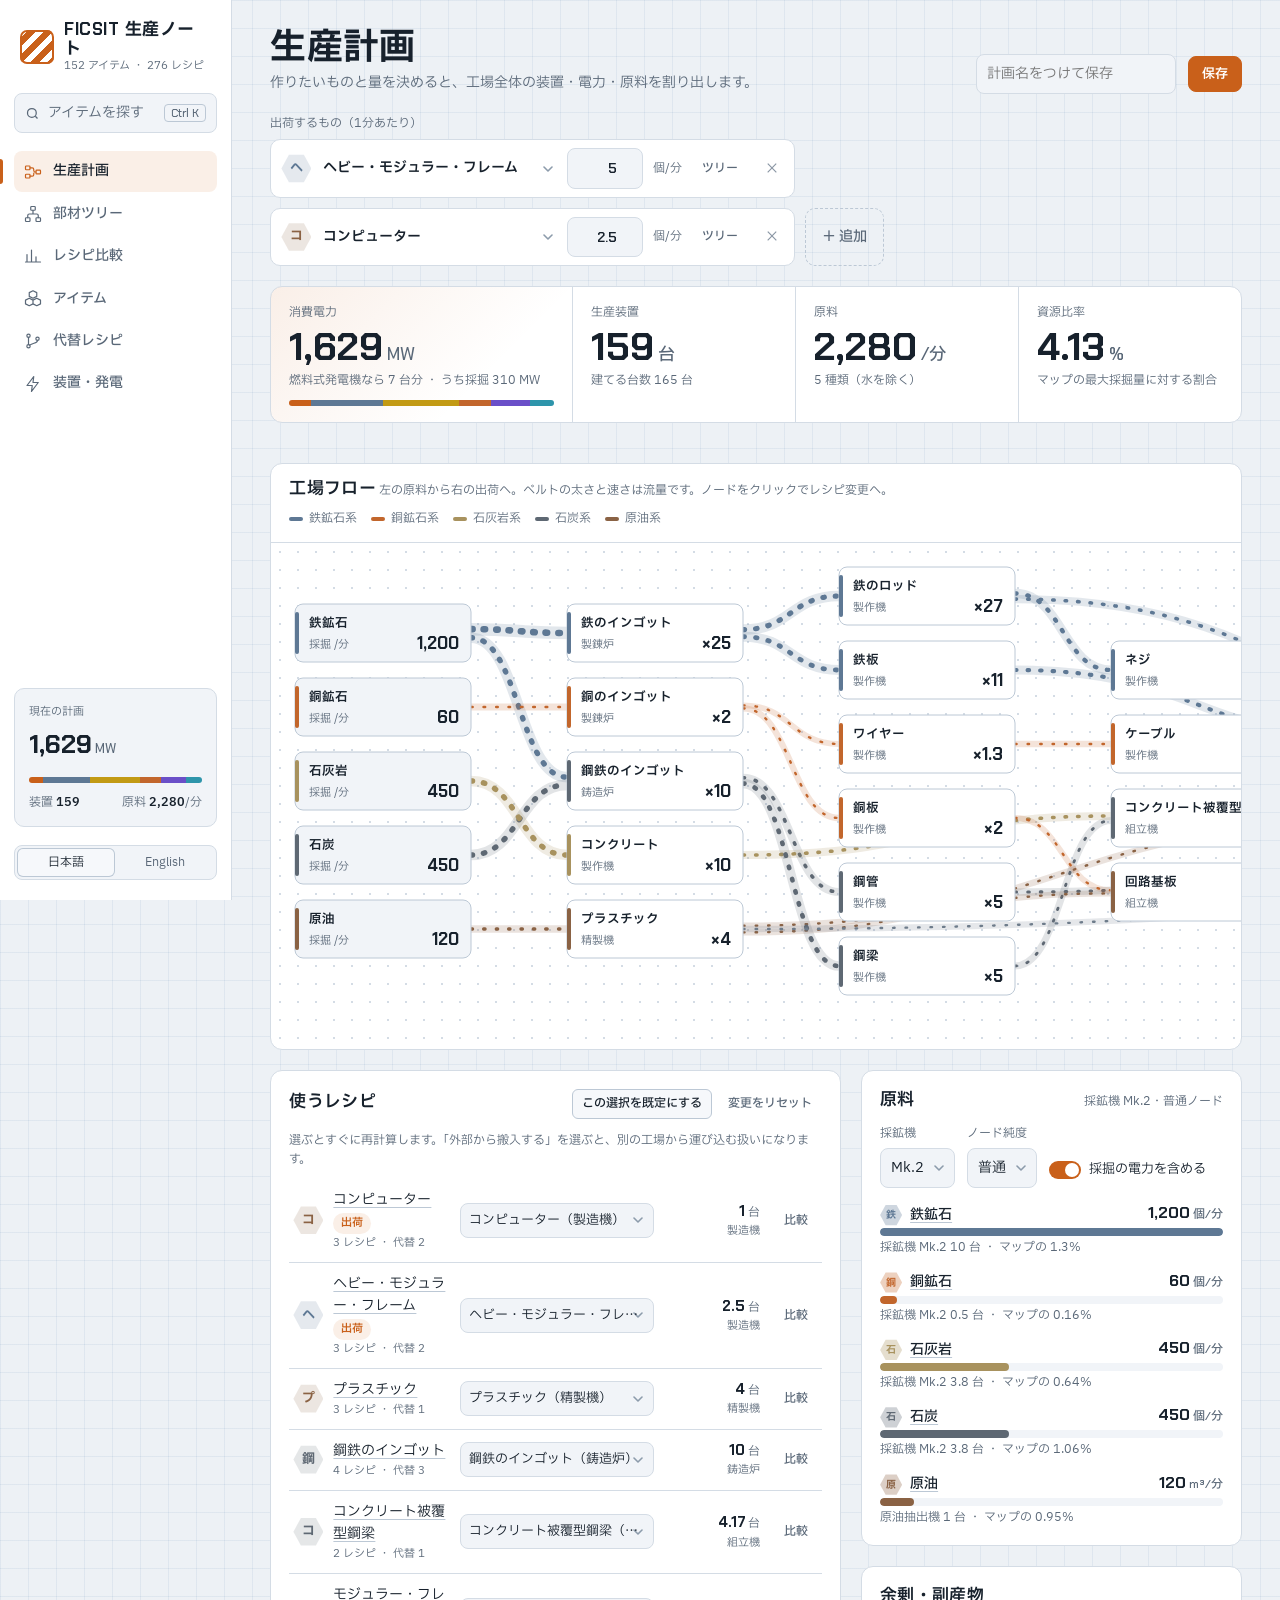
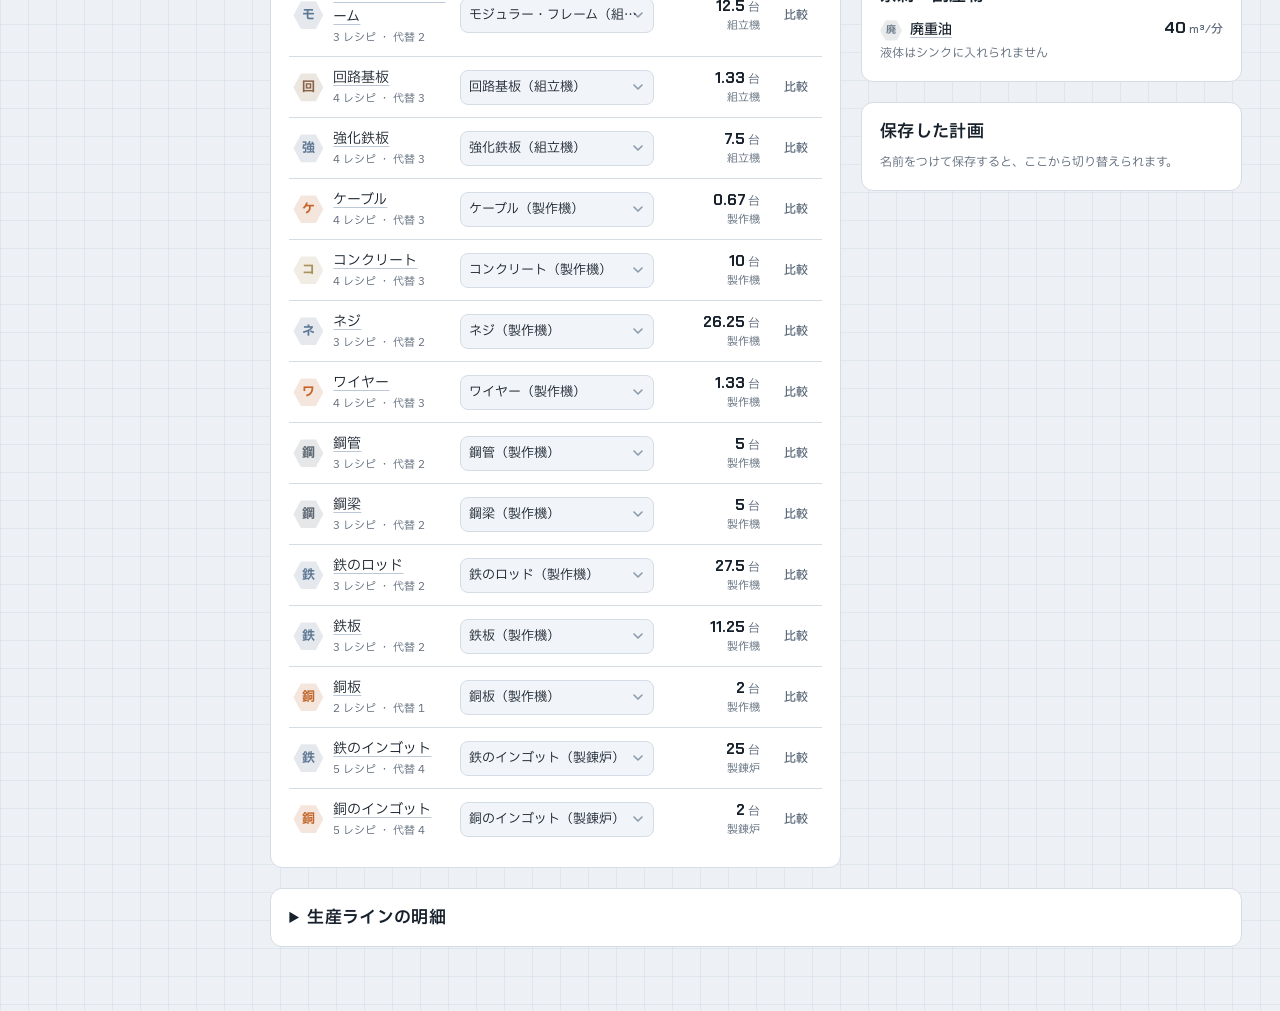
==== index.html @ e9738825 "Add FICSIT 生産ノート: Satisfactory production planner web app - Production planner with animated factory" ====
<!doctype html>
<html lang="ja">
<head>
<meta charset="utf-8">
<meta name="viewport" content="width=device-width,initial-scale=1,viewport-fit=cover">
<title>FICSIT 生産ノート</title>
<meta name="description" content="Satisfactory の全アイテム・レシピ・代替レシピを収録。工場フロー図つきの生産計画、部材ツリー、レシピの電力×資源比較ができる日本語の非公式ツール。">
<meta name="theme-color" content="#111821" media="(prefers-color-scheme: dark)">
<meta name="theme-color" content="#EDF1F5" media="(prefers-color-scheme: light)">
<meta name="apple-mobile-web-app-capable" content="yes">
<meta name="mobile-web-app-capable" content="yes">
<meta name="apple-mobile-web-app-status-bar-style" content="black-translucent">
<meta name="apple-mobile-web-app-title" content="生産ノート">
<meta property="og:title" content="FICSIT 生産ノート">
<meta property="og:description" content="Satisfactory の生産計画・部材ツリー・レシピ比較ツール（非公式）">
<meta property="og:type" content="website">
<link rel="manifest" href="manifest.webmanifest">
<link rel="icon" href="favicon.png" type="image/png">
<link rel="apple-touch-icon" href="apple-touch-icon.png">
<style>:root{padding-top:env(safe-area-inset-top,0px)}</style>
</head>
<body>

<link rel="preconnect" href="https://fonts.googleapis.com">
<link rel="preconnect" href="https://fonts.gstatic.com" crossorigin>
<link rel="stylesheet" href="https://fonts.googleapis.com/css2?family=Chakra+Petch:wght@500;600;700&family=IBM+Plex+Sans+JP:wght@400;500;600;700&display=swap">
<style>
/* Layout: a terminal-style left rail (nav + live plan meter) beside one working column laid on a blueprint grid.
   The one loud element is the factory flow graph in the planner: belts carry parts at speeds set by their throughput. */
:root{
  --bg:#111821; --grid:rgba(120,160,200,.06); --panel:#18222E; --panel-2:#1E2A38; --sunk:#141D27; --line:#2A3949; --line-2:#36485C;
  --fg:#E4EBF2; --muted:#8C9BAB; --faint:#5F6F80;
  --accent:#F79A46; --accent-2:#FFB877; --accent-ink:#1B1006; --accent-soft:rgba(247,154,70,.14);
  --alt:#B39BFF; --alt-soft:rgba(179,155,255,.14); --good:#62D394; --good-soft:rgba(98,211,148,.12); --bad:#FF8574; --bad-soft:rgba(255,133,116,.13);
  --shadow:0 12px 40px rgba(0,0,0,.45);
  /* resource node colours */
  --r-iron:#9DB3C9; --r-copper:#E08A52; --r-stone:#D4C29C; --r-coal:#8A949F; --r-gold:#EBC54E; --r-quartz:#EC96C6; --r-sulfur:#DCD85E;
  --r-bauxite:#D06B52; --r-uranium:#86D266; --r-sam:#B08AF0; --r-oil:#B48A6A; --r-nitro:#78D0E2; --r-water:#5A9CF0; --r-none:#8C9BAB;
  --f-display:"Chakra Petch","IBM Plex Sans JP",system-ui,sans-serif;
  --f-body:"IBM Plex Sans JP","Hiragino Sans","Noto Sans JP",system-ui,sans-serif;
  color-scheme:dark;
}
@media (prefers-color-scheme: light){:root:not([data-theme="dark"]){
  --bg:#EDF1F5; --grid:rgba(40,90,150,.07); --panel:#FFFFFF; --panel-2:#F6F8FB; --sunk:#F1F4F8; --line:#D4DCE5; --line-2:#BCC8D5;
  --fg:#17212C; --muted:#5A6878; --faint:#8995A3;
  --accent:#C9601A; --accent-2:#A94E12; --accent-ink:#FFFFFF; --accent-soft:rgba(201,96,26,.10);
  --alt:#6A4FC8; --alt-soft:rgba(106,79,200,.10); --good:#1E8A52; --good-soft:rgba(30,138,82,.10); --bad:#C2412F; --bad-soft:rgba(194,65,47,.10);
  --shadow:0 12px 40px rgba(30,50,80,.16);
  --r-iron:#5E7894; --r-copper:#C2662C; --r-stone:#A8925E; --r-coal:#5E6873; --r-gold:#C29A14; --r-quartz:#C9579A; --r-sulfur:#A7A31C;
  --r-bauxite:#B24C33; --r-uranium:#4C9A2E; --r-sam:#7E55CC; --r-oil:#8A6244; --r-nitro:#2E95AB; --r-water:#2F72CF; --r-none:#6E7C8B;
  color-scheme:light}}
:root[data-theme="light"]{
  --bg:#EDF1F5; --grid:rgba(40,90,150,.07); --panel:#FFFFFF; --panel-2:#F6F8FB; --sunk:#F1F4F8; --line:#D4DCE5; --line-2:#BCC8D5;
  --fg:#17212C; --muted:#5A6878; --faint:#8995A3;
  --accent:#C9601A; --accent-2:#A94E12; --accent-ink:#FFFFFF; --accent-soft:rgba(201,96,26,.10);
  --alt:#6A4FC8; --alt-soft:rgba(106,79,200,.10); --good:#1E8A52; --good-soft:rgba(30,138,82,.10); --bad:#C2412F; --bad-soft:rgba(194,65,47,.10);
  --shadow:0 12px 40px rgba(30,50,80,.16);
  --r-iron:#5E7894; --r-copper:#C2662C; --r-stone:#A8925E; --r-coal:#5E6873; --r-gold:#C29A14; --r-quartz:#C9579A; --r-sulfur:#A7A31C;
  --r-bauxite:#B24C33; --r-uranium:#4C9A2E; --r-sam:#7E55CC; --r-oil:#8A6244; --r-nitro:#2E95AB; --r-water:#2F72CF; --r-none:#6E7C8B;
  color-scheme:light}
:root[data-theme="dark"]{color-scheme:dark}

*{box-sizing:border-box}
[hidden]{display:none!important}
html,body{height:100%}
body{margin:0;background-color:var(--bg);background-image:linear-gradient(var(--grid) 1px,transparent 1px),linear-gradient(90deg,var(--grid) 1px,transparent 1px);background-size:28px 28px;color:var(--fg);font:14px/1.6 var(--f-body);font-variant-numeric:tabular-nums}
button{font:inherit;color:inherit}
:focus-visible{outline:2px solid var(--accent);outline-offset:2px}

/* ---------- shell ---------- */
.app{display:grid;grid-template-columns:232px minmax(0,1fr);min-height:100%}
.rail{position:sticky;top:0;height:100vh;display:flex;flex-direction:column;gap:18px;padding:20px 14px;background:var(--panel);border-right:1px solid var(--line)}
.brand{display:flex;gap:10px;align-items:center;padding:0 6px}
.mark{width:34px;height:34px;flex:none;border-radius:7px;background:repeating-linear-gradient(-45deg,var(--accent) 0 6px,var(--panel) 6px 12px);box-shadow:inset 0 0 0 2px var(--accent)}
.brand b{display:block;font:700 17px/1.1 var(--f-display);letter-spacing:.03em}
.brand span{display:block;font-size:11px;color:var(--muted)}
.qs{display:flex;align-items:center;gap:8px;width:100%;padding:8px 10px;border:1px solid var(--line);background:var(--sunk);border-radius:8px;color:var(--muted);cursor:pointer;text-align:left}
.qs:hover{border-color:var(--line-2);color:var(--fg)}
.qs kbd{margin-left:auto;font:500 11px var(--f-display);padding:1px 6px;border:1px solid var(--line-2);border-radius:4px}
.nav{display:grid;gap:2px}
.nav button{display:flex;align-items:center;gap:11px;padding:9px 10px;border:0;background:transparent;border-radius:8px;color:var(--muted);cursor:pointer;text-align:left;font-weight:500;position:relative}
.nav button svg{width:18px;height:18px;flex:none;stroke:currentColor;fill:none;stroke-width:1.6;stroke-linecap:round;stroke-linejoin:round}
.nav button:hover{color:var(--fg);background:var(--sunk)}
.nav button[aria-current="page"]{color:var(--fg);background:var(--accent-soft)}
.nav button[aria-current="page"]::before{content:"";position:absolute;left:-14px;top:8px;bottom:8px;width:3px;border-radius:0 3px 3px 0;background:var(--accent)}
.nav button[aria-current="page"] svg{stroke:var(--accent)}
.meter{margin-top:auto;padding:14px;border:1px solid var(--line);border-radius:10px;background:var(--sunk);display:grid;gap:10px;cursor:pointer;text-align:left;width:100%}
.meter:hover{border-color:var(--line-2)}
.meter .t{font-size:11px;color:var(--muted)}
.meter .v{font:700 26px/1 var(--f-display)}
.meter .v small{font-size:13px;color:var(--muted);font-weight:500;margin-left:3px}
.meter .row2{display:flex;justify-content:space-between;font-size:12px;color:var(--muted)}
.meter .row2 b{color:var(--fg);font-weight:600}
.lang{display:flex;gap:4px;padding:3px;border:1px solid var(--line);border-radius:8px;background:var(--sunk)}
.lang button{flex:1;border:0;background:transparent;border-radius:5px;padding:4px 0;font-size:12px;color:var(--muted);cursor:pointer}
.lang button[aria-pressed="true"]{background:var(--panel-2);color:var(--fg);box-shadow:0 0 0 1px var(--line-2)}

.main{min-width:0;padding:28px clamp(16px,3vw,40px) 64px}
.view{display:grid;grid-template-columns:minmax(0,1fr);gap:20px;max-width:1240px;margin:0 auto}
.view>*{min-width:0}
.view.enter{animation:enter .28s ease-out}
@keyframes enter{from{opacity:0;transform:translateY(6px)}to{opacity:1;transform:none}}
.vhead{display:flex;flex-wrap:wrap;gap:12px 24px;align-items:flex-end;justify-content:space-between}
.vhead h1{font:700 clamp(26px,3.2vw,36px)/1.05 var(--f-display);letter-spacing:.01em;margin:0;text-wrap:balance}
.vhead p{margin:6px 0 0;color:var(--muted);max-width:62ch}

/* ---------- primitives ---------- */
.card{background:var(--panel);border:1px solid var(--line);border-radius:12px;padding:18px;min-width:0}
.card>h2,.sec-t{font:600 17px/1.2 var(--f-display);letter-spacing:.02em;margin:0}
.sec{display:flex;flex-wrap:wrap;gap:8px 16px;align-items:baseline;justify-content:space-between;margin-bottom:12px}
.sec small{color:var(--muted);font-size:12px}
.row{display:flex;flex-wrap:wrap;gap:10px 12px;align-items:center}
.field{display:grid;gap:5px;min-width:0}
.field>label,.lbl{font-size:12px;color:var(--muted)}
select,input[type=number],input[type=text],input[type=search],textarea{font:inherit;color:var(--fg);background:var(--sunk);border:1px solid var(--line);border-radius:8px;padding:8px 10px;min-width:0;max-width:100%}
select{appearance:none;-webkit-appearance:none;-moz-appearance:none;background-color:var(--sunk);background-image:url("data:image/svg+xml,%3Csvg xmlns='http://www.w3.org/2000/svg' viewBox='0 0 10 6'%3E%3Cpath d='M1 1l4 4 4-4' fill='none' stroke='%238C9BAB' stroke-width='1.6' stroke-linecap='round' stroke-linejoin='round'/%3E%3C/svg%3E");background-repeat:no-repeat;background-position:right 10px center;background-size:10px 6px;padding-right:30px;cursor:pointer;text-overflow:ellipsis}
select::-ms-expand{display:none}
option,optgroup{background-color:var(--panel);color:var(--fg)}
select:hover,input:hover{border-color:var(--line-2)}
textarea{width:100%;font-size:12px}
input[type=number]{width:100px}
.btn{display:inline-flex;align-items:center;gap:6px;border:1px solid var(--line-2);background:var(--panel-2);color:var(--fg);border-radius:8px;padding:7px 13px;cursor:pointer;white-space:nowrap;font-weight:500;font-size:13px}
.btn:hover{border-color:var(--muted)}
.btn.pri{background:var(--accent);border-color:var(--accent);color:var(--accent-ink);font-weight:600}
.btn.pri:hover{background:var(--accent-2);border-color:var(--accent-2)}
.btn.sm{padding:4px 9px;font-size:12px;border-radius:6px}
.btn.ghost{border-color:transparent;background:transparent;color:var(--muted)}
.btn.ghost:hover{color:var(--fg);background:var(--sunk)}
.sw{display:inline-flex;align-items:center;gap:8px;cursor:pointer;font-size:13px;user-select:none}
.sw input{appearance:none;width:32px;height:18px;border-radius:9px;background:var(--line-2);position:relative;cursor:pointer;margin:0;transition:background .15s}
.sw input::after{content:"";position:absolute;top:2px;left:2px;width:14px;height:14px;border-radius:50%;background:var(--fg);transition:transform .15s}
.sw input:checked{background:var(--accent)}
.sw input:checked::after{transform:translateX(14px);background:var(--accent-ink)}
.pill{display:inline-flex;align-items:center;gap:4px;font-size:11px;font-weight:600;padding:1px 8px;border-radius:999px;white-space:nowrap;line-height:1.7}
.p-alt{background:var(--alt-soft);color:var(--alt)}
.p-std{background:var(--sunk);color:var(--muted);box-shadow:inset 0 0 0 1px var(--line)}
.p-good{background:var(--good-soft);color:var(--good)}
.p-bad{background:var(--bad-soft);color:var(--bad)}
.p-acc{background:var(--accent-soft);color:var(--accent)}
.muted{color:var(--muted)} .small{font-size:12px} .nw{white-space:nowrap}
.num{font-family:var(--f-display);font-weight:600;letter-spacing:.01em}
.chips{display:flex;flex-wrap:wrap;gap:6px}
.chip{display:inline-flex;align-items:center;gap:7px;border:1px solid var(--line);background:var(--sunk);border-radius:999px;padding:4px 12px 4px 5px;cursor:pointer;font-size:12px;font-weight:500}
.chip.plain{padding:4px 12px}
.chip:hover{border-color:var(--line-2)}
.chip[aria-pressed="true"]{border-color:var(--accent);background:var(--accent-soft);color:var(--fg)}

/* item glyph: a hex badge tinted by the ore that dominates its chain */
.gl{--c:var(--r-none);display:inline-grid;place-items:center;flex:none;width:30px;height:30px;font:700 13px/1 var(--f-body);color:var(--c);background:color-mix(in srgb,var(--c) 16%,transparent);clip-path:polygon(25% 4%,75% 4%,100% 50%,75% 96%,25% 96%,0 50%);position:relative}
.gl.s{width:22px;height:22px;font-size:10px}
.gl.l{width:52px;height:52px;font-size:22px}
.gl.raw{background:color-mix(in srgb,var(--c) 30%,transparent)}
.ilink{display:inline;border:0;background:none;padding:0;text-align:left;cursor:pointer;color:inherit;text-decoration:underline;text-decoration-color:var(--line-2);text-underline-offset:3px}
.ilink:hover{color:var(--accent);text-decoration-color:var(--accent)}

/* tables */
.tbl{overflow-x:auto;border:1px solid var(--line);border-radius:10px;background:var(--panel)}
table{border-collapse:collapse;width:100%;font-size:13px}
th,td{padding:10px 12px;text-align:left;border-bottom:1px solid var(--line);vertical-align:top}
th{font-size:12px;font-weight:500;color:var(--muted);background:var(--panel-2);white-space:nowrap}
th.sort{cursor:pointer;user-select:none} th.sort:hover{color:var(--fg)}
tr:last-child td{border-bottom:0}
td.n,th.n{text-align:right;white-space:nowrap}
td:first-child{min-width:150px}
tr.grp td{background:var(--sunk);font:600 13px var(--f-display);letter-spacing:.03em;padding:7px 12px;color:var(--muted)}
tr.grp td b{color:var(--fg)}
tr.inplan td{background:var(--good-soft)}
tr.inplan td:first-child{box-shadow:inset 3px 0 0 var(--good)}
tr.hot td{background:var(--accent-soft)}
.flow{display:flex;flex-wrap:wrap;gap:3px 12px}
.flow span{white-space:nowrap}
.sub{display:block;font-size:11px;color:var(--muted)}
.ibar{display:block;height:4px;border-radius:2px;background:var(--line);margin-top:5px;overflow:hidden;min-width:70px}
.ibar i{display:block;height:100%;border-radius:2px;background:var(--muted);transform-origin:left;animation:grow .5s ease-out}
.ibar.best i{background:var(--good)}
@keyframes grow{from{transform:scaleX(0)}}
.best{color:var(--good)}
.empty{padding:28px;text-align:center;color:var(--muted)}
.note{font-size:12px;color:var(--muted);max-width:86ch;margin:0}

/* ---------- planner ---------- */
.orders{display:flex;flex-wrap:wrap;gap:10px;align-items:stretch}
.order{display:flex;align-items:center;gap:10px;padding:8px 8px 8px 10px;border:1px solid var(--line);background:var(--panel);border-radius:10px;min-width:0;flex:0 1 auto}
.order select{border:0;background-color:transparent;padding:4px 26px 4px 2px;background-position:right 4px center;font-weight:600;max-width:260px}
.order .u{white-space:nowrap}
.order input{width:76px;text-align:right;font-family:var(--f-display);font-weight:600}
.order .u{font-size:12px;color:var(--muted)}
.order .x{border:0;background:transparent;color:var(--faint);cursor:pointer;padding:4px 6px;border-radius:6px;font-size:16px;line-height:1}
.order .x:hover{color:var(--bad);background:var(--bad-soft)}
.add{border:1px dashed var(--line-2);background:transparent;border-radius:10px;padding:8px 16px;color:var(--muted);cursor:pointer;font-weight:500}
.add:hover{color:var(--accent);border-color:var(--accent)}
.readout{display:grid;grid-template-columns:1.35fr repeat(3,1fr);border:1px solid var(--line);border-radius:12px;background:var(--panel);overflow:hidden}
.readout>div{padding:16px 18px;border-left:1px solid var(--line);min-width:0}
.readout>div:first-child{border-left:0;background:linear-gradient(135deg,var(--accent-soft),transparent 70%)}
.readout .k{font-size:12px;color:var(--muted)}
.readout .v{font:700 clamp(26px,3vw,40px)/1.1 var(--f-display);margin:4px 0 2px;white-space:nowrap}
.readout .v small{font-size:.45em;color:var(--muted);font-weight:500;margin-left:4px}
.readout .s{font-size:12px;color:var(--muted)}
.gauge{height:6px;border-radius:3px;background:var(--sunk);margin-top:10px;overflow:hidden;display:flex}
.gauge i{display:block;height:100%;transition:width .5s ease}
@media (max-width:900px){.readout{grid-template-columns:1fr 1fr}.readout>div:nth-child(3){border-left:0}.readout>div:nth-child(n+3){border-top:1px solid var(--line)}}

.graphcard{padding:0;overflow:hidden}
.graphbar{display:flex;flex-wrap:wrap;gap:8px 16px;align-items:center;justify-content:space-between;padding:14px 18px;border-bottom:1px solid var(--line)}
.legend{display:flex;flex-wrap:wrap;gap:4px 14px;font-size:12px;color:var(--muted)}
.legend span{display:inline-flex;align-items:center;gap:6px}
.legend i{width:14px;height:4px;border-radius:2px;background:var(--c)}
.gwrap{overflow:auto;max-height:640px;position:relative;background-image:radial-gradient(var(--line) 1px,transparent 1px);background-size:18px 18px}
.gwrap svg{display:block}
.gnode rect.b{fill:var(--panel);stroke:var(--line-2);stroke-width:1}
.gnode.tgt rect.b{stroke:var(--accent);stroke-width:2}
.gnode.raw rect.b{fill:var(--sunk)}
.gnode text{fill:var(--fg);font-family:var(--f-body)}
.gnode text.s{fill:var(--muted)}
.gnode text.n{font-family:var(--f-display);font-weight:700}
.gnode{cursor:pointer}
.gnode:hover rect.b{stroke:var(--accent)}
.edge .trk{fill:none;stroke-opacity:.18}
.edge .itm{fill:none;stroke-linecap:round;stroke-dasharray:1.5 11;animation:belt var(--d) linear infinite}
@keyframes belt{to{stroke-dashoffset:-25}}
svg.focus .edge,svg.focus .gnode{opacity:.16;transition:opacity .15s}
svg.focus .edge.on,svg.focus .gnode.on{opacity:1}
.tip{position:absolute;pointer-events:none;background:var(--panel-2);border:1px solid var(--line-2);border-radius:8px;padding:6px 10px;font-size:12px;box-shadow:var(--shadow);white-space:nowrap;z-index:5}
.tip b{font-family:var(--f-display)}

.split{display:grid;grid-template-columns:minmax(0,1.5fr) minmax(0,1fr);gap:20px;align-items:start}
@media (max-width:1100px){.split{grid-template-columns:minmax(0,1fr)}}
.rsel{font-size:13px;padding:6px 8px;width:100%;max-width:360px}
.reclist{display:grid}
.recrow{display:grid;grid-template-columns:minmax(0,1.1fr) minmax(0,1.4fr) 92px auto;gap:8px 14px;align-items:center;padding:10px 4px;border-top:1px solid var(--line)}
.recrow:first-child{border-top:0}
.recrow.ch{background:linear-gradient(90deg,var(--good-soft),transparent 60%);border-radius:8px}
.recrow .nm{display:flex;gap:10px;align-items:center;min-width:0}
.recrow .nm div{min-width:0}
.recrow .st{font-size:12px;color:var(--muted);text-align:right;white-space:nowrap}
.recrow .st b{font:700 15px var(--f-display);color:var(--fg)}
.recrow.flash{animation:flash 1.2s ease-out}
@keyframes flash{0%{box-shadow:0 0 0 2px var(--accent)}100%{box-shadow:0 0 0 2px transparent}}
@media (max-width:640px){.recrow{grid-template-columns:minmax(0,1fr) auto auto}.recrow .pick{grid-column:1/-1;order:3}}
.res{display:grid;gap:12px}
.resrow{display:grid;grid-template-columns:minmax(0,1fr) auto;gap:2px 12px;align-items:baseline}
.resrow .nm{display:flex;align-items:center;gap:8px;font-weight:500}
.resrow .amt{font:700 16px var(--f-display)}
.resrow .bar{grid-column:1/-1;height:8px;border-radius:4px;background:var(--sunk);overflow:hidden}
.resrow .bar i{display:block;height:100%;border-radius:4px;background:var(--c);transition:width .5s ease}
.resrow .meta{grid-column:1/-1;font-size:12px;color:var(--muted)}
.saved{display:grid;gap:6px;margin-top:10px}
.saved div{display:flex;gap:8px;align-items:center;padding:6px 8px;border-radius:8px;background:var(--sunk)}
.saved span{flex:1;min-width:0;overflow:hidden;text-overflow:ellipsis;white-space:nowrap}

/* ---------- tree ---------- */
.tctl{display:flex;flex-wrap:wrap;gap:14px 24px;align-items:center;justify-content:space-between}
.order.big{border-color:var(--line-2);background:var(--sunk);padding:10px 12px}
.order.big select{font:700 18px var(--f-display);max-width:340px}
.order.big input{width:110px;font-size:18px}
.tsplit{grid-template-columns:minmax(0,1.7fr) minmax(0,1fr)}
@media (max-width:1100px){.tsplit{grid-template-columns:minmax(0,1fr)}}
.tree{overflow-x:auto;padding-bottom:4px}
.tn{position:relative}
.trow{position:relative;display:grid;grid-template-columns:22px auto minmax(0,1fr) 230px 92px;gap:4px 10px;align-items:center;padding:7px 10px 7px 4px;border-radius:9px;margin:2px 0;min-width:520px;transition:background .12s}
.trow:hover{background:var(--panel-2)}
.trow.hl{background:var(--accent-soft);box-shadow:inset 0 0 0 1px color-mix(in srgb,var(--accent) 40%,transparent)}
.trow.root{background:linear-gradient(90deg,var(--accent-soft),transparent 75%);padding-block:12px}
.trow.root .tq b{font-size:24px}
.trow.flash{animation:flash 1.2s ease-out}
.tg{width:22px;height:22px;border:0;border-radius:6px;background:transparent;color:var(--muted);cursor:pointer;display:grid;place-items:center;padding:0}
.tg:hover{background:var(--sunk);color:var(--fg)}
.tg svg{width:12px;height:12px;transition:transform .18s}
.tg[aria-expanded="true"] svg{transform:rotate(90deg)}
.tmain{min-width:0}
.tmain .nmx{display:flex;align-items:baseline;gap:8px;flex-wrap:wrap}
.tmain .nmx b{font-weight:600}
.tmain .sub{white-space:nowrap;overflow:hidden;text-overflow:ellipsis}
.tsel{font-size:12px;padding:5px 28px 5px 9px;width:100%;border-radius:7px}
.tq{text-align:right;white-space:nowrap;min-width:84px}
.tq b{font:700 17px var(--f-display)}
.tq span{font-size:11px;color:var(--muted);margin-left:2px}
.tkids{margin-left:14px;padding-left:16px;border-left:2px solid color-mix(in srgb,var(--pc) 45%,var(--line))}
.tkids>.tn>.trow::before{content:"";position:absolute;left:-16px;top:50%;width:14px;height:2px;background:color-mix(in srgb,var(--pc) 45%,var(--line))}
.tkids>.tn:last-child::after{content:"";position:absolute;left:-18px;top:calc(50% + 1px);bottom:0;width:4px;background:var(--panel)}
.trow.leaf .tmain b{font-weight:500}
.tleaf-ext{color:var(--accent)}
.midrow{display:grid;grid-template-columns:minmax(0,1fr) auto 88px;gap:4px 10px;align-items:center;padding:8px 2px;border-top:1px solid var(--line)}
.midrow:first-child{border-top:0}
.midrow .nm{display:flex;gap:8px;align-items:center;min-width:0}
.midrow .nm>div{min-width:0}
.midrow .q{text-align:right;white-space:nowrap}
.midrow .q b{font:700 15px var(--f-display)}
.midrow input{width:88px;padding:5px 8px;font-size:12px;text-align:right}
.midrow.hl{background:var(--accent-soft);border-radius:8px}
.midrow.done .q b{color:var(--good)}
@media (max-width:640px){.trow{grid-template-columns:22px auto minmax(0,1fr) 84px;min-width:0}.trow .tsel{grid-column:3/-1;grid-row:2;max-width:none}}

/* ---------- compare ---------- */
.msum{display:grid;grid-template-columns:repeat(auto-fit,minmax(230px,1fr));gap:12px}
.mcard{background:var(--panel);border:1px solid var(--line);border-radius:12px;padding:14px 16px;display:grid;gap:6px}
.mcard h3{margin:0;font:600 15px var(--f-display);display:flex;justify-content:space-between;align-items:baseline}
.mcard h3 small{font:500 12px var(--f-body);color:var(--muted)}
.mcard .w{display:grid;grid-template-columns:auto 1fr auto;gap:8px;align-items:baseline;font-size:12px}
.mcard .w span:first-child{color:var(--muted)}
.mcard .w b{font-weight:600;overflow:hidden;text-overflow:ellipsis;white-space:nowrap}
.mcard .w .num{font-size:13px}
.scatter text{fill:var(--muted);font-size:11px;font-family:var(--f-body)}
.scatter .ax{stroke:var(--line-2)}
.scatter .gd{stroke:var(--line);stroke-dasharray:2 4}
.scatter .zone{fill:var(--good-soft)}
.scatter .pt{cursor:pointer}
.scatter .pt circle{stroke:var(--panel);stroke-width:2;transition:r .15s}
.scatter .pt:hover circle,.scatter .pt.hot circle{r:10}
.scatter .pt text.lb{fill:var(--fg);font-size:11.5px;font-weight:500}

/* ---------- items ---------- */
.igrid{display:grid;grid-template-columns:repeat(auto-fill,minmax(200px,1fr));gap:8px}
.itile{display:flex;gap:11px;align-items:center;text-align:left;background:var(--panel);border:1px solid var(--line);border-radius:10px;padding:10px 12px;cursor:pointer;min-width:0}
.itile:hover{border-color:var(--c,var(--line-2))}
.itile>div{min-width:0}
.itile b{display:block;font-weight:600;font-size:13.5px;line-height:1.35}
.itile>div>span{display:block;font-size:11px;color:var(--muted);overflow:hidden;text-overflow:ellipsis;white-space:nowrap}
.cat{font:600 14px var(--f-display);letter-spacing:.03em;color:var(--muted);margin:10px 0 0;display:flex;gap:8px;align-items:baseline}
.cat small{font:500 12px var(--f-body);color:var(--faint)}

/* drawer */
.scrim{position:fixed;inset:0;background:rgba(5,10,16,.5);z-index:30;animation:fade .2s}
@keyframes fade{from{opacity:0}}
.drawer{position:fixed;top:0;right:0;bottom:0;width:min(600px,100vw);background:var(--panel);border-left:1px solid var(--line);z-index:31;overflow-y:auto;box-shadow:var(--shadow);animation:slide .26s cubic-bezier(.2,.8,.2,1);padding:calc(22px + env(safe-area-inset-top,0px)) 22px calc(40px + env(safe-area-inset-bottom,0px))}
@keyframes slide{from{transform:translateX(40px);opacity:0}}
@media (max-width:700px){.drawer{top:auto;left:0;width:100%;max-height:88vh;border-left:0;border-top:1px solid var(--line);border-radius:16px 16px 0 0;animation-name:rise}}
@keyframes rise{from{transform:translateY(40px);opacity:0}}
.dhead{display:flex;gap:14px;align-items:center}
.dhead h2{margin:0;font:700 24px/1.15 var(--f-display)}
.dhead .x{margin-left:auto;align-self:flex-start}
.facts{display:flex;flex-wrap:wrap;gap:8px;margin:14px 0}
.facts span{padding:5px 10px;border-radius:8px;background:var(--sunk);font-size:12px;color:var(--muted)}
.facts b{color:var(--fg);font-family:var(--f-display);margin-left:4px}
.rcard{border:1px solid var(--line);border-radius:10px;padding:12px 14px;display:grid;gap:8px;background:var(--panel-2)}
.rcard .top{display:flex;flex-wrap:wrap;gap:6px 10px;align-items:center;justify-content:space-between}
.rcard .top b{font-weight:600}
.rcard .io{display:grid;grid-template-columns:minmax(0,1fr) auto minmax(0,1fr);gap:10px;align-items:center;font-size:12.5px}
.rcard .io .ar{color:var(--faint)}
.dlist{display:grid;gap:8px;margin-top:10px}

/* palette */
.pal{position:fixed;left:50%;top:12vh;transform:translateX(-50%);width:min(620px,calc(100vw - 32px));background:var(--panel);border:1px solid var(--line-2);border-radius:14px;box-shadow:var(--shadow);z-index:41;overflow:hidden;animation:pop .18s ease-out}
@keyframes pop{from{opacity:0;transform:translate(-50%,-6px)}}
.pal input{width:100%;border:0;border-bottom:1px solid var(--line);border-radius:0;background:transparent;padding:16px 18px;font-size:16px}
.pal input:focus{outline:none}
.pal ul{list-style:none;margin:0;padding:6px;max-height:52vh;overflow-y:auto}
.pal li{display:flex;gap:10px;align-items:center;padding:8px 10px;border-radius:8px;cursor:pointer}
.pal li[aria-selected="true"]{background:var(--accent-soft)}
.pal li .t{flex:1;min-width:0}
.pal li .t span{display:block;font-size:11px;color:var(--muted)}
.pal li .acts{display:flex;gap:4px}
.pal .hint{padding:8px 16px;border-top:1px solid var(--line);font-size:11px;color:var(--muted);display:flex;gap:14px;flex-wrap:wrap}

/* alts */
.prog{display:flex;gap:2px;height:10px;margin-top:10px}
.prog i{flex:1;border-radius:2px;background:var(--line)}
.prog i.on{background:var(--alt)}
.altrow{display:grid;grid-template-columns:minmax(0,1fr) minmax(0,1.6fr);gap:10px 18px;padding:14px 4px;border-top:1px solid var(--line)}
.altrow:first-child{border-top:0}
.altrow .nm{display:flex;gap:10px;align-items:flex-start}
.altrow .alts{display:grid;gap:6px}
.altitem{display:grid;grid-template-columns:auto minmax(0,1fr);gap:10px;align-items:start;padding:8px 10px;border-radius:8px;background:var(--sunk);cursor:pointer}
.altitem.on{background:var(--alt-soft)}
.altitem b{font-weight:600;font-size:13px}
.altitem span{display:block;font-size:12px;color:var(--muted)}
@media (max-width:760px){.altrow{grid-template-columns:minmax(0,1fr)}}

/* machines */
.mbar{display:grid;grid-template-columns:150px minmax(0,1fr) 90px;gap:12px;align-items:center;padding:8px 0;border-top:1px solid var(--line)}
.mbar:first-child{border-top:0}
.mbar .tr{height:14px;border-radius:3px;background:var(--sunk);overflow:hidden;position:relative}
.mbar .tr i{position:absolute;top:0;bottom:0;border-radius:3px;background:var(--accent)}
.mbar .tr i.var{background:repeating-linear-gradient(-45deg,var(--accent) 0 5px,var(--accent-soft) 5px 10px)}
.mbar .v{text-align:right;font:600 14px var(--f-display)}
@media (max-width:600px){.mbar{grid-template-columns:100px minmax(0,1fr) 70px}}

.toast{position:fixed;left:50%;bottom:calc(22px + env(safe-area-inset-bottom,0px));transform:translateX(-50%);background:var(--fg);color:var(--bg);padding:9px 16px;border-radius:9px;font-size:13px;font-weight:500;z-index:60;box-shadow:var(--shadow);animation:pop2 .2s ease-out;max-width:calc(100vw - 32px)}
@keyframes pop2{from{opacity:0;transform:translate(-50%,6px)}}

/* ---------- small screens: rail becomes a top bar ---------- */
@media (max-width:960px){
  .app{grid-template-columns:minmax(0,1fr)}
  .rail{position:sticky;top:env(safe-area-inset-top,0px);height:auto;z-index:20;flex-direction:row;flex-wrap:wrap;align-items:center;gap:10px;padding:10px 16px;border-right:0;border-bottom:1px solid var(--line)}
  .brand span,.meter{display:none}
  .brand{margin-right:auto}
  .qs{width:auto;flex:none;padding:8px 10px}
  .qs .qt,.qs kbd{display:none}
  .order{flex:1 1 100%}
  .order select{flex:1;max-width:none}
  .lang{order:2}
  .nav{order:3;width:100%;display:flex;overflow-x:auto;scrollbar-width:none;gap:4px}
  .nav button{flex:none;padding:7px 11px}
  .nav button[aria-current="page"]::before{left:8px;right:8px;top:auto;bottom:-1px;width:auto;height:3px;border-radius:3px 3px 0 0}
  .main{padding-top:20px}
}
.msort{display:none;align-items:center;margin-bottom:10px}
.nav button span{white-space:nowrap}
@media (max-width:760px){
  .nav{position:fixed;left:0;right:0;bottom:0;z-index:25;display:grid;grid-template-columns:repeat(6,minmax(0,1fr));gap:2px;width:auto;order:0;overflow:visible;background:color-mix(in srgb,var(--panel) 94%,transparent);backdrop-filter:blur(10px);-webkit-backdrop-filter:blur(10px);border-top:1px solid var(--line);padding:5px 4px calc(5px + env(safe-area-inset-bottom,0px))}
  .nav button{flex-direction:column;justify-content:center;gap:3px;padding:6px 0 4px;font-size:10px;font-weight:600;border-radius:8px;min-width:0}
  .nav button svg{width:21px;height:21px}
  .nav button span{max-width:100%;overflow:hidden;text-overflow:ellipsis}
  .nav button[aria-current="page"]{background:transparent;color:var(--accent)}
  .nav button[aria-current="page"]::before{left:32%;right:32%;top:-5px;bottom:auto;width:auto;height:3px;border-radius:0 0 3px 3px}
  .main{padding-bottom:calc(100px + env(safe-area-inset-bottom,0px))}
  .toast{bottom:calc(86px + env(safe-area-inset-bottom,0px))}
  select,input[type=number],input[type=text],input[type=search],textarea{font-size:16px}
  .tsel{font-size:15px}
  .order select{font-size:15px}
  .vhead h1{font-size:28px}
  .vhead>.row{width:100%}
  .vhead>.row input{flex:1}
  .card{padding:14px}
  .graphbar{padding:12px 14px}
  .tkids{margin-left:8px;padding-left:10px}
  .tkids>.tn>.trow::before{left:-10px;width:8px}
  .tkids>.tn:last-child::after{left:-12px}
  .trow{padding-right:4px}
  .msort{display:flex}
  #c-out .tbl{border:0;background:transparent}
  #c-out table,#c-out tbody,#c-out tr,#c-out td{display:block}
  #c-out thead{display:none}
  #c-out tr{background:var(--panel);border:1px solid var(--line);border-radius:12px;margin-bottom:10px;padding:6px 0}
  #c-out tr.grp{background:transparent;border:0;margin:14px 0 6px;padding:0}
  #c-out tr.grp td{background:transparent;padding:0 4px}
  #c-out tr.inplan{box-shadow:inset 3px 0 0 var(--good)}
  #c-out td{border:0;padding:6px 14px;min-width:0}
  #c-out td.n{display:grid;grid-template-columns:minmax(0,1fr) auto 80px;gap:10px;align-items:center;text-align:right}
  #c-out td.n .ibar{margin:0}
  #c-out td[data-l]::before{content:attr(data-l);font-size:12px;color:var(--muted);text-align:left}
  #c-out td.n:not(:has(.ibar))::after{content:""}
  #c-out td:not(.n)[data-l]::before{display:block;margin-bottom:4px}
  .order{flex-wrap:wrap;row-gap:6px}
  .order>.gl{order:0}.order>select{order:1;flex:1 1 60%}.order>.x{order:2}
  .order>input{order:3;margin-left:40px}.order>.u{order:4}.order>.btn{order:5;margin-left:auto}
  .order.big>select{flex:1 1 calc(100% - 60px)}
  .order.big>input{margin-left:40px;flex:1 1 0;min-width:0;width:auto}
}
@media (prefers-reduced-motion:reduce){*,*::before,*::after{animation:none!important;transition:none!important}}
</style>

<div class="app">
  <aside class="rail">
    <div class="brand"><div class="mark" aria-hidden="true"></div><div><b>FICSIT 生産ノート</b><span id="cnt"></span></div></div>
    <button class="qs" type="button" id="qs-open"><svg width="15" height="15" viewBox="0 0 24 24" fill="none" stroke="currentColor" stroke-width="2" aria-hidden="true"><circle cx="11" cy="11" r="7"/><path d="m20 20-3.5-3.5"/></svg><span class="qt">アイテムを探す</span><kbd>Ctrl K</kbd></button>
    <nav class="nav" id="nav" aria-label="画面">
      <button type="button" data-v="plan"><svg viewBox="0 0 24 24"><rect x="2" y="4" width="6" height="5" rx="1"/><rect x="2" y="15" width="6" height="5" rx="1"/><rect x="16" y="9.5" width="6" height="5" rx="1"/><path d="M8 6.5h3a2 2 0 0 1 2 2V10a2 2 0 0 0 2 2h1M8 17.5h3a2 2 0 0 0 2-2V14a2 2 0 0 1 2-2"/></svg><span>生産計画</span></button>
      <button type="button" data-v="tree"><svg viewBox="0 0 24 24"><rect x="9" y="2" width="6" height="5" rx="1"/><rect x="2" y="17" width="6" height="5" rx="1"/><rect x="16" y="17" width="6" height="5" rx="1"/><path d="M12 7v5M5 17v-3a2 2 0 0 1 2-2h10a2 2 0 0 1 2 2v3"/></svg><span>部材ツリー</span></button>
      <button type="button" data-v="compare"><svg viewBox="0 0 24 24"><path d="M4 20V10M10 20V4M16 20v-7M22 20H2"/></svg><span>レシピ比較</span></button>
      <button type="button" data-v="items"><svg viewBox="0 0 24 24"><path d="M7 3.5 12 1l5 2.5v5L12 11 7 8.5zM2 13.5 7 11l5 2.5v5L7 21l-5-2.5zM12 13.5l5-2.5 5 2.5v5L17 21l-5-2.5z"/></svg><span>アイテム</span></button>
      <button type="button" data-v="alts"><svg viewBox="0 0 24 24"><circle cx="6" cy="5" r="2.2"/><circle cx="6" cy="19" r="2.2"/><circle cx="18" cy="9" r="2.2"/><path d="M6 7.2v9.6M18 11.2c0 4-6 3-10.5 6.3"/></svg><span>代替レシピ</span></button>
      <button type="button" data-v="machines"><svg viewBox="0 0 24 24"><path d="M13 2 4 14h7l-1 8 9-12h-7z"/></svg><span>装置・発電</span></button>
    </nav>
    <button class="meter" type="button" id="meter" aria-label="現在の計画を開く">
      <span class="t" id="m-name">現在の計画</span>
      <span class="v" id="m-pow">0<small>MW</small></span>
      <span class="gauge" id="m-gauge" aria-hidden="true"></span>
      <span class="row2"><span>装置 <b id="m-mc">0</b></span><span>原料 <b id="m-raw">0</b>/分</span></span>
    </button>
    <div class="lang" role="group" aria-label="名前の言語"><button type="button" id="lang-ja">日本語</button><button type="button" id="lang-en">English</button></div>
  </aside>

  <main class="main">
    <!-- PLAN -->
    <section class="view" id="v-plan" hidden>
      <div class="vhead">
        <div><h1 id="p-title">生産計画</h1><p>作りたいものと量を決めると、工場全体の装置・電力・原料を割り出します。</p></div>
        <div class="row">
          <input type="text" id="p-name" placeholder="計画名をつけて保存" aria-label="計画名" style="width:200px">
          <button class="btn pri" id="p-save" type="button">保存</button>
        </div>
      </div>
      <div>
        <div class="lbl" style="margin-bottom:6px">出荷するもの（1分あたり）</div>
        <div class="orders" id="p-targets"></div>
      </div>
      <div class="readout" id="p-stats"></div>
      <div id="p-warn"></div>
      <div class="card graphcard">
        <div class="graphbar">
          <div><span class="sec-t">工場フロー</span> <span class="small muted">左の原料から右の出荷へ。ベルトの太さと速さは流量です。ノードをクリックでレシピ変更へ。</span></div>
          <div class="legend" id="p-legend"></div>
        </div>
        <div class="gwrap" id="p-graph"></div>
      </div>
      <div class="split">
        <div class="card">
          <div class="sec"><h2 class="sec-t">使うレシピ</h2><div class="row" style="gap:6px"><button class="btn sm" type="button" id="p-ovdef">この選択を既定にする</button><button class="btn sm ghost" type="button" id="p-ovreset">変更をリセット</button></div></div>
          <p class="note" style="margin-bottom:10px">選ぶとすぐに再計算します。「外部から搬入する」を選ぶと、別の工場から運び込む扱いになります。</p>
          <div class="reclist" id="p-recipes"></div>
        </div>
        <div style="display:grid;gap:20px">
          <div class="card">
            <div class="sec"><h2 class="sec-t">原料</h2><small id="p-rawnote"></small></div>
            <div class="row" style="margin-bottom:14px">
              <div class="field"><label for="p-miner">採鉱機</label><select id="p-miner"><option value="Desc_MinerMk1_C">Mk.1</option><option value="Desc_MinerMk2_C">Mk.2</option><option value="Desc_MinerMk3_C">Mk.3</option></select></div>
              <div class="field"><label for="p-purity">ノード純度</label><select id="p-purity"><option value="0.5">不純</option><option value="1">普通</option><option value="2">純粋</option></select></div>
              <label class="sw" style="align-self:end;padding-bottom:8px"><input type="checkbox" id="p-expow"> 採掘の電力を含める</label>
            </div>
            <div class="res" id="p-raw"></div>
          </div>
          <div class="card">
            <div class="sec"><h2 class="sec-t">余剰・副産物</h2></div>
            <div id="p-surplus"></div>
          </div>
          <div class="card">
            <div class="sec"><h2 class="sec-t">保存した計画</h2></div>
            <div class="saved" id="p-saved"></div>
          </div>
        </div>
      </div>
      <details class="card">
        <summary class="sec-t" style="cursor:pointer">生産ラインの明細</summary>
        <div class="tbl" style="margin-top:12px" id="p-lines"></div>
        <p class="note" style="margin-top:10px">台数は小数で表示しています（2.4台 = 2台を100%、1台を40%）。電力は台数に比例して計算しています。クロックを下げた装置は消費電力が1.32乗で下がるため、実際は表示よりやや少なくなります。</p>
      </details>
    </section>

    <!-- TREE -->
    <section class="view" id="v-tree" hidden>
      <div class="vhead">
        <div><h1>部材ツリー</h1><p>ひとつのものを決まった個数だけ作るとき、何がどれだけ要るかを原料まで分解します。各段のレシピはその場で切り替えられます。</p></div>
      </div>
      <div class="card tctl">
        <div class="order big"><span id="t-gl"></span><select id="t-item" aria-label="作るもの"></select><input type="number" id="t-qty" min="0" step="any" aria-label="個数"><span class="u" id="t-unit">個</span></div>
        <div class="row" style="gap:8px 16px">
          <label class="sw"><input type="checkbox" id="t-ceil"> 製作回数を切り上げる</label>
          <span class="row" style="gap:6px"><button class="btn sm" type="button" id="t-open">すべて開く</button><button class="btn sm ghost" type="button" id="t-close">原料だけたたむ</button><button class="btn sm ghost" type="button" id="t-copy">テキストでコピー</button></span>
        </div>
      </div>
      <div class="readout" id="t-stats"></div>
      <div class="split tsplit">
        <div class="card">
          <div class="sec"><h2 class="sec-t">分解ツリー</h2><div class="row" style="gap:6px"><button class="btn sm" type="button" id="t-ovdef">この選択を既定にする</button><button class="btn sm ghost" type="button" id="t-ovplan">計画にも反映</button><button class="btn sm ghost" type="button" id="t-ovreset">変更をリセット</button></div></div>
          <p class="note" style="margin-bottom:12px">数字は「その行のために必要な量」です。行にカーソルを乗せると、同じ素材が使われている箇所がすべて光ります。レシピの変更は、ツリー内の同じ素材すべてに反映されます。</p>
          <div class="tree" id="t-tree"></div>
        </div>
        <div style="display:grid;gap:20px">
          <div class="card"><div class="sec"><h2 class="sec-t">原料の合計</h2><small id="t-rawnote"></small></div><div class="res" id="t-raw"></div></div>
          <div class="card"><div class="sec"><h2 class="sec-t">作る中間素材</h2><small>手持ちを入れると不足分だけ計算</small></div><div id="t-mid"></div></div>
          <div class="card" id="t-bycard"><div class="sec"><h2 class="sec-t">副産物</h2></div><div id="t-by"></div></div>
        </div>
      </div>
    </section>

    <!-- COMPARE -->
    <section class="view" id="v-compare" hidden>
      <div class="vhead">
        <div><h1>レシピ比較</h1><p>同じ量を作るとき、どのレシピが電力と資源を節約できるか。中間素材は既定のレシピで原料までさかのぼって計算します。</p></div>
      </div>
      <div class="card" style="display:grid;gap:14px">
        <div class="row" style="align-items:end">
          <div class="field" style="flex:1 1 240px"><label for="c-item">アイテム</label><select id="c-item"></select></div>
          <div class="field"><label for="c-rate">生産量 /分</label><input type="number" id="c-rate" min="0.01" step="any"></div>
          <label class="sw" style="padding-bottom:8px"><input type="checkbox" id="c-group"> 装置ごとにまとめる</label>
          <label class="sw" style="padding-bottom:8px"><input type="checkbox" id="c-unl"> 解禁済みだけ</label>
          <label class="sw" style="padding-bottom:8px"><input type="checkbox" id="c-water"> 水を資源に含める</label>
        </div>
        <div class="chips" id="c-quick"></div>
      </div>
      <div class="msum" id="c-sum"></div>
      <div class="card" id="c-plotcard">
        <div class="sec"><h2 class="sec-t">電力 × 資源</h2><small>左下ほど省電力・省資源。点を押すと表の該当行へ。</small></div>
        <div id="c-plot"></div>
      </div>
      <div id="c-out"></div>
      <p class="note">資源比率は、必要な原料をマップ全体の最大採掘量（全ノードを採鉱機Mk.3・250%で掘った量）で割った合計です。「搬入品あり」は中間素材を外から持ち込む前提の値なので、最良の判定から外しています。粒子加速器・変換機・量子エンコーダーの電力は変動幅の平均です。</p>
    </section>

    <!-- ITEMS -->
    <section class="view" id="v-items" hidden>
      <div class="vhead">
        <div><h1>アイテム</h1><p>生産に関わる全アイテム。色は、そのアイテムを作るのに一番多く使う鉱石です。</p></div>
        <div class="field" style="flex:0 1 300px"><label for="isearch">絞り込み</label><input type="search" id="isearch" placeholder="鋼梁、rotor、燃料…"></div>
      </div>
      <div class="chips" id="icats"></div>
      <div id="igrid" style="display:grid;gap:10px"></div>
    </section>

    <!-- ALTS -->
    <section class="view" id="v-alts" hidden>
      <div class="vhead">
        <div><h1>代替レシピ</h1><p>ハードドライブで手に入れた代替レシピを記録し、アイテムごとに既定で使うレシピを決めます。設定はこのブラウザに保存されます。</p></div>
      </div>
      <div class="card">
        <div class="sec"><h2 class="sec-t" id="a-count"></h2><div class="row" style="gap:6px"><button class="btn sm" id="a-allon" type="button">すべて解禁</button><button class="btn sm ghost" id="a-alloff" type="button">すべて未解禁</button><button class="btn sm ghost" id="a-reset" type="button">既定レシピを初期化</button></div></div>
        <div class="prog" id="a-prog" aria-hidden="true"></div>
      </div>
      <div class="row">
        <input type="search" id="a-search" placeholder="アイテム名・レシピ名で絞り込み" aria-label="絞り込み" style="flex:1 1 240px">
        <div class="chips" id="a-filter"></div>
      </div>
      <div class="card" id="a-list"></div>
      <div class="card">
        <div class="sec"><h2 class="sec-t">設定のバックアップ</h2></div>
        <p class="note">解禁状況・既定レシピ・保存した計画をまとめた文字列です。別の端末で「読み込む」に貼り付けると復元できます。</p>
        <div class="row" style="margin:10px 0"><button class="btn" id="x-export" type="button">書き出してコピー</button><button class="btn" id="x-import" type="button">貼り付けた内容を読み込む</button></div>
        <textarea id="x-text" rows="3" aria-label="設定データ"></textarea>
      </div>
    </section>

    <!-- MACHINES -->
    <section class="view" id="v-machines" hidden>
      <div class="vhead"><div><h1>装置・発電</h1><p>生産装置の消費電力、採掘速度、発電機ごとの燃料消費量。</p></div></div>
      <div class="card"><div class="sec"><h2 class="sec-t">生産装置の消費電力</h2><small>斜線は変動電力（最小〜最大）</small></div><div id="m-prod"></div></div>
      <div class="card"><div class="sec"><h2 class="sec-t">採掘装置</h2></div><div class="tbl" id="m-ext"></div></div>
      <div class="card"><div class="sec"><h2 class="sec-t">発電機と燃料</h2></div><div class="tbl" id="m-gen"></div></div>
      <p class="note">データはゲーム本体のデータファイル（Docs.json）を抽出した SatisfactoryTools のもの（v1.0）。パッチ1.1では生産レシピと装置の数値に変更はありません。日本語名はゲーム内表記に合わせ、一部は独自訳です。Satisfactory は Coffee Stain Studios の作品で、このツールは非公式のファンメイドです。ソースコードとライセンス: <a href="https://github.com/kyokach/sf-simulator" target="_blank" rel="noopener" style="color:var(--accent)">github.com/kyokach/sf-simulator</a>（MIT）</p>
    </section>
  </main>
</div>
<div id="layer"></div>
<div class="toast" id="toast" role="status" hidden></div>

<script id="gamedata" type="application/json">{"items":{"BP_ItemDescriptorPortableMiner_C":{"n":"Portable Miner","j":"ポータブル採掘機","l":0,"s":56,"st":50,"e":0.0},"Desc_AlienDNACapsule_C":{"n":"Alien DNA Capsule","j":"エイリアンのDNAカプセル","l":0,"s":0,"st":50,"e":0.0},"Desc_AlienPowerFuel_C":{"n":"Alien Power Matrix","j":"異星のパワーマトリックス","l":0,"s":210,"st":50,"e":0.0},"Desc_AlienProtein_C":{"n":"Alien Protein","j":"エイリアンのタンパク質","l":0,"s":0,"st":100,"e":0.0},"Desc_AluminaSolution_C":{"n":"Alumina Solution","j":"アルミナ溶液","l":1,"s":20000,"st":50000,"e":0.0},"Desc_AluminumCasing_C":{"n":"Aluminum Casing","j":"アルミ筐体","l":0,"s":393,"st":200,"e":0.0},"Desc_AluminumIngot_C":{"n":"Aluminum Ingot","j":"アルミのインゴット","l":0,"s":131,"st":100,"e":0.0},"Desc_AluminumPlateReinforced_C":{"n":"Heat Sink","j":"ヒートシンク","l":0,"s":2804,"st":100,"e":0.0},"Desc_AluminumPlate_C":{"n":"Alclad Aluminum Sheet","j":"アルクラッド・アルミシート","l":0,"s":266,"st":200,"e":0.0},"Desc_AluminumScrap_C":{"n":"Aluminum Scrap","j":"アルミのスクラップ","l":0,"s":27,"st":500,"e":0.0},"Desc_Battery_C":{"n":"Battery","j":"バッテリー","l":0,"s":465,"st":200,"e":6000.0},"Desc_Biofuel_C":{"n":"Solid Biofuel","j":"固体バイオ燃料","l":0,"s":48,"st":200,"e":450.0},"Desc_Cable_C":{"n":"Cable","j":"ケーブル","l":0,"s":24,"st":200,"e":0.0},"Desc_CartridgeChaos_C":{"n":"Turbo Rifle Ammo","j":"ターボライフル弾","l":0,"s":120,"st":500,"e":0.0},"Desc_CartridgeSmartProjectile_C":{"n":"Homing Rifle Ammo","j":"ホーミングライフル弾","l":0,"s":855,"st":500,"e":0.0},"Desc_CartridgeStandard_C":{"n":"Rifle Ammo","j":"ライフル弾","l":0,"s":25,"st":500,"e":0.0},"Desc_Cement_C":{"n":"Concrete","j":"コンクリート","l":0,"s":12,"st":500,"e":0.0},"Desc_CircuitBoardHighSpeed_C":{"n":"AI Limiter","j":"AIリミッター","l":0,"s":920,"st":100,"e":0.0},"Desc_CircuitBoard_C":{"n":"Circuit Board","j":"回路基板","l":0,"s":696,"st":200,"e":0.0},"Desc_Coal_C":{"n":"Coal","j":"石炭","l":0,"s":3,"st":100,"e":300.0,"r":1},"Desc_CompactedCoal_C":{"n":"Compacted Coal","j":"圧縮石炭","l":0,"s":28,"st":100,"e":630.0},"Desc_ComputerSuper_C":{"n":"Supercomputer","j":"スーパーコンピューター","l":0,"s":97352,"st":50,"e":0.0},"Desc_Computer_C":{"n":"Computer","j":"コンピューター","l":0,"s":8352,"st":50,"e":0.0},"Desc_CoolingSystem_C":{"n":"Cooling System","j":"冷却システム","l":0,"s":12006,"st":100,"e":0.0},"Desc_CopperDust_C":{"n":"Copper Powder","j":"銅粉","l":0,"s":72,"st":500,"e":0.0},"Desc_CopperIngot_C":{"n":"Copper Ingot","j":"銅のインゴット","l":0,"s":6,"st":100,"e":0.0},"Desc_CopperSheet_C":{"n":"Copper Sheet","j":"銅板","l":0,"s":24,"st":200,"e":0.0},"Desc_CrystalOscillator_C":{"n":"Crystal Oscillator","j":"水晶発振器","l":0,"s":3072,"st":100,"e":0.0},"Desc_CrystalShard_C":{"n":"Power Shard","j":"パワーシャード","l":0,"s":0,"st":100,"e":0.0},"Desc_Crystal_C":{"n":"Blue Power Slug","j":"ブルー・パワースラッグ","l":0,"s":0,"st":50,"e":0.0},"Desc_Crystal_mk2_C":{"n":"Yellow Power Slug","j":"イエロー・パワースラッグ","l":0,"s":0,"st":50,"e":0.0},"Desc_Crystal_mk3_C":{"n":"Purple Power Slug","j":"パープル・パワースラッグ","l":0,"s":0,"st":50,"e":0.0},"Desc_DarkEnergy_C":{"n":"Dark Matter Residue","j":"ダークマターの残留物","l":1,"s":130000,"st":50000,"e":0.0},"Desc_DarkMatter_C":{"n":"Dark Matter Crystal","j":"ダークマターの結晶","l":0,"s":1780,"st":200,"e":0.0},"Desc_Diamond_C":{"n":"Diamonds","j":"ダイヤモンド","l":0,"s":240,"st":200,"e":0.0},"Desc_DissolvedSilica_C":{"n":"Dissolved Silica","j":"溶解シリカ","l":1,"s":0,"st":50000,"e":0.0},"Desc_ElectromagneticControlRod_C":{"n":"Electromagnetic Control Rod","j":"電磁制御棒","l":0,"s":2560,"st":100,"e":0.0},"Desc_Fabric_C":{"n":"Fabric","j":"布地","l":0,"s":140,"st":100,"e":0.0},"Desc_FicsiteIngot_C":{"n":"Ficsite Ingot","j":"FICSITEのインゴット","l":0,"s":1936,"st":100,"e":0.0},"Desc_FicsiteMesh_C":{"n":"Ficsite Trigon","j":"FICSITEの三角板","l":0,"s":1291,"st":200,"e":0.0},"Desc_FicsoniumFuelRod_C":{"n":"Ficsonium Fuel Rod","j":"フィクソニウム燃料棒","l":0,"s":0,"st":50,"e":150000.0},"Desc_Ficsonium_C":{"n":"Ficsonium","j":"フィクソニウム","l":0,"s":0,"st":100,"e":0.0},"Desc_Filter_C":{"n":"Gas Filter","j":"ガスフィルター","l":0,"s":608,"st":50,"e":0.0},"Desc_FluidCanister_C":{"n":"Empty Canister","j":"空の容器","l":0,"s":60,"st":100,"e":0.0},"Desc_Fuel_C":{"n":"Packaged Fuel","j":"包装済み燃料","l":0,"s":270,"st":100,"e":750.0},"Desc_GasTank_C":{"n":"Empty Fluid Tank","j":"空の液体タンク","l":0,"s":170,"st":100,"e":0.0},"Desc_GenericBiomass_C":{"n":"Biomass","j":"バイオマス","l":0,"s":12,"st":200,"e":180.0},"Desc_GoldIngot_C":{"n":"Caterium Ingot","j":"カテリウムのインゴット","l":0,"s":42,"st":100,"e":0.0},"Desc_GunpowderMK2_C":{"n":"Smokeless Powder","j":"無煙火薬","l":0,"s":58,"st":100,"e":0.0},"Desc_Gunpowder_C":{"n":"Black Powder","j":"黒色火薬","l":0,"s":14,"st":200,"e":0.0},"Desc_HatcherParts_C":{"n":"Hatcher Remains","j":"ハッチャーの残骸","l":0,"s":0,"st":50,"e":0.0},"Desc_HazmatFilter_C":{"n":"Iodine-Infused Filter","j":"ヨウ素充填フィルター","l":0,"s":2274,"st":50,"e":0.0},"Desc_HeavyOilResidue_C":{"n":"Heavy Oil Residue","j":"廃重油","l":1,"s":30000,"st":50000,"e":400.0},"Desc_HighSpeedConnector_C":{"n":"High-Speed Connector","j":"高速コネクター","l":0,"s":3776,"st":100,"e":0.0},"Desc_HighSpeedWire_C":{"n":"Quickwire","j":"クイックワイヤー","l":0,"s":17,"st":500,"e":0.0},"Desc_HogParts_C":{"n":"Hog Remains","j":"ホッグの残骸","l":0,"s":0,"st":50,"e":0.0},"Desc_IonizedFuel_C":{"n":"Ionized Fuel","j":"イオン燃料","l":1,"s":2398000,"st":50000,"e":5000.0},"Desc_IronIngot_C":{"n":"Iron Ingot","j":"鉄のインゴット","l":0,"s":2,"st":100,"e":0.0},"Desc_IronPlateReinforced_C":{"n":"Reinforced Iron Plate","j":"強化鉄板","l":0,"s":120,"st":100,"e":0.0},"Desc_IronPlate_C":{"n":"Iron Plate","j":"鉄板","l":0,"s":6,"st":200,"e":0.0},"Desc_IronRod_C":{"n":"Iron Rod","j":"鉄のロッド","l":0,"s":4,"st":200,"e":0.0},"Desc_IronScrew_C":{"n":"Screw","j":"ネジ","l":0,"s":2,"st":500,"e":0.0},"Desc_Leaves_C":{"n":"Leaves","j":"葉","l":0,"s":3,"st":500,"e":15.0},"Desc_LiquidBiofuel_C":{"n":"Liquid Biofuel","j":"液体バイオ燃料","l":1,"s":261000,"st":50000,"e":750.0},"Desc_LiquidFuel_C":{"n":"Fuel","j":"燃料","l":1,"s":75000,"st":50000,"e":750.0},"Desc_LiquidOil_C":{"n":"Crude Oil","j":"原油","l":1,"s":30000,"st":50000,"e":320.0,"r":1},"Desc_LiquidTurboFuel_C":{"n":"Turbofuel","j":"ターボ燃料","l":1,"s":225000,"st":50000,"e":2000.0},"Desc_ModularFrameFused_C":{"n":"Fused Modular Frame","j":"溶融モジュラー・フレーム","l":0,"s":62840,"st":50,"e":0.0},"Desc_ModularFrameHeavy_C":{"n":"Heavy Modular Frame","j":"ヘビー・モジュラー・フレーム","l":0,"s":10800,"st":50,"e":0.0},"Desc_ModularFrameLightweight_C":{"n":"Radio Control Unit","j":"無線制御ユニット","l":0,"s":32352,"st":50,"e":0.0},"Desc_ModularFrame_C":{"n":"Modular Frame","j":"モジュラー・フレーム","l":0,"s":408,"st":50,"e":0.0},"Desc_MotorLightweight_C":{"n":"Turbo Motor","j":"ターボ・モーター","l":0,"s":240496,"st":50,"e":0.0},"Desc_Motor_C":{"n":"Motor","j":"モーター","l":0,"s":1520,"st":50,"e":0.0},"Desc_Mycelia_C":{"n":"Mycelia","j":"菌糸","l":0,"s":10,"st":200,"e":20.0},"Desc_NitricAcid_C":{"n":"Nitric Acid","j":"硝酸","l":1,"s":94000,"st":50000,"e":0.0},"Desc_NitrogenGas_C":{"n":"Nitrogen Gas","j":"窒素ガス","l":1,"s":10000,"st":50000,"e":0.0,"r":1},"Desc_NobeliskCluster_C":{"n":"Cluster Nobelisk","j":"クラスター・ノーベリスク","l":0,"s":1376,"st":50,"e":0.0},"Desc_NobeliskExplosive_C":{"n":"Nobelisk","j":"ノーベリスク","l":0,"s":152,"st":50,"e":0.0},"Desc_NobeliskGas_C":{"n":"Gas Nobelisk","j":"ガス・ノーベリスク","l":0,"s":544,"st":50,"e":0.0},"Desc_NobeliskNuke_C":{"n":"Nuke Nobelisk","j":"ニューク・ノーベリスク","l":0,"s":19600,"st":50,"e":0.0},"Desc_NobeliskShockwave_C":{"n":"Pulse Nobelisk","j":"パルス・ノーベリスク","l":0,"s":1533,"st":50,"e":0.0},"Desc_NonFissibleUranium_C":{"n":"Non-Fissile Uranium","j":"非核分裂性ウラン","l":0,"s":0,"st":500,"e":0.0},"Desc_NuclearFuelRod_C":{"n":"Uranium Fuel Rod","j":"ウラン燃料棒","l":0,"s":43468,"st":50,"e":750000.0},"Desc_NuclearWaste_C":{"n":"Uranium Waste","j":"ウラン廃棄物","l":0,"s":0,"st":500,"e":0.0},"Desc_OreBauxite_C":{"n":"Bauxite","j":"ボーキサイト","l":0,"s":8,"st":100,"e":0.0,"r":1},"Desc_OreCopper_C":{"n":"Copper Ore","j":"銅鉱石","l":0,"s":3,"st":100,"e":0.0,"r":1},"Desc_OreGold_C":{"n":"Caterium Ore","j":"カテリウム鉱石","l":0,"s":7,"st":100,"e":0.0,"r":1},"Desc_OreIron_C":{"n":"Iron Ore","j":"鉄鉱石","l":0,"s":1,"st":100,"e":0.0,"r":1},"Desc_OreUranium_C":{"n":"Uranium","j":"ウラン","l":0,"s":35,"st":100,"e":0.0,"r":1},"Desc_PackagedAlumina_C":{"n":"Packaged Alumina Solution","j":"包装済みアルミナ溶液","l":0,"s":160,"st":100,"e":0.0},"Desc_PackagedBiofuel_C":{"n":"Packaged Liquid Biofuel","j":"包装済み液体バイオ燃料","l":0,"s":370,"st":100,"e":750.0},"Desc_PackagedIonizedFuel_C":{"n":"Packaged Ionized Fuel","j":"包装済みイオン燃料","l":0,"s":5246,"st":100,"e":10000.0},"Desc_PackagedNitricAcid_C":{"n":"Packaged Nitric Acid","j":"容器入り硝酸","l":0,"s":412,"st":100,"e":0.0},"Desc_PackagedNitrogenGas_C":{"n":"Packaged Nitrogen Gas","j":"包装済み窒素ガス","l":0,"s":312,"st":100,"e":0.0},"Desc_PackagedOilResidue_C":{"n":"Packaged Heavy Oil Residue","j":"包装済み廃重油","l":0,"s":180,"st":100,"e":400.0},"Desc_PackagedOil_C":{"n":"Packaged Oil","j":"包装済み原油","l":0,"s":180,"st":100,"e":320.0},"Desc_PackagedRocketFuel_C":{"n":"Packaged Rocket Fuel","j":"包装済みロケット燃料","l":0,"s":1028,"st":100,"e":7200.0},"Desc_PackagedSulfuricAcid_C":{"n":"Packaged Sulfuric Acid","j":"包装済み硫酸","l":0,"s":152,"st":100,"e":0.0},"Desc_PackagedWater_C":{"n":"Packaged Water","j":"包装済み水","l":0,"s":130,"st":100,"e":0.0},"Desc_PetroleumCoke_C":{"n":"Petroleum Coke","j":"石油コークス","l":0,"s":20,"st":200,"e":180.0},"Desc_Plastic_C":{"n":"Plastic","j":"プラスチック","l":0,"s":75,"st":200,"e":0.0},"Desc_PlutoniumCell_C":{"n":"Encased Plutonium Cell","j":"被覆型プルトニウム・セル","l":0,"s":0,"st":200,"e":0.0},"Desc_PlutoniumFuelRod_C":{"n":"Plutonium Fuel Rod","j":"プルトニウム燃料棒","l":0,"s":153184,"st":50,"e":1500000.0},"Desc_PlutoniumPellet_C":{"n":"Plutonium Pellet","j":"プルトニウム・ペレット","l":0,"s":0,"st":100,"e":0.0},"Desc_PlutoniumWaste_C":{"n":"Plutonium Waste","j":"プルトニウム廃棄物","l":0,"s":0,"st":500,"e":0.0},"Desc_PolymerResin_C":{"n":"Polymer Resin","j":"合成樹脂","l":0,"s":12,"st":200,"e":0.0},"Desc_PressureConversionCube_C":{"n":"Pressure Conversion Cube","j":"圧力変換キューブ","l":0,"s":255088,"st":50,"e":0.0},"Desc_QuantumEnergy_C":{"n":"Excited Photonic Matter","j":"励起フォトニック物質","l":1,"s":100000,"st":50000,"e":0.0},"Desc_QuantumOscillator_C":{"n":"Superposition Oscillator","j":"重ね合わせ発振器","l":0,"s":37292,"st":100,"e":0.0},"Desc_QuartzCrystal_C":{"n":"Quartz Crystal","j":"石英結晶","l":0,"s":50,"st":200,"e":0.0},"Desc_RawQuartz_C":{"n":"Raw Quartz","j":"未加工石英","l":0,"s":15,"st":100,"e":0.0,"r":1},"Desc_Rebar_Explosive_C":{"n":"Explosive Rebar","j":"爆砕鉄筋","l":0,"s":360,"st":100,"e":0.0},"Desc_Rebar_Spreadshot_C":{"n":"Shatter Rebar","j":"破砕鉄筋","l":0,"s":332,"st":100,"e":0.0},"Desc_Rebar_Stunshot_C":{"n":"Stun Rebar","j":"スタン鉄筋","l":0,"s":186,"st":100,"e":0.0},"Desc_RocketFuel_C":{"n":"Rocket Fuel","j":"ロケット燃料","l":1,"s":289000,"st":50000,"e":3600.0},"Desc_Rotor_C":{"n":"Rotor","j":"ローター","l":0,"s":140,"st":100,"e":0.0},"Desc_Rubber_C":{"n":"Rubber","j":"ゴム","l":0,"s":60,"st":200,"e":0.0},"Desc_SAMFluctuator_C":{"n":"SAM Fluctuator","j":"SAM 変動機","l":0,"s":1968,"st":100,"e":0.0},"Desc_SAMIngot_C":{"n":"Reanimated SAM","j":"活性SAM","l":0,"s":160,"st":100,"e":0.0},"Desc_SAM_C":{"n":"SAM","j":"SAM","l":0,"s":20,"st":100,"e":0.0,"r":1},"Desc_Silica_C":{"n":"Silica","j":"シリカ","l":0,"s":20,"st":200,"e":0.0},"Desc_SingularityCell_C":{"n":"Singularity Cell","j":"シンギュラリティセル","l":0,"s":114675,"st":50,"e":0.0},"Desc_SpaceElevatorPart_10_C":{"n":"Biochemical Sculptor","j":"生化学スカルプター","l":0,"s":301778,"st":50,"e":0.0},"Desc_SpaceElevatorPart_11_C":{"n":"Ballistic Warp Drive","j":"弾道ワープドライブ","l":0,"s":2895334,"st":50,"e":0.0},"Desc_SpaceElevatorPart_12_C":{"n":"AI Expansion Server","j":"AI拡張サーバー","l":0,"s":597652,"st":50,"e":0.0},"Desc_SpaceElevatorPart_1_C":{"n":"Smart Plating","j":"スマート・プレーティング","l":0,"s":520,"st":50,"e":0.0},"Desc_SpaceElevatorPart_2_C":{"n":"Versatile Framework","j":"多目的フレームワーク","l":0,"s":1176,"st":50,"e":0.0},"Desc_SpaceElevatorPart_3_C":{"n":"Automated Wiring","j":"自動配線","l":0,"s":1440,"st":50,"e":0.0},"Desc_SpaceElevatorPart_4_C":{"n":"Modular Engine","j":"モジュラー・エンジン","l":0,"s":9960,"st":50,"e":0.0},"Desc_SpaceElevatorPart_5_C":{"n":"Adaptive Control Unit","j":"適応型制御ユニット","l":0,"s":76368,"st":50,"e":0.0},"Desc_SpaceElevatorPart_6_C":{"n":"Magnetic Field Generator","j":"磁場発生器","l":0,"s":11000,"st":50,"e":0.0},"Desc_SpaceElevatorPart_7_C":{"n":"Assembly Director System","j":"組立管理システム","l":0,"s":500176,"st":50,"e":0.0},"Desc_SpaceElevatorPart_8_C":{"n":"Thermal Propulsion Rocket","j":"熱推進ロケット","l":0,"s":728508,"st":50,"e":0.0},"Desc_SpaceElevatorPart_9_C":{"n":"Nuclear Pasta","j":"ニュークリア・パスタ","l":0,"s":538976,"st":50,"e":0.0},"Desc_SpikedRebar_C":{"n":"Iron Rebar","j":"鉄筋","l":0,"s":8,"st":100,"e":0.0},"Desc_SpitterParts_C":{"n":"Spitter Remains","j":"スピッターの残骸","l":0,"s":0,"st":50,"e":0.0},"Desc_Stator_C":{"n":"Stator","j":"固定子","l":0,"s":240,"st":100,"e":0.0},"Desc_SteelIngot_C":{"n":"Steel Ingot","j":"鋼鉄のインゴット","l":0,"s":8,"st":100,"e":0.0},"Desc_SteelPipe_C":{"n":"Steel Pipe","j":"鋼管","l":0,"s":24,"st":200,"e":0.0},"Desc_SteelPlateReinforced_C":{"n":"Encased Industrial Beam","j":"コンクリート被覆型鋼梁","l":0,"s":528,"st":100,"e":0.0},"Desc_SteelPlate_C":{"n":"Steel Beam","j":"鋼梁","l":0,"s":64,"st":200,"e":0.0},"Desc_StingerParts_C":{"n":"Stinger Remains","j":"スティンガーの残骸","l":0,"s":0,"st":50,"e":0.0},"Desc_Stone_C":{"n":"Limestone","j":"石灰岩","l":0,"s":2,"st":100,"e":0.0,"r":1},"Desc_Sulfur_C":{"n":"Sulfur","j":"硫黄","l":0,"s":11,"st":100,"e":0.0,"r":1},"Desc_SulfuricAcid_C":{"n":"Sulfuric Acid","j":"硫酸","l":1,"s":16000,"st":50000,"e":0.0},"Desc_TemporalProcessor_C":{"n":"Neural-Quantum Processor","j":"ニューラル量子プロセッサー","l":0,"s":248034,"st":100,"e":0.0},"Desc_TimeCrystal_C":{"n":"Time Crystal","j":"時の結晶","l":0,"s":960,"st":200,"e":0.0},"Desc_TurboFuel_C":{"n":"Packaged Turbofuel","j":"容器入りターボ燃料","l":0,"s":570,"st":100,"e":2000.0},"Desc_UraniumCell_C":{"n":"Encased Uranium Cell","j":"被覆型ウラン・セル","l":0,"s":147,"st":200,"e":0.0},"Desc_Water_C":{"n":"Water","j":"水","l":1,"s":5000,"st":50000,"e":0.0,"r":1},"Desc_Wire_C":{"n":"Wire","j":"ワイヤー","l":0,"s":6,"st":500,"e":0.0},"Desc_Wood_C":{"n":"Wood","j":"木","l":0,"s":30,"st":200,"e":100.0}},"recipes":{"Recipe_IronPlate_C":{"n":"Iron Plate","a":0,"t":6.0,"m":"Desc_ConstructorMk1_C","i":[["Desc_IronIngot_C",3.0]],"o":[["Desc_IronPlate_C",2.0]],"p":4},"Recipe_IronRod_C":{"n":"Iron Rod","a":0,"t":4.0,"m":"Desc_ConstructorMk1_C","i":[["Desc_IronIngot_C",1.0]],"o":[["Desc_IronRod_C",1.0]],"p":4},"Recipe_IngotIron_C":{"n":"Iron Ingot","a":0,"t":2.0,"m":"Desc_SmelterMk1_C","i":[["Desc_OreIron_C",1.0]],"o":[["Desc_IronIngot_C",1.0]],"p":4},"Recipe_Alternate_RocketFuel_Nitro_C":{"n":"Alternate: Nitro Rocket Fuel","a":1,"t":2.4,"m":"Desc_Blender_C","i":[["Desc_LiquidFuel_C",4.0],["Desc_NitrogenGas_C",3.0],["Desc_Sulfur_C",4.0],["Desc_Coal_C",2.0]],"o":[["Desc_RocketFuel_C",6.0],["Desc_CompactedCoal_C",1.0]],"p":75,"u":["hdd",0,"Hard Drive"]},"Recipe_RocketFuel_C":{"n":"Rocket Fuel","a":0,"t":6.0,"m":"Desc_Blender_C","i":[["Desc_LiquidTurboFuel_C",6.0],["Desc_NitricAcid_C",1.0]],"o":[["Desc_RocketFuel_C",10.0],["Desc_CompactedCoal_C",1.0]],"p":75,"u":["mam",0,"Rocket Fuel"]},"Recipe_PackagedRocketFuel_C":{"n":"Packaged Rocket Fuel","a":0,"t":1.0,"m":"Desc_Packager_C","i":[["Desc_RocketFuel_C",2.0],["Desc_GasTank_C",1.0]],"o":[["Desc_PackagedRocketFuel_C",1.0]],"p":10,"u":["mam",0,"Rocket Fuel"]},"Recipe_UnpackageRocketFuel_C":{"n":"Unpackage Rocket Fuel","a":0,"t":1.0,"m":"Desc_Packager_C","i":[["Desc_PackagedRocketFuel_C",1.0]],"o":[["Desc_RocketFuel_C",2.0],["Desc_GasTank_C",1.0]],"p":10,"u":["mam",0,"Rocket Fuel"]},"Recipe_Alternate_IonizedFuel_Dark_C":{"n":"Alternate: Dark-Ion Fuel","a":1,"t":3.0,"m":"Desc_Converter_C","i":[["Desc_PackagedRocketFuel_C",12.0],["Desc_DarkMatter_C",4.0]],"o":[["Desc_IonizedFuel_C",10.0],["Desc_CompactedCoal_C",2.0]],"p":250.0,"pv":[100,400],"u":["hdd",0,"Hard Drive"]},"Recipe_DarkEnergy_C":{"n":"Dark Matter Residue","a":0,"t":6.0,"m":"Desc_Converter_C","i":[["Desc_SAMIngot_C",5.0]],"o":[["Desc_DarkEnergy_C",10.0]],"p":250.0,"pv":[100,400],"u":["tier",9,"Quantum Encoding"]},"Recipe_QuantumEnergy_C":{"n":"Excited Photonic Matter","a":0,"t":3.0,"m":"Desc_Converter_C","i":[],"o":[["Desc_QuantumEnergy_C",10.0]],"p":250.0,"pv":[100,400],"u":["tier",9,"Quantum Encoding"]},"Recipe_DarkMatter_C":{"n":"Dark Matter Crystal","a":0,"t":2.0,"m":"Desc_HadronCollider_C","i":[["Desc_Diamond_C",1.0],["Desc_DarkEnergy_C",5.0]],"o":[["Desc_DarkMatter_C",1.0]],"p":1000.0,"pv":[500,1500],"u":["tier",9,"Quantum Encoding"]},"Recipe_SuperpositionOscillator_C":{"n":"Superposition Oscillator","a":0,"t":12.0,"m":"Desc_QuantumEncoder_C","i":[["Desc_DarkMatter_C",6.0],["Desc_CrystalOscillator_C",1.0],["Desc_AluminumPlate_C",9.0],["Desc_QuantumEnergy_C",25.0]],"o":[["Desc_QuantumOscillator_C",1.0],["Desc_DarkEnergy_C",25.0]],"p":1000.0,"pv":[0,2000],"u":["tier",9,"Quantum Encoding"]},"Recipe_TemporalProcessor_C":{"n":"Neural-Quantum Processor","a":0,"t":20.0,"m":"Desc_QuantumEncoder_C","i":[["Desc_TimeCrystal_C",5.0],["Desc_ComputerSuper_C",1.0],["Desc_FicsiteMesh_C",15.0],["Desc_QuantumEnergy_C",25.0]],"o":[["Desc_TemporalProcessor_C",1.0],["Desc_DarkEnergy_C",25.0]],"p":1000.0,"pv":[0,2000],"u":["tier",9,"Quantum Encoding"]},"Recipe_SpaceElevatorPart_12_C":{"n":"AI Expansion Server","a":0,"t":15.0,"m":"Desc_QuantumEncoder_C","i":[["Desc_SpaceElevatorPart_6_C",1.0],["Desc_TemporalProcessor_C",1.0],["Desc_QuantumOscillator_C",1.0],["Desc_QuantumEnergy_C",25.0]],"o":[["Desc_SpaceElevatorPart_12_C",1.0],["Desc_DarkEnergy_C",25.0]],"p":1000.0,"pv":[0,2000],"u":["tier",9,"Quantum Encoding"]},"Recipe_IonizedFuel_C":{"n":"Ionized Fuel","a":0,"t":24.0,"m":"Desc_OilRefinery_C","i":[["Desc_RocketFuel_C",16.0],["Desc_CrystalShard_C",1.0]],"o":[["Desc_IonizedFuel_C",16.0],["Desc_CompactedCoal_C",2.0]],"p":30,"u":["mam",0,"Ionized Fuel"]},"Recipe_PackagedIonizedFuel_C":{"n":"Packaged Ionized Fuel","a":0,"t":3.0,"m":"Desc_Packager_C","i":[["Desc_IonizedFuel_C",4.0],["Desc_GasTank_C",2.0]],"o":[["Desc_PackagedIonizedFuel_C",2.0]],"p":10,"u":["mam",0,"Ionized Fuel"]},"Recipe_UnpackageIonizedFuel_C":{"n":"Unpackage Ionized Fuel","a":0,"t":3.0,"m":"Desc_Packager_C","i":[["Desc_PackagedIonizedFuel_C",2.0]],"o":[["Desc_IonizedFuel_C",4.0],["Desc_GasTank_C",2.0]],"p":10,"u":["mam",0,"Ionized Fuel"]},"Recipe_Alternate_Diamond_Turbo_C":{"n":"Alternate: Turbo Diamonds","a":1,"t":3.0,"m":"Desc_HadronCollider_C","i":[["Desc_Coal_C",30.0],["Desc_TurboFuel_C",2.0]],"o":[["Desc_Diamond_C",3.0]],"p":500.0,"pv":[250,750],"u":["hdd",0,"Hard Drive"]},"Recipe_SAMFluctuator_C":{"n":"SAM Fluctuator","a":0,"t":6.0,"m":"Desc_ManufacturerMk1_C","i":[["Desc_SAMIngot_C",6.0],["Desc_Wire_C",5.0],["Desc_SteelPipe_C",3.0]],"o":[["Desc_SAMFluctuator_C",1.0]],"p":55,"u":["tier",9,"Matter Conversion"]},"Recipe_FicsiteMesh_C":{"n":"Ficsite Trigon","a":0,"t":6.0,"m":"Desc_ConstructorMk1_C","i":[["Desc_FicsiteIngot_C",1.0]],"o":[["Desc_FicsiteMesh_C",3.0]],"p":4,"u":["tier",9,"Matter Conversion"]},"Recipe_FicsiteIngot_Iron_C":{"n":"Ficsite Ingot (Iron)","a":0,"t":6.0,"m":"Desc_Converter_C","i":[["Desc_SAMIngot_C",4.0],["Desc_IronIngot_C",24.0]],"o":[["Desc_FicsiteIngot_C",1.0]],"p":250.0,"pv":[100,400],"u":["tier",9,"Matter Conversion"]},"Recipe_TimeCrystal_C":{"n":"Time Crystal","a":0,"t":10.0,"m":"Desc_Converter_C","i":[["Desc_Diamond_C",2.0]],"o":[["Desc_TimeCrystal_C",1.0]],"p":250.0,"pv":[100,400],"u":["tier",9,"Matter Conversion"]},"Recipe_Diamond_C":{"n":"Diamonds","a":0,"t":2.0,"m":"Desc_HadronCollider_C","i":[["Desc_Coal_C",20.0]],"o":[["Desc_Diamond_C",1.0]],"p":500.0,"pv":[250,750],"u":["tier",9,"Matter Conversion"]},"Recipe_IngotSAM_C":{"n":"Reanimated SAM","a":0,"t":2.0,"m":"Desc_ConstructorMk1_C","i":[["Desc_SAM_C",4.0]],"o":[["Desc_SAMIngot_C",1.0]],"p":4,"u":["tier",9,"Matter Conversion"]},"Recipe_SpaceElevatorPart_10_C":{"n":"Biochemical Sculptor","a":0,"t":120.0,"m":"Desc_Blender_C","i":[["Desc_SpaceElevatorPart_7_C",1.0],["Desc_FicsiteMesh_C",80.0],["Desc_Water_C",20.0]],"o":[["Desc_SpaceElevatorPart_10_C",4.0]],"p":75,"u":["tier",9,"Matter Conversion"]},"Recipe_FicsiteIngot_AL_C":{"n":"Ficsite Ingot (Aluminum)","a":0,"t":2.0,"m":"Desc_Converter_C","i":[["Desc_SAMIngot_C",2.0],["Desc_AluminumIngot_C",4.0]],"o":[["Desc_FicsiteIngot_C",1.0]],"p":250.0,"pv":[100,400]},"Recipe_FicsiteIngot_CAT_C":{"n":"Ficsite Ingot (Caterium)","a":0,"t":4.0,"m":"Desc_Converter_C","i":[["Desc_SAMIngot_C",3.0],["Desc_GoldIngot_C",4.0]],"o":[["Desc_FicsiteIngot_C",1.0]],"p":250.0,"pv":[100,400]},"Recipe_Bauxite_Caterium_C":{"n":"Bauxite (Caterium)","a":0,"t":6.0,"m":"Desc_Converter_C","i":[["Desc_SAMIngot_C",1.0],["Desc_OreGold_C",15.0]],"o":[["Desc_OreBauxite_C",12.0]],"p":250.0,"pv":[100,400]},"Recipe_Bauxite_Copper_C":{"n":"Bauxite (Copper)","a":0,"t":6.0,"m":"Desc_Converter_C","i":[["Desc_SAMIngot_C",1.0],["Desc_OreCopper_C",18.0]],"o":[["Desc_OreBauxite_C",12.0]],"p":250.0,"pv":[100,400]},"Recipe_Caterium_Copper_C":{"n":"Caterium Ore (Copper)","a":0,"t":6.0,"m":"Desc_Converter_C","i":[["Desc_SAMIngot_C",1.0],["Desc_OreCopper_C",15.0]],"o":[["Desc_OreGold_C",12.0]],"p":250.0,"pv":[100,400]},"Recipe_Caterium_Quartz_C":{"n":"Caterium Ore (Quartz)","a":0,"t":6.0,"m":"Desc_Converter_C","i":[["Desc_SAMIngot_C",1.0],["Desc_RawQuartz_C",12.0]],"o":[["Desc_OreGold_C",12.0]],"p":250.0,"pv":[100,400]},"Recipe_Coal_Iron_C":{"n":"Coal (Iron)","a":0,"t":6.0,"m":"Desc_Converter_C","i":[["Desc_SAMIngot_C",1.0],["Desc_OreIron_C",18.0]],"o":[["Desc_Coal_C",12.0]],"p":250.0,"pv":[100,400]},"Recipe_Coal_Limestone_C":{"n":"Coal (Limestone)","a":0,"t":6.0,"m":"Desc_Converter_C","i":[["Desc_SAMIngot_C",1.0],["Desc_Stone_C",36.0]],"o":[["Desc_Coal_C",12.0]],"p":250.0,"pv":[100,400]},"Recipe_Copper_Quartz_C":{"n":"Copper Ore (Quartz)","a":0,"t":6.0,"m":"Desc_Converter_C","i":[["Desc_SAMIngot_C",1.0],["Desc_RawQuartz_C",10.0]],"o":[["Desc_OreCopper_C",12.0]],"p":250.0,"pv":[100,400]},"Recipe_Copper_Sulfur_C":{"n":"Copper Ore (Sulfur)","a":0,"t":6.0,"m":"Desc_Converter_C","i":[["Desc_SAMIngot_C",1.0],["Desc_Sulfur_C",12.0]],"o":[["Desc_OreCopper_C",12.0]],"p":250.0,"pv":[100,400]},"Recipe_Iron_Limestone_C":{"n":"Iron Ore (Limestone)","a":0,"t":6.0,"m":"Desc_Converter_C","i":[["Desc_SAMIngot_C",1.0],["Desc_Stone_C",24.0]],"o":[["Desc_OreIron_C",12.0]],"p":250.0,"pv":[100,400]},"Recipe_Limestone_Sulfur_C":{"n":"Limestone (Sulfur)","a":0,"t":6.0,"m":"Desc_Converter_C","i":[["Desc_SAMIngot_C",1.0],["Desc_Sulfur_C",2.0]],"o":[["Desc_Stone_C",12.0]],"p":250.0,"pv":[100,400]},"Recipe_Nitrogen_Bauxite_C":{"n":"Nitrogen Gas (Bauxite)","a":0,"t":6.0,"m":"Desc_Converter_C","i":[["Desc_SAMIngot_C",1.0],["Desc_OreBauxite_C",10.0]],"o":[["Desc_NitrogenGas_C",12.0]],"p":250.0,"pv":[100,400]},"Recipe_Nitrogen_Caterium_C":{"n":"Nitrogen Gas (Caterium)","a":0,"t":6.0,"m":"Desc_Converter_C","i":[["Desc_SAMIngot_C",1.0],["Desc_OreGold_C",12.0]],"o":[["Desc_NitrogenGas_C",12.0]],"p":250.0,"pv":[100,400]},"Recipe_Quartz_Bauxite_C":{"n":"Raw Quartz (Bauxite)","a":0,"t":6.0,"m":"Desc_Converter_C","i":[["Desc_SAMIngot_C",1.0],["Desc_OreBauxite_C",10.0]],"o":[["Desc_RawQuartz_C",12.0]],"p":250.0,"pv":[100,400]},"Recipe_Quartz_Coal_C":{"n":"Raw Quartz (Coal)","a":0,"t":6.0,"m":"Desc_Converter_C","i":[["Desc_SAMIngot_C",1.0],["Desc_Coal_C",24.0]],"o":[["Desc_RawQuartz_C",12.0]],"p":250.0,"pv":[100,400]},"Recipe_Sulfur_Coal_C":{"n":"Sulfur (Coal)","a":0,"t":6.0,"m":"Desc_Converter_C","i":[["Desc_SAMIngot_C",1.0],["Desc_Coal_C",20.0]],"o":[["Desc_Sulfur_C",12.0]],"p":250.0,"pv":[100,400]},"Recipe_Sulfur_Iron_C":{"n":"Sulfur (Iron)","a":0,"t":6.0,"m":"Desc_Converter_C","i":[["Desc_SAMIngot_C",1.0],["Desc_OreIron_C",30.0]],"o":[["Desc_Sulfur_C",12.0]],"p":250.0,"pv":[100,400]},"Recipe_Uranium_Bauxite_C":{"n":"Uranium Ore (Bauxite)","a":0,"t":6.0,"m":"Desc_Converter_C","i":[["Desc_SAMIngot_C",1.0],["Desc_OreBauxite_C",48.0]],"o":[["Desc_OreUranium_C",12.0]],"p":250.0,"pv":[100,400]},"Recipe_Alternate_Turbofuel_C":{"n":"Turbofuel","a":1,"t":16.0,"m":"Desc_OilRefinery_C","i":[["Desc_LiquidFuel_C",6.0],["Desc_CompactedCoal_C",4.0]],"o":[["Desc_LiquidTurboFuel_C",5.0]],"p":30,"u":["mam",0,"Turbofuel"]},"Recipe_PackagedTurboFuel_C":{"n":"Packaged Turbofuel","a":0,"t":6.0,"m":"Desc_Packager_C","i":[["Desc_LiquidTurboFuel_C",2.0],["Desc_FluidCanister_C",2.0]],"o":[["Desc_TurboFuel_C",2.0]],"p":10,"u":["mam",0,"Turbofuel"]},"Recipe_UnpackageTurboFuel_C":{"n":"Unpackage Turbofuel","a":0,"t":6.0,"m":"Desc_Packager_C","i":[["Desc_TurboFuel_C",2.0]],"o":[["Desc_LiquidTurboFuel_C",2.0],["Desc_FluidCanister_C",2.0]],"p":10,"u":["hdd",0,"Hard Drive"]},"Recipe_Alternate_Coal_1_C":{"n":"Alternate: Charcoal","a":1,"t":4.0,"m":"Desc_ConstructorMk1_C","i":[["Desc_Wood_C",1.0]],"o":[["Desc_Coal_C",10.0]],"p":4,"u":["hdd",0,"Hard Drive"]},"Recipe_Alternate_Coal_2_C":{"n":"Alternate: Biocoal","a":1,"t":8.0,"m":"Desc_ConstructorMk1_C","i":[["Desc_GenericBiomass_C",5.0]],"o":[["Desc_Coal_C",6.0]],"p":4,"u":["hdd",0,"Hard Drive"]},"Recipe_Alternate_EnrichedCoal_C":{"n":"Alternate: Compacted Coal","a":1,"t":12.0,"m":"Desc_AssemblerMk1_C","i":[["Desc_Coal_C",5.0],["Desc_Sulfur_C",5.0]],"o":[["Desc_CompactedCoal_C",5.0]],"p":15,"u":["mam",0,"Compacted Coal"]},"Recipe_CircuitBoard_C":{"n":"Circuit Board","a":0,"t":8.0,"m":"Desc_AssemblerMk1_C","i":[["Desc_CopperSheet_C",2.0],["Desc_Plastic_C",4.0]],"o":[["Desc_CircuitBoard_C",1.0]],"p":15,"u":["tier",5,"Oil Processing"]},"Recipe_LiquidFuel_C":{"n":"Fuel","a":0,"t":6.0,"m":"Desc_OilRefinery_C","i":[["Desc_LiquidOil_C",6.0]],"o":[["Desc_LiquidFuel_C",4.0],["Desc_PolymerResin_C",3.0]],"p":30,"u":["tier",5,"Oil Processing"]},"Recipe_PetroleumCoke_C":{"n":"Petroleum Coke","a":0,"t":6.0,"m":"Desc_OilRefinery_C","i":[["Desc_HeavyOilResidue_C",4.0]],"o":[["Desc_PetroleumCoke_C",12.0]],"p":30,"u":["tier",5,"Oil Processing"]},"Recipe_Plastic_C":{"n":"Plastic","a":0,"t":6.0,"m":"Desc_OilRefinery_C","i":[["Desc_LiquidOil_C",3.0]],"o":[["Desc_Plastic_C",2.0],["Desc_HeavyOilResidue_C",1.0]],"p":30,"u":["tier",5,"Oil Processing"]},"Recipe_Rubber_C":{"n":"Rubber","a":0,"t":6.0,"m":"Desc_OilRefinery_C","i":[["Desc_LiquidOil_C",3.0]],"o":[["Desc_Rubber_C",2.0],["Desc_HeavyOilResidue_C",2.0]],"p":30,"u":["tier",5,"Oil Processing"]},"Recipe_ResidualFuel_C":{"n":"Residual Fuel","a":0,"t":6.0,"m":"Desc_OilRefinery_C","i":[["Desc_HeavyOilResidue_C",6.0]],"o":[["Desc_LiquidFuel_C",4.0]],"p":30},"Recipe_ResidualPlastic_C":{"n":"Residual Plastic","a":0,"t":6.0,"m":"Desc_OilRefinery_C","i":[["Desc_PolymerResin_C",6.0],["Desc_Water_C",2.0]],"o":[["Desc_Plastic_C",2.0]],"p":30},"Recipe_ResidualRubber_C":{"n":"Residual Rubber","a":0,"t":6.0,"m":"Desc_OilRefinery_C","i":[["Desc_PolymerResin_C",4.0],["Desc_Water_C",4.0]],"o":[["Desc_Rubber_C",2.0]],"p":30},"Recipe_Alternate_Diamond_Pink_C":{"n":"Alternate: Pink Diamonds","a":1,"t":4.0,"m":"Desc_Converter_C","i":[["Desc_Coal_C",8.0],["Desc_QuartzCrystal_C",3.0]],"o":[["Desc_Diamond_C",1.0]],"p":250.0,"pv":[100,400],"u":["hdd",0,"Hard Drive"]},"Recipe_Alternate_Diamond_Petroleum_C":{"n":"Alternate: Petroleum Diamonds","a":1,"t":2.0,"m":"Desc_HadronCollider_C","i":[["Desc_PetroleumCoke_C",24.0]],"o":[["Desc_Diamond_C",1.0]],"p":500.0,"pv":[250,750],"u":["hdd",0,"Hard Drive"]},"Recipe_Alternate_Diamond_OilBased_C":{"n":"Alternate: Oil-Based Diamonds","a":1,"t":3.0,"m":"Desc_HadronCollider_C","i":[["Desc_LiquidOil_C",10.0]],"o":[["Desc_Diamond_C",2.0]],"p":500.0,"pv":[250,750],"u":["hdd",0,"Hard Drive"]},"Recipe_Alternate_Diamond_Cloudy_C":{"n":"Alternate: Cloudy Diamonds","a":1,"t":3.0,"m":"Desc_HadronCollider_C","i":[["Desc_Coal_C",12.0],["Desc_Stone_C",24.0]],"o":[["Desc_Diamond_C",1.0]],"p":500.0,"pv":[250,750],"u":["hdd",0,"Hard Drive"]},"Recipe_Alternate_DarkMatter_Trap_C":{"n":"Alternate: Dark Matter Trap","a":1,"t":2.0,"m":"Desc_HadronCollider_C","i":[["Desc_TimeCrystal_C",1.0],["Desc_DarkEnergy_C",5.0]],"o":[["Desc_DarkMatter_C",2.0]],"p":1000.0,"pv":[500,1500],"u":["hdd",0,"Hard Drive"]},"Recipe_Alternate_DarkMatter_Crystallization_C":{"n":"Alternate: Dark Matter Crystallization","a":1,"t":3.0,"m":"Desc_HadronCollider_C","i":[["Desc_DarkEnergy_C",10.0]],"o":[["Desc_DarkMatter_C",1.0]],"p":1000.0,"pv":[500,1500],"u":["hdd",0,"Hard Drive"]},"Recipe_Alternate_WetConcrete_C":{"n":"Alternate: Wet Concrete","a":1,"t":3.0,"m":"Desc_OilRefinery_C","i":[["Desc_Stone_C",6.0],["Desc_Water_C",5.0]],"o":[["Desc_Cement_C",4.0]],"p":30,"u":["hdd",0,"Hard Drive"]},"Recipe_Alternate_TurboHeavyFuel_C":{"n":"Alternate: Turbo Heavy Fuel","a":1,"t":8.0,"m":"Desc_OilRefinery_C","i":[["Desc_HeavyOilResidue_C",5.0],["Desc_CompactedCoal_C",4.0]],"o":[["Desc_LiquidTurboFuel_C",4.0]],"p":30,"u":["hdd",0,"Hard Drive"]},"Recipe_Alternate_SteelRod_C":{"n":"Alternate: Steel Rod","a":1,"t":5.0,"m":"Desc_ConstructorMk1_C","i":[["Desc_SteelIngot_C",1.0]],"o":[["Desc_IronRod_C",4.0]],"p":4,"u":["hdd",0,"Hard Drive"]},"Recipe_SteelBeam_C":{"n":"Steel Beam","a":0,"t":4.0,"m":"Desc_ConstructorMk1_C","i":[["Desc_SteelIngot_C",4.0]],"o":[["Desc_SteelPlate_C",1.0]],"p":4,"u":["tier",3,"Basic Steel Production"]},"Recipe_SteelPipe_C":{"n":"Steel Pipe","a":0,"t":6.0,"m":"Desc_ConstructorMk1_C","i":[["Desc_SteelIngot_C",3.0]],"o":[["Desc_SteelPipe_C",2.0]],"p":4,"u":["tier",3,"Basic Steel Production"]},"Recipe_IngotSteel_C":{"n":"Steel Ingot","a":0,"t":4.0,"m":"Desc_FoundryMk1_C","i":[["Desc_OreIron_C",3.0],["Desc_Coal_C",3.0]],"o":[["Desc_SteelIngot_C",3.0]],"p":16,"u":["tier",3,"Basic Steel Production"]},"Recipe_SpaceElevatorPart_2_C":{"n":"Versatile Framework","a":0,"t":24.0,"m":"Desc_AssemblerMk1_C","i":[["Desc_ModularFrame_C",1.0],["Desc_SteelPlate_C",12.0]],"o":[["Desc_SpaceElevatorPart_2_C",2.0]],"p":15,"u":["tier",3,"Basic Steel Production"]},"Recipe_Alternate_SteelCanister_C":{"n":"Alternate: Steel Canister","a":1,"t":6.0,"m":"Desc_ConstructorMk1_C","i":[["Desc_SteelIngot_C",4.0]],"o":[["Desc_FluidCanister_C",4.0]],"p":4,"u":["hdd",0,"Hard Drive"]},"Recipe_FluidCanister_C":{"n":"Empty Canister","a":0,"t":4.0,"m":"Desc_ConstructorMk1_C","i":[["Desc_Plastic_C",2.0]],"o":[["Desc_FluidCanister_C",4.0]],"p":4,"u":["tier",5,"Fluid Packaging"]},"Recipe_Fuel_C":{"n":"Packaged Fuel","a":0,"t":3.0,"m":"Desc_Packager_C","i":[["Desc_LiquidFuel_C",2.0],["Desc_FluidCanister_C",2.0]],"o":[["Desc_Fuel_C",2.0]],"p":10,"u":["tier",5,"Fluid Packaging"]},"Recipe_LiquidBiofuel_C":{"n":"Liquid Biofuel","a":0,"t":4.0,"m":"Desc_OilRefinery_C","i":[["Desc_Biofuel_C",6.0],["Desc_Water_C",3.0]],"o":[["Desc_LiquidBiofuel_C",4.0]],"p":30,"u":["tier",5,"Fluid Packaging"]},"Recipe_PackagedBiofuel_C":{"n":"Packaged Liquid Biofuel","a":0,"t":3.0,"m":"Desc_Packager_C","i":[["Desc_LiquidBiofuel_C",2.0],["Desc_FluidCanister_C",2.0]],"o":[["Desc_PackagedBiofuel_C",2.0]],"p":10,"u":["tier",5,"Fluid Packaging"]},"Recipe_PackagedCrudeOil_C":{"n":"Packaged Oil","a":0,"t":4.0,"m":"Desc_Packager_C","i":[["Desc_LiquidOil_C",2.0],["Desc_FluidCanister_C",2.0]],"o":[["Desc_PackagedOil_C",2.0]],"p":10,"u":["tier",5,"Fluid Packaging"]},"Recipe_PackagedOilResidue_C":{"n":"Packaged Heavy Oil Residue","a":0,"t":4.0,"m":"Desc_Packager_C","i":[["Desc_HeavyOilResidue_C",2.0],["Desc_FluidCanister_C",2.0]],"o":[["Desc_PackagedOilResidue_C",2.0]],"p":10,"u":["tier",5,"Fluid Packaging"]},"Recipe_PackagedWater_C":{"n":"Packaged Water","a":0,"t":2.0,"m":"Desc_Packager_C","i":[["Desc_Water_C",2.0],["Desc_FluidCanister_C",2.0]],"o":[["Desc_PackagedWater_C",2.0]],"p":10,"u":["tier",5,"Fluid Packaging"]},"Recipe_UnpackageBioFuel_C":{"n":"Unpackage Liquid Biofuel","a":0,"t":2.0,"m":"Desc_Packager_C","i":[["Desc_PackagedBiofuel_C",2.0]],"o":[["Desc_LiquidBiofuel_C",2.0],["Desc_FluidCanister_C",2.0]],"p":10},"Recipe_UnpackageFuel_C":{"n":"Unpackage Fuel","a":0,"t":2.0,"m":"Desc_Packager_C","i":[["Desc_Fuel_C",2.0]],"o":[["Desc_LiquidFuel_C",2.0],["Desc_FluidCanister_C",2.0]],"p":10},"Recipe_UnpackageOil_C":{"n":"Unpackage Oil","a":0,"t":2.0,"m":"Desc_Packager_C","i":[["Desc_PackagedOil_C",2.0]],"o":[["Desc_LiquidOil_C",2.0],["Desc_FluidCanister_C",2.0]],"p":10},"Recipe_UnpackageOilResidue_C":{"n":"Unpackage Heavy Oil Residue","a":0,"t":6.0,"m":"Desc_Packager_C","i":[["Desc_PackagedOilResidue_C",2.0]],"o":[["Desc_HeavyOilResidue_C",2.0],["Desc_FluidCanister_C",2.0]],"p":10},"Recipe_UnpackageWater_C":{"n":"Unpackage Water","a":0,"t":1.0,"m":"Desc_Packager_C","i":[["Desc_PackagedWater_C",2.0]],"o":[["Desc_Water_C",2.0],["Desc_FluidCanister_C",2.0]],"p":10},"Recipe_Alternate_SteamedCopperSheet_C":{"n":"Alternate: Steamed Copper Sheet","a":1,"t":8.0,"m":"Desc_OilRefinery_C","i":[["Desc_CopperIngot_C",3.0],["Desc_Water_C",3.0]],"o":[["Desc_CopperSheet_C",3.0]],"p":30,"u":["hdd",0,"Hard Drive"]},"Recipe_Alternate_RubberConcrete_C":{"n":"Alternate: Rubber Concrete","a":1,"t":6.0,"m":"Desc_AssemblerMk1_C","i":[["Desc_Stone_C",10.0],["Desc_Rubber_C",2.0]],"o":[["Desc_Cement_C",9.0]],"p":15,"u":["hdd",0,"Hard Drive"]},"Recipe_Alternate_RecycledRubber_C":{"n":"Alternate: Recycled Rubber","a":1,"t":12.0,"m":"Desc_OilRefinery_C","i":[["Desc_Plastic_C",6.0],["Desc_LiquidFuel_C",6.0]],"o":[["Desc_Rubber_C",12.0]],"p":30,"u":["hdd",0,"Hard Drive"]},"Recipe_Alternate_PureQuartzCrystal_C":{"n":"Alternate: Pure Quartz Crystal","a":1,"t":8.0,"m":"Desc_OilRefinery_C","i":[["Desc_RawQuartz_C",9.0],["Desc_Water_C",5.0]],"o":[["Desc_QuartzCrystal_C",7.0]],"p":30,"u":["hdd",0,"Hard Drive"]},"Recipe_QuartzCrystal_C":{"n":"Quartz Crystal","a":0,"t":8.0,"m":"Desc_ConstructorMk1_C","i":[["Desc_RawQuartz_C",5.0]],"o":[["Desc_QuartzCrystal_C",3.0]],"p":4,"u":["mam",0,"Quartz Crystals"]},"Recipe_Alternate_PureIronIngot_C":{"n":"Alternate: Pure Iron Ingot","a":1,"t":12.0,"m":"Desc_OilRefinery_C","i":[["Desc_OreIron_C",7.0],["Desc_Water_C",4.0]],"o":[["Desc_IronIngot_C",13.0]],"p":30,"u":["hdd",0,"Hard Drive"]},"Recipe_Alternate_PureCopperIngot_C":{"n":"Alternate: Pure Copper Ingot","a":1,"t":24.0,"m":"Desc_OilRefinery_C","i":[["Desc_OreCopper_C",6.0],["Desc_Water_C",4.0]],"o":[["Desc_CopperIngot_C",15.0]],"p":30,"u":["hdd",0,"Hard Drive"]},"Recipe_Alternate_PureCateriumIngot_C":{"n":"Alternate: Pure Caterium Ingot","a":1,"t":5.0,"m":"Desc_OilRefinery_C","i":[["Desc_OreGold_C",2.0],["Desc_Water_C",2.0]],"o":[["Desc_GoldIngot_C",1.0]],"p":30,"u":["hdd",0,"Hard Drive"]},"Recipe_PureAluminumIngot_C":{"n":"Alternate: Pure Aluminum Ingot","a":1,"t":2.0,"m":"Desc_SmelterMk1_C","i":[["Desc_AluminumScrap_C",2.0]],"o":[["Desc_AluminumIngot_C",1.0]],"p":4,"u":["hdd",0,"Hard Drive"]},"Recipe_AluminumCasing_C":{"n":"Aluminum Casing","a":0,"t":2.0,"m":"Desc_ConstructorMk1_C","i":[["Desc_AluminumIngot_C",3.0]],"o":[["Desc_AluminumCasing_C",2.0]],"p":4,"u":["tier",7,"Bauxite Refinement"]},"Recipe_AluminumSheet_C":{"n":"Alclad Aluminum Sheet","a":0,"t":6.0,"m":"Desc_AssemblerMk1_C","i":[["Desc_AluminumIngot_C",3.0],["Desc_CopperIngot_C",1.0]],"o":[["Desc_AluminumPlate_C",3.0]],"p":15,"u":["tier",7,"Bauxite Refinement"]},"Recipe_AluminaSolution_C":{"n":"Alumina Solution","a":0,"t":6.0,"m":"Desc_OilRefinery_C","i":[["Desc_OreBauxite_C",12.0],["Desc_Water_C",18.0]],"o":[["Desc_AluminaSolution_C",12.0],["Desc_Silica_C",5.0]],"p":30,"u":["tier",7,"Bauxite Refinement"]},"Recipe_AluminumScrap_C":{"n":"Aluminum Scrap","a":0,"t":1.0,"m":"Desc_OilRefinery_C","i":[["Desc_AluminaSolution_C",4.0],["Desc_Coal_C",2.0]],"o":[["Desc_AluminumScrap_C",6.0],["Desc_Water_C",2.0]],"p":30,"u":["tier",7,"Bauxite Refinement"]},"Recipe_PackagedAlumina_C":{"n":"Packaged Alumina Solution","a":0,"t":1.0,"m":"Desc_Packager_C","i":[["Desc_AluminaSolution_C",2.0],["Desc_FluidCanister_C",2.0]],"o":[["Desc_PackagedAlumina_C",2.0]],"p":10,"u":["tier",7,"Bauxite Refinement"]},"Recipe_IngotAluminum_C":{"n":"Aluminum Ingot","a":0,"t":4.0,"m":"Desc_FoundryMk1_C","i":[["Desc_AluminumScrap_C",6.0],["Desc_Silica_C",5.0]],"o":[["Desc_AluminumIngot_C",4.0]],"p":16,"u":["tier",7,"Bauxite Refinement"]},"Recipe_Silica_C":{"n":"Silica","a":0,"t":8.0,"m":"Desc_ConstructorMk1_C","i":[["Desc_RawQuartz_C",3.0]],"o":[["Desc_Silica_C",5.0]],"p":4,"u":["mam",0,"Silica"]},"Recipe_CrystalOscillator_C":{"n":"Crystal Oscillator","a":0,"t":120.0,"m":"Desc_ManufacturerMk1_C","i":[["Desc_QuartzCrystal_C",36.0],["Desc_Cable_C",28.0],["Desc_IronPlateReinforced_C",5.0]],"o":[["Desc_CrystalOscillator_C",2.0]],"p":55,"u":["mam",0,"Crystal Oscillator"]},"Recipe_UnpackageAlumina_C":{"n":"Unpackage Alumina Solution","a":0,"t":1.0,"m":"Desc_Packager_C","i":[["Desc_PackagedAlumina_C",2.0]],"o":[["Desc_AluminaSolution_C",2.0],["Desc_FluidCanister_C",2.0]],"p":10},"Recipe_Alternate_PolymerResin_C":{"n":"Alternate: Polymer Resin","a":1,"t":6.0,"m":"Desc_OilRefinery_C","i":[["Desc_LiquidOil_C",6.0]],"o":[["Desc_PolymerResin_C",13.0],["Desc_HeavyOilResidue_C",2.0]],"p":30,"u":["hdd",0,"Hard Drive"]},"Recipe_Alternate_PlasticSmartPlating_C":{"n":"Alternate: Plastic Smart Plating","a":1,"t":24.0,"m":"Desc_ManufacturerMk1_C","i":[["Desc_IronPlateReinforced_C",1.0],["Desc_Rotor_C",1.0],["Desc_Plastic_C",3.0]],"o":[["Desc_SpaceElevatorPart_1_C",2.0]],"p":55,"u":["hdd",0,"Hard Drive"]},"Recipe_Alternate_HighSpeedWiring_C":{"n":"Alternate: Automated Speed Wiring","a":1,"t":32.0,"m":"Desc_ManufacturerMk1_C","i":[["Desc_Stator_C",2.0],["Desc_Wire_C",40.0],["Desc_HighSpeedConnector_C",1.0]],"o":[["Desc_SpaceElevatorPart_3_C",4.0]],"p":55,"u":["hdd",0,"Hard Drive"]},"Recipe_EncasedIndustrialBeam_C":{"n":"Encased Industrial Beam","a":0,"t":10.0,"m":"Desc_AssemblerMk1_C","i":[["Desc_SteelPlate_C",3.0],["Desc_Cement_C",6.0]],"o":[["Desc_SteelPlateReinforced_C",1.0]],"p":15,"u":["tier",4,"Advanced Steel Production"]},"Recipe_Motor_C":{"n":"Motor","a":0,"t":12.0,"m":"Desc_AssemblerMk1_C","i":[["Desc_Rotor_C",2.0],["Desc_Stator_C",2.0]],"o":[["Desc_Motor_C",1.0]],"p":15,"u":["tier",4,"Advanced Steel Production"]},"Recipe_Stator_C":{"n":"Stator","a":0,"t":12.0,"m":"Desc_AssemblerMk1_C","i":[["Desc_SteelPipe_C",3.0],["Desc_Wire_C",8.0]],"o":[["Desc_Stator_C",1.0]],"p":15,"u":["tier",4,"Advanced Steel Production"]},"Recipe_SpaceElevatorPart_3_C":{"n":"Automated Wiring","a":0,"t":24.0,"m":"Desc_AssemblerMk1_C","i":[["Desc_Stator_C",1.0],["Desc_Cable_C",20.0]],"o":[["Desc_SpaceElevatorPart_3_C",1.0]],"p":15,"u":["tier",4,"Advanced Steel Production"]},"Recipe_AILimiter_C":{"n":"AI Limiter","a":0,"t":12.0,"m":"Desc_AssemblerMk1_C","i":[["Desc_CopperSheet_C",5.0],["Desc_HighSpeedWire_C",20.0]],"o":[["Desc_CircuitBoardHighSpeed_C",1.0]],"p":15,"u":["mam",0,"AI Limiter"]},"Recipe_Alternate_HeavyOilResidue_C":{"n":"Alternate: Heavy Oil Residue","a":1,"t":6.0,"m":"Desc_OilRefinery_C","i":[["Desc_LiquidOil_C",3.0]],"o":[["Desc_HeavyOilResidue_C",4.0],["Desc_PolymerResin_C",2.0]],"p":30,"u":["hdd",0,"Hard Drive"]},"Recipe_Alternate_HeavyFlexibleFrame_C":{"n":"Alternate: Heavy Flexible Frame","a":1,"t":16.0,"m":"Desc_ManufacturerMk1_C","i":[["Desc_ModularFrame_C",5.0],["Desc_SteelPlateReinforced_C",3.0],["Desc_Rubber_C",20.0],["Desc_IronScrew_C",104.0]],"o":[["Desc_ModularFrameHeavy_C",1.0]],"p":55,"u":["hdd",0,"Hard Drive"]},"Recipe_Computer_C":{"n":"Computer","a":0,"t":24.0,"m":"Desc_ManufacturerMk1_C","i":[["Desc_CircuitBoard_C",4.0],["Desc_Cable_C",8.0],["Desc_Plastic_C",16.0]],"o":[["Desc_Computer_C",1.0]],"p":55,"u":["tier",6,"Industrial Manufacturing"]},"Recipe_ModularFrameHeavy_C":{"n":"Heavy Modular Frame","a":0,"t":30.0,"m":"Desc_ManufacturerMk1_C","i":[["Desc_ModularFrame_C",5.0],["Desc_SteelPipe_C",20.0],["Desc_SteelPlateReinforced_C",5.0],["Desc_IronScrew_C",120.0]],"o":[["Desc_ModularFrameHeavy_C",1.0]],"p":55,"u":["tier",6,"Industrial Manufacturing"]},"Recipe_SpaceElevatorPart_4_C":{"n":"Modular Engine","a":0,"t":60.0,"m":"Desc_ManufacturerMk1_C","i":[["Desc_Motor_C",2.0],["Desc_Rubber_C",15.0],["Desc_SpaceElevatorPart_1_C",2.0]],"o":[["Desc_SpaceElevatorPart_4_C",1.0]],"p":55,"u":["tier",6,"Industrial Manufacturing"]},"Recipe_SpaceElevatorPart_5_C":{"n":"Adaptive Control Unit","a":0,"t":60.0,"m":"Desc_ManufacturerMk1_C","i":[["Desc_SpaceElevatorPart_3_C",5.0],["Desc_CircuitBoard_C",5.0],["Desc_ModularFrameHeavy_C",1.0],["Desc_Computer_C",2.0]],"o":[["Desc_SpaceElevatorPart_5_C",1.0]],"p":55,"u":["tier",6,"Industrial Manufacturing"]},"Recipe_Alternate_FusedWire_C":{"n":"Alternate: Fused Wire","a":1,"t":20.0,"m":"Desc_AssemblerMk1_C","i":[["Desc_CopperIngot_C",4.0],["Desc_GoldIngot_C",1.0]],"o":[["Desc_Wire_C",30.0]],"p":15,"u":["hdd",0,"Hard Drive"]},"Recipe_Alternate_FlexibleFramework_C":{"n":"Alternate: Flexible Framework","a":1,"t":16.0,"m":"Desc_ManufacturerMk1_C","i":[["Desc_ModularFrame_C",1.0],["Desc_SteelPlate_C",6.0],["Desc_Rubber_C",8.0]],"o":[["Desc_SpaceElevatorPart_2_C",2.0]],"p":55,"u":["hdd",0,"Hard Drive"]},"Recipe_Alternate_ElectrodeCircuitBoard_C":{"n":"Alternate: Electrode Circuit Board","a":1,"t":12.0,"m":"Desc_AssemblerMk1_C","i":[["Desc_Rubber_C",4.0],["Desc_PetroleumCoke_C",8.0]],"o":[["Desc_CircuitBoard_C",1.0]],"p":15,"u":["hdd",0,"Hard Drive"]},"Recipe_Alternate_ElectroAluminumScrap_C":{"n":"Alternate: Electrode Aluminum Scrap","a":1,"t":4.0,"m":"Desc_OilRefinery_C","i":[["Desc_AluminaSolution_C",12.0],["Desc_PetroleumCoke_C",4.0]],"o":[["Desc_AluminumScrap_C",20.0],["Desc_Water_C",7.0]],"p":30,"u":["hdd",0,"Hard Drive"]},"Recipe_Alternate_DilutedPackagedFuel_C":{"n":"Alternate: Diluted Packaged Fuel","a":1,"t":2.0,"m":"Desc_OilRefinery_C","i":[["Desc_HeavyOilResidue_C",1.0],["Desc_PackagedWater_C",2.0]],"o":[["Desc_Fuel_C",2.0]],"p":30,"u":["hdd",0,"Hard Drive"]},"Recipe_Alternate_CopperRotor_C":{"n":"Alternate: Copper Rotor","a":1,"t":16.0,"m":"Desc_AssemblerMk1_C","i":[["Desc_CopperSheet_C",6.0],["Desc_IronScrew_C",52.0]],"o":[["Desc_Rotor_C",3.0]],"p":15,"u":["hdd",0,"Hard Drive"]},"Recipe_ModularFrame_C":{"n":"Modular Frame","a":0,"t":60.0,"m":"Desc_AssemblerMk1_C","i":[["Desc_IronPlateReinforced_C",3.0],["Desc_IronRod_C",12.0]],"o":[["Desc_ModularFrame_C",2.0]],"p":15,"u":["tier",2,"Part Assembly"]},"Recipe_Rotor_C":{"n":"Rotor","a":0,"t":15.0,"m":"Desc_AssemblerMk1_C","i":[["Desc_IronRod_C",5.0],["Desc_IronScrew_C",25.0]],"o":[["Desc_Rotor_C",1.0]],"p":15,"u":["tier",2,"Part Assembly"]},"Recipe_CopperSheet_C":{"n":"Copper Sheet","a":0,"t":6.0,"m":"Desc_ConstructorMk1_C","i":[["Desc_CopperIngot_C",2.0]],"o":[["Desc_CopperSheet_C",1.0]],"p":4,"u":["tier",2,"Part Assembly"]},"Recipe_SpaceElevatorPart_1_C":{"n":"Smart Plating","a":0,"t":30.0,"m":"Desc_AssemblerMk1_C","i":[["Desc_IronPlateReinforced_C",1.0],["Desc_Rotor_C",1.0]],"o":[["Desc_SpaceElevatorPart_1_C",1.0]],"p":15,"u":["tier",2,"Part Assembly"]},"Recipe_Alternate_CopperAlloyIngot_C":{"n":"Alternate: Copper Alloy Ingot","a":1,"t":6.0,"m":"Desc_FoundryMk1_C","i":[["Desc_OreCopper_C",5.0],["Desc_OreIron_C",5.0]],"o":[["Desc_CopperIngot_C",10.0]],"p":16,"u":["hdd",0,"Hard Drive"]},"Recipe_Alternate_CokeSteelIngot_C":{"n":"Alternate: Coke Steel Ingot","a":1,"t":12.0,"m":"Desc_FoundryMk1_C","i":[["Desc_OreIron_C",15.0],["Desc_PetroleumCoke_C",15.0]],"o":[["Desc_SteelIngot_C",20.0]],"p":16,"u":["hdd",0,"Hard Drive"]},"Recipe_Alternate_CoatedIronPlate_C":{"n":"Alternate: Coated Iron Plate","a":1,"t":8.0,"m":"Desc_AssemblerMk1_C","i":[["Desc_IronIngot_C",5.0],["Desc_Plastic_C",1.0]],"o":[["Desc_IronPlate_C",10.0]],"p":15,"u":["hdd",0,"Hard Drive"]},"Recipe_Alternate_CoatedIronCanister_C":{"n":"Alternate: Coated Iron Canister","a":1,"t":4.0,"m":"Desc_AssemblerMk1_C","i":[["Desc_IronPlate_C",2.0],["Desc_CopperSheet_C",1.0]],"o":[["Desc_FluidCanister_C",4.0]],"p":15,"u":["hdd",0,"Hard Drive"]},"Recipe_Alternate_CoatedCable_C":{"n":"Alternate: Coated Cable","a":1,"t":8.0,"m":"Desc_OilRefinery_C","i":[["Desc_Wire_C",5.0],["Desc_HeavyOilResidue_C",2.0]],"o":[["Desc_Cable_C",9.0]],"p":30,"u":["hdd",0,"Hard Drive"]},"Recipe_Alternate_BoltedFrame_C":{"n":"Alternate: Bolted Frame","a":1,"t":24.0,"m":"Desc_AssemblerMk1_C","i":[["Desc_IronPlateReinforced_C",3.0],["Desc_IronScrew_C",56.0]],"o":[["Desc_ModularFrame_C",2.0]],"p":15,"u":["hdd",0,"Hard Drive"]},"Recipe_Alternate_AdheredIronPlate_C":{"n":"Alternate: Adhered Iron Plate","a":1,"t":16.0,"m":"Desc_AssemblerMk1_C","i":[["Desc_IronPlate_C",3.0],["Desc_Rubber_C",1.0]],"o":[["Desc_IronPlateReinforced_C",1.0]],"p":15,"u":["hdd",0,"Hard Drive"]},"Recipe_Alternate_TurboPressureMotor_C":{"n":"Alternate: Turbo Pressure Motor","a":1,"t":32.0,"m":"Desc_ManufacturerMk1_C","i":[["Desc_Motor_C",4.0],["Desc_PressureConversionCube_C",1.0],["Desc_PackagedNitrogenGas_C",24.0],["Desc_Stator_C",8.0]],"o":[["Desc_MotorLightweight_C",2.0]],"p":55,"u":["hdd",0,"Hard Drive"]},"Recipe_PlutoniumCell_C":{"n":"Encased Plutonium Cell","a":0,"t":12.0,"m":"Desc_AssemblerMk1_C","i":[["Desc_PlutoniumPellet_C",2.0],["Desc_Cement_C",4.0]],"o":[["Desc_PlutoniumCell_C",1.0]],"p":15,"u":["tier",8,"Particle Enrichment"]},"Recipe_PressureConversionCube_C":{"n":"Pressure Conversion Cube","a":0,"t":60.0,"m":"Desc_AssemblerMk1_C","i":[["Desc_ModularFrameFused_C",1.0],["Desc_ModularFrameLightweight_C",2.0]],"o":[["Desc_PressureConversionCube_C",1.0]],"p":15,"u":["tier",8,"Particle Enrichment"]},"Recipe_NitricAcid_C":{"n":"Nitric Acid","a":0,"t":6.0,"m":"Desc_Blender_C","i":[["Desc_NitrogenGas_C",12.0],["Desc_Water_C",3.0],["Desc_IronPlate_C",1.0]],"o":[["Desc_NitricAcid_C",3.0]],"p":75,"u":["tier",8,"Particle Enrichment"]},"Recipe_NonFissileUranium_C":{"n":"Non-Fissile Uranium","a":0,"t":24.0,"m":"Desc_Blender_C","i":[["Desc_NuclearWaste_C",15.0],["Desc_Silica_C",10.0],["Desc_NitricAcid_C",6.0],["Desc_SulfuricAcid_C",6.0]],"o":[["Desc_NonFissibleUranium_C",20.0],["Desc_Water_C",6.0]],"p":75,"u":["tier",8,"Particle Enrichment"]},"Recipe_CopperDust_C":{"n":"Copper Powder","a":0,"t":6.0,"m":"Desc_ConstructorMk1_C","i":[["Desc_CopperIngot_C",30.0]],"o":[["Desc_CopperDust_C",5.0]],"p":4,"u":["tier",8,"Particle Enrichment"]},"Recipe_Plutonium_C":{"n":"Plutonium Pellet","a":0,"t":60.0,"m":"Desc_HadronCollider_C","i":[["Desc_NonFissibleUranium_C",100.0],["Desc_NuclearWaste_C",25.0]],"o":[["Desc_PlutoniumPellet_C",30.0]],"p":500.0,"pv":[250,750],"u":["tier",8,"Particle Enrichment"]},"Recipe_PlutoniumFuelRod_C":{"n":"Plutonium Fuel Rod","a":0,"t":240.0,"m":"Desc_ManufacturerMk1_C","i":[["Desc_PlutoniumCell_C",30.0],["Desc_SteelPlate_C",18.0],["Desc_ElectromagneticControlRod_C",6.0],["Desc_AluminumPlateReinforced_C",10.0]],"o":[["Desc_PlutoniumFuelRod_C",1.0]],"p":55,"u":["tier",8,"Particle Enrichment"]},"Recipe_PackagedNitricAcid_C":{"n":"Packaged Nitric Acid","a":0,"t":2.0,"m":"Desc_Packager_C","i":[["Desc_NitricAcid_C",1.0],["Desc_GasTank_C",1.0]],"o":[["Desc_PackagedNitricAcid_C",1.0]],"p":10,"u":["tier",8,"Particle Enrichment"]},"Recipe_SpaceElevatorPart_9_C":{"n":"Nuclear Pasta","a":0,"t":120.0,"m":"Desc_HadronCollider_C","i":[["Desc_CopperDust_C",200.0],["Desc_PressureConversionCube_C",1.0]],"o":[["Desc_SpaceElevatorPart_9_C",1.0]],"p":1000.0,"pv":[500,1500],"u":["tier",8,"Particle Enrichment"]},"Recipe_UnpackageNitricAcid_C":{"n":"Unpackage Nitric Acid","a":0,"t":3.0,"m":"Desc_Packager_C","i":[["Desc_PackagedNitricAcid_C",1.0]],"o":[["Desc_NitricAcid_C",1.0],["Desc_GasTank_C",1.0]],"p":10},"Recipe_Alternate_TurboBlendFuel_C":{"n":"Alternate: Turbo Blend Fuel","a":1,"t":8.0,"m":"Desc_Blender_C","i":[["Desc_LiquidFuel_C",2.0],["Desc_HeavyOilResidue_C",4.0],["Desc_Sulfur_C",3.0],["Desc_PetroleumCoke_C",3.0]],"o":[["Desc_LiquidTurboFuel_C",6.0]],"p":75,"u":["hdd",0,"Hard Drive"]},"Recipe_UraniumCell_C":{"n":"Encased Uranium Cell","a":0,"t":12.0,"m":"Desc_Blender_C","i":[["Desc_OreUranium_C",10.0],["Desc_Cement_C",3.0],["Desc_SulfuricAcid_C",8.0]],"o":[["Desc_UraniumCell_C",5.0],["Desc_SulfuricAcid_C",2.0]],"p":75,"u":["tier",8,"Nuclear Power"]},"Recipe_CoolingSystem_C":{"n":"Cooling System","a":0,"t":10.0,"m":"Desc_Blender_C","i":[["Desc_AluminumPlateReinforced_C",2.0],["Desc_Rubber_C",2.0],["Desc_Water_C",5.0],["Desc_NitrogenGas_C",25.0]],"o":[["Desc_CoolingSystem_C",1.0]],"p":75,"u":["tier",8,"Advanced Aluminum Production"]},"Recipe_Battery_C":{"n":"Battery","a":0,"t":3.0,"m":"Desc_Blender_C","i":[["Desc_SulfuricAcid_C",2.5],["Desc_AluminaSolution_C",2.0],["Desc_AluminumCasing_C",1.0]],"o":[["Desc_Battery_C",1.0],["Desc_Water_C",1.5]],"p":75,"u":["tier",7,"Control System Development"]},"Recipe_ComputerSuper_C":{"n":"Supercomputer","a":0,"t":32.0,"m":"Desc_ManufacturerMk1_C","i":[["Desc_Computer_C",4.0],["Desc_CircuitBoardHighSpeed_C",2.0],["Desc_HighSpeedConnector_C",3.0],["Desc_Plastic_C",28.0]],"o":[["Desc_ComputerSuper_C",1.0]],"p":55,"u":["tier",7,"Control System Development"]},"Recipe_RadioControlUnit_C":{"n":"Radio Control Unit","a":0,"t":48.0,"m":"Desc_ManufacturerMk1_C","i":[["Desc_AluminumCasing_C",32.0],["Desc_CrystalOscillator_C",1.0],["Desc_Computer_C",2.0]],"o":[["Desc_ModularFrameLightweight_C",2.0]],"p":55,"u":["tier",7,"Control System Development"]},"Recipe_SulfuricAcid_C":{"n":"Sulfuric Acid","a":0,"t":6.0,"m":"Desc_OilRefinery_C","i":[["Desc_Sulfur_C",5.0],["Desc_Water_C",5.0]],"o":[["Desc_SulfuricAcid_C",5.0]],"p":30,"u":["tier",7,"Control System Development"]},"Recipe_PackagedSulfuricAcid_C":{"n":"Packaged Sulfuric Acid","a":0,"t":3.0,"m":"Desc_Packager_C","i":[["Desc_SulfuricAcid_C",2.0],["Desc_FluidCanister_C",2.0]],"o":[["Desc_PackagedSulfuricAcid_C",2.0]],"p":10,"u":["tier",7,"Control System Development"]},"Recipe_SpaceElevatorPart_7_C":{"n":"Assembly Director System","a":0,"t":80.0,"m":"Desc_AssemblerMk1_C","i":[["Desc_SpaceElevatorPart_5_C",2.0],["Desc_ComputerSuper_C",1.0]],"o":[["Desc_SpaceElevatorPart_7_C",1.0]],"p":15,"u":["tier",7,"Control System Development"]},"Recipe_HighSpeedConnector_C":{"n":"High-Speed Connector","a":0,"t":16.0,"m":"Desc_ManufacturerMk1_C","i":[["Desc_HighSpeedWire_C",56.0],["Desc_Cable_C",10.0],["Desc_CircuitBoard_C",1.0]],"o":[["Desc_HighSpeedConnector_C",1.0]],"p":55,"u":["mam",0,"High-Speed Connector"]},"Recipe_UnpackageSulfuricAcid_C":{"n":"Unpackage Sulfuric Acid","a":0,"t":1.0,"m":"Desc_Packager_C","i":[["Desc_PackagedSulfuricAcid_C",1.0]],"o":[["Desc_SulfuricAcid_C",1.0],["Desc_FluidCanister_C",1.0]],"p":10},"Recipe_Alternate_SuperStateComputer_C":{"n":"Alternate: Super-State Computer","a":1,"t":25.0,"m":"Desc_ManufacturerMk1_C","i":[["Desc_Computer_C",3.0],["Desc_ElectromagneticControlRod_C",1.0],["Desc_Battery_C",10.0],["Desc_Wire_C",25.0]],"o":[["Desc_ComputerSuper_C",1.0]],"p":55,"u":["hdd",0,"Hard Drive"]},"Recipe_ElectromagneticControlRod_C":{"n":"Electromagnetic Control Rod","a":0,"t":30.0,"m":"Desc_AssemblerMk1_C","i":[["Desc_Stator_C",3.0],["Desc_CircuitBoardHighSpeed_C",2.0]],"o":[["Desc_ElectromagneticControlRod_C",2.0]],"p":15,"u":["tier",8,"Nuclear Power"]},"Recipe_NuclearFuelRod_C":{"n":"Uranium Fuel Rod","a":0,"t":150.0,"m":"Desc_ManufacturerMk1_C","i":[["Desc_UraniumCell_C",50.0],["Desc_SteelPlateReinforced_C",3.0],["Desc_ElectromagneticControlRod_C",5.0]],"o":[["Desc_NuclearFuelRod_C",1.0]],"p":55,"u":["tier",8,"Nuclear Power"]},"Recipe_SpaceElevatorPart_6_C":{"n":"Magnetic Field Generator","a":0,"t":120.0,"m":"Desc_AssemblerMk1_C","i":[["Desc_SpaceElevatorPart_2_C",5.0],["Desc_ElectromagneticControlRod_C",2.0]],"o":[["Desc_SpaceElevatorPart_6_C",2.0]],"p":15,"u":["tier",8,"Nuclear Power"]},"Recipe_Alternate_SloppyAlumina_C":{"n":"Alternate: Sloppy Alumina","a":1,"t":3.0,"m":"Desc_OilRefinery_C","i":[["Desc_OreBauxite_C",10.0],["Desc_Water_C",10.0]],"o":[["Desc_AluminaSolution_C",12.0]],"p":30,"u":["hdd",0,"Hard Drive"]},"Recipe_Alternate_RadioControlSystem_C":{"n":"Alternate: Radio Control System","a":1,"t":40.0,"m":"Desc_ManufacturerMk1_C","i":[["Desc_CrystalOscillator_C",1.0],["Desc_CircuitBoard_C",10.0],["Desc_AluminumCasing_C",60.0],["Desc_Rubber_C",30.0]],"o":[["Desc_ModularFrameLightweight_C",3.0]],"p":55,"u":["hdd",0,"Hard Drive"]},"Recipe_Alternate_PlutoniumFuelUnit_C":{"n":"Alternate: Plutonium Fuel Unit","a":1,"t":120.0,"m":"Desc_AssemblerMk1_C","i":[["Desc_PlutoniumCell_C",20.0],["Desc_PressureConversionCube_C",1.0]],"o":[["Desc_PlutoniumFuelRod_C",1.0]],"p":15,"u":["hdd",0,"Hard Drive"]},"Recipe_Alternate_OCSupercomputer_C":{"n":"Alternate: OC Supercomputer","a":1,"t":20.0,"m":"Desc_AssemblerMk1_C","i":[["Desc_ModularFrameLightweight_C",2.0],["Desc_CoolingSystem_C",2.0]],"o":[["Desc_ComputerSuper_C",1.0]],"p":15,"u":["hdd",0,"Hard Drive"]},"Recipe_HeatSink_C":{"n":"Heat Sink","a":0,"t":8.0,"m":"Desc_AssemblerMk1_C","i":[["Desc_AluminumPlate_C",5.0],["Desc_CopperSheet_C",3.0]],"o":[["Desc_AluminumPlateReinforced_C",1.0]],"p":15,"u":["tier",8,"Advanced Aluminum Production"]},"Recipe_FusedModularFrame_C":{"n":"Fused Modular Frame","a":0,"t":40.0,"m":"Desc_Blender_C","i":[["Desc_ModularFrameHeavy_C",1.0],["Desc_AluminumCasing_C",50.0],["Desc_NitrogenGas_C",25.0]],"o":[["Desc_ModularFrameFused_C",1.0]],"p":75,"u":["tier",8,"Advanced Aluminum Production"]},"Recipe_GasTank_C":{"n":"Empty Fluid Tank","a":0,"t":1.0,"m":"Desc_ConstructorMk1_C","i":[["Desc_AluminumIngot_C",1.0]],"o":[["Desc_GasTank_C",1.0]],"p":4,"u":["tier",8,"Advanced Aluminum Production"]},"Recipe_PackagedNitrogen_C":{"n":"Packaged Nitrogen Gas","a":0,"t":1.0,"m":"Desc_Packager_C","i":[["Desc_NitrogenGas_C",4.0],["Desc_GasTank_C",1.0]],"o":[["Desc_PackagedNitrogenGas_C",1.0]],"p":10,"u":["tier",8,"Advanced Aluminum Production"]},"Recipe_UnpackageNitrogen_C":{"n":"Unpackage Nitrogen Gas","a":0,"t":1.0,"m":"Desc_Packager_C","i":[["Desc_PackagedNitrogenGas_C",1.0]],"o":[["Desc_NitrogenGas_C",4.0],["Desc_GasTank_C",1.0]],"p":10},"Recipe_Alternate_InstantScrap_C":{"n":"Alternate: Instant Scrap","a":1,"t":6.0,"m":"Desc_Blender_C","i":[["Desc_OreBauxite_C",15.0],["Desc_Coal_C",10.0],["Desc_SulfuricAcid_C",5.0],["Desc_Water_C",6.0]],"o":[["Desc_AluminumScrap_C",30.0],["Desc_Water_C",5.0]],"p":75,"u":["hdd",0,"Hard Drive"]},"Recipe_Alternate_InstantPlutoniumCell_C":{"n":"Alternate: Instant Plutonium Cell","a":1,"t":120.0,"m":"Desc_HadronCollider_C","i":[["Desc_NonFissibleUranium_C",150.0],["Desc_AluminumCasing_C",20.0]],"o":[["Desc_PlutoniumCell_C",20.0]],"p":500.0,"pv":[250,750],"u":["hdd",0,"Hard Drive"]},"Recipe_Alternate_HeatFusedFrame_C":{"n":"Alternate: Heat-Fused Frame","a":1,"t":20.0,"m":"Desc_Blender_C","i":[["Desc_ModularFrameHeavy_C",1.0],["Desc_AluminumIngot_C",50.0],["Desc_NitricAcid_C",8.0],["Desc_LiquidFuel_C",10.0]],"o":[["Desc_ModularFrameFused_C",1.0]],"p":75,"u":["hdd",0,"Hard Drive"]},"Recipe_Alternate_FertileUranium_C":{"n":"Alternate: Fertile Uranium","a":1,"t":12.0,"m":"Desc_Blender_C","i":[["Desc_OreUranium_C",5.0],["Desc_NuclearWaste_C",5.0],["Desc_NitricAcid_C",3.0],["Desc_SulfuricAcid_C",5.0]],"o":[["Desc_NonFissibleUranium_C",20.0],["Desc_Water_C",8.0]],"p":75,"u":["hdd",0,"Hard Drive"]},"Recipe_Alternate_ElectricMotor_C":{"n":"Alternate: Electric Motor","a":1,"t":16.0,"m":"Desc_AssemblerMk1_C","i":[["Desc_ElectromagneticControlRod_C",1.0],["Desc_Rotor_C",2.0]],"o":[["Desc_Motor_C",2.0]],"p":15,"u":["hdd",0,"Hard Drive"]},"Recipe_Alternate_DilutedFuel_C":{"n":"Alternate: Diluted Fuel","a":1,"t":6.0,"m":"Desc_Blender_C","i":[["Desc_HeavyOilResidue_C",5.0],["Desc_Water_C",10.0]],"o":[["Desc_LiquidFuel_C",10.0]],"p":75,"u":["hdd",0,"Hard Drive"]},"Recipe_Alternate_CoolingDevice_C":{"n":"Alternate: Cooling Device","a":1,"t":24.0,"m":"Desc_Blender_C","i":[["Desc_AluminumPlateReinforced_C",4.0],["Desc_Motor_C",1.0],["Desc_NitrogenGas_C",24.0]],"o":[["Desc_CoolingSystem_C",2.0]],"p":75,"u":["hdd",0,"Hard Drive"]},"Recipe_Alternate_ClassicBattery_C":{"n":"Alternate: Classic Battery","a":1,"t":8.0,"m":"Desc_ManufacturerMk1_C","i":[["Desc_Sulfur_C",6.0],["Desc_AluminumPlate_C",7.0],["Desc_Plastic_C",8.0],["Desc_Wire_C",12.0]],"o":[["Desc_Battery_C",4.0]],"p":55,"u":["hdd",0,"Hard Drive"]},"Recipe_Alternate_AutomatedMiner_C":{"n":"Alternate: Automated Miner","a":1,"t":60.0,"m":"Desc_AssemblerMk1_C","i":[["Desc_SteelPipe_C",4.0],["Desc_IronPlate_C",4.0]],"o":[["BP_ItemDescriptorPortableMiner_C",1.0]],"p":15,"u":["hdd",0,"Hard Drive"]},"Recipe_Alternate_AlcladCasing_C":{"n":"Alternate: Alclad Casing","a":1,"t":8.0,"m":"Desc_AssemblerMk1_C","i":[["Desc_AluminumIngot_C",20.0],["Desc_CopperIngot_C",10.0]],"o":[["Desc_AluminumCasing_C",15.0]],"p":15,"u":["hdd",0,"Hard Drive"]},"Recipe_Alternate_SteelPipe_Molded_C":{"n":"Alternate: Molded Steel Pipe","a":1,"t":6.0,"m":"Desc_FoundryMk1_C","i":[["Desc_SteelIngot_C",5.0],["Desc_Cement_C",3.0]],"o":[["Desc_SteelPipe_C",5.0]],"p":16,"u":["hdd",0,"Hard Drive"]},"Recipe_Alternate_SteelPipe_Iron_C":{"n":"Alternate: Iron Pipe","a":1,"t":12.0,"m":"Desc_ConstructorMk1_C","i":[["Desc_IronIngot_C",20.0]],"o":[["Desc_SteelPipe_C",5.0]],"p":4,"u":["hdd",0,"Hard Drive"]},"Recipe_Alternate_SteelCastedPlate_C":{"n":"Alternate: Steel Cast Plate","a":1,"t":4.0,"m":"Desc_FoundryMk1_C","i":[["Desc_IronIngot_C",1.0],["Desc_SteelIngot_C",1.0]],"o":[["Desc_IronPlate_C",3.0]],"p":16,"u":["hdd",0,"Hard Drive"]},"Recipe_Alternate_SteelBeam_Molded_C":{"n":"Alternate: Molded Beam","a":1,"t":12.0,"m":"Desc_FoundryMk1_C","i":[["Desc_SteelIngot_C",24.0],["Desc_Cement_C",16.0]],"o":[["Desc_SteelPlate_C",9.0]],"p":16,"u":["hdd",0,"Hard Drive"]},"Recipe_Alternate_SteelBeam_Aluminum_C":{"n":"Alternate: Aluminum Beam","a":1,"t":8.0,"m":"Desc_ConstructorMk1_C","i":[["Desc_AluminumIngot_C",3.0]],"o":[["Desc_SteelPlate_C",3.0]],"p":4,"u":["hdd",0,"Hard Drive"]},"Recipe_Alternate_AluminumRod_C":{"n":"Alternate: Aluminum Rod","a":1,"t":8.0,"m":"Desc_ConstructorMk1_C","i":[["Desc_AluminumIngot_C",1.0]],"o":[["Desc_IronRod_C",7.0]],"p":4,"u":["hdd",0,"Hard Drive"]},"Recipe_Alternate_AILimiter_Plastic_C":{"n":"Alternate: Plastic AI Limiter","a":1,"t":15.0,"m":"Desc_AssemblerMk1_C","i":[["Desc_HighSpeedWire_C",30.0],["Desc_Plastic_C",7.0]],"o":[["Desc_CircuitBoardHighSpeed_C",2.0]],"p":15,"u":["hdd",0,"Hard Drive"]},"Recipe_Alternate_Silica_Distilled_C":{"n":"Alternate: Distilled Silica","a":1,"t":6.0,"m":"Desc_Blender_C","i":[["Desc_DissolvedSilica_C",12.0],["Desc_Stone_C",5.0],["Desc_Water_C",10.0]],"o":[["Desc_Silica_C",27.0],["Desc_Water_C",8.0]],"p":75},"Recipe_Alternate_Quartz_Purified_C":{"n":"Alternate: Quartz Purification","a":1,"t":12.0,"m":"Desc_OilRefinery_C","i":[["Desc_RawQuartz_C",24.0],["Desc_NitricAcid_C",2.0]],"o":[["Desc_QuartzCrystal_C",15.0],["Desc_DissolvedSilica_C",12.0]],"p":30,"u":["hdd",0,"Hard Drive"]},"Recipe_Alternate_Quartz_Fused_C":{"n":"Alternate: Fused Quartz Crystal","a":1,"t":20.0,"m":"Desc_FoundryMk1_C","i":[["Desc_RawQuartz_C",25.0],["Desc_Coal_C",12.0]],"o":[["Desc_QuartzCrystal_C",18.0]],"p":16,"u":["hdd",0,"Hard Drive"]},"Recipe_Alternate_IronIngot_Leached_C":{"n":"Alternate: Leached Iron ingot","a":1,"t":6.0,"m":"Desc_OilRefinery_C","i":[["Desc_OreIron_C",5.0],["Desc_SulfuricAcid_C",1.0]],"o":[["Desc_IronIngot_C",10.0]],"p":30,"u":["hdd",0,"Hard Drive"]},"Recipe_Alternate_IronIngot_Basic_C":{"n":"Alternate: Basic Iron Ingot","a":1,"t":12.0,"m":"Desc_FoundryMk1_C","i":[["Desc_OreIron_C",5.0],["Desc_Stone_C",8.0]],"o":[["Desc_IronIngot_C",10.0]],"p":16,"u":["hdd",0,"Hard Drive"]},"Recipe_Alternate_CopperIngot_Tempered_C":{"n":"Alternate: Tempered Copper Ingot","a":1,"t":12.0,"m":"Desc_FoundryMk1_C","i":[["Desc_OreCopper_C",5.0],["Desc_PetroleumCoke_C",8.0]],"o":[["Desc_CopperIngot_C",12.0]],"p":16,"u":["hdd",0,"Hard Drive"]},"Recipe_Alternate_CopperIngot_Leached_C":{"n":"Alternate: Leached Copper Ingot","a":1,"t":12.0,"m":"Desc_OilRefinery_C","i":[["Desc_OreCopper_C",9.0],["Desc_SulfuricAcid_C",5.0]],"o":[["Desc_CopperIngot_C",22.0]],"p":30,"u":["hdd",0,"Hard Drive"]},"Recipe_Alternate_CateriumIngot_Tempered_C":{"n":"Alternate: Tempered Caterium Ingot","a":1,"t":8.0,"m":"Desc_FoundryMk1_C","i":[["Desc_OreGold_C",6.0],["Desc_PetroleumCoke_C",2.0]],"o":[["Desc_GoldIngot_C",3.0]],"p":16,"u":["hdd",0,"Hard Drive"]},"Recipe_Alternate_CateriumIngot_Leached_C":{"n":"Alternate: Leached Caterium Ingot","a":1,"t":10.0,"m":"Desc_OilRefinery_C","i":[["Desc_OreGold_C",9.0],["Desc_SulfuricAcid_C",5.0]],"o":[["Desc_GoldIngot_C",6.0]],"p":30,"u":["hdd",0,"Hard Drive"]},"Recipe_Alternate_Wire_2_C":{"n":"Alternate: Caterium Wire","a":1,"t":4.0,"m":"Desc_ConstructorMk1_C","i":[["Desc_GoldIngot_C",1.0]],"o":[["Desc_Wire_C",8.0]],"p":4,"u":["hdd",0,"Hard Drive"]},"Recipe_Alternate_Wire_1_C":{"n":"Alternate: Iron Wire","a":1,"t":24.0,"m":"Desc_ConstructorMk1_C","i":[["Desc_IronIngot_C",5.0]],"o":[["Desc_Wire_C",9.0]],"p":4,"u":["hdd",0,"Hard Drive"]},"Recipe_Alternate_UraniumCell_1_C":{"n":"Alternate: Infused Uranium Cell","a":1,"t":12.0,"m":"Desc_ManufacturerMk1_C","i":[["Desc_OreUranium_C",5.0],["Desc_Silica_C",3.0],["Desc_Sulfur_C",5.0],["Desc_HighSpeedWire_C",15.0]],"o":[["Desc_UraniumCell_C",4.0]],"p":55,"u":["hdd",0,"Hard Drive"]},"Recipe_IngotCaterium_C":{"n":"Caterium Ingot","a":0,"t":4.0,"m":"Desc_SmelterMk1_C","i":[["Desc_OreGold_C",3.0]],"o":[["Desc_GoldIngot_C",1.0]],"p":4,"u":["mam",0,"Caterium Ingots"]},"Recipe_Alternate_TurboMotor_1_C":{"n":"Alternate: Turbo Electric Motor","a":1,"t":64.0,"m":"Desc_ManufacturerMk1_C","i":[["Desc_Motor_C",7.0],["Desc_ModularFrameLightweight_C",9.0],["Desc_ElectromagneticControlRod_C",5.0],["Desc_Rotor_C",7.0]],"o":[["Desc_MotorLightweight_C",3.0]],"p":55,"u":["hdd",0,"Hard Drive"]},"Recipe_MotorTurbo_C":{"n":"Turbo Motor","a":0,"t":32.0,"m":"Desc_ManufacturerMk1_C","i":[["Desc_CoolingSystem_C",4.0],["Desc_ModularFrameLightweight_C",2.0],["Desc_Motor_C",4.0],["Desc_Rubber_C",24.0]],"o":[["Desc_MotorLightweight_C",1.0]],"p":55,"u":["tier",8,"Leading-Edge Production"]},"Recipe_SpaceElevatorPart_8_C":{"n":"Thermal Propulsion Rocket","a":0,"t":120.0,"m":"Desc_ManufacturerMk1_C","i":[["Desc_SpaceElevatorPart_4_C",5.0],["Desc_MotorLightweight_C",2.0],["Desc_CoolingSystem_C",6.0],["Desc_ModularFrameFused_C",2.0]],"o":[["Desc_SpaceElevatorPart_8_C",2.0]],"p":55,"u":["tier",8,"Leading-Edge Production"]},"Recipe_Alternate_Stator_C":{"n":"Alternate: Quickwire Stator","a":1,"t":15.0,"m":"Desc_AssemblerMk1_C","i":[["Desc_SteelPipe_C",4.0],["Desc_HighSpeedWire_C",15.0]],"o":[["Desc_Stator_C",2.0]],"p":15,"u":["hdd",0,"Hard Drive"]},"Recipe_Alternate_Silica_C":{"n":"Alternate: Cheap Silica","a":1,"t":8.0,"m":"Desc_AssemblerMk1_C","i":[["Desc_RawQuartz_C",3.0],["Desc_Stone_C",5.0]],"o":[["Desc_Silica_C",7.0]],"p":15,"u":["hdd",0,"Hard Drive"]},"Recipe_Alternate_Screw_2_C":{"n":"Alternate: Steel Screw","a":1,"t":12.0,"m":"Desc_ConstructorMk1_C","i":[["Desc_SteelPlate_C",1.0]],"o":[["Desc_IronScrew_C",52.0]],"p":4,"u":["hdd",0,"Hard Drive"]},"Recipe_Alternate_Screw_C":{"n":"Alternate: Cast Screw","a":1,"t":24.0,"m":"Desc_ConstructorMk1_C","i":[["Desc_IronIngot_C",5.0]],"o":[["Desc_IronScrew_C",20.0]],"p":4,"u":["hdd",0,"Hard Drive"]},"Recipe_Alternate_Rotor_C":{"n":"Alternate: Steel Rotor","a":1,"t":12.0,"m":"Desc_AssemblerMk1_C","i":[["Desc_SteelPipe_C",2.0],["Desc_Wire_C",6.0]],"o":[["Desc_Rotor_C",1.0]],"p":15,"u":["hdd",0,"Hard Drive"]},"Recipe_Alternate_EncasedIndustrialBeam_C":{"n":"Alternate: Encased Industrial Pipe","a":1,"t":15.0,"m":"Desc_AssemblerMk1_C","i":[["Desc_SteelPipe_C",6.0],["Desc_Cement_C",5.0]],"o":[["Desc_SteelPlateReinforced_C",1.0]],"p":15,"u":["hdd",0,"Hard Drive"]},"Recipe_Alternate_ReinforcedIronPlate_2_C":{"n":"Alternate: Stitched Iron Plate","a":1,"t":32.0,"m":"Desc_AssemblerMk1_C","i":[["Desc_IronPlate_C",10.0],["Desc_Wire_C",20.0]],"o":[["Desc_IronPlateReinforced_C",3.0]],"p":15,"u":["hdd",0,"Hard Drive"]},"Recipe_Alternate_ReinforcedIronPlate_1_C":{"n":"Alternate: Bolted Iron Plate","a":1,"t":12.0,"m":"Desc_AssemblerMk1_C","i":[["Desc_IronPlate_C",18.0],["Desc_IronScrew_C",50.0]],"o":[["Desc_IronPlateReinforced_C",3.0]],"p":15,"u":["hdd",0,"Hard Drive"]},"Recipe_Alternate_RadioControlUnit_1_C":{"n":"Alternate: Radio Connection Unit","a":1,"t":16.0,"m":"Desc_ManufacturerMk1_C","i":[["Desc_AluminumPlateReinforced_C",4.0],["Desc_HighSpeedConnector_C",2.0],["Desc_QuartzCrystal_C",12.0]],"o":[["Desc_ModularFrameLightweight_C",1.0]],"p":55,"u":["hdd",0,"Hard Drive"]},"Recipe_Alternate_Quickwire_C":{"n":"Alternate: Fused Quickwire","a":1,"t":8.0,"m":"Desc_AssemblerMk1_C","i":[["Desc_GoldIngot_C",1.0],["Desc_CopperIngot_C",5.0]],"o":[["Desc_HighSpeedWire_C",12.0]],"p":15,"u":["hdd",0,"Hard Drive"]},"Recipe_Alternate_Plastic_1_C":{"n":"Alternate: Recycled Plastic","a":1,"t":12.0,"m":"Desc_OilRefinery_C","i":[["Desc_Rubber_C",6.0],["Desc_LiquidFuel_C",6.0]],"o":[["Desc_Plastic_C",12.0]],"p":30,"u":["hdd",0,"Hard Drive"]},"Recipe_Alternate_NuclearFuelRod_1_C":{"n":"Alternate: Uranium Fuel Unit","a":1,"t":300.0,"m":"Desc_ManufacturerMk1_C","i":[["Desc_UraniumCell_C",100.0],["Desc_ElectromagneticControlRod_C",10.0],["Desc_CrystalOscillator_C",3.0],["Desc_Rotor_C",10.0]],"o":[["Desc_NuclearFuelRod_C",3.0]],"p":55,"u":["hdd",0,"Hard Drive"]},"Recipe_Alternate_Motor_1_C":{"n":"Alternate: Rigor Motor","a":1,"t":48.0,"m":"Desc_ManufacturerMk1_C","i":[["Desc_Rotor_C",3.0],["Desc_Stator_C",3.0],["Desc_CrystalOscillator_C",1.0]],"o":[["Desc_Motor_C",6.0]],"p":55,"u":["hdd",0,"Hard Drive"]},"Recipe_Alternate_ModularFrame_C":{"n":"Alternate: Steeled Frame","a":1,"t":60.0,"m":"Desc_AssemblerMk1_C","i":[["Desc_IronPlateReinforced_C",2.0],["Desc_SteelPipe_C",10.0]],"o":[["Desc_ModularFrame_C",3.0]],"p":15,"u":["hdd",0,"Hard Drive"]},"Recipe_Alternate_IngotSteel_2_C":{"n":"Alternate: Compacted Steel Ingot","a":1,"t":24.0,"m":"Desc_FoundryMk1_C","i":[["Desc_OreIron_C",2.0],["Desc_CompactedCoal_C",1.0]],"o":[["Desc_SteelIngot_C",4.0]],"p":16,"u":["hdd",0,"Hard Drive"]},"Recipe_Alternate_IngotSteel_1_C":{"n":"Alternate: Solid Steel Ingot","a":1,"t":3.0,"m":"Desc_FoundryMk1_C","i":[["Desc_IronIngot_C",2.0],["Desc_Coal_C",2.0]],"o":[["Desc_SteelIngot_C",3.0]],"p":16,"u":["hdd",0,"Hard Drive"]},"Recipe_Alternate_IngotIron_C":{"n":"Alternate: Iron Alloy Ingot","a":1,"t":12.0,"m":"Desc_FoundryMk1_C","i":[["Desc_OreIron_C",8.0],["Desc_OreCopper_C",2.0]],"o":[["Desc_IronIngot_C",15.0]],"p":16,"u":["hdd",0,"Hard Drive"]},"Recipe_Alternate_HighSpeedConnector_C":{"n":"Alternate: Silicon High-Speed Connector","a":1,"t":40.0,"m":"Desc_ManufacturerMk1_C","i":[["Desc_HighSpeedWire_C",60.0],["Desc_Silica_C",25.0],["Desc_CircuitBoard_C",2.0]],"o":[["Desc_HighSpeedConnector_C",2.0]],"p":55,"u":["hdd",0,"Hard Drive"]},"Recipe_Alternate_ModularFrameHeavy_C":{"n":"Alternate: Heavy Encased Frame","a":1,"t":64.0,"m":"Desc_ManufacturerMk1_C","i":[["Desc_ModularFrame_C",8.0],["Desc_SteelPlateReinforced_C",10.0],["Desc_SteelPipe_C",36.0],["Desc_Cement_C",22.0]],"o":[["Desc_ModularFrameHeavy_C",3.0]],"p":55,"u":["hdd",0,"Hard Drive"]},"Recipe_Alternate_HeatSink_1_C":{"n":"Alternate: Heat Exchanger","a":1,"t":6.0,"m":"Desc_AssemblerMk1_C","i":[["Desc_AluminumCasing_C",3.0],["Desc_Rubber_C",3.0]],"o":[["Desc_AluminumPlateReinforced_C",1.0]],"p":15,"u":["hdd",0,"Hard Drive"]},"Recipe_Alternate_Gunpowder_1_C":{"n":"Alternate: Fine Black Powder","a":1,"t":8.0,"m":"Desc_AssemblerMk1_C","i":[["Desc_Sulfur_C",1.0],["Desc_CompactedCoal_C",2.0]],"o":[["Desc_Gunpowder_C",6.0]],"p":15,"u":["hdd",0,"Hard Drive"]},"Recipe_Alternate_ElectromagneticControlRod_1_C":{"n":"Alternate: Electromagnetic Connection Rod","a":1,"t":15.0,"m":"Desc_AssemblerMk1_C","i":[["Desc_Stator_C",2.0],["Desc_HighSpeedConnector_C",1.0]],"o":[["Desc_ElectromagneticControlRod_C",2.0]],"p":15,"u":["hdd",0,"Hard Drive"]},"Recipe_Alternate_CrystalOscillator_C":{"n":"Alternate: Insulated Crystal Oscillator","a":1,"t":32.0,"m":"Desc_ManufacturerMk1_C","i":[["Desc_QuartzCrystal_C",10.0],["Desc_Rubber_C",7.0],["Desc_CircuitBoardHighSpeed_C",1.0]],"o":[["Desc_CrystalOscillator_C",1.0]],"p":55,"u":["hdd",0,"Hard Drive"]},"Recipe_Alternate_Concrete_C":{"n":"Alternate: Fine Concrete","a":1,"t":12.0,"m":"Desc_AssemblerMk1_C","i":[["Desc_Silica_C",3.0],["Desc_Stone_C",12.0]],"o":[["Desc_Cement_C",10.0]],"p":15,"u":["hdd",0,"Hard Drive"]},"Recipe_Alternate_Computer_2_C":{"n":"Alternate: Crystal Computer","a":1,"t":36.0,"m":"Desc_AssemblerMk1_C","i":[["Desc_CircuitBoard_C",3.0],["Desc_CrystalOscillator_C",1.0]],"o":[["Desc_Computer_C",2.0]],"p":15,"u":["hdd",0,"Hard Drive"]},"Recipe_Alternate_Computer_1_C":{"n":"Alternate: Caterium Computer","a":1,"t":16.0,"m":"Desc_ManufacturerMk1_C","i":[["Desc_CircuitBoard_C",4.0],["Desc_HighSpeedWire_C",14.0],["Desc_Rubber_C",6.0]],"o":[["Desc_Computer_C",1.0]],"p":55,"u":["hdd",0,"Hard Drive"]},"Recipe_Alternate_CircuitBoard_2_C":{"n":"Alternate: Caterium Circuit Board","a":1,"t":48.0,"m":"Desc_AssemblerMk1_C","i":[["Desc_Plastic_C",10.0],["Desc_HighSpeedWire_C",30.0]],"o":[["Desc_CircuitBoard_C",7.0]],"p":15,"u":["hdd",0,"Hard Drive"]},"Recipe_Alternate_CircuitBoard_1_C":{"n":"Alternate: Silicon Circuit Board","a":1,"t":24.0,"m":"Desc_AssemblerMk1_C","i":[["Desc_CopperSheet_C",11.0],["Desc_Silica_C",11.0]],"o":[["Desc_CircuitBoard_C",5.0]],"p":15,"u":["hdd",0,"Hard Drive"]},"Recipe_Alternate_Cable_2_C":{"n":"Alternate: Quickwire Cable","a":1,"t":24.0,"m":"Desc_AssemblerMk1_C","i":[["Desc_HighSpeedWire_C",3.0],["Desc_Rubber_C",2.0]],"o":[["Desc_Cable_C",11.0]],"p":15,"u":["hdd",0,"Hard Drive"]},"Recipe_Alternate_Cable_1_C":{"n":"Alternate: Insulated Cable","a":1,"t":12.0,"m":"Desc_AssemblerMk1_C","i":[["Desc_Wire_C",9.0],["Desc_Rubber_C",6.0]],"o":[["Desc_Cable_C",20.0]],"p":15,"u":["hdd",0,"Hard Drive"]},"Recipe_Ficsonium_C":{"n":"Ficsonium","a":0,"t":6.0,"m":"Desc_HadronCollider_C","i":[["Desc_PlutoniumWaste_C",1.0],["Desc_SingularityCell_C",1.0],["Desc_DarkEnergy_C",20.0]],"o":[["Desc_Ficsonium_C",1.0]],"p":1000.0,"pv":[500,1500],"u":["tier",9,"Peak Efficiency"]},"Recipe_FicsoniumFuelRod_C":{"n":"Ficsonium Fuel Rod","a":0,"t":24.0,"m":"Desc_QuantumEncoder_C","i":[["Desc_Ficsonium_C",2.0],["Desc_ElectromagneticControlRod_C",2.0],["Desc_FicsiteMesh_C",40.0],["Desc_QuantumEnergy_C",20.0]],"o":[["Desc_FicsoniumFuelRod_C",1.0],["Desc_DarkEnergy_C",20.0]],"p":1000.0,"pv":[0,2000],"u":["tier",9,"Peak Efficiency"]},"Recipe_SingularityCell_C":{"n":"Singularity Cell","a":0,"t":60.0,"m":"Desc_ManufacturerMk1_C","i":[["Desc_SpaceElevatorPart_9_C",1.0],["Desc_DarkMatter_C",20.0],["Desc_IronPlate_C",100.0],["Desc_Cement_C",200.0]],"o":[["Desc_SingularityCell_C",10.0]],"p":55,"u":["tier",9,"Spatial Energy Regulation"]},"Recipe_SpaceElevatorPart_11_C":{"n":"Ballistic Warp Drive","a":0,"t":60.0,"m":"Desc_ManufacturerMk1_C","i":[["Desc_SpaceElevatorPart_8_C",1.0],["Desc_SingularityCell_C",5.0],["Desc_QuantumOscillator_C",2.0],["Desc_DarkMatter_C",40.0]],"o":[["Desc_SpaceElevatorPart_11_C",1.0]],"p":55,"u":["tier",9,"Spatial Energy Regulation"]},"Recipe_FilterHazmat_C":{"n":"Iodine-Infused Filter","a":0,"t":16.0,"m":"Desc_ManufacturerMk1_C","i":[["Desc_Filter_C",1.0],["Desc_HighSpeedWire_C",8.0],["Desc_AluminumCasing_C",1.0]],"o":[["Desc_HazmatFilter_C",1.0]],"p":55,"u":["tier",7,"Hazmat Suit"]},"Recipe_Quickwire_C":{"n":"Quickwire","a":0,"t":5.0,"m":"Desc_ConstructorMk1_C","i":[["Desc_GoldIngot_C",1.0]],"o":[["Desc_HighSpeedWire_C",5.0]],"p":4,"u":["mam",0,"Quickwire"]},"Recipe_Biofuel_C":{"n":"Solid Biofuel","a":0,"t":4.0,"m":"Desc_ConstructorMk1_C","i":[["Desc_GenericBiomass_C",8.0]],"o":[["Desc_Biofuel_C",4.0]],"p":4,"u":["tier",2,"Obstacle Clearing"]},"Recipe_Protein_Hog_C":{"n":"Hog Protein","a":0,"t":3.0,"m":"Desc_ConstructorMk1_C","i":[["Desc_HogParts_C",1.0]],"o":[["Desc_AlienProtein_C",1.0]],"p":4,"u":["mam",0,"Hog Research"]},"Recipe_Protein_Spitter_C":{"n":"Spitter Protein","a":0,"t":3.0,"m":"Desc_ConstructorMk1_C","i":[["Desc_SpitterParts_C",1.0]],"o":[["Desc_AlienProtein_C",1.0]],"p":4,"u":["mam",0,"Spitter Research"]},"Recipe_Biomass_Mycelia_C":{"n":"Biomass (Mycelia)","a":0,"t":4.0,"m":"Desc_ConstructorMk1_C","i":[["Desc_Mycelia_C",1.0]],"o":[["Desc_GenericBiomass_C",10.0]],"p":4,"u":["mam",0,"Mycelia"]},"Recipe_PowerCrystalShard_1_C":{"n":"Power Shard (1)","a":0,"t":8.0,"m":"Desc_ConstructorMk1_C","i":[["Desc_Crystal_C",1.0]],"o":[["Desc_CrystalShard_C",1.0]],"p":4,"u":["mam",0,"Blue Power Slugs"]},"Recipe_Gunpowder_C":{"n":"Black Powder","a":0,"t":4.0,"m":"Desc_AssemblerMk1_C","i":[["Desc_Coal_C",1.0],["Desc_Sulfur_C",1.0]],"o":[["Desc_Gunpowder_C",2.0]],"p":15,"u":["mam",0,"Black Powder"]},"Recipe_AlienPowerFuel_C":{"n":"Alien Power Matrix","a":0,"t":24.0,"m":"Desc_QuantumEncoder_C","i":[["Desc_SAMFluctuator_C",5.0],["Desc_CrystalShard_C",3.0],["Desc_QuantumOscillator_C",3.0],["Desc_QuantumEnergy_C",24.0]],"o":[["Desc_AlienPowerFuel_C",1.0],["Desc_DarkEnergy_C",24.0]],"p":1000.0,"pv":[0,2000],"u":["mam",0,"Alien Power Matrix"]},"Recipe_Protein_Stinger_C":{"n":"Stinger Protein","a":0,"t":3.0,"m":"Desc_ConstructorMk1_C","i":[["Desc_StingerParts_C",1.0]],"o":[["Desc_AlienProtein_C",1.0]],"p":4,"u":["mam",0,"Stinger Research"]},"Recipe_Protein_Crab_C":{"n":"Hatcher Protein","a":0,"t":3.0,"m":"Desc_ConstructorMk1_C","i":[["Desc_HatcherParts_C",1.0]],"o":[["Desc_AlienProtein_C",1.0]],"p":4,"u":["mam",0,"Hatcher Research"]},"Recipe_AlienDNACapsule_C":{"n":"Alien DNA Capsule","a":0,"t":6.0,"m":"Desc_ConstructorMk1_C","i":[["Desc_AlienProtein_C",1.0]],"o":[["Desc_AlienDNACapsule_C",1.0]],"p":4,"u":["mam",0,"Bio-Organic Properties"]},"Recipe_Biomass_AlienProtein_C":{"n":"Biomass (Alien Protein)","a":0,"t":4.0,"m":"Desc_ConstructorMk1_C","i":[["Desc_AlienProtein_C",1.0]],"o":[["Desc_GenericBiomass_C",100.0]],"p":4,"u":["mam",0,"Bio-Organic Properties"]},"Recipe_SpikedRebar_C":{"n":"Iron Rebar","a":0,"t":4.0,"m":"Desc_ConstructorMk1_C","i":[["Desc_IronRod_C",1.0]],"o":[["Desc_SpikedRebar_C",1.0]],"p":4,"u":["mam",0,"The Rebar Gun"]},"Recipe_CartridgeSmart_C":{"n":"Homing Rifle Ammo","a":0,"t":24.0,"m":"Desc_AssemblerMk1_C","i":[["Desc_CartridgeStandard_C",20.0],["Desc_HighSpeedConnector_C",1.0]],"o":[["Desc_CartridgeSmartProjectile_C",10.0]],"p":15,"u":["mam",0,"Bullet Guidance System"]},"Recipe_Rebar_Stunshot_C":{"n":"Stun Rebar","a":0,"t":6.0,"m":"Desc_AssemblerMk1_C","i":[["Desc_SpikedRebar_C",1.0],["Desc_HighSpeedWire_C",5.0]],"o":[["Desc_Rebar_Stunshot_C",1.0]],"p":15,"u":["mam",0,"Stun Rebar"]},"Recipe_FilterGasMask_C":{"n":"Gas Filter","a":0,"t":8.0,"m":"Desc_ManufacturerMk1_C","i":[["Desc_Fabric_C",2.0],["Desc_Coal_C",4.0],["Desc_IronPlate_C",2.0]],"o":[["Desc_Filter_C",1.0]],"p":55,"u":["mam",0,"Gas Mask"]},"Recipe_NobeliskGas_C":{"n":"Gas Nobelisk","a":0,"t":12.0,"m":"Desc_AssemblerMk1_C","i":[["Desc_NobeliskExplosive_C",1.0],["Desc_GenericBiomass_C",10.0]],"o":[["Desc_NobeliskGas_C",1.0]],"p":15,"u":["mam",0,"Toxic Cellular Modification"]},"Recipe_Alternate_PolyesterFabric_C":{"n":"Alternate: Polyester Fabric","a":1,"t":2.0,"m":"Desc_OilRefinery_C","i":[["Desc_PolymerResin_C",1.0],["Desc_Water_C",1.0]],"o":[["Desc_Fabric_C",1.0]],"p":30,"u":["mam",0,"Synthetic Polyester Fabric"]},"Recipe_Fabric_C":{"n":"Fabric","a":0,"t":4.0,"m":"Desc_AssemblerMk1_C","i":[["Desc_Mycelia_C",1.0],["Desc_GenericBiomass_C",5.0]],"o":[["Desc_Fabric_C",1.0]],"p":15,"u":["mam",0,"Fabric"]},"Recipe_SyntheticPowerShard_C":{"n":"Synthetic Power Shard","a":0,"t":12.0,"m":"Desc_QuantumEncoder_C","i":[["Desc_TimeCrystal_C",2.0],["Desc_DarkMatter_C",2.0],["Desc_QuartzCrystal_C",12.0],["Desc_QuantumEnergy_C",12.0]],"o":[["Desc_CrystalShard_C",1.0],["Desc_DarkEnergy_C",12.0]],"p":1000.0,"pv":[0,2000],"u":["mam",0,"Synthetic Power Shards"]},"Recipe_PowerCrystalShard_3_C":{"n":"Power Shard (5)","a":0,"t":24.0,"m":"Desc_ConstructorMk1_C","i":[["Desc_Crystal_mk3_C",1.0]],"o":[["Desc_CrystalShard_C",5.0]],"p":4,"u":["mam",0,"Purple Power Slugs"]},"Recipe_PowerCrystalShard_2_C":{"n":"Power Shard (2)","a":0,"t":12.0,"m":"Desc_ConstructorMk1_C","i":[["Desc_Crystal_mk2_C",1.0]],"o":[["Desc_CrystalShard_C",2.0]],"p":4,"u":["mam",0,"Yellow Power Slugs"]},"Recipe_NobeliskShockwave_C":{"n":"Pulse Nobelisk","a":0,"t":60.0,"m":"Desc_AssemblerMk1_C","i":[["Desc_NobeliskExplosive_C",5.0],["Desc_CrystalOscillator_C",1.0]],"o":[["Desc_NobeliskShockwave_C",5.0]],"p":15,"u":["mam",0,"Explosive Resonance Application"]},"Recipe_Rebar_Spreadshot_C":{"n":"Shatter Rebar","a":0,"t":12.0,"m":"Desc_AssemblerMk1_C","i":[["Desc_SpikedRebar_C",2.0],["Desc_QuartzCrystal_C",3.0]],"o":[["Desc_Rebar_Spreadshot_C",1.0]],"p":15,"u":["mam",0,"Shatter Rebar"]},"Recipe_CartridgeChaos_Packaged_C":{"n":"Turbo Rifle Ammo","a":0,"t":12.0,"m":"Desc_ManufacturerMk1_C","i":[["Desc_CartridgeStandard_C",25.0],["Desc_AluminumCasing_C",3.0],["Desc_TurboFuel_C",3.0]],"o":[["Desc_CartridgeChaos_C",50.0]],"p":55},"Recipe_CartridgeChaos_C":{"n":"Turbo Rifle Ammo","a":0,"t":12.0,"m":"Desc_Blender_C","i":[["Desc_CartridgeStandard_C",25.0],["Desc_AluminumCasing_C",3.0],["Desc_LiquidTurboFuel_C",3.0]],"o":[["Desc_CartridgeChaos_C",50.0]],"p":75,"u":["mam",0,"Turbo Rifle Ammo"]},"Recipe_NobeliskNuke_C":{"n":"Nuke Nobelisk","a":0,"t":120.0,"m":"Desc_ManufacturerMk1_C","i":[["Desc_NobeliskExplosive_C",5.0],["Desc_UraniumCell_C",20.0],["Desc_GunpowderMK2_C",10.0],["Desc_CircuitBoardHighSpeed_C",6.0]],"o":[["Desc_NobeliskNuke_C",1.0]],"p":55,"u":["mam",0,"Nuclear Deterrent Development"]},"Recipe_Cartridge_C":{"n":"Rifle Ammo","a":0,"t":12.0,"m":"Desc_AssemblerMk1_C","i":[["Desc_CopperSheet_C",3.0],["Desc_GunpowderMK2_C",2.0]],"o":[["Desc_CartridgeStandard_C",15.0]],"p":15,"u":["mam",0,"The Rifle"]},"Recipe_Rebar_Explosive_C":{"n":"Explosive Rebar","a":0,"t":12.0,"m":"Desc_ManufacturerMk1_C","i":[["Desc_SpikedRebar_C",2.0],["Desc_GunpowderMK2_C",2.0],["Desc_SteelPipe_C",2.0]],"o":[["Desc_Rebar_Explosive_C",1.0]],"p":55,"u":["mam",0,"Explosive Rebar"]},"Recipe_NobeliskCluster_C":{"n":"Cluster Nobelisk","a":0,"t":24.0,"m":"Desc_AssemblerMk1_C","i":[["Desc_NobeliskExplosive_C",3.0],["Desc_GunpowderMK2_C",4.0]],"o":[["Desc_NobeliskCluster_C",1.0]],"p":15,"u":["mam",0,"Cluster Nobelisk"]},"Recipe_Nobelisk_C":{"n":"Nobelisk","a":0,"t":6.0,"m":"Desc_AssemblerMk1_C","i":[["Desc_Gunpowder_C",2.0],["Desc_SteelPipe_C",2.0]],"o":[["Desc_NobeliskExplosive_C",1.0]],"p":15,"u":["mam",0,"The Nobelisk Detonator"]},"Recipe_GunpowderMK2_C":{"n":"Smokeless Powder","a":0,"t":6.0,"m":"Desc_OilRefinery_C","i":[["Desc_Gunpowder_C",2.0],["Desc_HeavyOilResidue_C",1.0]],"o":[["Desc_GunpowderMK2_C",2.0]],"p":30,"u":["mam",0,"Smokeless Powder"]},"Recipe_Biomass_Leaves_C":{"n":"Biomass (Leaves)","a":0,"t":5.0,"m":"Desc_ConstructorMk1_C","i":[["Desc_Leaves_C",10.0]],"o":[["Desc_GenericBiomass_C",5.0]],"p":4,"u":["tier",0,"HUB Upgrade 6"]},"Recipe_Biomass_Wood_C":{"n":"Biomass (Wood)","a":0,"t":4.0,"m":"Desc_ConstructorMk1_C","i":[["Desc_Wood_C",4.0]],"o":[["Desc_GenericBiomass_C",20.0]],"p":4,"u":["tier",0,"HUB Upgrade 6"]},"Recipe_IronPlateReinforced_C":{"n":"Reinforced Iron Plate","a":0,"t":12.0,"m":"Desc_AssemblerMk1_C","i":[["Desc_IronPlate_C",6.0],["Desc_IronScrew_C",12.0]],"o":[["Desc_IronPlateReinforced_C",1.0]],"p":15,"u":["tier",0,"HUB Upgrade 3"]},"Recipe_Concrete_C":{"n":"Concrete","a":0,"t":4.0,"m":"Desc_ConstructorMk1_C","i":[["Desc_Stone_C",3.0]],"o":[["Desc_Cement_C",1.0]],"p":4,"u":["tier",0,"HUB Upgrade 3"]},"Recipe_Screw_C":{"n":"Screw","a":0,"t":6.0,"m":"Desc_ConstructorMk1_C","i":[["Desc_IronRod_C",1.0]],"o":[["Desc_IronScrew_C",4.0]],"p":4,"u":["tier",0,"HUB Upgrade 3"]},"Recipe_Cable_C":{"n":"Cable","a":0,"t":2.0,"m":"Desc_ConstructorMk1_C","i":[["Desc_Wire_C",2.0]],"o":[["Desc_Cable_C",1.0]],"p":4,"u":["tier",0,"HUB Upgrade 2"]},"Recipe_Wire_C":{"n":"Wire","a":0,"t":4.0,"m":"Desc_ConstructorMk1_C","i":[["Desc_CopperIngot_C",1.0]],"o":[["Desc_Wire_C",2.0]],"p":4,"u":["tier",0,"HUB Upgrade 2"]},"Recipe_IngotCopper_C":{"n":"Copper Ingot","a":0,"t":2.0,"m":"Desc_SmelterMk1_C","i":[["Desc_OreCopper_C",1.0]],"o":[["Desc_CopperIngot_C",1.0]],"p":4,"u":["tier",0,"HUB Upgrade 2"]}},"machines":{"Desc_AssemblerMk1_C":{"n":"Assembler","j":"組立機","p":15},"Desc_Blender_C":{"n":"Blender","j":"混合機","p":75},"Desc_ConstructorMk1_C":{"n":"Constructor","j":"製作機","p":4},"Desc_Converter_C":{"n":"Converter","j":"変換機","p":0},"Desc_FoundryMk1_C":{"n":"Foundry","j":"鋳造炉","p":16},"Desc_FrackingExtractor_C":{"n":"Resource Well Extractor","j":"地下資源抽出機","p":0},"Desc_FrackingSmasher_C":{"n":"Resource Well Pressurizer","j":"資源井加圧機","p":150},"Desc_GeneratorBiomass_Automated_C":{"n":"Biomass Burner","j":"バイオマス・バーナー","p":0},"Desc_GeneratorCoal_C":{"n":"Coal-Powered Generator","j":"石炭発電機","p":0},"Desc_GeneratorFuel_C":{"n":"Fuel-Powered Generator","j":"燃料式発電機","p":0},"Desc_GeneratorGeoThermal_C":{"n":"Geothermal Generator","j":"地熱発電機","p":0},"Desc_GeneratorNuclear_C":{"n":"Nuclear Power Plant","j":"原子力発電所","p":0},"Desc_HadronCollider_C":{"n":"Particle Accelerator","j":"粒子加速器","p":0},"Desc_ManufacturerMk1_C":{"n":"Manufacturer","j":"製造機","p":55},"Desc_MinerMk1_C":{"n":"Miner Mk.1","j":"採鉱機 Mk.1","p":5},"Desc_MinerMk2_C":{"n":"Miner Mk.2","j":"採鉱機 Mk.2","p":15},"Desc_MinerMk3_C":{"n":"Miner Mk.3","j":"採鉱機 Mk.3","p":45},"Desc_OilPump_C":{"n":"Oil Extractor","j":"原油抽出機","p":40},"Desc_OilRefinery_C":{"n":"Refinery","j":"精製機","p":30},"Desc_Packager_C":{"n":"Packager","j":"充填機","p":10},"Desc_QuantumEncoder_C":{"n":"Quantum Encoder","j":"量子エンコーダー","p":0},"Desc_SmelterMk1_C":{"n":"Smelter","j":"製錬炉","p":4},"Desc_WaterPump_C":{"n":"Water Extractor","j":"揚水ポンプ","p":20}},"generators":{"Desc_GeneratorCoal_C":{"p":75,"f":["Desc_Coal_C","Desc_CompactedCoal_C","Desc_PetroleumCoke_C"],"w":10.0},"Desc_GeneratorNuclear_C":{"p":2500,"f":["Desc_NuclearFuelRod_C","Desc_PlutoniumFuelRod_C","Desc_FicsoniumFuelRod_C"],"w":1.6},"Desc_GeneratorFuel_C":{"p":250,"f":["Desc_LiquidFuel_C","Desc_LiquidTurboFuel_C","Desc_LiquidBiofuel_C","Desc_RocketFuel_C","Desc_IonizedFuel_C"],"w":0.0},"Desc_GeneratorBiomass_Automated_C":{"p":30,"f":["Desc_Leaves_C","Desc_Wood_C","Desc_Mycelia_C","Desc_GenericBiomass_C","Desc_Biofuel_C","Desc_PackagedBiofuel_C"],"w":0.0}},"miners":{"Desc_OilPump_C":{"r":["Desc_LiquidOil_C"],"pm":120.0},"Desc_MinerMk2_C":{"r":["Desc_OreIron_C","Desc_Coal_C","Desc_Sulfur_C","Desc_SAM_C","Desc_OreBauxite_C","Desc_OreGold_C","Desc_OreCopper_C","Desc_RawQuartz_C","Desc_Stone_C","Desc_OreUranium_C"],"pm":120.0},"Desc_FrackingExtractor_C":{"r":["Desc_LiquidOil_C","Desc_NitrogenGas_C","Desc_Water_C"],"pm":60.0},"Desc_MinerMk3_C":{"r":["Desc_OreIron_C","Desc_Coal_C","Desc_Sulfur_C","Desc_SAM_C","Desc_OreBauxite_C","Desc_OreGold_C","Desc_OreCopper_C","Desc_RawQuartz_C","Desc_Stone_C","Desc_OreUranium_C"],"pm":240.0},"Desc_MinerMk1_C":{"r":["Desc_OreIron_C","Desc_Coal_C","Desc_Sulfur_C","Desc_SAM_C","Desc_OreBauxite_C","Desc_OreGold_C","Desc_OreCopper_C","Desc_RawQuartz_C","Desc_Stone_C","Desc_OreUranium_C"],"pm":60.0}}}</script>
<script>
(function(){
"use strict";
const D=JSON.parse(document.getElementById('gamedata').textContent);
const I=D.items,R=D.recipes,M=D.machines,G=D.generators,MN=D.miners;
const WORLD={Desc_OreIron_C:92100,Desc_OreCopper_C:36900,Desc_Stone_C:69900,Desc_Coal_C:42300,Desc_OreGold_C:15000,Desc_LiquidOil_C:12600,Desc_RawQuartz_C:13500,Desc_Sulfur_C:10800,Desc_OreBauxite_C:12300,Desc_OreUranium_C:2100,Desc_NitrogenGas_C:12000,Desc_SAM_C:10200};
const RAW_ORDER=['Desc_OreIron_C','Desc_OreCopper_C','Desc_Stone_C','Desc_Coal_C','Desc_OreGold_C','Desc_RawQuartz_C','Desc_Sulfur_C','Desc_OreBauxite_C','Desc_OreUranium_C','Desc_SAM_C','Desc_LiquidOil_C','Desc_NitrogenGas_C','Desc_Water_C'];
const RCOL={Desc_OreIron_C:'iron',Desc_OreCopper_C:'copper',Desc_Stone_C:'stone',Desc_Coal_C:'coal',Desc_OreGold_C:'gold',Desc_RawQuartz_C:'quartz',Desc_Sulfur_C:'sulfur',Desc_OreBauxite_C:'bauxite',Desc_OreUranium_C:'uranium',Desc_SAM_C:'sam',Desc_LiquidOil_C:'oil',Desc_NitrogenGas_C:'nitro',Desc_Water_C:'water'};
const MACH_ORDER=['Desc_SmelterMk1_C','Desc_ConstructorMk1_C','Desc_AssemblerMk1_C','Desc_FoundryMk1_C','Desc_ManufacturerMk1_C','Desc_OilRefinery_C','Desc_Packager_C','Desc_Blender_C','Desc_HadronCollider_C','Desc_Converter_C','Desc_QuantumEncoder_C'];
const QUICK=['Desc_IronIngot_C','Desc_CopperIngot_C','Desc_GoldIngot_C','Desc_SteelIngot_C','Desc_AluminumIngot_C','Desc_IronPlate_C','Desc_Wire_C','Desc_IronScrew_C','Desc_Cement_C','Desc_Plastic_C','Desc_Rubber_C','Desc_CircuitBoard_C','Desc_LiquidFuel_C'];
const $=s=>document.querySelector(s);
const esc=s=>String(s).replace(/[&<>"']/g,c=>({'&':'&amp;','<':'&lt;','>':'&gt;','"':'&quot;',"'":'&#39;'}[c]));
const fmt=(n,d=2)=>{if(!isFinite(n))return '—';const a=Math.abs(n);if(a>0&&a<0.0001)return n.toExponential(1);if(a<0.1&&d<4)d=4;return n.toLocaleString('ja-JP',{maximumFractionDigits:a>=1000?0:d})};
const reduceMotion=matchMedia('(prefers-reduced-motion: reduce)').matches;

/* ---------- state ---------- */
const KEY='ficsit-note-v1';
const DEF_PLAN=()=>({targets:[{item:'Desc_ModularFrameHeavy_C',rate:5},{item:'Desc_Computer_C',rate:2.5}],over:{},miner:'Desc_MinerMk2_C',purity:1,expow:true});
let S={lang:'ja',tab:'plan',unl:{},pref:{},plans:{},cur:DEF_PLAN(),curName:'',cItem:'Desc_IronIngot_C',cRate:60,cWater:false,cUnl:false,cGroup:true,icat:'all',afilter:'all'};
try{const t=JSON.parse(localStorage.getItem(KEY)||'null');if(t)S=Object.assign(S,t);}catch(e){}
if(!S.cur||!Array.isArray(S.cur.targets))S.cur=DEF_PLAN();
if(!S.cur.over)S.cur.over={};
function save(){try{localStorage.setItem(KEY,JSON.stringify(S));}catch(e){}}
function toast(m){const t=$('#toast');t.textContent=m;t.hidden=false;t.style.animation='none';void t.offsetWidth;t.style.animation='';clearTimeout(toast._t);toast._t=setTimeout(()=>t.hidden=true,2200);}

/* ---------- names ---------- */
const nm=id=>I[id]?(S.lang==='ja'?I[id].j:I[id].n):id;
const nm2=id=>I[id]?(S.lang==='ja'?I[id].n:I[id].j):'';
const mn=id=>M[id]?(S.lang==='ja'?M[id].j:M[id].n):id;
function rn(rid){const r=R[rid];if(!r)return '';let n=r.n;
  if(!r.a&&S.lang==='ja'){const o=r.o.find(([x])=>I[x]&&I[x].n===n);if(o)return I[o[0]].j;}
  if(r.a){n=n.replace(/^Alternate:\s*/,'');return (S.lang==='ja'?'代替: ':'Alt: ')+n;}return n;}
const unit=id=>I[id]&&I[id].l?'m³':'個';
const isRaw=id=>!!(I[id]&&I[id].r);

/* ---------- recipe index ---------- */
const producers={},consumers={};
for(const [rid,r] of Object.entries(R)){
  r.o.forEach(([it])=>{(producers[it]=producers[it]||[]).push(rid);});
  r.i.forEach(([it])=>{(consumers[it]=consumers[it]||[]).push(rid);});
}
const isPrimary=(rid,it)=>R[rid].o[0][0]===it;
for(const it in producers){producers[it].sort((a,b)=>(isPrimary(b,it)-isPrimary(a,it))||(R[a].a-R[b].a)||R[a].n.localeCompare(R[b].n));}
const defaults={};
for(const it in I){
  if(isRaw(it)){defaults[it]=null;continue;}
  const c=(producers[it]||[]).filter(r=>isPrimary(r,it)&&!R[r].a&&R[r].m!=='Desc_Converter_C'&&!/^Unpackage|^Residual/.test(R[r].n));
  const prim=(producers[it]||[]).filter(r=>isPrimary(r,it)&&!/^Unpackage/.test(R[r].n));
  defaults[it]=c.find(r=>R[r].n===I[it].n)||c[0]||prim.find(r=>!R[r].a)||prim.find(r=>R[r].a&&R[r].u&&R[r].u[0]==='mam')||null;
}
const has=(o,k)=>Object.prototype.hasOwnProperty.call(o,k);
function effRecipe(it,over){
  if(over&&has(over,it))return over[it]||null;
  if(has(S.pref,it))return S.pref[it]||null;
  return defaults[it];
}
const perMin=(r,amt)=>amt*60/r.t;
function net(r,it){let n=0;for(const [x,a] of r.o)if(x===it)n+=a;for(const [x,a] of r.i)if(x===it)n-=a;return n*60/r.t;}
const unlocked=rid=>!R[rid].a||!!S.unl[rid];
const isLocked=rid=>R[rid].a&&!S.unl[rid]&&!(R[rid].u&&R[rid].u[0]==='mam');

/* ---------- solver ---------- */
function solve(targets,choose){
  const rec={},order=[],used=new Set(),seen=new Set(),q=Object.keys(targets);
  while(q.length){const it=q.shift();if(seen.has(it))continue;seen.add(it);
    const r=choose(it);if(!r||!R[r]||used.has(r))continue;used.add(r);rec[it]=r;order.push(it);
    for(const [x] of R[r].i)q.push(x);}
  let ex=new Set(),x={},items=[];
  for(let iter=0;iter<30;iter++){
    items=order.filter(i=>!ex.has(i));
    const A=items.map(k=>items.map(j=>net(R[rec[j]],k)));
    const b=items.map(k=>targets[k]||0);
    const sol=gauss(A,b);
    if(!sol)return {error:'このレシピの組み合わせでは計算できません。循環しているレシピのどれかを別のレシピか「外部から搬入する」に変えてください。'};
    const neg=items.filter((it,ix)=>sol[ix]<-1e-9);
    x={};items.forEach((it,ix)=>x[rec[it]]=Math.max(0,sol[ix]));
    if(!neg.length)break;neg.forEach(i=>ex.add(i));
  }
  const rec2={};for(const it of items)rec2[it]=rec[it];
  const prod={},cons={};
  for(const [rid,m] of Object.entries(x)){if(m<1e-12)continue;const r=R[rid];
    for(const [it,a] of r.o)prod[it]=(prod[it]||0)+perMin(r,a)*m;
    for(const [it,a] of r.i)cons[it]=(cons[it]||0)+perMin(r,a)*m;}
  const all=new Set([...Object.keys(prod),...Object.keys(cons),...Object.keys(targets)]);
  const inputs={},surplus={};
  for(const it of all){const bal=(prod[it]||0)-(cons[it]||0)-(targets[it]||0);
    if(bal<-1e-7)inputs[it]=-bal;else if(bal>1e-7)surplus[it]=bal;}
  let power=0,mcount=0;for(const [rid,m] of Object.entries(x)){power+=R[rid].p*m;mcount+=m;}
  return {rec:rec2,x,prod,cons,inputs,surplus,power,mcount,items};
}
function gauss(A,b){const n=b.length;const Mx=A.map((r,i)=>[...r,b[i]]);
  for(let c=0;c<n;c++){let p=c;for(let r=c+1;r<n;r++)if(Math.abs(Mx[r][c])>Math.abs(Mx[p][c]))p=r;
    if(Math.abs(Mx[p][c])<1e-12)return null;[Mx[c],Mx[p]]=[Mx[p],Mx[c]];
    for(let r=0;r<n;r++){if(r===c)continue;const f=Mx[r][c]/Mx[c][c];if(f)for(let k=c;k<=n;k++)Mx[r][k]-=f*Mx[c][k];}}
  return Mx.map((r,i)=>r[n]/r[i]);}
function resScore(inputs,water){let s=0,t=0;for(const [it,a] of Object.entries(inputs)){if(!isRaw(it))continue;if(it==='Desc_Water_C'&&!water)continue;t+=a;if(WORLD[it])s+=a/WORLD[it]*100;}return {score:s,total:t};}

/* ---------- item colour = dominant ore of its default chain ---------- */
const ICOL={};
function itemColor(it){
  if(ICOL[it])return ICOL[it];
  let c='none';
  if(RCOL[it])c=RCOL[it];
  else if((producers[it]||[]).length){
    const r=solve({[it]:1},x=>effRecipe(x));
    if(!r.error){let best=0;for(const [k,a] of Object.entries(r.inputs)){if(!RCOL[k]||k==='Desc_Water_C')continue;const w=WORLD[k]?a/WORLD[k]:0;if(w>best){best=w;c=RCOL[k];}}
      if(c==='none'&&r.inputs.Desc_Water_C)c='water';}
  }
  return ICOL[it]='var(--r-'+c+')';
}
const glyph=(it,cls='')=>`<span class="gl ${cls}${isRaw(it)?' raw':''}" style="--c:${itemColor(it)}" aria-hidden="true">${esc((I[it]?(S.lang==='ja'?I[it].j:I[it].n):'?').replace(/^(包装済み|容器入り|空の)/,'').charAt(0))}</span>`;

/* ---------- shared bits ---------- */
const ilink=(id,txt)=>`<button type="button" class="ilink" data-item="${id}">${esc(txt||nm(id))}</button>`;
function flowList(arr,r,mult=1){return '<div class="flow">'+arr.map(([it,a])=>`<span><span class="num">${fmt(perMin(r,a)*mult)}</span> ${ilink(it)}</span>`).join('')+'</div>';}
function unlockPill(rid){const r=R[rid];if(!r.u)return '';const [t,tier]=r.u;
  if(t==='hdd')return `<span class="pill p-alt">ハードドライブ</span>`;
  if(t==='mam')return `<span class="pill p-acc">MAM</span>`;
  if(t==='tier')return `<span class="pill p-std">Tier ${tier}</span>`;
  return `<span class="pill p-std">AWESOMEショップ</span>`;}
function altPill(rid){return R[rid].a?(S.unl[rid]?'<span class="pill p-good">解禁済</span>':'<span class="pill p-alt">代替</span>'):'';}
const CATS=[['raw','天然資源',it=>isRaw(it)],['fluid','液体・気体',it=>I[it].l&&!isRaw(it)],['elev','軌道エレベーター部品',it=>/SpaceElevatorPart/.test(it)],
  ['fuel','燃料・原子力',it=>/Fuel|Nuclear|Uranium|Plutonium|Ficsonium|Waste|ControlRod|Biofuel|Compacted|Canister|GasTank|Packaged/.test(it)],
  ['gear','装備・弾薬',it=>/Rebar|Cartridge|Nobelisk|Gunpowder|Filter|Beacon|PortableMiner/.test(it)],
  ['bio','生物・エイリアン',it=>/Parts_C|Alien|Leaves|Mycelia|Flower|Wood|Biomass|Crystal_|CrystalShard/.test(it)],['part','部品・素材',()=>true]];
let _gcache=null,_glang=null;
function groupItems(){
  if(_gcache&&_glang===S.lang)return _gcache;
  const done=new Set();
  _gcache=CATS.map(([key,name,f])=>{const items=Object.keys(I).filter(it=>!done.has(it)&&f(it));items.forEach(i=>done.add(i));
    if(key==='raw')items.sort((a,b)=>RAW_ORDER.indexOf(a)-RAW_ORDER.indexOf(b));else items.sort((a,b)=>nm(a).localeCompare(nm(b),'ja'));return {key,name,items};});
  _glang=S.lang;return _gcache;
}
function itemOptions(sel,filter){
  return groupItems().filter(g=>g.items.some(filter)).map(g=>`<optgroup label="${esc(g.name)}">`+g.items.filter(filter).map(it=>`<option value="${it}"${it===sel?' selected':''}>${esc(nm(it))}</option>`).join('')+'</optgroup>').join('');}
const producible=it=>(producers[it]||[]).length>0;

/* number tween: answers a change the person just made */
function tween(el,to,f){
  const from=+el.dataset.v||0;el.dataset.v=to;
  if(reduceMotion||!isFinite(from)||Math.abs(to-from)<1e-9){el.firstChild.nodeValue=f(to);return;}
  const t0=performance.now(),dur=520;
  cancelAnimationFrame(el._raf);
  const step=t=>{const p=Math.min(1,(t-t0)/dur),e=1-Math.pow(1-p,3);el.firstChild.nodeValue=f(from+(to-from)*e);if(p<1)el._raf=requestAnimationFrame(step);};
  el._raf=requestAnimationFrame(step);
}

/* ================= PLAN ================= */
function planSolve(P=S.cur){const t={};
  for(const x of P.targets){if(!I[x.item])continue;const v=+x.rate;if(v>0)t[x.item]=(t[x.item]||0)+v;}
  return {t,res:solve(t,it=>effRecipe(it,P.over))};}
function extraction(res,P){
  const minerRate=MN[P.miner].pm*P.purity,minerP=M[P.miner].p;let pow=0;const info={};
  for(const [it,a] of Object.entries(res.inputs)){if(!isRaw(it))continue;
    let n,mach,p=0;
    if(it==='Desc_Water_C'){n=a/120;mach=mn('Desc_WaterPump_C');p=n*20;}
    else if(it==='Desc_LiquidOil_C'){n=a/(120*P.purity);mach=mn('Desc_OilPump_C');p=n*40;}
    else if(it==='Desc_NitrogenGas_C'){n=a/(60*P.purity);mach=mn('Desc_FrackingExtractor_C');}
    else{n=a/minerRate;mach=mn(P.miner);p=n*minerP;}
    pow+=p;info[it]={n,mach};}
  return {pow,info};
}
function renderMeter(){
  const {res}=planSolve();const box=$('#meter');
  if(res.error){$('#m-pow').firstChild.nodeValue='—';return;}
  const ex=extraction(res,S.cur);const tot=res.power+(S.cur.expow?ex.pow:0);
  $('#m-name').textContent=S.curName?`計画: ${S.curName}`:'現在の計画';
  tween($('#m-pow'),tot,v=>fmt(v,0));
  $('#m-mc').textContent=fmt(res.mcount,0);$('#m-raw').textContent=fmt(resScore(res.inputs,false).total,0);
  $('#m-gauge').innerHTML=gaugeSegs(res);
}
function gaugeSegs(res){
  const by={};for(const [rid,m] of Object.entries(res.x)){const mm=R[rid].m;by[mm]=(by[mm]||0)+R[rid].p*m;}
  const tot=Object.values(by).reduce((a,b)=>a+b,0)||1;
  const cols=['var(--accent)','var(--r-iron)','var(--r-gold)','var(--r-copper)','var(--alt)','var(--r-nitro)','var(--r-uranium)','var(--r-quartz)','var(--r-oil)','var(--r-sam)','var(--r-water)'];
  return MACH_ORDER.filter(m=>by[m]).map(m=>`<i style="width:${by[m]/tot*100}%;background:${cols[MACH_ORDER.indexOf(m)]}" title="${esc(mn(m))} ${fmt(by[m],0)} MW"></i>`).join('');
}
function renderPlan(){
  const P=S.cur;
  $('#p-title').textContent=S.curName||'生産計画';
  $('#p-name').value=S.curName||'';
  $('#p-targets').innerHTML=P.targets.map((x,i)=>`<div class="order">${glyph(x.item)}<select data-ti="${i}" aria-label="出荷するアイテム">${itemOptions(x.item,producible)}</select><input type="number" data-tr="${i}" min="0" step="any" value="${x.rate}" aria-label="1分あたりの量"><span class="u">${unit(x.item)}/分</span><button class="btn sm ghost" type="button" data-totree="${x.item}" data-q="${x.rate}" title="1分ぶんの部材をツリーで見る">ツリー</button><button class="x" type="button" data-tdel="${i}" aria-label="${esc(nm(x.item))}を外す">×</button></div>`).join('')+`<button class="add" type="button" id="p-add">＋ 追加</button>`;
  $('#p-miner').value=P.miner;$('#p-purity').value=String(P.purity);$('#p-expow').checked=P.expow;
  renderSaved();
  const {t,res}=planSolve();
  if(res.error){$('#p-warn').innerHTML=`<div class="card"><span class="pill p-bad">計算できません</span> ${esc(res.error)}</div>`;['#p-lines','#p-raw','#p-surplus','#p-graph','#p-recipes'].forEach(s=>$(s).innerHTML='');renderMeter();return;}
  $('#p-warn').innerHTML='';
  const ex=extraction(res,P);
  const lines=Object.entries(res.rec).filter(([,rid])=>res.x[rid]>1e-9);
  // readout
  const sc=resScore(res.inputs,false);const total=res.power+(P.expow?ex.pow:0);
  const ceilN=lines.reduce((s,[,rid])=>s+Math.ceil(res.x[rid]-1e-9),0);
  const statDefs=[
    ['pow','消費電力',total,v=>fmt(v,0),'MW',`燃料式発電機なら ${fmt(Math.ceil(total/250),0)} 台分`+(P.expow?` ・ うち採掘 ${fmt(ex.pow,0)} MW`:''),true],
    ['mc','生産装置',res.mcount,v=>fmt(v,1),'台',`建てる台数 ${ceilN} 台`],
    ['raw','原料',sc.total,v=>fmt(v,0),'/分',`${Object.keys(res.inputs).filter(k=>isRaw(k)&&k!=='Desc_Water_C').length} 種類（水を除く）`],
    ['sc','資源比率',sc.score,v=>fmt(v,2),'%','マップの最大採掘量に対する割合']];
  const box=$('#p-stats');
  if(!box.children.length)box.innerHTML=statDefs.map(d=>`<div><div class="k">${d[1]}</div><div class="v" id="st-${d[0]}">0<small>${d[4]}</small></div><div class="s" id="ss-${d[0]}"></div>${d[6]?'<div class="gauge" id="st-gauge"></div>':''}</div>`).join('');
  statDefs.forEach(d=>{tween($('#st-'+d[0]),d[2],d[3]);$('#ss-'+d[0]).textContent=d[5];});
  $('#st-gauge').innerHTML=gaugeSegs(res);
  // graph
  renderGraph(res,t);
  // recipe chooser
  const recOpts=(it,cur)=>`<option value=""${!cur?' selected':''}>外部から搬入する</option>`+(producers[it]||[]).map(rid=>`<option value="${rid}"${rid===cur?' selected':''}>${esc(rn(rid))}（${esc(mn(R[rid].m))}）${isLocked(rid)?' 未解禁':''}</option>`).join('');
  const touched=new Set([...Object.keys(res.rec),...Object.keys(res.inputs).filter(k=>!isRaw(k)&&producible(k)),...Object.keys(P.over)]);
  const mo=k=>{const r=effRecipe(k,P.over);return r?MACH_ORDER.indexOf(R[r].m):99;};
  const tl=[...touched].filter(k=>I[k]&&!isRaw(k)).sort((a,b)=>(t[b]?1:0)-(t[a]?1:0)||mo(b)-mo(a)||nm(a).localeCompare(nm(b),'ja'));
  $('#p-recipes').innerHTML=tl.map(it=>{
    const cur=effRecipe(it,P.over),ch=has(P.over,it),nalt=(producers[it]||[]).filter(r=>R[r].a).length;
    const st=cur&&res.x[cur]>1e-9?`<b>${fmt(res.x[cur])}</b> 台<span class="sub">${esc(mn(R[cur].m))}</span>`:(!cur||res.inputs[it]?`<span class="pill p-acc">搬入 ${fmt(res.inputs[it]||0,1)}/分</span>`:'<span class="muted">未使用</span>');
    return `<div class="recrow${ch?' ch':''}" id="rr-${it}"><div class="nm">${glyph(it)}<div>${ilink(it)}${t[it]?' <span class="pill p-acc">出荷</span>':''}<span class="sub">${(producers[it]||[]).length} レシピ${nalt?` ・ 代替 ${nalt}`:''}${ch?' ・ <span style="color:var(--good)">この計画で変更</span>':''}</span></div></div>
      <div class="pick"><select class="rsel" data-ov="${it}" aria-label="${esc(nm(it))}のレシピ">${recOpts(it,cur)}</select></div>
      <div class="st">${st}</div><button class="btn sm ghost" type="button" data-cmpitem="${it}">比較</button></div>`}).join('');
  // raw
  const rawIn=Object.entries(res.inputs).sort((a,b)=>(isRaw(b[0])-isRaw(a[0]))||RAW_ORDER.indexOf(a[0])-RAW_ORDER.indexOf(b[0]));
  const maxA=Math.max(1,...rawIn.filter(([k])=>k!=='Desc_Water_C').map(([,a])=>a));
  $('#p-rawnote').textContent=`${mn(P.miner)}・${({0.5:'不純',1:'普通',2:'純粋'})[P.purity]}ノード`;
  $('#p-raw').innerHTML=rawIn.length?rawIn.map(([it,a])=>{const e=ex.info[it];const pct=WORLD[it]?a/WORLD[it]*100:null;
    return `<div class="resrow"><span class="nm">${glyph(it,'s')}${ilink(it)}</span><span class="amt">${fmt(a,1)}<small class="muted" style="font-size:12px;font-weight:500"> ${unit(it)}/分</small></span>
    <span class="bar"><i style="width:${Math.min(100,a/maxA*100)}%;--c:${itemColor(it)}"></i></span>
    <span class="meta">${e?`${esc(e.mach)} ${fmt(e.n,1)} 台`:'<span class="pill p-acc">外部から搬入</span>'}${pct!==null?` ・ マップの ${fmt(pct,2)}%`:''}</span></div>`}).join(''):'<div class="empty">原料は不要です。</div>';
  const sur=Object.entries(res.surplus);
  $('#p-surplus').innerHTML=sur.length?`<div class="res">`+sur.map(([it,a])=>`<div class="resrow"><span class="nm">${glyph(it,'s')}${ilink(it)}</span><span class="amt">${fmt(a,1)}<small class="muted" style="font-size:12px;font-weight:500"> ${unit(it)}/分</small></span><span class="meta">${I[it].l?'液体はシンクに入れられません':`シンクに入れると ${fmt(a*I[it].s,0)} pt/分`}</span></div>`).join('')+'</div>':'<div class="muted small">余剰は出ません。</div>';
  // lines
  lines.sort((a,b)=>MACH_ORDER.indexOf(R[a[1]].m)-MACH_ORDER.indexOf(R[b[1]].m)||nm(a[0]).localeCompare(nm(b[0]),'ja'));
  $('#p-lines').innerHTML=`<table><thead><tr><th>アイテム</th><th>レシピ</th><th>装置</th><th class="n">台数</th><th class="n">電力 MW</th><th class="n">生産 /分</th><th>入力 /分</th></tr></thead><tbody>`+lines.map(([it,rid])=>{const r=R[rid],m=res.x[rid];
    return `<tr><td>${ilink(it)}${t[it]?' <span class="pill p-acc">出荷</span>':''}</td><td>${esc(rn(rid))} ${R[rid].a?'<span class="pill p-alt">代替</span>':''}</td><td class="nw">${esc(mn(r.m))}</td><td class="n"><span class="num">${fmt(m)}</span><span class="sub">${Math.ceil(m-1e-9)}台</span></td><td class="n">${fmt(r.p*m,1)}</td><td class="n">${fmt(perMin(r,r.o[0][1])*m)}</td><td class="small">${flowList(r.i,r,m)}</td></tr>`}).join('')+'</tbody></table>';
  renderMeter();
}
function renderSaved(){
  const names=Object.keys(S.plans);
  $('#p-saved').innerHTML=names.length?names.map(n=>{const pr=planSolve(S.plans[n]).res;
    return `<div><span>${esc(n)}<span class="sub">${pr.error?'—':fmt(pr.power,0)+' MW ・ '+S.plans[n].targets.map(x=>nm(x.item)).join('、')}</span></span><button class="btn sm" type="button" data-pload="${esc(n)}">開く</button><button class="btn sm ghost" type="button" data-pdel="${esc(n)}">削除</button></div>`}).join(''):'<span class="muted small">名前をつけて保存すると、ここから切り替えられます。</span>';
}

/* ---------- flow graph ---------- */
function renderGraph(res,t){
  const wrap=$('#p-graph');
  const nodes=[],byId={};
  const add=n=>{byId[n.id]=n;nodes.push(n);return n;};
  for(const [it,rid] of Object.entries(res.rec)){const m=res.x[rid];if(m>1e-9)add({id:'L:'+it,type:'line',item:it,rid,m});}
  for(const [it,a] of Object.entries(res.inputs))add({id:'I:'+it,type:'in',item:it,amt:a});
  const supply={};
  for(const n of nodes){
    if(n.type==='line'){for(const [k,a] of R[n.rid].o)(supply[k]=supply[k]||[]).push({id:n.id,amt:perMin(R[n.rid],a)*n.m});}
    else (supply[n.item]=supply[n.item]||[]).push({id:n.id,amt:n.amt});
  }
  const edges=[];
  const link=(k,need,to)=>{const sp=(supply[k]||[]).filter(s=>s.id!==to);const tot=sp.reduce((a,s)=>a+s.amt,0);if(!tot)return;
    for(const s of sp){const r=need*s.amt/tot;if(r>1e-6)edges.push({from:s.id,to,item:k,rate:r});}};
  for(const n of nodes)if(n.type==='line')for(const [k,a] of R[n.rid].i)link(k,perMin(R[n.rid],a)*n.m,n.id);
  for(const [k,a] of Object.entries(t)){add({id:'O:'+k,type:'out',item:k,amt:a});link(k,a,'O:'+k);}
  for(const [k,a] of Object.entries(res.surplus)){if(t[k])continue;add({id:'S:'+k,type:'sur',item:k,amt:a});link(k,a,'S:'+k);}
  if(!nodes.length){wrap.innerHTML='<div class="empty">出荷するものを追加すると、工場の流れが表示されます。</div>';return;}
  // layering (longest path from raw), capped for cycles
  const inc={};edges.forEach(e=>(inc[e.to]=inc[e.to]||[]).push(e));
  const L={};nodes.forEach(n=>L[n.id]=0);
  for(let i=0;i<nodes.length+2;i++){let ch=false;
    for(const n of nodes){if(n.type==='in')continue;const v=Math.max(0,...(inc[n.id]||[]).map(e=>L[e.from]+1));if(v!==L[n.id]&&v<=nodes.length){L[n.id]=v;ch=true;}}
    if(!ch)break;}
  const maxL=Math.max(...nodes.filter(n=>n.type!=='out'&&n.type!=='sur').map(n=>L[n.id]));
  nodes.forEach(n=>{if(n.type==='out'||n.type==='sur')L[n.id]=maxL+1;});
  const cols=[];nodes.forEach(n=>{(cols[L[n.id]]=cols[L[n.id]]||[]).push(n);});
  for(let c=0;c<cols.length;c++)if(!cols[c])cols[c]=[];
  const NW=176,NH=58,GX=96,GY=16,PAD=24;
  const pos={};
  cols.forEach((col,c)=>{col.sort((a,b)=>(a.type==='sur')-(b.type==='sur')||RAW_ORDER.indexOf(a.item)-RAW_ORDER.indexOf(b.item)||nm(a.item).localeCompare(nm(b.item),'ja'));col.forEach((n,i)=>pos[n.id]=i);});
  for(let pass=0;pass<4;pass++){
    for(let c=1;c<cols.length;c++){cols[c].forEach(n=>{const es=inc[n.id]||[];n._bc=es.length?es.reduce((s,e)=>s+pos[e.from]*e.rate,0)/es.reduce((s,e)=>s+e.rate,0):pos[n.id];});
      cols[c].sort((a,b)=>(a.type==='sur')-(b.type==='sur')||a._bc-b._bc);cols[c].forEach((n,i)=>pos[n.id]=i);}
  }
  const H=Math.max(...cols.map(c=>c.length))*(NH+GY)-GY;
  const W=cols.length*(NW+GX)-GX;
  cols.forEach((col,c)=>{const h=col.length*(NH+GY)-GY,off=(H-h)/2;col.forEach((n,i)=>{n.x=PAD+c*(NW+GX);n.y=PAD+off+i*(NH+GY);});});
  // ports
  const outE={},inE={};edges.forEach(e=>{(outE[e.from]=outE[e.from]||[]).push(e);(inE[e.to]=inE[e.to]||[]).push(e);});
  const maxR=Math.max(...edges.map(e=>e.rate),1);
  const wOf=r=>1.5+8*Math.sqrt(r/maxR);
  const spread=(list,key,node)=>{list.sort((a,b)=>byId[a[key]].y-byId[b[key]].y);const tw=list.reduce((s,e)=>s+wOf(e.rate),0);const room=NH-14;const sc=Math.min(1,room/Math.max(tw,1));let y=node.y+NH/2-Math.min(tw,room)/2;
    list.forEach(e=>{const w=wOf(e.rate)*sc;e[key==='to'?'y1':'y2']=y+w/2;y+=w;});};
  for(const n of nodes){if(outE[n.id])spread(outE[n.id],'to',n);if(inE[n.id])spread(inE[n.id],'from',n);}
  const ew=edges.map(e=>{const a=byId[e.from],b=byId[e.to];const x1=a.x+NW,x2=b.x;let d;
    if(x2>x1){const mx=(x2-x1)*.5;d=`M${x1},${e.y1} C${x1+mx},${e.y1} ${x2-mx},${e.y2} ${x2},${e.y2}`;}
    else{const dy=Math.max(a.y,b.y)+NH+18;d=`M${x1},${e.y1} C${x1+60},${e.y1} ${x1+60},${dy} ${(x1+x2)/2},${dy} S${x2-60},${e.y2} ${x2},${e.y2}`;}
    const w=wOf(e.rate),dur=Math.max(.45,2.6-Math.log10(e.rate+1)*.75);
    return `<g class="edge" data-f="${e.from}" data-t="${e.to}" data-tip="${esc(nm(e.item))}|${fmt(e.rate,1)} ${unit(e.item)}/分"><path class="trk" d="${d}" stroke="${itemColor(e.item)}" stroke-width="${w+3}"/><path class="itm" d="${d}" stroke="${itemColor(e.item)}" stroke-width="${Math.max(2.4,w*.7)}" style="--d:${dur.toFixed(2)}s"/></g>`;}).join('');
  const trunc=(s,n)=>s.length>n?s.slice(0,n-1)+'…':s;
  const nw=nodes.map(n=>{const col=itemColor(n.item);let l1=trunc(nm(n.item),12),l2='',big='';
    if(n.type==='line'){big=fmt(n.m,n.m<10?1:0);l2=trunc(`${mn(R[n.rid].m)}${R[n.rid].a?' ・ 代替':''}`,9);}
    else if(n.type==='in'){big=fmt(n.amt,0);l2=isRaw(n.item)?'採掘 /分':'搬入 /分';}
    else if(n.type==='out'){big=fmt(n.amt,n.amt<10?1:0);l2='出荷 /分';}
    else {big=fmt(n.amt,n.amt<10?1:0);l2='余剰 /分';}
    const cls='gnode '+(n.type==='in'?'raw':'')+(n.type==='out'?' tgt':'');
    return `<g class="${cls}" data-id="${n.id}" data-item="${n.item}"${n.type==='line'?` data-rec="${n.item}"`:''} transform="translate(${n.x},${n.y})" tabindex="0" role="button" aria-label="${esc(nm(n.item))} ${esc(l2)} ${big}">
      <rect class="b" width="${NW}" height="${NH}" rx="8"/><rect width="4" height="${NH-16}" x="0" y="8" rx="2" fill="${col}"/>
      <text x="14" y="23" font-size="12.5" font-weight="600">${esc(l1)}</text><text class="s" x="14" y="44" font-size="11">${esc(l2)}</text>
      <text class="n" x="${NW-12}" y="45" font-size="17" text-anchor="end" fill="${n.type==='line'?'var(--fg)':col}">${n.type==='line'?'×'+big:big}</text></g>`;}).join('');
  wrap.innerHTML=`<svg width="${W+PAD*2}" height="${H+PAD*2+30}" viewBox="0 0 ${W+PAD*2} ${H+PAD*2+30}" role="img" aria-label="工場フロー図">${ew}${nw}</svg><div class="tip" hidden></div>`;
  // legend: ores in use
  const ores=[...new Set(nodes.map(n=>itemColor(n.item)))];
  $('#p-legend').innerHTML=RAW_ORDER.filter(r=>res.inputs[r]).map(r=>`<span><i style="--c:${itemColor(r)}"></i>${esc(nm(r))}系</span>`).join('');
  const svg=wrap.querySelector('svg'),tip=wrap.querySelector('.tip');
  const focus=id=>{if(!id){svg.classList.remove('focus');svg.querySelectorAll('.on').forEach(e=>e.classList.remove('on'));return;}
    svg.classList.add('focus');svg.querySelectorAll('.on').forEach(e=>e.classList.remove('on'));
    svg.querySelector(`.gnode[data-id="${CSS.escape(id)}"]`).classList.add('on');
    svg.querySelectorAll('.edge').forEach(e=>{if(e.dataset.f===id||e.dataset.t===id){e.classList.add('on');svg.querySelector(`.gnode[data-id="${CSS.escape(e.dataset.f===id?e.dataset.t:e.dataset.f)}"]`).classList.add('on');}});};
  svg.addEventListener('pointerover',e=>{const g=e.target.closest('.gnode');if(g)focus(g.dataset.id);const ed=e.target.closest('.edge');
    if(ed){const [a,b]=ed.dataset.tip.split('|');tip.innerHTML=`${esc(a)} <b>${esc(b)}</b>`;tip.hidden=false;}});
  svg.addEventListener('pointermove',e=>{if(tip.hidden)return;const r=wrap.getBoundingClientRect();tip.style.left=(e.clientX-r.left+wrap.scrollLeft+14)+'px';tip.style.top=(e.clientY-r.top+wrap.scrollTop+12)+'px';});
  svg.addEventListener('pointerout',e=>{if(e.target.closest('.gnode'))focus(null);if(e.target.closest('.edge'))tip.hidden=true;});
  svg.addEventListener('focusin',e=>{const g=e.target.closest('.gnode');if(g)focus(g.dataset.id);});
  svg.addEventListener('focusout',()=>focus(null));
}

/* ================= TREE (bill of materials) ================= */
const TS=()=>{if(!S.tree||typeof S.tree!=='object')S.tree={};const T=S.tree;
  if(!I[T.item])T.item='Desc_ModularFrameHeavy_C';if(!(+T.qty>0))T.qty=10;T.over=T.over||{};T.stock=T.stock||{};T.col=T.col||{};return T;};
const tChoose=it=>effRecipe(it,S.tree.over);
const outAmt=(r,it)=>r.o.reduce((s,[x,a])=>s+(x===it?a:0),0);
const dur=s=>{s=Math.round(s);if(s<60)return `${s}秒`;const h=Math.floor(s/3600),m=Math.floor(s%3600/60),sec=s%60;return h?`${h}時間${m}分`:`${m}分${sec?sec+'秒':''}`;};
const qf=v=>Math.abs(v-Math.round(v))<1e-6?fmt(Math.round(v),0):fmt(v,2);
let tCount=0;
function tBuild(it,q,anc,path){
  const n={it,q,path,kids:[]};tCount++;
  if(isRaw(it)){n.leaf='raw';return n;}
  if(anc.has(it)){n.leaf='cyc';return n;}
  const rid=tChoose(it);
  if(!rid||tCount>4000){n.leaf='ext';return n;}
  const r=R[rid],out=outAmt(r,it);let c=q/out;if(S.tree.ceil)c=Math.ceil(c-1e-9);
  Object.assign(n,{rid,crafts:c,time:c*r.t,energy:c*r.t*r.p,over:c*out-q,by:r.o.filter(([x])=>x!==it).map(([x,a])=>[x,a*c])});
  const a2=new Set(anc);a2.add(it);
  r.i.forEach(([x,a],ix)=>n.kids.push(tBuild(x,a*c,a2,path+'.'+ix)));
  return n;
}
// aggregated requirements with stock deducted (top-down in dependency order)
function tAggregate(root,qty){
  const order=[],vis={},onStack={};
  const visit=it=>{if(vis[it]||onStack[it])return;onStack[it]=1;const rid=!isRaw(it)&&tChoose(it);if(rid)R[rid].i.forEach(([x])=>visit(x));onStack[it]=0;vis[it]=1;order.push(it);};
  visit(root);order.reverse();
  const Dm={[root]:qty},info={},by={},done=new Set();let energy=0,crafts=0;const mtime={};
  for(const it of order){done.add(it);const d=Dm[it]||0;if(d<=1e-12)continue;
    const st=Math.max(0,+S.tree.stock[it]||0),need=Math.max(0,d-st);
    const inf=info[it]={gross:d,stock:Math.min(st,d),need};
    if(isRaw(it))continue;const rid=tChoose(it);if(!rid){inf.ext=true;continue;}
    const r=R[rid],out=outAmt(r,it);let c=need/out;if(S.tree.ceil)c=Math.ceil(c-1e-9);
    Object.assign(inf,{rid,crafts:c,time:c*r.t});energy+=c*r.t*r.p;crafts+=c;mtime[r.m]=(mtime[r.m]||0)+c*r.t;
    r.o.forEach(([x,a])=>{if(x!==it)by[x]=(by[x]||0)+a*c;});
    if(S.tree.ceil&&c*out>need+1e-9)by[it]=(by[it]||0)+c*out-need;
    r.i.forEach(([x,a])=>{if(done.has(x)){(info[x]=info[x]||{gross:0,stock:0,need:0}).cyc=(info[x].cyc||0)+a*c;}else Dm[x]=(Dm[x]||0)+a*c;});
  }
  return {info,by,energy,crafts,mtime,order};
}
function renderTree(){
  const T=TS();
  $('#t-item').innerHTML=itemOptions(T.item,producible);$('#t-qty').value=T.qty;$('#t-unit').textContent=unit(T.item);$('#t-ceil').checked=!!T.ceil;
  $('#t-gl').innerHTML=glyph(T.item);
  tCount=0;const root=tBuild(T.item,+T.qty,new Set(),'r');
  const ag=tAggregate(T.item,+T.qty);
  // readout
  const raws=Object.entries(ag.info).filter(([k,v])=>isRaw(k)&&v.need>1e-9);
  const rawTot=raws.filter(([k])=>k!=='Desc_Water_C').reduce((s,[,v])=>s+v.need,0);
  const mids=ag.order.filter(k=>!isRaw(k)&&k!==T.item&&ag.info[k]);
  const longest=Object.entries(ag.mtime).sort((a,b)=>b[1]-a[1])[0];
  const statDefs=[
    ['te','必要なエネルギー',ag.energy/1000,v=>fmt(v,v<10?2:1),'GJ',`燃料式発電機1台を ${dur(ag.energy/250)} 動かす量`],
    ['tc','製作の回数',ag.crafts,v=>fmt(v,0),'回',`${Object.keys(ag.mtime).length} 種類の装置を使用`],
    ['tr','原料の合計',rawTot,v=>fmt(v,0),'個',`${raws.filter(([k])=>k!=='Desc_Water_C').length} 種類（水を除く）`],
    ['tm','中間素材',mids.length,v=>fmt(v,0),'種類',longest?`いちばん時間がかかる: ${mn(longest[0])} 1台で ${dur(longest[1])}`:'']];
  const box=$('#t-stats');
  if(!box.children.length)box.innerHTML=statDefs.map(d=>`<div><div class="k">${d[1]}</div><div class="v" id="st-${d[0]}">0<small>${d[4]}</small></div><div class="s" id="ss-${d[0]}"></div></div>`).join('');
  statDefs.forEach(d=>{tween($('#st-'+d[0]),d[2],d[3]);$('#ss-'+d[0]).textContent=d[5];});
  // tree
  const chev='<svg viewBox="0 0 12 12" fill="none" stroke="currentColor" stroke-width="2" stroke-linecap="round" stroke-linejoin="round"><path d="M4 2l4 4-4 4"/></svg>';
  const recOpts=(it,cur)=>(producers[it]||[]).map(rid=>`<option value="${rid}"${rid===cur?' selected':''}>${esc(rn(rid))}（${esc(mn(R[rid].m))}）${isLocked(rid)?' 未解禁':''}</option>`).join('')+`<option value=""${!cur?' selected':''}>手持ち・外部から搬入</option>`;
  const rowHtml=(n,depth)=>{
    const open=!T.col[n.path];const col=itemColor(n.it);const ch=has(T.over,n.it);
    let sub='';
    if(n.leaf==='raw')sub=`<span>採掘する原料</span>`;
    else if(n.leaf==='ext')sub=`<span class="tleaf-ext">手持ち・外部から搬入</span>`;
    else if(n.leaf==='cyc')sub=`<span class="tleaf-ext">上の段と循環するため、ここで止めています</span>`;
    else sub=`${esc(mn(R[n.rid].m))}で <b class="num">${qf(n.crafts)}</b> 回 ・ 1台なら ${dur(n.time)}${R[n.rid].a?' ・ <span style="color:var(--alt)">代替</span>':''}${n.by.length?` ・ 副産物 ${n.by.map(([x,a])=>esc(nm(x))+' '+qf(a)).join('、')}`:''}${S.tree.ceil&&n.over>1e-6?` ・ 余り ${qf(n.over)}`:''}`;
    const kids=n.kids.length?`<div class="tkids" style="--pc:${col}"${open?'':' hidden'}>${n.kids.map(k=>rowHtml(k,depth+1)).join('')}</div>`:'';
    return `<div class="tn"><div class="trow${depth===0?' root':''}${n.kids.length?'':' leaf'}" data-it="${n.it}" data-path="${n.path}">
      ${n.kids.length?`<button class="tg" type="button" data-tg="${n.path}" aria-expanded="${open}" aria-label="${open?'たたむ':'開く'}">${chev}</button>`:'<span></span>'}
      ${glyph(n.it,depth?'s':'')}
      <div class="tmain"><div class="nmx"><b>${ilink(n.it)}</b>${ch?'<span class="pill p-good">変更</span>':''}</div><span class="sub">${sub}</span></div>
      ${isRaw(n.it)?'<span></span>':`<select class="tsel" data-tov="${n.it}" aria-label="${esc(nm(n.it))}のレシピ">${recOpts(n.it,n.rid||null)}</select>`}
      <div class="tq"><b>${qf(n.q)}</b><span>${unit(n.it)}</span></div></div>${kids}</div>`;
  };
  $('#t-tree').innerHTML=rowHtml(root,0)+(tCount>4000?'<p class="note">ツリーが大きすぎるため途中で省略しました。</p>':'');
  // raw totals
  const maxA=Math.max(1,...raws.filter(([k])=>k!=='Desc_Water_C').map(([,v])=>v.need));
  raws.sort((a,b)=>RAW_ORDER.indexOf(a[0])-RAW_ORDER.indexOf(b[0]));
  $('#t-rawnote').textContent=`${fmt(+T.qty,2)} ${unit(T.item)}の${nm(T.item)}に必要`;
  $('#t-raw').innerHTML=raws.length?raws.map(([it,v])=>`<div class="resrow" data-hl="${it}"><span class="nm">${glyph(it,'s')}${ilink(it)}</span><span class="amt">${qf(v.need)}<small class="muted" style="font-size:12px;font-weight:500"> ${unit(it)}</small></span><span class="bar"><i style="width:${it==='Desc_Water_C'?100:Math.min(100,v.need/maxA*100)}%;--c:${itemColor(it)}"></i></span>${WORLD[it]&&!I[it].l?`<span class="meta">採鉱機Mk.2・普通ノードで ${dur(v.need/(MN.Desc_MinerMk2_C?MN.Desc_MinerMk2_C.pm:120)*60)}ぶん</span>`:''}</div>`).join(''):'<div class="muted small">原料は不要です（すべて手持ちでまかなえます）。</div>';
  // intermediates with stock
  const midList=ag.order.filter(k=>!isRaw(k)&&ag.info[k]);
  $('#t-mid').innerHTML=midList.length?midList.map(it=>{const v=ag.info[it];const st=S.tree.stock[it];
    return `<div class="midrow${v.need<1e-9?' done':''}" data-hl="${it}"><div class="nm">${glyph(it,'s')}<div>${ilink(it)}<span class="sub">${v.ext?'搬入':v.rid?`${esc(mn(R[v.rid].m))} ${qf(v.crafts)}回`:''}${v.stock>0?` ・ 必要 ${qf(v.gross)} − 手持ち ${qf(v.stock)}`:''}${v.cyc?` ・ 循環分 ${qf(v.cyc)}`:''}</span></div></div>
      <div class="q"><b>${qf(v.need)}</b><span class="sub">${v.need<1e-9?'手持ちで足りる':'作る量'}</span></div>
      <input type="number" min="0" step="any" placeholder="手持ち" value="${st?esc(st):''}" data-stock="${it}" aria-label="${esc(nm(it))}の手持ち"></div>`}).join(''):'<div class="muted small">中間素材はありません。</div>';
  const by=Object.entries(ag.by).filter(([,a])=>a>1e-9);
  $('#t-bycard').hidden=!by.length;
  $('#t-by').innerHTML=`<div class="res">`+by.map(([it,a])=>`<div class="resrow"><span class="nm">${glyph(it,'s')}${ilink(it)}</span><span class="amt">${qf(a)}<small class="muted" style="font-size:12px;font-weight:500"> ${unit(it)}</small></span>${it===T.item?'<span class="meta">切り上げで余る分</span>':''}</div>`).join('')+'</div>';
}
function treeText(){
  const T=TS();tCount=0;const root=tBuild(T.item,+T.qty,new Set(),'r');const lines=[];
  const walk=(n,pre,last,top)=>{const head=top?'':pre+(last?'└ ':'├ ');
    lines.push(`${head}${nm(n.it)} ×${qf(n.q)}${n.rid?`（${mn(R[n.rid].m)} ${qf(n.crafts)}回${R[n.rid].a?'・'+rn(n.rid):''}）`:n.leaf==='raw'?'［採掘］':n.leaf?'［搬入］':''}`);
    n.kids.forEach((k,i)=>walk(k,top?'':pre+(last?'　 ':'│ '),i===n.kids.length-1,false));};
  walk(root,'',true,true);
  const ag=tAggregate(T.item,+T.qty);
  lines.push('','■ 原料の合計');Object.entries(ag.info).filter(([k,v])=>isRaw(k)&&v.need>1e-9).forEach(([k,v])=>lines.push(`・${nm(k)} ${qf(v.need)}${unit(k)==='m³'?' m³':''}`));
  return lines.join('\n');
}

/* ================= COMPARE ================= */
let cSort={k:'power',dir:1},cHot=null;
function renderCompare(){
  $('#c-item').innerHTML=itemOptions(S.cItem,producible);
  $('#c-rate').value=S.cRate;$('#c-water').checked=S.cWater;$('#c-unl').checked=S.cUnl;$('#c-group').checked=S.cGroup!==false;
  const it=S.cItem,rate=+S.cRate||1;
  $('#c-quick').innerHTML=QUICK.map(q=>`<button type="button" class="chip" data-quick="${q}" aria-pressed="${q===it}">${glyph(q,'s')}${esc(nm(q))}</button>`).join('');
  let rids=(producers[it]||[]);if(S.cUnl)rids=rids.filter(unlocked);
  const rows=rids.map(rid=>{const r=R[rid];
    const res=solve({[it]:rate},x=>x===it?rid:effRecipe(x));
    if(res.error)return {rid,err:res.error};
    const sc=resScore(res.inputs,S.cWater);
    const by=Object.entries(res.surplus).filter(([k])=>k!==it);
    const ext=Object.keys(res.inputs).some(k=>!isRaw(k));
    return {rid,r,res,direct:rate/net(r,it),power:res.power,mc:res.mcount,raw:sc.total,score:sc.score,by,ext};
  });
  const ok=rows.filter(r=>!r.err);
  const pool=ok.filter(r=>!r.ext).length?ok.filter(r=>!r.ext):ok;
  const best=k=>Math.min(...pool.map(r=>r[k])),worst=k=>Math.max(...ok.map(r=>r[k]),1e-9);
  const B={power:best('power'),raw:best('raw'),score:best('score'),mc:best('mc')},W={power:worst('power'),raw:worst('raw'),score:worst('score'),mc:worst('mc')};
  const key={name:r=>rn(r.rid),direct:r=>r.direct,power:r=>r.power,mc:r=>r.mc,raw:r=>r.raw,score:r=>r.score};
  ok.sort((a,b)=>{const f=key[cSort.k];const va=f(a),vb=f(b);return (typeof va==='string'?va.localeCompare(vb):va-vb)*cSort.dir;});
  const grouped=S.cGroup!==false;
  if(grouped)ok.sort((a,b)=>MACH_ORDER.indexOf(a.r.m)-MACH_ORDER.indexOf(b.r.m));
  const defR=effRecipe(it),planR=effRecipe(it,S.cur.over);
  // machine summary
  const byM={};ok.forEach(o=>(byM[o.r.m]=byM[o.r.m]||[]).push(o));
  const mKeys=Object.keys(byM).sort((a,b)=>MACH_ORDER.indexOf(a)-MACH_ORDER.indexOf(b));
  $('#c-sum').innerHTML=mKeys.map(m=>{const g=byM[m];const bp=g.reduce((x,y)=>y.power<x.power?y:x),bs=g.reduce((x,y)=>y.score<x.score?y:x);
    return `<div class="mcard"><h3>${esc(mn(m))}<small>${g.length} レシピ</small></h3>
      <div class="w"><span>省電力</span><b>${esc(rn(bp.rid))}</b><span class="num">${fmt(bp.power,1)} MW</span></div>
      <div class="w"><span>省資源</span><b>${esc(rn(bs.rid))}</b><span class="num">${fmt(bs.score,3)}%</span></div></div>`}).join('');
  $('#c-plotcard').hidden=ok.length<2;
  if(ok.length>=2)$('#c-plot').innerHTML=scatter(ok);
  let lastM=null;
  const th=(k,l,n)=>`<th class="sort${n?' n':''}" data-sort="${k}" aria-sort="${cSort.k===k?(cSort.dir>0?'ascending':'descending'):'none'}">${l}${cSort.k===k?(cSort.dir>0?' ↑':' ↓'):''}</th>`;
  const LBL={power:'全工程の電力 MW',mc:'全工程の台数',raw:'原料 /分',score:'資源比率 %'};
  const cell=(o,k,d)=>{const isB=!o.ext&&Math.abs(o[k]-B[k])<1e-9;return `<td class="n" data-l="${LBL[k]}"><span class="num${isB?' best':''}">${fmt(o[k],d)}</span><span class="ibar${isB?' best':''}"><i style="width:${Math.max(3,o[k]/W[k]*100)}%"></i></span></td>`;};
  const rowHtml=o=>{const r=o.r;
    const raws=Object.entries(o.res.inputs).sort((a,b)=>RAW_ORDER.indexOf(a[0])-RAW_ORDER.indexOf(b[0]));
    const chain=Object.entries(o.res.rec).filter(([,rid])=>o.res.x[rid]>1e-9).sort((a,b)=>MACH_ORDER.indexOf(R[b[1]].m)-MACH_ORDER.indexOf(R[a[1]].m));
    let head='';
    if(grouped&&r.m!==lastM){lastM=r.m;head=`<tr class="grp"><td colspan="8"><b>${esc(mn(r.m))}</b> ${fmt(M[r.m].p||r.p)} MW/台</td></tr>`;}
    return head+`<tr id="cr-${o.rid}" class="${o.rid===planR?'inplan':''}${o.rid===cHot?' hot':''}"><td><b style="font-weight:600">${esc(rn(o.rid))}</b><div style="margin-top:4px;display:flex;flex-wrap:wrap;gap:4px">${altPill(o.rid)}${unlockPill(o.rid)}${o.ext?'<span class="pill p-acc">搬入品あり</span>':''}${o.rid===defR?'<span class="pill p-std">既定</span>':''}${o.rid===planR?'<span class="pill p-good">計画で使用中</span>':''}</div>
      <div class="row" style="margin-top:8px;gap:6px">${o.rid===planR?'':`<button class="btn sm" type="button" data-useplan="${o.rid}">計画で使う</button>`}${o.rid===defR?'':`<button class="btn sm ghost" type="button" data-usedef="${o.rid}">既定にする</button>`}</div></td>
      <td class="small" data-l="1台あたり /分"><div class="muted nw" style="margin-bottom:4px">${esc(mn(r.m))} ・ ${fmt(r.p)} MW</div>${flowList(r.i,r)}<div class="muted">↓</div>${flowList(r.o,r)}</td>
      <td class="n" data-l="直接の台数"><span class="num">${fmt(o.direct)}</span></td>${cell(o,'power',1)}${cell(o,'mc',1)}${cell(o,'raw',1)}${cell(o,'score',3)}
      <td class="small" data-l="原料の内訳 /分">${raws.map(([k,a])=>`<div class="nw">${glyph(k,'s')} <span class="num">${fmt(a,1)}</span> ${ilink(k)}${isRaw(k)?'':' <span class="pill p-acc">搬入</span>'}</div>`).join('')}
        ${o.by.length?`<div class="muted" style="margin-top:6px">副産物</div>`+o.by.map(([k,a])=>`<div class="nw"><span class="num">${fmt(a,1)}</span> ${ilink(k)}</div>`).join(''):''}
        <details style="margin-top:6px"><summary class="muted" style="cursor:pointer">工程 ${chain.length}</summary>${chain.map(([ci,cr])=>`<div class="nw"><span class="num">${fmt(o.res.x[cr])}</span> ${esc(mn(R[cr].m))}: ${esc(nm(ci))}${R[cr].a?' <span class="pill p-alt">代替</span>':''}</div>`).join('')}</details></td></tr>`};
  const msort=`<div class="msort chips"><span class="lbl">並べ替え</span>${[['power','電力'],['score','資源比率'],['raw','原料'],['mc','台数']].map(([k,l])=>`<button type="button" class="chip plain" data-sort="${k}" aria-pressed="${cSort.k===k}">${l}${cSort.k===k?(cSort.dir>0?' ↑':' ↓'):''}</button>`).join('')}</div>`;
  $('#c-out').innerHTML=msort+`<div class="tbl"><table><thead><tr>${th('name','レシピ')}<th>1台あたり /分</th>${th('direct','直接の台数',1)}${th('power','全工程の電力 MW',1)}${th('mc','全工程の台数',1)}${th('raw','原料 /分',1)}${th('score','資源比率 %',1)}<th>原料の内訳 /分</th></tr></thead><tbody>`+
    ok.map(rowHtml).join('')+rows.filter(r=>r.err).map(o=>`<tr><td>${esc(rn(o.rid))}</td><td colspan="7" class="muted">${esc(o.err)}</td></tr>`).join('')+
    `</tbody></table></div>`+(ok.length?'':'<div class="empty">表示できるレシピがありません。「解禁済みだけ」を外すと全レシピを表示します。</div>');
}
function scatter(ok){
  const Wd=980,Ht=330,ml=62,mr=190,mt=16,mb=42;
  const xs=ok.map(o=>o.power),ys=ok.map(o=>o.score);
  const xM=Math.max(...xs)*1.12||1,yM=Math.max(...ys)*1.15||1;
  const X=v=>ml+v/xM*(Wd-ml-mr),Y=v=>Ht-mb-v/yM*(Ht-mt-mb);
  const ticks=(m)=>{const raw=m/4,p=Math.pow(10,Math.floor(Math.log10(raw))),s=[1,2,2.5,5,10].map(k=>k*p).find(k=>k>=raw);const out=[];for(let v=0;v<=m+1e-12;v+=s)out.push(v);return out;};
  const xt=ticks(xM),yt=ticks(yM);
  const mx=Math.min(...xs),my=Math.min(...ys);
  let g='';
  g+=xt.map(v=>`<line class="gd" x1="${X(v)}" x2="${X(v)}" y1="${mt}" y2="${Ht-mb}"/><text x="${X(v)}" y="${Ht-mb+16}" text-anchor="middle">${fmt(v,1)}</text>`).join('');
  g+=yt.map(v=>`<line class="gd" x1="${ml}" x2="${Wd-mr}" y1="${Y(v)}" y2="${Y(v)}"/><text x="${ml-8}" y="${Y(v)+4}" text-anchor="end">${fmt(v,3)}</text>`).join('');
  g+=`<line class="ax" x1="${ml}" x2="${Wd-mr}" y1="${Ht-mb}" y2="${Ht-mb}"/><line class="ax" x1="${ml}" x2="${ml}" y1="${mt}" y2="${Ht-mb}"/>`;
  g+=`<text x="${(ml+Wd-mr)/2}" y="${Ht-6}" text-anchor="middle">全工程の電力 MW</text><text transform="translate(14 ${(mt+Ht-mb)/2}) rotate(-90)" text-anchor="middle">資源比率 %</text>`;
  const placed=[];
  g+=ok.map(o=>{const x=X(o.power),y=Y(o.score);let ly=y+4;while(placed.some(p=>Math.abs(p-ly)<14))ly+=14;placed.push(ly);
    const c=o.r.a?'var(--alt)':'var(--accent)';const label=rn(o.rid).replace(/^代替: |^Alt: /,'');
    return `<g class="pt${o.rid===cHot?' hot':''}" data-pt="${o.rid}" tabindex="0" role="button" aria-label="${esc(rn(o.rid))}"><circle cx="${x}" cy="${y}" r="7" fill="${c}"${o.ext?' fill-opacity=".45"':''}/><text class="lb" x="${x+12}" y="${ly}">${esc(label.length>22?label.slice(0,21)+'…':label)}</text></g>`;}).join('');
  return `<div style="overflow-x:auto"><svg class="scatter" viewBox="0 0 ${Wd} ${Ht}" style="width:100%;min-width:520px;height:auto" role="img" aria-label="レシピごとの電力と資源比率">${g}</svg></div>`;
}

/* ================= ITEMS ================= */
function renderItems(){
  const q=$('#isearch').value.trim().toLowerCase();
  const groups=groupItems();
  $('#icats').innerHTML=`<button type="button" class="chip plain" data-icat="all" aria-pressed="${S.icat==='all'}">すべて</button>`+groups.map(g=>`<button type="button" class="chip plain" data-icat="${g.key}" aria-pressed="${S.icat===g.key}">${esc(g.name)} <span class="muted">${g.items.length}</span></button>`).join('');
  const html=groups.filter(g=>S.icat==='all'||g.key===S.icat).map(g=>{
    const its=g.items.filter(it=>!q||I[it].j.toLowerCase().includes(q)||I[it].n.toLowerCase().includes(q));
    if(!its.length)return '';
    return `<div class="cat">${esc(g.name)}<small>${its.length}</small></div><div class="igrid">`+its.map(it=>{
      const np=(producers[it]||[]).length,na=(producers[it]||[]).filter(r=>R[r].a).length;
      return `<button type="button" class="itile" data-item="${it}" style="--c:${itemColor(it)}">${glyph(it)}<div><b>${esc(nm(it))}</b><span>${esc(nm2(it))}</span><span>${isRaw(it)?'採掘'+(np?` ・ 変換 ${np}`:''):np?`レシピ ${np}`+(na?` ・ 代替 ${na}`:''):'採取'}</span></div></button>`}).join('')+'</div>';
  }).join('');
  $('#igrid').innerHTML=html||'<div class="empty">一致するアイテムがありません。別の言葉で探すか、カテゴリを「すべて」に戻してください。</div>';
}
function openDrawer(it){
  if(!I[it])return;
  const d=I[it],pr=producers[it]||[],co=[...new Set(consumers[it]||[])];
  const gens=Object.entries(G).filter(([,g])=>g.f.includes(it)).map(([gid])=>mn(gid));
  const rc=rid=>{const r=R[rid];return `<div class="rcard"><div class="top"><b>${esc(rn(rid))}</b><span style="display:flex;gap:4px;flex-wrap:wrap">${altPill(rid)}${unlockPill(rid)}<span class="pill p-std">${esc(mn(r.m))} ${fmt(r.p)} MW</span></span></div>
    <div class="io"><div>${flowList(r.i,r)}</div><span class="ar">→</span><div>${flowList(r.o,r)}</div></div></div>`;};
  $('#layer').innerHTML=`<div class="scrim" data-close></div><aside class="drawer" role="dialog" aria-modal="true" aria-label="${esc(nm(it))}">
    <div class="dhead">${glyph(it,'l')}<div><h2>${esc(nm(it))}</h2><div class="muted">${esc(nm2(it))}</div></div><button class="btn ghost x" type="button" data-close aria-label="閉じる">閉じる</button></div>
    <div class="facts"><span>シンク<b>${fmt(d.s,0)} pt</b></span>${d.l?'<span>液体・気体</span>':`<span>スタック<b>${d.st}</b></span>`}${d.e?`<span>エネルギー<b>${fmt(d.e)} MJ</b></span>`:''}${gens.length?`<span>燃料: ${esc(gens.join('、'))}</span>`:''}${WORLD[it]?`<span>マップ最大<b>${fmt(WORLD[it],0)}/分</b></span>`:''}</div>
    ${producible(it)?`<div class="row" style="margin-bottom:16px"><button class="btn pri" type="button" data-dplan="${it}">計画に追加</button><button class="btn" type="button" data-totree="${it}" data-q="10">部材ツリー</button><button class="btn" type="button" data-cmpitem="${it}">レシピを比較</button></div>`:''}
    <h3 class="sec-t" style="margin:20px 0 0">作り方 <span class="muted small">${pr.length}</span></h3><div class="dlist">${pr.map(rc).join('')||'<div class="muted small">採掘・採取で入手します。</div>'}</div>
    <h3 class="sec-t" style="margin:22px 0 0">使い道 <span class="muted small">${co.length}</span></h3><div class="dlist">${co.map(rc).join('')||'<div class="muted small">使い道はありません。</div>'}</div></aside>`;
  $('#layer .drawer').focus?.();
  setTimeout(()=>$('#layer .x')&&$('#layer .x').focus(),30);
}
function closeLayer(){$('#layer').innerHTML='';}

/* ---------- command palette ---------- */
let palSel=0,palList=[];
function openPal(){
  $('#layer').innerHTML=`<div class="scrim" data-close></div><div class="pal" role="dialog" aria-modal="true" aria-label="アイテムを探す"><input id="pal-q" type="search" placeholder="アイテム名（日本語・英語）" autocomplete="off" aria-controls="pal-l"><ul id="pal-l" role="listbox"></ul><div class="hint"><span>↑↓ 選ぶ</span><span>Enter 詳細</span><span>Shift+Enter 計画に追加</span><span>Esc 閉じる</span></div></div>`;
  const q=$('#pal-q');q.focus();palSel=0;palFill('');
  q.addEventListener('input',()=>{palSel=0;palFill(q.value);});
  q.addEventListener('keydown',e=>{
    if(e.key==='ArrowDown'){palSel=Math.min(palList.length-1,palSel+1);palMark();e.preventDefault();}
    else if(e.key==='ArrowUp'){palSel=Math.max(0,palSel-1);palMark();e.preventDefault();}
    else if(e.key==='Enter'&&palList[palSel]){const it=palList[palSel];if(e.shiftKey&&producible(it)){addTarget(it);}else openDrawer(it);e.preventDefault();}
  });
}
function palFill(q){q=q.trim().toLowerCase();
  const all=groupItems().flatMap(g=>g.items);
  palList=(q?all.filter(it=>I[it].j.toLowerCase().includes(q)||I[it].n.toLowerCase().includes(q)).sort((a,b)=>{const sa=(I[a].j.toLowerCase().startsWith(q)||I[a].n.toLowerCase().startsWith(q))?0:1,sb=(I[b].j.toLowerCase().startsWith(q)||I[b].n.toLowerCase().startsWith(q))?0:1;return sa-sb;}):all.filter(producible)).slice(0,40);
  $('#pal-l').innerHTML=palList.map((it,i)=>`<li role="option" data-pi="${i}" aria-selected="${i===palSel}">${glyph(it,'s')}<div class="t">${esc(nm(it))}<span>${esc(nm2(it))}</span></div>${producible(it)?`<div class="acts"><button class="btn sm ghost" type="button" data-cmpitem="${it}">比較</button><button class="btn sm" type="button" data-dplan="${it}">計画に追加</button></div>`:''}</li>`).join('')||'<li class="muted">見つかりません</li>';}
function palMark(){document.querySelectorAll('#pal-l li').forEach((li,i)=>li.setAttribute('aria-selected',String(i===palSel)));const el=document.querySelector(`#pal-l li[data-pi="${palSel}"]`);el&&el.scrollIntoView({block:'nearest'});}
function addTarget(it){S.cur.targets.push({item:it,rate:10});closeLayer();go('plan');toast(`${nm(it)} を出荷に追加しました`);}

/* ================= ALTS ================= */
function renderAlts(){
  const q=$('#a-search').value.trim().toLowerCase(),f=S.afilter||'all';
  const altIds=Object.keys(R).filter(r=>R[r].a).sort((a,b)=>R[a].o[0][0].localeCompare(R[b].o[0][0]));
  const nOn=altIds.filter(r=>S.unl[r]).length;
  $('#a-count').innerHTML=`<span class="num" style="font-size:22px">${nOn}</span> <span class="muted" style="font-size:14px">/ ${altIds.length} 件を解禁済み</span>`;
  $('#a-prog').innerHTML=altIds.map(r=>`<i class="${S.unl[r]?'on':''}"></i>`).join('');
  $('#a-filter').innerHTML=[['all','すべて'],['unl','解禁済み'],['lock','未解禁']].map(([k,l])=>`<button type="button" class="chip plain" data-afilter="${k}" aria-pressed="${f===k}">${l}</button>`).join('');
  const items=Object.keys(producers).filter(it=>!isRaw(it)&&(producers[it].filter(r=>isPrimary(r,it)).length>1||producers[it].some(r=>R[r].a&&isPrimary(r,it))));
  const rows=[];
  groupItems().forEach(g=>g.items.forEach(it=>{if(!items.includes(it))return;
    const rids=producers[it].filter(r=>isPrimary(r,it));const alts=rids.filter(r=>R[r].a);
    const shown=alts.filter(r=>f==='all'||(f==='unl')===!!S.unl[r]);
    const match=!q||I[it].j.toLowerCase().includes(q)||I[it].n.toLowerCase().includes(q)||rids.some(r=>R[r].n.toLowerCase().includes(q));
    if(!match||(f!=='all'&&!shown.length))return;
    const cur=effRecipe(it);
    const opts=`<option value="__def"${!has(S.pref,it)?' selected':''}>標準（${esc(defaults[it]?rn(defaults[it]):'外部搬入')}）</option>`+
      producers[it].map(rid=>`<option value="${rid}"${has(S.pref,it)&&S.pref[it]===rid?' selected':''}>${esc(rn(rid))}（${esc(mn(R[rid].m))}）${isLocked(rid)?' 未解禁':''}</option>`).join('')+
      `<option value=""${S.pref[it]===''?' selected':''}>外部から搬入する</option>`;
    rows.push(`<div class="altrow"><div class="nm">${glyph(it)}<div style="min-width:0;display:grid;gap:6px">${ilink(it)}<select class="rsel" data-pref="${it}" aria-label="${esc(nm(it))}の既定レシピ">${opts}</select>${cur&&isLocked(cur)?'<span class="pill p-bad" style="justify-self:start">既定が未解禁です</span>':''}<button class="btn sm ghost" type="button" data-cmpitem="${it}" style="justify-self:start">比較する</button></div></div>
      <div class="alts">${(f==='all'?alts:shown).map(rid=>{const r=R[rid];return `<label class="altitem${S.unl[rid]?' on':''}"><span class="sw"><input type="checkbox" data-unl="${rid}"${S.unl[rid]?' checked':''} aria-label="${esc(rn(rid))}を解禁済みにする"></span><span><b>${esc(rn(rid).replace(/^代替: |^Alt: /,''))}</b><span>${esc(mn(r.m))} ・ ${r.i.map(([x,a])=>esc(nm(x))+' '+fmt(perMin(r,a))).join(' + ')} → ${r.o.map(([x,a])=>esc(nm(x))+' '+fmt(perMin(r,a))).join(' + ')}</span></span></label>`}).join('')||'<span class="muted small">代替レシピはありません。</span>'}</div></div>`);
  }));
  $('#a-list').innerHTML=rows.join('')||'<div class="empty">一致する項目がありません。</div>';
}

/* ================= MACHINES ================= */
function renderMachines(){
  const cnt={};for(const r of Object.values(R))cnt[r.m]=(cnt[r.m]||0)+1;
  const ranges=MACH_ORDER.map(m=>{const vr=Object.values(R).filter(r=>r.m===m&&r.pv);return vr.length?[Math.min(...vr.map(r=>r.pv[0])),Math.max(...vr.map(r=>r.pv[1]))]:[M[m].p,M[m].p];});
  const top=Math.max(...ranges.map(r=>r[1]));
  const sx=v=>Math.sqrt(v/top)*100;
  $('#m-prod').innerHTML=MACH_ORDER.map((m,i)=>{const [a,b]=ranges[i];const v=a!==b;
    return `<div class="mbar"><div><b style="font-weight:600">${esc(mn(m))}</b><span class="sub">${cnt[m]||0} レシピ</span></div><div class="tr"><i class="${v?'var':''}" style="left:${v?sx(a):0}%;width:${v?sx(b)-sx(a):sx(b)}%"></i></div><div class="v">${v?`${a}–${b}`:fmt(a)}<small class="muted" style="font-size:11px"> MW</small></div></div>`}).join('')+`<p class="note" style="margin-top:10px">棒の長さは平方根スケールです（4 MWと1,500 MWを同じ図に収めるため）。</p>`;
  const ext=[['Desc_MinerMk1_C',60],['Desc_MinerMk2_C',120],['Desc_MinerMk3_C',240],['Desc_OilPump_C',120],['Desc_FrackingExtractor_C',60]];
  $('#m-ext').innerHTML=`<table><thead><tr><th>装置</th><th class="n">不純 /分</th><th class="n">普通 /分</th><th class="n">純粋 /分</th><th class="n">消費電力 MW</th></tr></thead><tbody>`+ext.map(([m,b])=>`<tr><td>${esc(mn(m))}</td><td class="n num">${fmt(b/2)}</td><td class="n num">${fmt(b)}</td><td class="n num">${fmt(b*2)}</td><td class="n">${m==='Desc_FrackingExtractor_C'?'0<span class="sub">資源井加圧機 150 MW が別途必要</span>':fmt(M[m].p)}</td></tr>`).join('')+
  `<tr><td>${esc(mn('Desc_WaterPump_C'))}</td><td class="n muted" colspan="3">水面に設置 ・ 120 m³/分</td><td class="n">${fmt(M.Desc_WaterPump_C.p)}</td></tr></tbody></table>`;
  const gorder=['Desc_GeneratorBiomass_Automated_C','Desc_GeneratorCoal_C','Desc_GeneratorFuel_C','Desc_GeneratorNuclear_C'];
  $('#m-gen').innerHTML=`<table><thead><tr><th>発電機</th><th class="n">出力 MW</th><th>燃料</th><th class="n">燃料エネルギー</th><th class="n">燃料消費 /分</th><th class="n">水 m³/分</th></tr></thead><tbody>`+gorder.map(g=>{const gd=G[g];const fu=gd.f.filter(f=>I[f]&&I[f].e>0);
    return fu.map((f,ix)=>`<tr>${ix===0?`<td rowspan="${fu.length}"><b style="font-weight:600">${esc(mn(g))}</b></td><td class="n num" rowspan="${fu.length}">${gd.p}</td>`:''}<td class="nw">${glyph(f,'s')} ${ilink(f)}</td><td class="n">${fmt(I[f].e)} MJ${I[f].l?'/m³':''}</td><td class="n num">${fmt(gd.p*60/I[f].e,3)}</td><td class="n">${gd.w?fmt(gd.p*gd.w*60/1000):'—'}</td></tr>`).join('')}).join('')+
    `<tr><td><b style="font-weight:600">${esc(mn('Desc_GeneratorGeoThermal_C'))}</b></td><td class="n num">100–600</td><td colspan="4" class="small muted">間欠泉に設置。燃料不要。平均出力は純度で変わります（不純 100 / 普通 200 / 純粋 400 MW）。</td></tr></tbody></table>`;
}

/* ================= shell ================= */
const VIEWS=['plan','tree','compare','items','alts','machines'];
const RENDER={plan:renderPlan,tree:renderTree,compare:renderCompare,items:renderItems,alts:renderAlts,machines:renderMachines};
function render(anim){
  document.querySelectorAll('#nav button').forEach(b=>{if(b.dataset.v===S.tab)b.setAttribute('aria-current','page');else b.removeAttribute('aria-current');});
  VIEWS.forEach(v=>{const el=$('#v-'+v);el.hidden=v!==S.tab;if(v===S.tab&&anim){el.classList.remove('enter');void el.offsetWidth;el.classList.add('enter');}});
  $('#lang-ja').setAttribute('aria-pressed',String(S.lang==='ja'));$('#lang-en').setAttribute('aria-pressed',String(S.lang==='en'));
  RENDER[S.tab]();
  if(S.tab!=='plan')renderMeter();
  save();
}
function go(tab){if(S.tab!==tab){S.tab=tab;render(true);window.scrollTo({top:0});}else render();}
$('#cnt').textContent=`${Object.keys(I).length} アイテム ・ ${Object.keys(R).length} レシピ`;
$('#nav').addEventListener('click',e=>{const b=e.target.closest('button[data-v]');if(b)go(b.dataset.v);});
$('#meter').onclick=()=>go('plan');
$('#qs-open').onclick=openPal;
$('#lang-ja').onclick=()=>{S.lang='ja';render();};$('#lang-en').onclick=()=>{S.lang='en';render();};
$('#isearch').addEventListener('input',renderItems);
$('#a-search').addEventListener('input',renderAlts);
document.addEventListener('keydown',e=>{
  if((e.key==='k'&&(e.ctrlKey||e.metaKey))||(e.key==='/'&&!/INPUT|TEXTAREA|SELECT/.test(document.activeElement.tagName))){e.preventDefault();openPal();}
  else if(e.key==='Escape'&&$('#layer').innerHTML){closeLayer();}
  else if(e.key==='Enter'&&e.target.closest&&e.target.closest('.gnode,.pt')){e.target.dispatchEvent(new MouseEvent('click',{bubbles:true}));}
});
function flashRecipe(it){const el=document.getElementById('rr-'+it);if(!el)return;el.scrollIntoView({behavior:reduceMotion?'auto':'smooth',block:'center'});el.classList.remove('flash');void el.offsetWidth;el.classList.add('flash');setTimeout(()=>el.querySelector('select')&&el.querySelector('select').focus({preventScroll:true}),350);}
document.addEventListener('click',e=>{
  const T=e.target;
  if(T.closest('[data-close]')){closeLayer();return;}
  const li=T.closest('#pal-l li[data-pi]');if(li&&!T.closest('button')){openDrawer(palList[+li.dataset.pi]);return;}
  const gn=T.closest('.gnode');if(gn){if(gn.dataset.rec)flashRecipe(gn.dataset.rec);else openDrawer(gn.dataset.item);return;}
  const pt=T.closest('[data-pt]');if(pt){cHot=pt.dataset.pt;renderCompare();const row=document.getElementById('cr-'+cHot);row&&row.scrollIntoView({behavior:reduceMotion?'auto':'smooth',block:'center'});return;}
  const tt=T.closest('[data-totree]');if(tt){const X=TS();X.item=tt.dataset.totree;X.qty=+tt.dataset.q||10;X.col={};closeLayer();go('tree');return;}
  const tg=T.closest('[data-tg]');if(tg){const X=TS(),k=tg.dataset.tg;if(X.col[k])delete X.col[k];else X.col[k]=1;const open=!X.col[k];tg.setAttribute('aria-expanded',String(open));const kids=tg.closest('.tn').querySelector(':scope>.tkids');if(kids)kids.hidden=!open;save();return;}
  const dp=T.closest('[data-dplan]');if(dp){addTarget(dp.dataset.dplan);return;}
  const ci=T.closest('[data-cmpitem]');if(ci){S.cItem=ci.dataset.cmpitem;cHot=null;closeLayer();go('compare');return;}
  const il=T.closest('[data-item]');if(il&&!T.closest('select')){openDrawer(il.dataset.item);return;}
  const so=T.closest('[data-sort]');if(so){const k=so.dataset.sort;cSort=cSort.k===k?{k,dir:-cSort.dir}:{k,dir:1};renderCompare();return;}
  const qk=T.closest('[data-quick]');if(qk){S.cItem=qk.dataset.quick;cHot=null;renderCompare();save();return;}
  const ic=T.closest('[data-icat]');if(ic){S.icat=ic.dataset.icat;renderItems();save();return;}
  const af=T.closest('[data-afilter]');if(af){S.afilter=af.dataset.afilter;renderAlts();save();return;}
  const td=T.closest('[data-tdel]');if(td){S.cur.targets.splice(+td.dataset.tdel,1);renderPlan();save();return;}
  if(T.closest('#p-add')){S.cur.targets.push({item:'Desc_IronPlateReinforced_C',rate:10});renderPlan();save();const ss=document.querySelectorAll('#p-targets select');ss[ss.length-1]&&ss[ss.length-1].focus();return;}
  const pl=T.closest('[data-pload]');if(pl){const n=pl.dataset.pload;S.cur=JSON.parse(JSON.stringify(S.plans[n]));S.curName=n;renderPlan();save();toast(`「${n}」を開きました`);return;}
  const pd=T.closest('[data-pdel]');if(pd){
    if(pd.dataset.confirm){const n=pd.dataset.pdel;delete S.plans[n];if(S.curName===n)S.curName='';renderPlan();save();toast(`「${n}」を削除しました`);}
    else{pd.dataset.confirm='1';pd.textContent='もう一度押して削除';pd.classList.remove('ghost');setTimeout(()=>{if(pd.isConnected){delete pd.dataset.confirm;pd.textContent='削除';pd.classList.add('ghost');}},3000);}
    return;}
  const up=T.closest('[data-useplan]');if(up){const rid=up.dataset.useplan,it=S.cItem;
    if(rid===effRecipe(it))delete S.cur.over[it];else S.cur.over[it]=rid;renderCompare();renderMeter();save();toast(`計画の${nm(it)}を「${rn(rid)}」に変更しました`);return;}
  const ud=T.closest('[data-usedef]');if(ud){const rid=ud.dataset.usedef,it=S.cItem;
    if(rid===defaults[it])delete S.pref[it];else S.pref[it]=rid;renderCompare();save();toast(`${nm(it)}の既定を「${rn(rid)}」にしました`);return;}
});
document.addEventListener('change',e=>{const t=e.target;
  if(t.id==='c-item'){S.cItem=t.value;cHot=null;renderCompare();save();}
  else if(t.id==='c-rate'){S.cRate=Math.max(0.01,+t.value||1);renderCompare();save();}
  else if(t.id==='c-water'){S.cWater=t.checked;renderCompare();save();}
  else if(t.id==='c-unl'){S.cUnl=t.checked;renderCompare();save();}
  else if(t.id==='c-group'){S.cGroup=t.checked;renderCompare();save();}
  else if(t.dataset.ti!==undefined){S.cur.targets[+t.dataset.ti].item=t.value;renderPlan();save();}
  else if(t.dataset.tr!==undefined){S.cur.targets[+t.dataset.tr].rate=Math.max(0,+t.value||0);renderPlan();save();}
  else if(t.dataset.ov!==undefined){const it=t.dataset.ov;if(t.value===(effRecipe(it)||''))delete S.cur.over[it];else S.cur.over[it]=t.value;renderPlan();save();toast(`${nm(it)}のレシピを変更しました`);}
  else if(t.id==='t-item'){const X=TS();X.item=t.value;X.col={};renderTree();save();}
  else if(t.id==='t-qty'){TS().qty=Math.max(0.0001,+t.value||1);renderTree();save();}
  else if(t.id==='t-ceil'){TS().ceil=t.checked;renderTree();save();}
  else if(t.dataset.tov!==undefined){const X=TS(),it=t.dataset.tov;if(t.value===(effRecipe(it)||''))delete X.over[it];else X.over[it]=t.value;renderTree();save();
    const r=document.querySelector(`.trow[data-it="${CSS.escape(it)}"]`);if(r){r.classList.add('flash');}toast(`${nm(it)}のレシピを変更しました（ツリー全体に反映）`);}
  else if(t.dataset.stock!==undefined){const X=TS(),v=+t.value;if(v>0)X.stock[t.dataset.stock]=v;else delete X.stock[t.dataset.stock];renderTree();save();}
  else if(t.id==='p-miner'){S.cur.miner=t.value;renderPlan();save();}
  else if(t.id==='p-purity'){S.cur.purity=+t.value;renderPlan();save();}
  else if(t.id==='p-expow'){S.cur.expow=t.checked;renderPlan();save();}
  else if(t.dataset.unl!==undefined){if(t.checked)S.unl[t.dataset.unl]=1;else delete S.unl[t.dataset.unl];renderAlts();save();}
  else if(t.dataset.pref!==undefined){const it=t.dataset.pref;if(t.value==='__def')delete S.pref[it];else S.pref[it]=t.value;for(const k in ICOL)delete ICOL[k];renderAlts();save();toast(`${nm(it)}の既定レシピを更新しました`);}
});
$('#t-open').onclick=()=>{TS().col={};renderTree();save();};
$('#t-close').onclick=()=>{const X=TS();X.col={};document.querySelectorAll('#t-tree .trow').forEach(r=>{const kids=r.parentElement.querySelector(':scope>.tkids');if(kids&&[...kids.children].every(c=>!c.querySelector('.tkids')))X.col[r.dataset.path]=1;});renderTree();save();};
$('#t-copy').onclick=()=>{const txt=treeText();const fb=()=>{const ta=document.createElement('textarea');ta.value=txt;ta.style.cssText='position:fixed;left:-9999px';document.body.appendChild(ta);ta.select();try{document.execCommand('copy');toast('コピーしました');}catch(e){toast('コピーできませんでした');}ta.remove();};
  try{navigator.clipboard.writeText(txt).then(()=>toast('ツリーをテキストでコピーしました'),fb);}catch(e){fb();}};
$('#t-ovreset').onclick=()=>{TS().over={};renderTree();save();toast('ツリーのレシピ変更をリセットしました');};
$('#t-ovdef').onclick=()=>{const X=TS(),n=Object.keys(X.over).length;if(!n){toast('ツリーで変更したレシピはありません');return;}
  for(const [it,rid] of Object.entries(X.over)){if(rid===defaults[it])delete S.pref[it];else S.pref[it]=rid;}X.over={};for(const k in ICOL)delete ICOL[k];renderTree();save();toast(`${n} 件を既定のレシピにしました`);};
$('#t-ovplan').onclick=()=>{const X=TS(),n=Object.keys(X.over).length;if(!n){toast('ツリーで変更したレシピはありません');return;}
  Object.assign(S.cur.over,X.over);renderMeter();save();toast(`${n} 件のレシピを生産計画にも反映しました`);};
(function(){const hl=it=>{document.querySelectorAll('.trow.hl,.midrow.hl').forEach(e=>e.classList.remove('hl'));if(!it)return;document.querySelectorAll(`.trow[data-it="${CSS.escape(it)}"],.midrow[data-hl="${CSS.escape(it)}"]`).forEach(e=>e.classList.add('hl'));};
  const v=$('#v-tree');v.addEventListener('pointerover',e=>{if(e.target.closest('select,input'))return;const r=e.target.closest('.trow,.midrow');hl(r?(r.dataset.it||r.dataset.hl):null);});
  v.addEventListener('pointerleave',()=>hl(null));})();
$('#p-save').onclick=()=>{const n=$('#p-name').value.trim();if(!n){toast('計画名を入力してください');$('#p-name').focus();return;}S.plans[n]=JSON.parse(JSON.stringify(S.cur));S.curName=n;renderPlan();save();toast(`「${n}」を保存しました`);};
$('#p-ovreset').onclick=()=>{S.cur.over={};renderPlan();save();toast('この計画のレシピ変更をリセットしました');};
$('#p-ovdef').onclick=()=>{const n=Object.keys(S.cur.over).length;if(!n){toast('この計画で変更したレシピはありません');return;}
  for(const [it,rid] of Object.entries(S.cur.over)){if(rid===defaults[it])delete S.pref[it];else S.pref[it]=rid;}S.cur.over={};renderPlan();save();toast(`${n} 件を既定のレシピにしました`);};
$('#a-allon').onclick=()=>{Object.keys(R).forEach(r=>{if(R[r].a)S.unl[r]=1;});renderAlts();save();toast('すべての代替レシピを解禁済みにしました');};
$('#a-alloff').onclick=()=>{S.unl={};renderAlts();save();toast('すべての代替レシピを未解禁にしました');};
$('#a-reset').onclick=()=>{S.pref={};for(const k in ICOL)delete ICOL[k];renderAlts();save();toast('既定レシピを初期状態に戻しました');};
$('#x-export').onclick=()=>{const txt=JSON.stringify({v:1,unl:S.unl,pref:S.pref,plans:S.plans,cur:S.cur});const ta=$('#x-text');ta.value=txt;
  const fb=()=>{ta.focus();ta.select();toast('選択しました。コピーして保管してください');};
  try{navigator.clipboard.writeText(txt).then(()=>toast('コピーしました'),fb);}catch(e){fb();}};
$('#x-import').onclick=()=>{try{const o=JSON.parse($('#x-text').value);if(!o||typeof o!=='object')throw 0;
  if(o.unl)S.unl=o.unl;if(o.pref)S.pref=o.pref;if(o.plans)S.plans=o.plans;if(o.cur)S.cur=o.cur;render();toast('読み込みました');}
  catch(e){toast('読み込めませんでした。書き出した文字列をそのまま貼り付けてください');}};
if(!VIEWS.includes(S.tab))S.tab='plan';
const h=location.hash.slice(1);if(VIEWS.includes(h))S.tab=h;
render(true);
})();
</script>

<script>
if('serviceWorker' in navigator && location.protocol==='https:'){
  window.addEventListener('load',()=>navigator.serviceWorker.register('sw.js').catch(()=>{}));
}
</script>
</body>
</html>
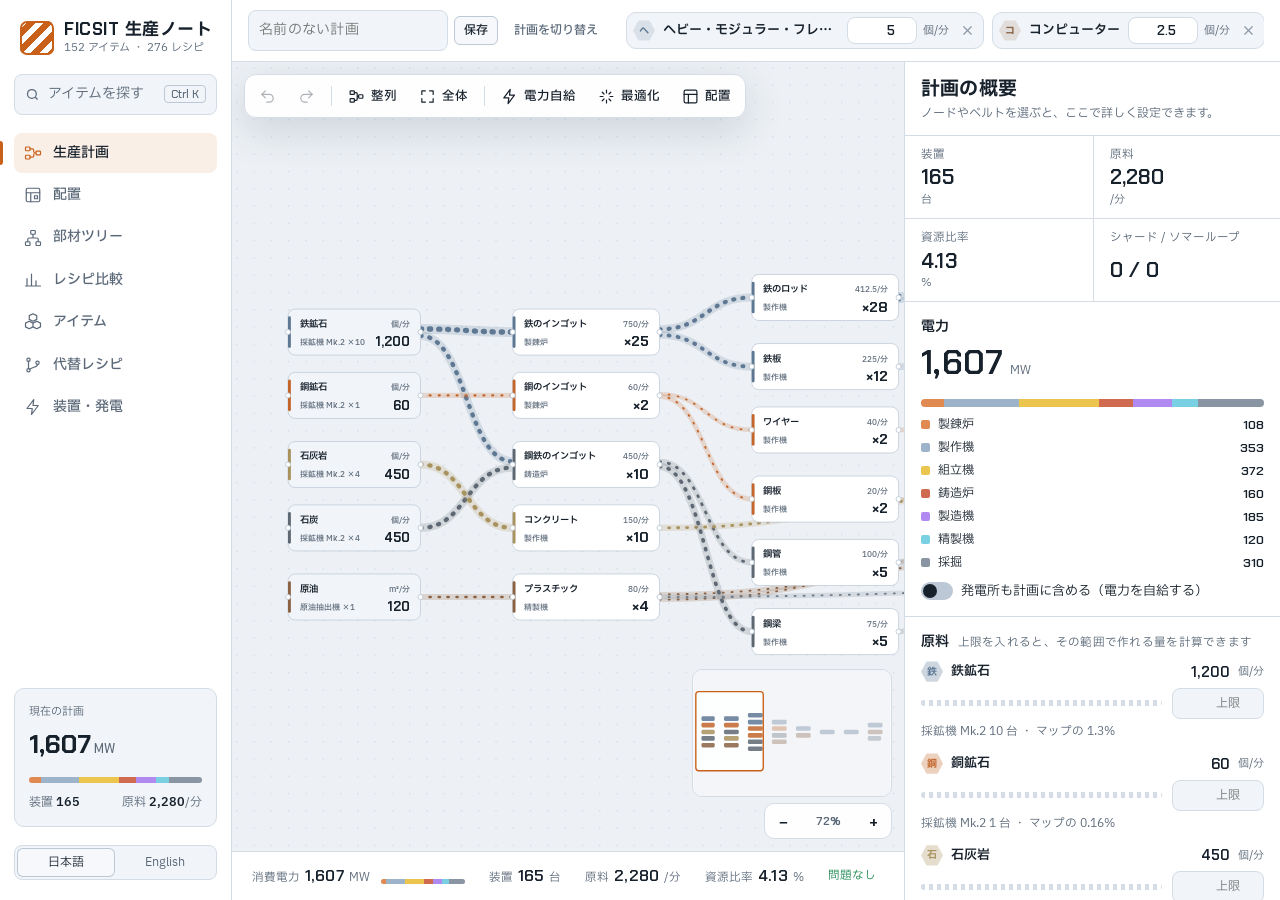
==== commit 42b29a0a: "Add factory canvas, layout simulator and 3D view Production plan becomes a direct-manipulation node " ====
--- a/index.html
+++ b/index.html
@@ -33,6 +33,7 @@
   --accent:#F79A46; --accent-2:#FFB877; --accent-ink:#1B1006; --accent-soft:rgba(247,154,70,.14);
   --alt:#B39BFF; --alt-soft:rgba(179,155,255,.14); --good:#62D394; --good-soft:rgba(98,211,148,.12); --bad:#FF8574; --bad-soft:rgba(255,133,116,.13);
   --shadow:0 12px 40px rgba(0,0,0,.45);
+  --toast-act:#B0520F; --found:rgba(150,175,205,.10); --found-l:rgba(150,175,205,.22); --lane:rgba(150,175,205,.16);
   /* resource node colours */
   --r-iron:#9DB3C9; --r-copper:#E08A52; --r-stone:#D4C29C; --r-coal:#8A949F; --r-gold:#EBC54E; --r-quartz:#EC96C6; --r-sulfur:#DCD85E;
   --r-bauxite:#D06B52; --r-uranium:#86D266; --r-sam:#B08AF0; --r-oil:#B48A6A; --r-nitro:#78D0E2; --r-water:#5A9CF0; --r-none:#8C9BAB;
@@ -46,6 +47,7 @@
   --accent:#C9601A; --accent-2:#A94E12; --accent-ink:#FFFFFF; --accent-soft:rgba(201,96,26,.10);
   --alt:#6A4FC8; --alt-soft:rgba(106,79,200,.10); --good:#1E8A52; --good-soft:rgba(30,138,82,.10); --bad:#C2412F; --bad-soft:rgba(194,65,47,.10);
   --shadow:0 12px 40px rgba(30,50,80,.16);
+  --toast-act:#FFB877; --found:rgba(60,95,140,.07); --found-l:rgba(60,95,140,.18); --lane:rgba(60,95,140,.12);
   --r-iron:#5E7894; --r-copper:#C2662C; --r-stone:#A8925E; --r-coal:#5E6873; --r-gold:#C29A14; --r-quartz:#C9579A; --r-sulfur:#A7A31C;
   --r-bauxite:#B24C33; --r-uranium:#4C9A2E; --r-sam:#7E55CC; --r-oil:#8A6244; --r-nitro:#2E95AB; --r-water:#2F72CF; --r-none:#6E7C8B;
   color-scheme:light}}
@@ -55,6 +57,7 @@
   --accent:#C9601A; --accent-2:#A94E12; --accent-ink:#FFFFFF; --accent-soft:rgba(201,96,26,.10);
   --alt:#6A4FC8; --alt-soft:rgba(106,79,200,.10); --good:#1E8A52; --good-soft:rgba(30,138,82,.10); --bad:#C2412F; --bad-soft:rgba(194,65,47,.10);
   --shadow:0 12px 40px rgba(30,50,80,.16);
+  --toast-act:#FFB877; --found:rgba(60,95,140,.07); --found-l:rgba(60,95,140,.18); --lane:rgba(60,95,140,.12);
   --r-iron:#5E7894; --r-copper:#C2662C; --r-stone:#A8925E; --r-coal:#5E6873; --r-gold:#C29A14; --r-quartz:#C9579A; --r-sulfur:#A7A31C;
   --r-bauxite:#B24C33; --r-uranium:#4C9A2E; --r-sam:#7E55CC; --r-oil:#8A6244; --r-nitro:#2E95AB; --r-water:#2F72CF; --r-none:#6E7C8B;
   color-scheme:light}
@@ -67,12 +70,13 @@
 button{font:inherit;color:inherit}
 :focus-visible{outline:2px solid var(--accent);outline-offset:2px}
 
+
 /* ---------- shell ---------- */
-.app{display:grid;grid-template-columns:232px minmax(0,1fr);min-height:100%}
+.app{display:grid;grid-template-columns:232px minmax(0,1fr);min-height:100%;align-content:start}
 .rail{position:sticky;top:0;height:100vh;display:flex;flex-direction:column;gap:18px;padding:20px 14px;background:var(--panel);border-right:1px solid var(--line)}
 .brand{display:flex;gap:10px;align-items:center;padding:0 6px}
 .mark{width:34px;height:34px;flex:none;border-radius:7px;background:repeating-linear-gradient(-45deg,var(--accent) 0 6px,var(--panel) 6px 12px);box-shadow:inset 0 0 0 2px var(--accent)}
-.brand b{display:block;font:700 17px/1.1 var(--f-display);letter-spacing:.03em}
+.brand b{display:block;font:700 17px/1.1 var(--f-display);letter-spacing:.03em;white-space:nowrap}
 .brand span{display:block;font-size:11px;color:var(--muted)}
 .qs{display:flex;align-items:center;gap:8px;width:100%;padding:8px 10px;border:1px solid var(--line);background:var(--sunk);border-radius:8px;color:var(--muted);cursor:pointer;text-align:left}
 .qs:hover{border-color:var(--line-2);color:var(--fg)}
@@ -103,6 +107,7 @@
 .vhead{display:flex;flex-wrap:wrap;gap:12px 24px;align-items:flex-end;justify-content:space-between}
 .vhead h1{font:700 clamp(26px,3.2vw,36px)/1.05 var(--f-display);letter-spacing:.01em;margin:0;text-wrap:balance}
 .vhead p{margin:6px 0 0;color:var(--muted);max-width:62ch}
+
 
 /* ---------- primitives ---------- */
 .card{background:var(--panel);border:1px solid var(--line);border-radius:12px;padding:18px;min-width:0}
@@ -178,6 +183,7 @@
 .empty{padding:28px;text-align:center;color:var(--muted)}
 .note{font-size:12px;color:var(--muted);max-width:86ch;margin:0}
 
+
 /* ---------- planner ---------- */
 .orders{display:flex;flex-wrap:wrap;gap:10px;align-items:stretch}
 .order{display:flex;align-items:center;gap:10px;padding:8px 8px 8px 10px;border:1px solid var(--line);background:var(--panel);border-radius:10px;min-width:0;flex:0 1 auto}
@@ -247,6 +253,275 @@
 .saved{display:grid;gap:6px;margin-top:10px}
 .saved div{display:flex;gap:8px;align-items:center;padding:6px 8px;border-radius:8px;background:var(--sunk)}
 .saved span{flex:1;min-width:0;overflow:hidden;text-overflow:ellipsis;white-space:nowrap}
+
+
+/* ---------- full-bleed canvas views ---------- */
+body.canvas-mode{overflow:hidden}
+body.canvas-mode .main{padding:0}
+.view.full{max-width:none;margin:0;gap:0;height:calc(100dvh - var(--chrome,0px) - env(safe-area-inset-top,0px));min-height:420px}
+.fx{position:relative;display:grid;grid-template-columns:minmax(0,1fr) 376px;grid-template-rows:auto minmax(0,1fr) auto;height:100%;min-height:0;background:var(--bg);overflow:hidden}
+.fx-top{grid-column:1/-1;display:flex;flex-wrap:wrap;align-items:center;gap:8px 18px;padding:10px 16px;border-bottom:1px solid var(--line);background:var(--panel);min-width:0}
+.fx-plan{display:flex;align-items:center;gap:6px;flex:none}
+.fx-name{width:200px;font:700 16px var(--f-display);letter-spacing:.02em;border-color:transparent;background:transparent;padding:6px 8px}
+.fx-name:hover{border-color:var(--line)}
+.fx-name:focus{background:var(--sunk);border-color:var(--line-2)}
+.lx-h{font:700 17px var(--f-display);letter-spacing:.02em;margin:0 8px 0 4px}
+.fx-orders{display:flex;align-items:center;gap:8px;flex:1;min-width:0;overflow-x:auto;scrollbar-width:thin;padding:2px 0}
+.ochip{display:flex;align-items:center;gap:6px;flex:none;padding:4px 4px 4px 6px;border:1px solid var(--line);border-radius:10px;background:var(--sunk)}
+.ochip.on{border-color:var(--accent);box-shadow:0 0 0 1px var(--accent) inset}
+.ochip .oname{border:0;background:none;padding:0 2px;font-weight:600;font-size:13px;cursor:pointer;color:var(--fg);white-space:nowrap;max-width:180px;overflow:hidden;text-overflow:ellipsis}
+.ochip .oname:hover{color:var(--accent)}
+.ochip input{width:70px;padding:4px 6px;text-align:right;font:600 13px var(--f-display);background:var(--panel)}
+.ochip .u{font-size:11px;color:var(--muted);white-space:nowrap}
+.ochip .x{display:grid;place-items:center;width:24px;height:24px;border:0;border-radius:6px;background:transparent;color:var(--faint);cursor:pointer;padding:0}
+.ochip .x:hover{background:var(--bad-soft);color:var(--bad)}
+.ochip .x svg,.oadd svg,.btn svg,.ibtn svg,.ins-links svg{width:15px;height:15px;stroke:currentColor;fill:none;stroke-width:1.8;stroke-linecap:round;stroke-linejoin:round;flex:none}
+.oadd{display:inline-flex;align-items:center;gap:6px;flex:none;border:1px dashed var(--line-2);background:transparent;border-radius:10px;padding:7px 12px;color:var(--muted);cursor:pointer;font-weight:500;font-size:13px}
+.oadd:hover{color:var(--accent);border-color:var(--accent)}
+
+.fx-stage{position:relative;grid-column:1;grid-row:2;min-height:0;overflow:hidden}
+.fx-svg{position:absolute;inset:0;width:100%;height:100%;display:block;touch-action:none;cursor:grab;user-select:none;-webkit-user-select:none}
+.fx-svg.panning,.fx-svg.dragging{cursor:grabbing}
+.fx-svg .dot{fill:var(--line-2);opacity:.55}
+.fx-empty{position:absolute;inset:0;display:grid;place-content:center;justify-items:center;gap:10px;text-align:center;padding:24px;pointer-events:none}
+.fx-empty>*{pointer-events:auto}
+.fx-empty b{font:700 22px var(--f-display)}
+.fx-empty p{margin:0;color:var(--muted);max-width:42ch}
+
+/* nodes */
+.gnode{cursor:pointer;outline:none}
+.gnode .b{fill:var(--panel);stroke:var(--line-2);stroke-width:1;transition:stroke .12s}
+.gnode.t-in .b,.gnode.t-sur .b{fill:var(--sunk)}
+.gnode.t-out .b{stroke:color-mix(in srgb,var(--accent) 55%,var(--line-2));stroke-width:1.3}
+.gnode .ring{fill:none;stroke:var(--accent);stroke-width:1.5;opacity:0;pointer-events:none}
+.gnode.sel .ring{opacity:1}
+.gnode.enter{animation:gIn .4s ease-out both}
+@keyframes gIn{from{opacity:0}}
+.gnode.t-gen .b{stroke:var(--r-sulfur);stroke-width:1.5}
+.gnode.bad .b{stroke:var(--bad);stroke-width:1.5}
+.gnode:hover .b,.gnode:focus-visible .b{stroke:var(--accent)}
+.gnode.sel .b{stroke:var(--accent);stroke-width:2.5;filter:drop-shadow(0 0 6px color-mix(in srgb,var(--accent) 45%,transparent))}
+.gnode .t1{font:600 13px var(--f-body);fill:var(--fg)}
+.gnode .t2,.gnode .t3{font:500 11px var(--f-body);fill:var(--muted)}
+.gnode .big{font:700 20px var(--f-display);fill:var(--fg)}
+.gnode.t-in .big,.gnode.t-sur .big{font-size:18px}
+.gnode .scrub{fill:var(--accent);cursor:ew-resize}
+.gnode .scrubhit{fill:transparent;cursor:ew-resize}
+.gnode .scrubhit:hover{fill:var(--accent-soft)}
+.gnode .scrubline{stroke:var(--accent);stroke-width:1.2;stroke-dasharray:2 3;fill:none;pointer-events:none}
+.gnode .port{fill:var(--panel);stroke:var(--line-2);stroke-width:1.2}
+.badge rect{fill:var(--panel-2);stroke:var(--line-2)}
+.badge text{font:700 10px var(--f-body);fill:var(--muted)}
+.badge.b-clk rect{fill:var(--accent-soft);stroke:var(--accent)}.badge.b-clk text{fill:var(--accent)}
+.badge.b-amp rect{fill:var(--alt-soft);stroke:var(--alt)}.badge.b-amp text{fill:var(--alt)}
+.badge.b-alt text{fill:var(--alt)}
+.badge.b-bad rect{fill:var(--bad-soft);stroke:var(--bad)}.badge.b-bad text{fill:var(--bad)}
+.badge.b-ext text{fill:var(--accent)}
+/* belts */
+.edge{cursor:pointer}
+.edge .hit{fill:none;stroke:transparent;stroke-width:16}
+.edge .trk{fill:none;stroke-opacity:.2;transition:stroke-opacity .12s}
+.edge .itm{fill:none;stroke-linecap:round;stroke-dasharray:1.5 11;animation:belt var(--d) linear infinite;pointer-events:none}
+.edge:hover .trk,.edge.sel .trk{stroke-opacity:.5}
+.edge.over .trk{stroke:var(--bad)!important;stroke-opacity:.5;stroke-dasharray:7 4}
+.edge .elabel{display:none;pointer-events:none}
+.fx-svg.z-hi .edge .elabel,.edge.over .elabel,.edge.sel .elabel,.edge:hover .elabel{display:inline}
+.elabel rect{fill:var(--panel-2);stroke:var(--line-2)}
+.elabel text{font:600 10.5px var(--f-body);fill:var(--fg)}
+.edge.over .elabel rect{fill:var(--bad-soft);stroke:var(--bad)}
+.edge.over .elabel text{fill:var(--bad)}
+.fx-svg.z-lo .gnode .t2,.fx-svg.z-lo .badge{display:none}
+.fx-svg.focus .edge,.fx-svg.focus .gnode{opacity:.16;transition:opacity .15s}
+.fx-svg.focus .edge.on,.fx-svg.focus .gnode.on{opacity:1}
+
+/* floating tools */
+.fx-tools{position:absolute;left:12px;top:12px;display:flex;align-items:center;gap:2px;padding:4px;background:color-mix(in srgb,var(--panel) 93%,transparent);border:1px solid var(--line);border-radius:12px;box-shadow:var(--shadow);backdrop-filter:blur(8px);-webkit-backdrop-filter:blur(8px);z-index:3;max-width:calc(100% - 24px);overflow-x:auto;scrollbar-width:none}
+.tbtn{display:inline-flex;align-items:center;gap:6px;height:34px;padding:0 10px;border:0;border-radius:8px;background:transparent;color:var(--fg);cursor:pointer;font:500 12.5px var(--f-body);white-space:nowrap;flex:none}
+.tbtn:hover{background:var(--sunk)}
+.tbtn:disabled{opacity:.35;cursor:default;background:transparent}
+.tbtn[aria-pressed="true"]{background:var(--accent-soft);color:var(--accent)}
+.tbtn svg{width:17px;height:17px;stroke:currentColor;fill:none;stroke-width:1.7;stroke-linecap:round;stroke-linejoin:round;flex:none}
+.tsep{width:1px;height:20px;background:var(--line);margin:0 4px;flex:none}
+.fx-zoom{position:absolute;right:12px;bottom:12px;display:flex;align-items:center;gap:2px;padding:3px;background:color-mix(in srgb,var(--panel) 93%,transparent);border:1px solid var(--line);border-radius:10px;z-index:3}
+.fx-zoom button{width:30px;height:28px;border:0;border-radius:7px;background:transparent;color:var(--fg);font:600 16px var(--f-display);cursor:pointer}
+.fx-zoom button:hover{background:var(--sunk)}
+.fx-zoom span{min-width:56px;text-align:center;font:600 12px var(--f-display);color:var(--muted)}
+.fx-mini{position:absolute;right:12px;bottom:54px;width:200px;height:128px;background:color-mix(in srgb,var(--panel) 90%,transparent);border:1px solid var(--line);border-radius:10px;z-index:3;cursor:crosshair;touch-action:none}
+.fx-mini rect{opacity:.85}
+.fx-mini .shade{fill:color-mix(in srgb,var(--bg) 62%,transparent);pointer-events:none}
+.fx-mini .vw{fill:none;stroke:var(--accent);stroke-width:1.4;opacity:1;pointer-events:none}
+.tip{position:absolute;pointer-events:none;background:var(--panel-2);border:1px solid var(--line-2);border-radius:8px;padding:6px 10px;font-size:12px;box-shadow:var(--shadow);white-space:nowrap;z-index:6}
+.tip b{font-family:var(--f-display)}
+
+/* status bar */
+.fx-status{grid-column:1;grid-row:3;display:flex;align-items:center;gap:4px;padding:6px 10px;border-top:1px solid var(--line);background:var(--panel);overflow-x:auto;scrollbar-width:none;min-width:0}
+.st{display:inline-flex;align-items:baseline;gap:5px;flex:none;padding:5px 10px;border:0;background:transparent;border-radius:8px;color:var(--fg);font-size:13px;white-space:nowrap}
+button.st{cursor:pointer}button.st:hover{background:var(--sunk)}
+.st-k{font-size:11.5px;color:var(--muted)}
+.st b{font-size:16px}
+.st small{font-size:11.5px;color:var(--muted)}
+.st-g{display:inline-flex;width:84px;height:5px;margin-left:6px;align-self:center}
+.st.warn{color:var(--bad);align-items:center}.st.warn small{color:var(--bad)}
+.st.warn svg{width:15px;height:15px;stroke:currentColor;fill:none;stroke-width:1.8;stroke-linecap:round;stroke-linejoin:round}
+.st.ok small{color:var(--good)}
+
+/* inspector */
+.fx-insp{grid-column:2;grid-row:2/4;border-left:1px solid var(--line);background:var(--panel);overflow-y:auto;min-height:0;overscroll-behavior:contain}
+.fx-handle{display:none}
+.ins-body{display:grid;padding-bottom:28px}
+.ins-head{display:flex;gap:12px;align-items:center;padding:16px 16px 12px;border-bottom:1px solid var(--line)}
+.ins-head .gl.l{width:46px;height:46px;font-size:19px}
+.ins-head .gl svg{width:22px;height:22px;stroke:currentColor;fill:none;stroke-width:1.8;stroke-linejoin:round}
+.ih-t{flex:1;min-width:0}
+.ih-t h2{margin:0;font:700 19px/1.2 var(--f-display);letter-spacing:.01em}
+.ih-t p{margin:3px 0 0;font-size:12px;color:var(--muted)}
+.ibtn{display:inline-grid;place-items:center;min-width:32px;height:32px;padding:0 6px;border:1px solid var(--line);border-radius:8px;background:var(--panel-2);color:var(--fg);cursor:pointer;font:600 12px var(--f-display);flex:none}
+.ibtn:hover{border-color:var(--muted)}
+.ins-head .ibtn{border-color:transparent;background:transparent;color:var(--muted)}
+.ins-head .ibtn:hover{color:var(--fg);background:var(--sunk)}
+.ins-stats{display:grid;grid-template-columns:1fr 1fr;border-bottom:1px solid var(--line)}
+.ins-stats>div{padding:10px 16px;display:grid;gap:1px;border-top:1px solid var(--line);min-width:0}
+.ins-stats>div:nth-child(-n+2){border-top:0}
+.ins-stats>div:nth-child(even){border-left:1px solid var(--line)}
+.ins-stats span{font-size:11.5px;color:var(--muted)}
+.ins-stats b{font-size:21px;line-height:1.15;white-space:nowrap;overflow:hidden;text-overflow:ellipsis}
+.ins-stats small{font-size:11px;color:var(--muted)}
+.ins-sec{padding:14px 16px;border-bottom:1px solid var(--line);display:grid;gap:8px;min-width:0}
+.ins-sec h3{margin:0;font:600 14px var(--f-display);letter-spacing:.02em;display:flex;flex-wrap:wrap;align-items:baseline;gap:4px 8px}
+.ins-sec h3 small{font:400 11.5px var(--f-body);color:var(--muted)}
+.ins-sec h4{margin:6px 0 0;font-size:11.5px;font-weight:500;color:var(--muted)}
+.ins-sec p{margin:0}
+.ins-big{display:flex;align-items:baseline;gap:6px}.ins-big b{font-size:34px;line-height:1}.ins-big small{color:var(--muted)}
+.ins-sec .gauge{height:8px;border-radius:4px;background:var(--sunk);overflow:hidden;display:flex}
+.ins-sec .gauge i{display:block;height:100%}
+.legend-l{list-style:none;margin:0;padding:0;display:grid;gap:3px;font-size:12px}
+.legend-l li{display:flex;align-items:center;gap:8px}
+.legend-l i{width:9px;height:9px;border-radius:2px;flex:none}
+.legend-l .num{margin-left:auto;font-size:12.5px}
+.grid2{display:grid;grid-template-columns:1fr 1fr;gap:10px}
+.grid2 select{width:100%}
+.kv{display:flex;align-items:center;gap:8px;font-size:13px}.kv .num{margin-left:auto}.kv small{color:var(--muted)}
+.sw-c{width:10px;height:10px;border-radius:2px;flex:none}
+.lim-list{display:grid;gap:10px}
+.lim{display:grid;gap:4px}
+.lim-h{display:flex;align-items:center;gap:8px;font-size:13px}
+.lim-h .ilink{font-weight:600;text-decoration-color:transparent}
+.lim-h b{margin-left:auto;font-size:15px}.lim-h small{color:var(--muted);font-size:11px}
+.lim-r{display:grid;grid-template-columns:minmax(0,1fr) 92px;gap:10px;align-items:center}
+.lim-r input{padding:5px 8px;font-size:12px;text-align:right}
+.lim .bar{height:6px;border-radius:3px;background:var(--sunk);overflow:hidden;display:block}
+.lim .bar i{display:block;height:100%;background:var(--c);border-radius:3px;transition:width .4s}
+.lim .bar.nolim{background:repeating-linear-gradient(90deg,var(--line) 0 4px,transparent 4px 8px)}
+.lim.over .lim-h b{color:var(--bad)}
+.warns{list-style:none;margin:0;padding:0;display:grid;gap:4px}
+.warns button{display:flex;gap:8px;align-items:flex-start;width:100%;text-align:left;border:1px solid color-mix(in srgb,var(--bad) 35%,var(--line));background:var(--bad-soft);border-radius:8px;padding:7px 9px;cursor:pointer;font-size:12.5px;color:var(--fg)}
+.warns svg{width:15px;height:15px;stroke:var(--bad);fill:none;stroke-width:1.8;stroke-linecap:round;stroke-linejoin:round;flex:none;margin-top:2px}
+.seg{display:flex;flex-wrap:wrap;gap:2px;padding:3px;border:1px solid var(--line);border-radius:9px;background:var(--sunk);width:fit-content;max-width:100%}
+.seg button{border:0;background:transparent;border-radius:6px;padding:5px 11px;font:500 12.5px var(--f-body);color:var(--muted);cursor:pointer;min-width:34px}
+.seg button[aria-pressed="true"]{background:var(--panel-2);color:var(--fg);box-shadow:0 0 0 1px var(--line-2)}
+.clk{display:grid;grid-template-columns:minmax(0,1fr) 76px auto;gap:10px;align-items:center}
+.clk input[type=range]{width:100%;accent-color:var(--accent)}
+.clk input[type=number]{width:76px;padding:5px 8px;text-align:right}
+.rc-list{display:grid;gap:6px}
+.rc{display:grid;gap:4px;text-align:left;border:1px solid var(--line);background:var(--sunk);border-radius:10px;padding:9px 11px;cursor:pointer;color:var(--fg);font:inherit;width:100%}
+.rc:hover{border-color:var(--accent)}
+.rc.cur{border-color:var(--good);background:var(--good-soft);cursor:default}
+.rc.locked{opacity:.8}
+.rc.dis{cursor:default;opacity:.6}
+.rc-t{display:flex;flex-wrap:wrap;align-items:center;gap:6px}
+.rc-t b{font-size:13px;font-weight:600}
+.rc-m{font-size:11.5px;color:var(--muted)}
+.rc-io{font-size:11.5px;color:var(--muted);line-height:1.5}
+.rc-d{display:flex;flex-wrap:wrap;gap:4px;margin-top:2px}
+.dl{font:600 11px var(--f-body);padding:1px 7px;border-radius:999px;white-space:nowrap;background:var(--panel-2);color:var(--muted)}
+.dl.g{background:var(--good-soft);color:var(--good)}
+.dl.b{background:var(--bad-soft);color:var(--bad)}
+.io{gap:4px}
+.io-r{display:grid;grid-template-columns:auto minmax(0,1fr) auto auto;gap:8px;align-items:center;padding:6px 6px;border:0;border-radius:8px;background:transparent;color:var(--fg);text-align:left;font:inherit;width:100%;cursor:pointer}
+div.io-r{cursor:default}
+button.io-r:hover{background:var(--sunk)}
+.io-n{min-width:0;font-size:13px;overflow:hidden;text-overflow:ellipsis;white-space:nowrap}
+.io-n small{display:block;font-size:11px;color:var(--muted)}
+.io-r b{font-size:14px}
+.rate-ed{display:flex;align-items:center;gap:6px;flex-wrap:wrap}
+.rate-ed input{width:100px;font:700 18px var(--f-display);text-align:right;padding:6px 8px}
+.rate-ed .u{color:var(--muted);font-size:12px}
+.ins-links{display:flex;flex-wrap:wrap;gap:4px;padding:12px 12px 0}
+.ins-links .btn{gap:6px}
+.ins-sec details summary{cursor:pointer;font:600 14px var(--f-display);list-style-position:inside}
+.ins-sec .tbl table{font-size:12px}
+.ins-sec .tbl th,.ins-sec .tbl td{padding:6px 8px}
+.ins-sec .tbl td:first-child{min-width:0}
+.ins-sec tr.hl td{background:var(--good-soft)}
+
+/* dialogs */
+.dlg{position:fixed;left:50%;top:50%;transform:translate(-50%,-50%);width:min(520px,calc(100vw - 32px));max-height:calc(100dvh - 48px);overflow-y:auto;background:var(--panel);border:1px solid var(--line-2);border-radius:16px;box-shadow:var(--shadow);z-index:41;padding:20px;display:grid;gap:10px;animation:pop3 .18s ease-out}
+.dlg.wide{width:min(640px,calc(100vw - 32px))}
+body:has(#layer .dlg) .toast{bottom:auto;top:calc(16px + env(safe-area-inset-top,0px))}
+@keyframes pop3{from{opacity:0;transform:translate(-50%,-48%)}}
+.dlg-h{display:flex;align-items:center;justify-content:space-between;gap:12px}
+.dlg-h h2{margin:0;font:700 21px var(--f-display)}
+.dlg-a{position:sticky;bottom:-20px;margin:6px -20px -20px;padding:12px 20px 16px;background:var(--panel);border-top:1px solid var(--line);z-index:1}
+.opt-body{display:grid;gap:8px;min-height:10px}
+.opt-prog{display:flex;align-items:center;gap:10px;color:var(--muted);font-size:13px;padding:10px 0}
+.spin{width:16px;height:16px;border-radius:50%;border:2px solid var(--line-2);border-top-color:var(--accent);animation:spin .8s linear infinite;flex:none}
+@keyframes spin{to{transform:rotate(360deg)}}
+.chg{list-style:none;margin:0;padding:0;display:grid;gap:6px;grid-template-columns:auto max-content minmax(0,1fr) auto minmax(0,1.25fr)}
+.chg li{grid-column:1/-1;display:grid;grid-template-columns:subgrid;gap:8px;align-items:center;font-size:12.5px;padding:7px 9px;border-radius:8px;background:var(--sunk)}
+.chg li b{font-weight:600;white-space:nowrap}
+.chg li span{color:var(--muted);overflow:hidden;text-overflow:ellipsis;white-space:nowrap}
+.chg li .to{color:var(--good);font-weight:600}
+.chg li i{font-style:normal;color:var(--faint)}
+.toast{display:flex;align-items:center;gap:12px}
+.toast .tact{border:0;background:transparent;color:var(--toast-act);font:600 13px var(--f-body);cursor:pointer;padding:2px 4px;border-radius:6px}
+.toast .tact:hover{text-decoration:underline}
+
+/* ---------- layout simulator ---------- */
+.lx-svg{background:var(--bg)}
+.lx-svg .gl8{stroke:var(--found-l);fill:none}
+.lx-svg .g1{stroke:var(--found)}
+.lx-svg .g1r{display:none}
+.lx-svg.z-hi .g1r{display:inline}
+#lx-tiles rect{fill:var(--found);stroke:var(--found-l);stroke-width:.06}
+.lbelt .bb{fill:none;stroke:var(--panel-2);stroke-width:2.6;stroke-linejoin:round;stroke-linecap:square}
+.lbelt .bc{fill:none;stroke-width:1.9;stroke-linejoin:round;stroke-opacity:.55}
+.lbelt .bm{fill:none;stroke:var(--fg);stroke-opacity:.55;stroke-width:.5;stroke-dasharray:.6 2.2;stroke-linecap:round;animation:lbelt 1.1s linear infinite}
+@keyframes lbelt{to{stroke-dashoffset:-2.8}}
+.lbelt.over .bb{stroke:var(--bad);stroke-dasharray:2 1.2}
+.lbelt.on .bc{stroke-opacity:.95}
+.blab{pointer-events:none}
+.blab rect{fill:var(--panel-2);stroke:var(--line-2);stroke-width:1}
+.blab text{font:600 10.5px var(--f-body);fill:var(--fg)}
+.lbelt.over .blab rect{fill:var(--bad-soft);stroke:var(--bad)}
+.lbelt.over .blab text{fill:var(--bad)}
+.lx-svg.z-lo .blab{display:none}
+.lblock{cursor:grab;outline:none}
+.lx-svg.dragging .lblock{cursor:grabbing}
+.lblock .bo{fill:color-mix(in srgb,var(--panel) 70%,transparent);stroke:var(--mc);stroke-width:.35;stroke-opacity:.8}
+.lblock .lane{fill:var(--lane)}
+.lblock .lane.out{fill:color-mix(in srgb,var(--mc) 22%,transparent)}
+.lblock .mach{fill:color-mix(in srgb,var(--mc) 30%,var(--panel));stroke:var(--mc);stroke-width:.22}
+.lblock .lbl{pointer-events:none}
+.lblock .lbl text{paint-order:stroke;stroke:var(--bg);stroke-width:3px;stroke-linejoin:round}
+.lblock .blab1{font:600 12.5px var(--f-body);fill:var(--fg)}
+.lblock.sel .blab1{fill:var(--accent)}
+.lblock .blab2{font:500 11px var(--f-body);fill:var(--muted)}
+.lblock:hover .bo,.lblock:focus-visible .bo{stroke-width:.6;stroke-opacity:1}
+.lblock.sel .bo{stroke:var(--accent);stroke-width:.8;stroke-opacity:1;filter:drop-shadow(0 0 1.2px color-mix(in srgb,var(--accent) 60%,transparent))}
+.lblock.clash .bo{stroke:var(--bad);stroke-width:.7;stroke-dasharray:1.6 .9;fill:var(--bad-soft)}
+.lblock.dock .db{fill:color-mix(in srgb,var(--c) 18%,var(--panel));stroke:var(--c);stroke-width:.3}
+.lblock.dock.sel .db{stroke:var(--accent);stroke-width:.7}
+.lblock .dch{font:700 30px var(--f-body)}
+.lblock .dlab{font:600 11px var(--f-body);fill:var(--fg)}
+.lblock .dlab.s{font-weight:500;fill:var(--muted)}
+.lx-svg.z-lo .dlab{display:none}
+.lx-3d{position:absolute;inset:0;z-index:2;background:var(--bg)}
+.lx-3d canvas{display:block;width:100%!important;height:100%!important;outline:none}
+.l3-msg{position:absolute;inset:0;display:flex;align-items:center;justify-content:center;gap:10px;color:var(--muted);padding:24px;text-align:center}
+.l3-hint{position:absolute;left:50%;bottom:14px;transform:translateX(-50%);font-size:12px;color:var(--muted);background:color-mix(in srgb,var(--panel) 85%,transparent);border:1px solid var(--line);padding:5px 12px;border-radius:999px;pointer-events:none;white-space:nowrap}
+.lx .fx-tools{z-index:4}
+.lx .fx-zoom{z-index:4}
+#v-layout .fx-insp .ins-stats b{font-size:18px}
 
 /* ---------- tree ---------- */
 .tctl{display:flex;flex-wrap:wrap;gap:14px 24px;align-items:center;justify-content:space-between}
@@ -291,6 +566,7 @@
 .midrow.done .q b{color:var(--good)}
 @media (max-width:640px){.trow{grid-template-columns:22px auto minmax(0,1fr) 84px;min-width:0}.trow .tsel{grid-column:3/-1;grid-row:2;max-width:none}}
 
+
 /* ---------- compare ---------- */
 .msum{display:grid;grid-template-columns:repeat(auto-fit,minmax(230px,1fr));gap:12px}
 .mcard{background:var(--panel);border:1px solid var(--line);border-radius:12px;padding:14px 16px;display:grid;gap:6px}
@@ -308,6 +584,7 @@
 .scatter .pt circle{stroke:var(--panel);stroke-width:2;transition:r .15s}
 .scatter .pt:hover circle,.scatter .pt.hot circle{r:10}
 .scatter .pt text.lb{fill:var(--fg);font-size:11.5px;font-weight:500}
+
 
 /* ---------- items ---------- */
 .igrid{display:grid;grid-template-columns:repeat(auto-fill,minmax(200px,1fr));gap:8px}
@@ -377,6 +654,7 @@
 
 .toast{position:fixed;left:50%;bottom:calc(22px + env(safe-area-inset-bottom,0px));transform:translateX(-50%);background:var(--fg);color:var(--bg);padding:9px 16px;border-radius:9px;font-size:13px;font-weight:500;z-index:60;box-shadow:var(--shadow);animation:pop2 .2s ease-out;max-width:calc(100vw - 32px)}
 @keyframes pop2{from{opacity:0;transform:translate(-50%,6px)}}
+
 
 /* ---------- small screens: rail becomes a top bar ---------- */
 @media (max-width:960px){
@@ -437,7 +715,48 @@
   .order.big>select{flex:1 1 calc(100% - 60px)}
   .order.big>input{margin-left:40px;flex:1 1 0;min-width:0;width:auto}
 }
+/* canvas views on tablets and phones */
+@media (max-width:1100px){.fx{grid-template-columns:minmax(0,1fr) 330px}}
+@media (max-width:960px){.fx-mini{display:none}.fx-tools .tbtn span{display:none}.fx-tools .tbtn{padding:0 9px}}
+@media (max-width:760px){
+  .nav{grid-template-columns:repeat(7,minmax(0,1fr))}
+  .nav button{font-size:9.5px;letter-spacing:-.02em}
+  .nav button svg{width:20px;height:20px}
+  .view.full{min-height:0}
+  .fx{grid-template-columns:minmax(0,1fr);grid-template-rows:auto minmax(0,1fr)}
+  .fx-top{padding:8px 10px;gap:6px}
+  .fx-plan{width:100%}
+  .fx-name{flex:1;width:auto;min-width:0;font-size:15px}
+  .fx-orders{flex:1 1 100%}
+  .ochip input{width:64px}
+  .fx-status{display:none}
+  .fx-tools{left:auto;right:8px;top:8px;flex-direction:column;max-width:none;max-height:calc(100% - 84px);overflow-y:auto;overflow-x:hidden;padding:3px}
+  .fx-tools .tbtn{width:40px;height:40px;padding:0;justify-content:center}
+  .fx-tools .tsep{width:22px;height:1px;margin:3px auto}
+  .fx-zoom{display:none}
+  /* bottom sheet: peek (handle only) → half → full; tap the handle to open/close, drag it to resize */
+  .fx-insp{grid-column:auto;grid-row:auto;position:absolute;left:0;right:0;bottom:0;z-index:6;height:64px;max-height:none;overflow:hidden;border-left:0;border-top:1px solid var(--line-2);border-radius:16px 16px 0 0;box-shadow:var(--shadow);transition:height .28s cubic-bezier(.2,.8,.2,1)}
+  .fx-insp.open{height:56%;overflow-y:auto}
+  .fx-insp.open.full{height:calc(100% - 48px)}
+  .fx-insp.dragging{transition:none}
+  .fx-handle{display:grid;gap:1px;width:100%;padding:8px 16px 10px;border:0;background:var(--panel);text-align:left;cursor:pointer;position:sticky;top:0;z-index:2;border-bottom:1px solid var(--line);color:var(--fg);touch-action:none}
+  .fx-insp.open .fx-handle{padding:8px 16px 6px;border-bottom-color:transparent}
+  .fx-insp.open .fx-handle .pk-t,.fx-insp.open .fx-handle .pk-s{display:none}
+  .fx-handle i{width:40px;height:4px;border-radius:2px;background:var(--line-2);justify-self:center;margin-bottom:5px}
+  .fx-handle .pk-t{font:700 15px var(--f-display)}
+  .fx-handle .pk-s{font-size:12px;color:var(--muted);white-space:nowrap;overflow:hidden;text-overflow:ellipsis}
+  .fx-handle .pk-s .bad{color:var(--bad)}
+  .ins-body{padding-bottom:calc(24px + env(safe-area-inset-bottom,0px))}
+  .ins-head .ibtn{display:none}
+  .lx-h{font-size:15px}
+  .fx-top .small.muted{display:none}
+  .l3-hint{bottom:76px;white-space:normal;text-align:center;width:max-content;max-width:calc(100% - 32px)}
+  .dlg,.dlg.wide{top:auto;bottom:0;left:0;transform:none;width:100%;max-height:88dvh;border-radius:16px 16px 0 0;padding-bottom:calc(20px + env(safe-area-inset-bottom,0px));animation:rise .25s ease-out}
+  .chg li{grid-template-columns:auto minmax(0,1fr);row-gap:2px}
+  .chg li b{grid-column:2}.chg li span{grid-column:2}.chg li i{display:none}
+}
 @media (prefers-reduced-motion:reduce){*,*::before,*::after{animation:none!important;transition:none!important}}
+
 </style>
 
 <div class="app">
@@ -446,6 +765,7 @@
     <button class="qs" type="button" id="qs-open"><svg width="15" height="15" viewBox="0 0 24 24" fill="none" stroke="currentColor" stroke-width="2" aria-hidden="true"><circle cx="11" cy="11" r="7"/><path d="m20 20-3.5-3.5"/></svg><span class="qt">アイテムを探す</span><kbd>Ctrl K</kbd></button>
     <nav class="nav" id="nav" aria-label="画面">
       <button type="button" data-v="plan"><svg viewBox="0 0 24 24"><rect x="2" y="4" width="6" height="5" rx="1"/><rect x="2" y="15" width="6" height="5" rx="1"/><rect x="16" y="9.5" width="6" height="5" rx="1"/><path d="M8 6.5h3a2 2 0 0 1 2 2V10a2 2 0 0 0 2 2h1M8 17.5h3a2 2 0 0 0 2-2V14a2 2 0 0 1 2-2"/></svg><span>生産計画</span></button>
+      <button type="button" data-v="layout"><svg viewBox="0 0 24 24"><rect x="3" y="3" width="18" height="18" rx="2"/><path d="M3 9h18M9 21V9M14 13h4v4h-4z"/></svg><span>配置</span></button>
       <button type="button" data-v="tree"><svg viewBox="0 0 24 24"><rect x="9" y="2" width="6" height="5" rx="1"/><rect x="2" y="17" width="6" height="5" rx="1"/><rect x="16" y="17" width="6" height="5" rx="1"/><path d="M12 7v5M5 17v-3a2 2 0 0 1 2-2h10a2 2 0 0 1 2 2v3"/></svg><span>部材ツリー</span></button>
       <button type="button" data-v="compare"><svg viewBox="0 0 24 24"><path d="M4 20V10M10 20V4M16 20v-7M22 20H2"/></svg><span>レシピ比較</span></button>
       <button type="button" data-v="items"><svg viewBox="0 0 24 24"><path d="M7 3.5 12 1l5 2.5v5L12 11 7 8.5zM2 13.5 7 11l5 2.5v5L7 21l-5-2.5zM12 13.5l5-2.5 5 2.5v5L17 21l-5-2.5z"/></svg><span>アイテム</span></button>
@@ -462,59 +782,79 @@
   </aside>
 
   <main class="main">
-    <!-- PLAN -->
-    <section class="view" id="v-plan" hidden>
-      <div class="vhead">
-        <div><h1 id="p-title">生産計画</h1><p>作りたいものと量を決めると、工場全体の装置・電力・原料を割り出します。</p></div>
-        <div class="row">
-          <input type="text" id="p-name" placeholder="計画名をつけて保存" aria-label="計画名" style="width:200px">
-          <button class="btn pri" id="p-save" type="button">保存</button>
+    <!-- PLAN: factory canvas -->
+    <section class="view full" id="v-plan" hidden>
+      <div class="fx" id="fx">
+        <header class="fx-top">
+          <div class="fx-plan">
+            <input id="fx-name" class="fx-name" type="text" placeholder="名前のない計画" aria-label="計画名" autocomplete="off">
+            <button class="btn sm" type="button" data-fxa="save">保存</button>
+            <button class="btn sm ghost" type="button" data-fxa="plans">計画を切り替え</button>
+          </div>
+          <div class="fx-orders" id="fx-orders" aria-label="出荷するもの（1分あたり）"></div>
+        </header>
+        <div class="fx-stage" id="fx-stage">
+          <svg id="fx-svg" class="fx-svg" aria-label="工場キャンバス。ノードをドラッグで移動、選ぶと右のパネルで設定できます">
+            <defs><pattern id="fx-dots" width="24" height="24" patternUnits="userSpaceOnUse"><circle cx="1" cy="1" r="1.1" class="dot"/></pattern></defs>
+            <g id="fx-world"><rect x="-40000" y="-40000" width="80000" height="80000" fill="url(#fx-dots)"/><g id="fx-edges"></g><g id="fx-nodes"></g></g>
+          </svg>
+          <div class="fx-empty" id="fx-empty" hidden></div>
+          <div class="fx-tools" role="toolbar" aria-label="キャンバスの操作">
+            <button class="tbtn" type="button" data-fx="undo" title="元に戻す（Ctrl+Z）" aria-label="元に戻す"><svg viewBox="0 0 24 24"><path d="M9 14 4 9l5-5"/><path d="M4 9h10.5a5.5 5.5 0 0 1 0 11H11"/></svg></button>
+            <button class="tbtn" type="button" data-fx="redo" title="やり直す（Ctrl+Shift+Z）" aria-label="やり直す"><svg viewBox="0 0 24 24"><path d="m15 14 5-5-5-5"/><path d="M20 9H9.5a5.5 5.5 0 0 0 0 11H13"/></svg></button>
+            <span class="tsep"></span>
+            <button class="tbtn" type="button" data-fx="arrange" title="自動で並べ直す"><svg viewBox="0 0 24 24"><rect x="3" y="4" width="6" height="5" rx="1"/><rect x="3" y="15" width="6" height="5" rx="1"/><rect x="15" y="9.5" width="6" height="5" rx="1"/><path d="M9 6.5h2.5a1.5 1.5 0 0 1 1.5 1.5v8a1.5 1.5 0 0 1-1.5 1.5H9M13 12h2"/></svg><span>整列</span></button>
+            <button class="tbtn" type="button" data-fx="fit" title="全体を表示（F）"><svg viewBox="0 0 24 24"><path d="M4 9V4h5M20 9V4h-5M4 15v5h5M20 15v5h-5"/></svg><span>全体</span></button>
+            <span class="tsep"></span>
+            <button class="tbtn" type="button" data-fx="power" aria-pressed="false" title="発電所も計画に含める"><svg viewBox="0 0 24 24"><path d="M13 2 4 14h7l-1 8 9-12h-7z"/></svg><span>電力自給</span></button>
+            <button class="tbtn" type="button" data-fx="opt" title="おまかせ最適化"><svg viewBox="0 0 24 24"><path d="M12 3v4M12 17v4M3 12h4M17 12h4M6 6l2.5 2.5M15.5 15.5 18 18M6 18l2.5-2.5M15.5 8.5 18 6"/></svg><span>最適化</span></button>
+            <button class="tbtn" type="button" data-fx="layout" title="配置シミュレーターで見る"><svg viewBox="0 0 24 24"><rect x="3" y="3" width="18" height="18" rx="2"/><path d="M3 9h18M9 21V9"/></svg><span>配置</span></button>
+          </div>
+          <div class="fx-zoom" role="group" aria-label="拡大と縮小"><button type="button" data-fx="zout" aria-label="縮小">−</button><span id="fx-zoomv">100%</span><button type="button" data-fx="zin" aria-label="拡大">+</button></div>
+          <svg class="fx-mini" id="fx-mini" aria-label="全体図。クリックでその場所へ移動"></svg>
+          <div class="tip" id="fx-tip" hidden></div>
         </div>
+        <aside class="fx-insp" id="fx-insp" aria-label="詳細パネル"></aside>
+        <footer class="fx-status" id="fx-status"></footer>
       </div>
-      <div>
-        <div class="lbl" style="margin-bottom:6px">出荷するもの（1分あたり）</div>
-        <div class="orders" id="p-targets"></div>
+    </section>
+
+    <!-- LAYOUT -->
+    <section class="view full" id="v-layout" hidden>
+      <div class="fx lx" id="lx">
+        <header class="fx-top">
+          <div class="fx-plan"><h1 class="lx-h">配置シミュレーター</h1><span class="small muted">装置の実寸で、計画を設計図に並べます</span></div>
+        </header>
+        <div class="fx-stage lx-stage" id="lx-stage">
+          <svg id="lx-svg" class="fx-svg lx-svg" aria-label="配置図。ラインをドラッグで移動できます">
+            <defs>
+              <pattern id="lx-g1" width="1" height="1" patternUnits="userSpaceOnUse"><path class="gl8 g1" d="M1 0H0V1" fill="none"/></pattern>
+              <pattern id="lx-g8" width="8" height="8" patternUnits="userSpaceOnUse"><path class="gl8 g8" d="M8 0H0V8" fill="none"/></pattern>
+            </defs>
+            <g id="lx-world">
+              <rect class="g1r" x="-4000" y="-4000" width="8000" height="8000" fill="url(#lx-g1)"/>
+              <rect x="-4000" y="-4000" width="8000" height="8000" fill="url(#lx-g8)"/>
+              <g id="lx-tiles"></g><g id="lx-belts"></g><g id="lx-blocks"></g>
+            </g>
+          </svg>
+          <div class="lx-3d" id="lx-3d" hidden></div>
+          <div class="fx-empty" id="lx-empty" hidden></div>
+          <div class="fx-tools" role="toolbar" aria-label="配置の操作">
+            <button class="tbtn" type="button" data-fx="undo" title="元に戻す（Ctrl+Z）" aria-label="元に戻す"><svg viewBox="0 0 24 24"><path d="M9 14 4 9l5-5"/><path d="M4 9h10.5a5.5 5.5 0 0 1 0 11H11"/></svg></button>
+            <button class="tbtn" type="button" data-fx="redo" title="やり直す" aria-label="やり直す"><svg viewBox="0 0 24 24"><path d="m15 14 5-5-5-5"/><path d="M20 9H9.5a5.5 5.5 0 0 0 0 11H13"/></svg></button>
+            <span class="tsep"></span>
+            <button class="tbtn" type="button" data-lx="auto" title="自動で並べ直す"><svg viewBox="0 0 24 24"><rect x="3" y="4" width="6" height="5" rx="1"/><rect x="3" y="15" width="6" height="5" rx="1"/><rect x="15" y="9.5" width="6" height="5" rx="1"/><path d="M9 6.5h2.5a1.5 1.5 0 0 1 1.5 1.5v8a1.5 1.5 0 0 1-1.5 1.5H9M13 12h2"/></svg><span>自動配置</span></button>
+            <button class="tbtn" type="button" data-lx="fit" title="全体を表示（F）"><svg viewBox="0 0 24 24"><path d="M4 9V4h5M20 9V4h-5M4 15v5h5M20 15v5h-5"/></svg><span>全体</span></button>
+            <button class="tbtn" type="button" data-lx="rot" title="選んだラインを回す（R）"><svg viewBox="0 0 24 24"><path d="M20 12a8 8 0 1 1-2.3-5.6"/><path d="M20 4v5h-5"/></svg><span>回転</span></button>
+            <span class="tsep"></span>
+            <button class="tbtn" type="button" data-lx="mode" aria-pressed="false" title="3Dで見る"><svg viewBox="0 0 24 24"><path d="M3 7.5 12 3l9 4.5v9L12 21l-9-4.5z"/><path d="m3 7.5 9 4.5 9-4.5M12 12v9"/></svg><span>3D</span></button>
+            <button class="tbtn" type="button" data-lx="toplan" title="工場キャンバスへ"><svg viewBox="0 0 24 24"><rect x="2" y="4" width="6" height="5" rx="1"/><rect x="2" y="15" width="6" height="5" rx="1"/><rect x="16" y="9.5" width="6" height="5" rx="1"/><path d="M8 6.5h3a2 2 0 0 1 2 2V10a2 2 0 0 0 2 2h1M8 17.5h3a2 2 0 0 0 2-2V14a2 2 0 0 1 2-2"/></svg><span>計画</span></button>
+          </div>
+          <div class="fx-zoom" role="group" aria-label="拡大と縮小"><button type="button" data-lx="zout" aria-label="縮小">−</button><span id="lx-zoomv"></span><button type="button" data-lx="zin" aria-label="拡大">+</button></div>
+        </div>
+        <aside class="fx-insp" id="lx-insp" aria-label="詳細パネル"></aside>
+        <footer class="fx-status" id="lx-status"></footer>
       </div>
-      <div class="readout" id="p-stats"></div>
-      <div id="p-warn"></div>
-      <div class="card graphcard">
-        <div class="graphbar">
-          <div><span class="sec-t">工場フロー</span> <span class="small muted">左の原料から右の出荷へ。ベルトの太さと速さは流量です。ノードをクリックでレシピ変更へ。</span></div>
-          <div class="legend" id="p-legend"></div>
-        </div>
-        <div class="gwrap" id="p-graph"></div>
-      </div>
-      <div class="split">
-        <div class="card">
-          <div class="sec"><h2 class="sec-t">使うレシピ</h2><div class="row" style="gap:6px"><button class="btn sm" type="button" id="p-ovdef">この選択を既定にする</button><button class="btn sm ghost" type="button" id="p-ovreset">変更をリセット</button></div></div>
-          <p class="note" style="margin-bottom:10px">選ぶとすぐに再計算します。「外部から搬入する」を選ぶと、別の工場から運び込む扱いになります。</p>
-          <div class="reclist" id="p-recipes"></div>
-        </div>
-        <div style="display:grid;gap:20px">
-          <div class="card">
-            <div class="sec"><h2 class="sec-t">原料</h2><small id="p-rawnote"></small></div>
-            <div class="row" style="margin-bottom:14px">
-              <div class="field"><label for="p-miner">採鉱機</label><select id="p-miner"><option value="Desc_MinerMk1_C">Mk.1</option><option value="Desc_MinerMk2_C">Mk.2</option><option value="Desc_MinerMk3_C">Mk.3</option></select></div>
-              <div class="field"><label for="p-purity">ノード純度</label><select id="p-purity"><option value="0.5">不純</option><option value="1">普通</option><option value="2">純粋</option></select></div>
-              <label class="sw" style="align-self:end;padding-bottom:8px"><input type="checkbox" id="p-expow"> 採掘の電力を含める</label>
-            </div>
-            <div class="res" id="p-raw"></div>
-          </div>
-          <div class="card">
-            <div class="sec"><h2 class="sec-t">余剰・副産物</h2></div>
-            <div id="p-surplus"></div>
-          </div>
-          <div class="card">
-            <div class="sec"><h2 class="sec-t">保存した計画</h2></div>
-            <div class="saved" id="p-saved"></div>
-          </div>
-        </div>
-      </div>
-      <details class="card">
-        <summary class="sec-t" style="cursor:pointer">生産ラインの明細</summary>
-        <div class="tbl" style="margin-top:12px" id="p-lines"></div>
-        <p class="note" style="margin-top:10px">台数は小数で表示しています（2.4台 = 2台を100%、1台を40%）。電力は台数に比例して計算しています。クロックを下げた装置は消費電力が1.32乗で下がるため、実際は表示よりやや少なくなります。</p>
-      </details>
     </section>
 
     <!-- TREE -->
@@ -606,7 +946,7 @@
       <div class="card"><div class="sec"><h2 class="sec-t">生産装置の消費電力</h2><small>斜線は変動電力（最小〜最大）</small></div><div id="m-prod"></div></div>
       <div class="card"><div class="sec"><h2 class="sec-t">採掘装置</h2></div><div class="tbl" id="m-ext"></div></div>
       <div class="card"><div class="sec"><h2 class="sec-t">発電機と燃料</h2></div><div class="tbl" id="m-gen"></div></div>
-      <p class="note">データはゲーム本体のデータファイル（Docs.json）を抽出した SatisfactoryTools のもの（v1.0）。パッチ1.1では生産レシピと装置の数値に変更はありません。日本語名はゲーム内表記に合わせ、一部は独自訳です。Satisfactory は Coffee Stain Studios の作品で、このツールは非公式のファンメイドです。ソースコードとライセンス: <a href="https://github.com/kyokach/sf-simulator" target="_blank" rel="noopener" style="color:var(--accent)">github.com/kyokach/sf-simulator</a>（MIT）</p>
+      <p class="note">データはゲーム本体のデータファイル（Docs.json）を抽出した SatisfactoryTools のもの（v1.0）。パッチ1.1では生産レシピと装置の数値に変更はありません。日本語名はゲーム内表記に合わせ、一部は独自訳です。配置シミュレーターの装置の寸法は Satisfactory Wiki の数値、3D表示には three.js（MIT）を使っています。Satisfactory は Coffee Stain Studios の作品で、このツールは非公式のファンメイドです。ソースコードとライセンス: <a href="https://github.com/kyokach/sf-simulator" target="_blank" rel="noopener" style="color:var(--accent)">github.com/kyokach/sf-simulator</a>（MIT）</p>
     </section>
   </main>
 </div>
@@ -617,6 +957,7 @@
 <script>
 (function(){
 "use strict";
+/* ===== 00-core.js ===== */
 const D=JSON.parse(document.getElementById('gamedata').textContent);
 const I=D.items,R=D.recipes,M=D.machines,G=D.generators,MN=D.miners;
 const WORLD={Desc_OreIron_C:92100,Desc_OreCopper_C:36900,Desc_Stone_C:69900,Desc_Coal_C:42300,Desc_OreGold_C:15000,Desc_LiquidOil_C:12600,Desc_RawQuartz_C:13500,Desc_Sulfur_C:10800,Desc_OreBauxite_C:12300,Desc_OreUranium_C:2100,Desc_NitrogenGas_C:12000,Desc_SAM_C:10200};
@@ -637,7 +978,9 @@
 if(!S.cur||!Array.isArray(S.cur.targets))S.cur=DEF_PLAN();
 if(!S.cur.over)S.cur.over={};
 function save(){try{localStorage.setItem(KEY,JSON.stringify(S));}catch(e){}}
-function toast(m){const t=$('#toast');t.textContent=m;t.hidden=false;t.style.animation='none';void t.offsetWidth;t.style.animation='';clearTimeout(toast._t);toast._t=setTimeout(()=>t.hidden=true,2200);}
+function toast(m,act){const t=$('#toast');t.innerHTML=`<span>${esc(m)}</span>`+(act?`<button type="button" class="tact">${esc(act.label)}</button>`:'');
+  t.hidden=false;t.style.animation='none';void t.offsetWidth;t.style.animation='';clearTimeout(toast._t);toast._t=setTimeout(()=>t.hidden=true,act?5000:2400);
+  if(act)t.querySelector('.tact').onclick=()=>{t.hidden=true;act.fn();};}
 
 /* ---------- names ---------- */
 const nm=id=>I[id]?(S.lang==='ja'?I[id].j:I[id].n):id;
@@ -676,7 +1019,10 @@
 const isLocked=rid=>R[rid].a&&!S.unl[rid]&&!(R[rid].u&&R[rid].u[0]==='mam');
 
 /* ---------- solver ---------- */
-function solve(targets,choose){
+// ampOf(item) -> output multiplier of that item's line (Somersloops: 1 + filled/total slots; inputs unchanged)
+function netA(r,it,A){let n=0;for(const [x,a] of r.o)if(x===it)n+=a*A;for(const [x,a] of r.i)if(x===it)n-=a;return n*60/r.t;}
+function solve(targets,choose,ampOf){
+  const amp=it=>ampOf?ampOf(it):1;
   const rec={},order=[],used=new Set(),seen=new Set(),q=Object.keys(targets);
   while(q.length){const it=q.shift();if(seen.has(it))continue;seen.add(it);
     const r=choose(it);if(!r||!R[r]||used.has(r))continue;used.add(r);rec[it]=r;order.push(it);
@@ -684,7 +1030,8 @@
   let ex=new Set(),x={},items=[];
   for(let iter=0;iter<30;iter++){
     items=order.filter(i=>!ex.has(i));
-    const A=items.map(k=>items.map(j=>net(R[rec[j]],k)));
+    const Af=items.map(j=>amp(j));
+    const A=items.map(k=>items.map((j,jx)=>netA(R[rec[j]],k,Af[jx])));
     const b=items.map(k=>targets[k]||0);
     const sol=gauss(A,b);
     if(!sol)return {error:'このレシピの組み合わせでは計算できません。循環しているレシピのどれかを別のレシピか「外部から搬入する」に変えてください。'};
@@ -692,17 +1039,17 @@
     x={};items.forEach((it,ix)=>x[rec[it]]=Math.max(0,sol[ix]));
     if(!neg.length)break;neg.forEach(i=>ex.add(i));
   }
-  const rec2={};for(const it of items)rec2[it]=rec[it];
+  const rec2={},ampBy={};for(const it of items){rec2[it]=rec[it];ampBy[rec[it]]=amp(it);}
   const prod={},cons={};
-  for(const [rid,m] of Object.entries(x)){if(m<1e-12)continue;const r=R[rid];
-    for(const [it,a] of r.o)prod[it]=(prod[it]||0)+perMin(r,a)*m;
+  for(const [rid,m] of Object.entries(x)){if(m<1e-12)continue;const r=R[rid],Am=ampBy[rid]||1;
+    for(const [it,a] of r.o)prod[it]=(prod[it]||0)+perMin(r,a)*m*Am;
     for(const [it,a] of r.i)cons[it]=(cons[it]||0)+perMin(r,a)*m;}
   const all=new Set([...Object.keys(prod),...Object.keys(cons),...Object.keys(targets)]);
   const inputs={},surplus={};
   for(const it of all){const bal=(prod[it]||0)-(cons[it]||0)-(targets[it]||0);
     if(bal<-1e-7)inputs[it]=-bal;else if(bal>1e-7)surplus[it]=bal;}
   let power=0,mcount=0;for(const [rid,m] of Object.entries(x)){power+=R[rid].p*m;mcount+=m;}
-  return {rec:rec2,x,prod,cons,inputs,surplus,power,mcount,items};
+  return {rec:rec2,x,prod,cons,inputs,surplus,power,mcount,items,ampBy};
 }
 function gauss(A,b){const n=b.length;const Mx=A.map((r,i)=>[...r,b[i]]);
   for(let c=0;c<n;c++){let p=c;for(let r=c+1;r<n;r++)if(Math.abs(Mx[r][c])>Math.abs(Mx[p][c]))p=r;
@@ -761,174 +1108,1360 @@
   el._raf=requestAnimationFrame(step);
 }
 
-/* ================= PLAN ================= */
-function planSolve(P=S.cur){const t={};
-  for(const x of P.targets){if(!I[x.item])continue;const v=+x.rate;if(v>0)t[x.item]=(t[x.item]||0)+v;}
-  return {t,res:solve(t,it=>effRecipe(it,P.over))};}
+
+/* ===== 05-sim.js ===== */
+/* ================= SIMULATION MODEL ================= */
+/* Numbers below were checked against the Satisfactory Wiki (satisfactory.wiki.gg), Oct 2026. */
+const BELT=[0,60,120,270,480,780,1200];          // conveyor belt Mk.1–Mk.6, items/min
+const PIPE=[0,300,600];                           // pipeline Mk.1–Mk.2, m³/min
+const CLOCK_EXP=1.321928;                         // power = base × (clock)^1.321928 (production buildings, extractors)
+const SLOTS={Desc_SmelterMk1_C:1,Desc_ConstructorMk1_C:1,Desc_AssemblerMk1_C:2,Desc_FoundryMk1_C:2,Desc_OilRefinery_C:2,Desc_Converter_C:2,
+  Desc_ManufacturerMk1_C:4,Desc_Blender_C:4,Desc_HadronCollider_C:4,Desc_QuantumEncoder_C:4};   // Somersloop slots (Packager: none)
+const DIMS={ // [width, length, height] in metres (building infoboxes)
+  Desc_SmelterMk1_C:[5,10,8.5],Desc_ConstructorMk1_C:[8,10,8.5],Desc_AssemblerMk1_C:[9,16,11],Desc_FoundryMk1_C:[10,10,9],
+  Desc_ManufacturerMk1_C:[18,20,12],Desc_OilRefinery_C:[10,22,30],Desc_Packager_C:[8,8,12],Desc_Blender_C:[18,16,15],
+  Desc_HadronCollider_C:[24,38,32],Desc_Converter_C:[16,16,18],Desc_QuantumEncoder_C:[22,50,18],
+  Desc_GeneratorCoal_C:[10,26,36],Desc_GeneratorFuel_C:[20,20,27],Desc_GeneratorNuclear_C:[36,43,39],Desc_GeneratorBiomass_Automated_C:[8,8,10],
+  Desc_MinerMk1_C:[6,14,18],Desc_MinerMk2_C:[6,14,18],Desc_MinerMk3_C:[6,14,18],Desc_OilPump_C:[8,14,20],Desc_WaterPump_C:[20,19.5,26]};
+const MANIFOLD=4;                                 // splitter / merger footprint (4 m) → manifold lane width
+const WASTE={Desc_NuclearFuelRod_C:['Desc_NuclearWaste_C',50],Desc_PlutoniumFuelRod_C:['Desc_PlutoniumWaste_C',10]}; // waste per rod
+const GEN_ORDER=['Desc_GeneratorCoal_C','Desc_GeneratorFuel_C','Desc_GeneratorNuclear_C','Desc_GeneratorBiomass_Automated_C'];
+const MCOL={Desc_SmelterMk1_C:'#E08A52',Desc_ConstructorMk1_C:'#9DB3C9',Desc_AssemblerMk1_C:'#EBC54E',Desc_FoundryMk1_C:'#D06B52',
+  Desc_ManufacturerMk1_C:'#B08AF0',Desc_OilRefinery_C:'#78D0E2',Desc_Packager_C:'#A9B4C0',Desc_Blender_C:'#86D266',Desc_HadronCollider_C:'#EC96C6',
+  Desc_Converter_C:'#F79A46',Desc_QuantumEncoder_C:'#5A9CF0',Desc_GeneratorCoal_C:'#8A949F',Desc_GeneratorFuel_C:'#DCD85E',Desc_GeneratorNuclear_C:'#86D266',
+  Desc_GeneratorBiomass_Automated_C:'#86D266'};
+
+function ensurePlan(P){
+  if(!P||typeof P!=='object')P=DEF_PLAN();
+  if(!Array.isArray(P.targets))P.targets=[];
+  // drop anything a newer/older data set or a hand-edited backup might carry that this data set cannot use
+  if(P.targets.some(x=>!x||!I[x.item]))P.targets=P.targets.filter(x=>x&&I[x.item]);
+  for(const x of P.targets){const r=+x.rate;x.rate=Number.isFinite(r)&&r>=0?r:0;}
+  for(const k of ['over','clk','amp','limits','pos'])if(!P[k]||typeof P[k]!=='object')P[k]={};
+  for(const [it,rid] of Object.entries(P.over))if(!I[it]||(rid!==''&&!(R[rid]&&R[rid].o.some(([x])=>x===it))))delete P.over[it];
+  if(!MN[P.miner])P.miner='Desc_MinerMk2_C';
+  if(![0.5,1,2].includes(+P.purity))P.purity=1;else P.purity=+P.purity;
+  if(P.expow===undefined)P.expow=true;
+  if(!(P.belt>=1&&P.belt<=6))P.belt=5;
+  if(!(P.pipe>=1&&P.pipe<=2))P.pipe=2;
+  if(!P.power||typeof P.power!=='object')P.power={on:false};
+  if(!G[P.power.gen]||!G[P.power.gen].f.includes(P.power.fuel)){P.power.gen='Desc_GeneratorFuel_C';P.power.fuel='Desc_LiquidTurboFuel_C';}
+  if(!P.lay||typeof P.lay!=='object')P.lay={};
+  if(!P.lay.blocks||typeof P.lay.blocks!=='object')P.lay.blocks={};
+  if(!(P.lay.gap>=0))P.lay.gap=1;
+  if(![0,1,8].includes(P.lay.snap))P.lay.snap=8;
+  return P;
+}
+S.cur=ensurePlan(S.cur);
+for(const k in S.plans)S.plans[k]=ensurePlan(S.plans[k]);
+
+const slotsOf=rid=>rid&&R[rid]?(SLOTS[R[rid].m]||0):0;
+const ampFactor=(P,it,rid)=>{const s=slotsOf(rid);return s?1+Math.min(+P.amp[it]||0,s)/s:1;};
+const shardsFor=c=>c>1+1e-9?Math.min(3,Math.ceil((c-1)/0.5-1e-9)):0;
+const clockPow=(base,c)=>base*Math.pow(Math.max(c,0),CLOCK_EXP);
+
+/* one production line → physical machines, clocks, power */
+function lineStats(res,P){
+  const out=[];
+  for(const [it,rid] of Object.entries(res.rec)){
+    const x=res.x[rid];if(!(x>1e-9))continue;
+    const r=R[rid],s=slotsOf(rid),f=s?Math.min(+P.amp[it]||0,s):0,A=s?1+f/s:1,pm=r.p*A*A;
+    const fixed=+P.clk[it]>0?Math.min(250,Math.max(1,+P.clk[it]))/100:0;
+    let n,c,cLast,power;
+    if(fixed){c=fixed;n=Math.max(1,Math.ceil(x/c-1e-9));cLast=Math.max(0,x-(n-1)*c);power=(n-1)*clockPow(pm,c)+clockPow(pm,cLast);
+      if(n===1)c=cLast;} // a single machine simply runs at whatever clock the demand needs
+    else{n=Math.max(1,Math.ceil(x-1e-9));c=x/n;cLast=c;power=n*clockPow(pm,c);}
+    const shards=(n-1)*shardsFor(c)+shardsFor(cLast);
+    out.push({item:it,rid,m:r.m,x,n,c,cLast,fixed:!!fixed,clkSet:fixed||0,power,shards,sloops:n*f,slots:s,fill:f,A,outRate:perMin(r,r.o.find(([k])=>k===it)[1])*x*A});
+  }
+  out.sort((a,b)=>MACH_ORDER.indexOf(a.m)-MACH_ORDER.indexOf(b.m)||nm(a.item).localeCompare(nm(b.item),'ja'));
+  return out;
+}
 function extraction(res,P){
   const minerRate=MN[P.miner].pm*P.purity,minerP=M[P.miner].p;let pow=0;const info={};
   for(const [it,a] of Object.entries(res.inputs)){if(!isRaw(it))continue;
-    let n,mach,p=0;
-    if(it==='Desc_Water_C'){n=a/120;mach=mn('Desc_WaterPump_C');p=n*20;}
-    else if(it==='Desc_LiquidOil_C'){n=a/(120*P.purity);mach=mn('Desc_OilPump_C');p=n*40;}
-    else if(it==='Desc_NitrogenGas_C'){n=a/(60*P.purity);mach=mn('Desc_FrackingExtractor_C');}
-    else{n=a/minerRate;mach=mn(P.miner);p=n*minerP;}
-    pow+=p;info[it]={n,mach};}
+    let n,mach,mid,p=0;
+    if(it==='Desc_Water_C'){n=a/120;mid='Desc_WaterPump_C';p=n*20;}
+    else if(it==='Desc_LiquidOil_C'){n=a/(120*P.purity);mid='Desc_OilPump_C';p=n*40;}
+    else if(it==='Desc_NitrogenGas_C'){n=a/(60*P.purity);mid='Desc_FrackingExtractor_C';}
+    else{n=a/minerRate;mid=P.miner;p=n*minerP;}
+    mach=mn(mid);pow+=p;info[it]={n,mach,mid,p};}
   return {pow,info};
 }
-function renderMeter(){
-  const {res}=planSolve();const box=$('#meter');
-  if(res.error){$('#m-pow').firstChild.nodeValue='—';return;}
-  const ex=extraction(res,S.cur);const tot=res.power+(S.cur.expow?ex.pow:0);
-  $('#m-name').textContent=S.curName?`計画: ${S.curName}`:'現在の計画';
-  tween($('#m-pow'),tot,v=>fmt(v,0));
-  $('#m-mc').textContent=fmt(res.mcount,0);$('#m-raw').textContent=fmt(resScore(res.inputs,false).total,0);
-  $('#m-gauge').innerHTML=gaugeSegs(res);
-}
-function gaugeSegs(res){
-  const by={};for(const [rid,m] of Object.entries(res.x)){const mm=R[rid].m;by[mm]=(by[mm]||0)+R[rid].p*m;}
-  const tot=Object.values(by).reduce((a,b)=>a+b,0)||1;
-  const cols=['var(--accent)','var(--r-iron)','var(--r-gold)','var(--r-copper)','var(--alt)','var(--r-nitro)','var(--r-uranium)','var(--r-quartz)','var(--r-oil)','var(--r-sam)','var(--r-water)'];
-  return MACH_ORDER.filter(m=>by[m]).map(m=>`<i style="width:${by[m]/tot*100}%;background:${cols[MACH_ORDER.indexOf(m)]}" title="${esc(mn(m))} ${fmt(by[m],0)} MW"></i>`).join('');
-}
-function renderPlan(){
-  const P=S.cur;
-  $('#p-title').textContent=S.curName||'生産計画';
-  $('#p-name').value=S.curName||'';
-  $('#p-targets').innerHTML=P.targets.map((x,i)=>`<div class="order">${glyph(x.item)}<select data-ti="${i}" aria-label="出荷するアイテム">${itemOptions(x.item,producible)}</select><input type="number" data-tr="${i}" min="0" step="any" value="${x.rate}" aria-label="1分あたりの量"><span class="u">${unit(x.item)}/分</span><button class="btn sm ghost" type="button" data-totree="${x.item}" data-q="${x.rate}" title="1分ぶんの部材をツリーで見る">ツリー</button><button class="x" type="button" data-tdel="${i}" aria-label="${esc(nm(x.item))}を外す">×</button></div>`).join('')+`<button class="add" type="button" id="p-add">＋ 追加</button>`;
-  $('#p-miner').value=P.miner;$('#p-purity').value=String(P.purity);$('#p-expow').checked=P.expow;
-  renderSaved();
-  const {t,res}=planSolve();
-  if(res.error){$('#p-warn').innerHTML=`<div class="card"><span class="pill p-bad">計算できません</span> ${esc(res.error)}</div>`;['#p-lines','#p-raw','#p-surplus','#p-graph','#p-recipes'].forEach(s=>$(s).innerHTML='');renderMeter();return;}
-  $('#p-warn').innerHTML='';
-  const ex=extraction(res,P);
-  const lines=Object.entries(res.rec).filter(([,rid])=>res.x[rid]>1e-9);
-  // readout
-  const sc=resScore(res.inputs,false);const total=res.power+(P.expow?ex.pow:0);
-  const ceilN=lines.reduce((s,[,rid])=>s+Math.ceil(res.x[rid]-1e-9),0);
-  const statDefs=[
-    ['pow','消費電力',total,v=>fmt(v,0),'MW',`燃料式発電機なら ${fmt(Math.ceil(total/250),0)} 台分`+(P.expow?` ・ うち採掘 ${fmt(ex.pow,0)} MW`:''),true],
-    ['mc','生産装置',res.mcount,v=>fmt(v,1),'台',`建てる台数 ${ceilN} 台`],
-    ['raw','原料',sc.total,v=>fmt(v,0),'/分',`${Object.keys(res.inputs).filter(k=>isRaw(k)&&k!=='Desc_Water_C').length} 種類（水を除く）`],
-    ['sc','資源比率',sc.score,v=>fmt(v,2),'%','マップの最大採掘量に対する割合']];
-  const box=$('#p-stats');
-  if(!box.children.length)box.innerHTML=statDefs.map(d=>`<div><div class="k">${d[1]}</div><div class="v" id="st-${d[0]}">0<small>${d[4]}</small></div><div class="s" id="ss-${d[0]}"></div>${d[6]?'<div class="gauge" id="st-gauge"></div>':''}</div>`).join('');
-  statDefs.forEach(d=>{tween($('#st-'+d[0]),d[2],d[3]);$('#ss-'+d[0]).textContent=d[5];});
-  $('#st-gauge').innerHTML=gaugeSegs(res);
-  // graph
-  renderGraph(res,t);
-  // recipe chooser
-  const recOpts=(it,cur)=>`<option value=""${!cur?' selected':''}>外部から搬入する</option>`+(producers[it]||[]).map(rid=>`<option value="${rid}"${rid===cur?' selected':''}>${esc(rn(rid))}（${esc(mn(R[rid].m))}）${isLocked(rid)?' 未解禁':''}</option>`).join('');
-  const touched=new Set([...Object.keys(res.rec),...Object.keys(res.inputs).filter(k=>!isRaw(k)&&producible(k)),...Object.keys(P.over)]);
-  const mo=k=>{const r=effRecipe(k,P.over);return r?MACH_ORDER.indexOf(R[r].m):99;};
-  const tl=[...touched].filter(k=>I[k]&&!isRaw(k)).sort((a,b)=>(t[b]?1:0)-(t[a]?1:0)||mo(b)-mo(a)||nm(a).localeCompare(nm(b),'ja'));
-  $('#p-recipes').innerHTML=tl.map(it=>{
-    const cur=effRecipe(it,P.over),ch=has(P.over,it),nalt=(producers[it]||[]).filter(r=>R[r].a).length;
-    const st=cur&&res.x[cur]>1e-9?`<b>${fmt(res.x[cur])}</b> 台<span class="sub">${esc(mn(R[cur].m))}</span>`:(!cur||res.inputs[it]?`<span class="pill p-acc">搬入 ${fmt(res.inputs[it]||0,1)}/分</span>`:'<span class="muted">未使用</span>');
-    return `<div class="recrow${ch?' ch':''}" id="rr-${it}"><div class="nm">${glyph(it)}<div>${ilink(it)}${t[it]?' <span class="pill p-acc">出荷</span>':''}<span class="sub">${(producers[it]||[]).length} レシピ${nalt?` ・ 代替 ${nalt}`:''}${ch?' ・ <span style="color:var(--good)">この計画で変更</span>':''}</span></div></div>
-      <div class="pick"><select class="rsel" data-ov="${it}" aria-label="${esc(nm(it))}のレシピ">${recOpts(it,cur)}</select></div>
-      <div class="st">${st}</div><button class="btn sm ghost" type="button" data-cmpitem="${it}">比較</button></div>`}).join('');
-  // raw
-  const rawIn=Object.entries(res.inputs).sort((a,b)=>(isRaw(b[0])-isRaw(a[0]))||RAW_ORDER.indexOf(a[0])-RAW_ORDER.indexOf(b[0]));
-  const maxA=Math.max(1,...rawIn.filter(([k])=>k!=='Desc_Water_C').map(([,a])=>a));
-  $('#p-rawnote').textContent=`${mn(P.miner)}・${({0.5:'不純',1:'普通',2:'純粋'})[P.purity]}ノード`;
-  $('#p-raw').innerHTML=rawIn.length?rawIn.map(([it,a])=>{const e=ex.info[it];const pct=WORLD[it]?a/WORLD[it]*100:null;
-    return `<div class="resrow"><span class="nm">${glyph(it,'s')}${ilink(it)}</span><span class="amt">${fmt(a,1)}<small class="muted" style="font-size:12px;font-weight:500"> ${unit(it)}/分</small></span>
-    <span class="bar"><i style="width:${Math.min(100,a/maxA*100)}%;--c:${itemColor(it)}"></i></span>
-    <span class="meta">${e?`${esc(e.mach)} ${fmt(e.n,1)} 台`:'<span class="pill p-acc">外部から搬入</span>'}${pct!==null?` ・ マップの ${fmt(pct,2)}%`:''}</span></div>`}).join(''):'<div class="empty">原料は不要です。</div>';
-  const sur=Object.entries(res.surplus);
-  $('#p-surplus').innerHTML=sur.length?`<div class="res">`+sur.map(([it,a])=>`<div class="resrow"><span class="nm">${glyph(it,'s')}${ilink(it)}</span><span class="amt">${fmt(a,1)}<small class="muted" style="font-size:12px;font-weight:500"> ${unit(it)}/分</small></span><span class="meta">${I[it].l?'液体はシンクに入れられません':`シンクに入れると ${fmt(a*I[it].s,0)} pt/分`}</span></div>`).join('')+'</div>':'<div class="muted small">余剰は出ません。</div>';
-  // lines
-  lines.sort((a,b)=>MACH_ORDER.indexOf(R[a[1]].m)-MACH_ORDER.indexOf(R[b[1]].m)||nm(a[0]).localeCompare(nm(b[0]),'ja'));
-  $('#p-lines').innerHTML=`<table><thead><tr><th>アイテム</th><th>レシピ</th><th>装置</th><th class="n">台数</th><th class="n">電力 MW</th><th class="n">生産 /分</th><th>入力 /分</th></tr></thead><tbody>`+lines.map(([it,rid])=>{const r=R[rid],m=res.x[rid];
-    return `<tr><td>${ilink(it)}${t[it]?' <span class="pill p-acc">出荷</span>':''}</td><td>${esc(rn(rid))} ${R[rid].a?'<span class="pill p-alt">代替</span>':''}</td><td class="nw">${esc(mn(r.m))}</td><td class="n"><span class="num">${fmt(m)}</span><span class="sub">${Math.ceil(m-1e-9)}台</span></td><td class="n">${fmt(r.p*m,1)}</td><td class="n">${fmt(perMin(r,r.o[0][1])*m)}</td><td class="small">${flowList(r.i,r,m)}</td></tr>`}).join('')+'</tbody></table>';
-  renderMeter();
-}
-function renderSaved(){
-  const names=Object.keys(S.plans);
-  $('#p-saved').innerHTML=names.length?names.map(n=>{const pr=planSolve(S.plans[n]).res;
-    return `<div><span>${esc(n)}<span class="sub">${pr.error?'—':fmt(pr.power,0)+' MW ・ '+S.plans[n].targets.map(x=>nm(x.item)).join('、')}</span></span><button class="btn sm" type="button" data-pload="${esc(n)}">開く</button><button class="btn sm ghost" type="button" data-pdel="${esc(n)}">削除</button></div>`}).join(''):'<span class="muted small">名前をつけて保存すると、ここから切り替えられます。</span>';
-}
-
-/* ---------- flow graph ---------- */
-function renderGraph(res,t){
-  const wrap=$('#p-graph');
-  const nodes=[],byId={};
+function beltNeed(item,rate,P){
+  const fluid=!!(I[item]&&I[item].l),caps=fluid?PIPE:BELT,maxT=fluid?P.pipe:P.belt,cap=caps[maxT];
+  let tier=0;for(let i=1;i<=maxT;i++)if(caps[i]>=rate-1e-9){tier=i;break;}
+  const count=tier?1:Math.ceil(rate/cap-1e-9);
+  return {fluid,tier:tier||maxT,count,over:count>1,label:(fluid?'パイプ':'')+'Mk'+(tier||maxT)+(count>1?' ×'+count:'')};
+}
+
+/* full simulation of a plan (fixed point when the factory powers itself) */
+function simulate(P=S.cur){
+  ensurePlan(P);
+  const t={};for(const x of P.targets){if(!I[x.item])continue;const v=+x.rate;if(v>0)t[x.item]=(t[x.item]||0)+v;}
+  const choose=it=>effRecipe(it,P.over);
+  const ampOf=it=>{const rid=choose(it);return rid?ampFactor(P,it,rid):1;};
+  let demand={},res,lines,ex,gen=null,prev=-1,diverge=false;
+  for(let iter=0;iter<40;iter++){
+    const tt={...t};for(const k in demand)tt[k]=(tt[k]||0)+demand[k];
+    res=solve(tt,choose,ampOf);
+    if(res.error)return {error:res.error,t,P,lines:[],power:0,machines:0,flow:{nodes:[],edges:[],byId:{}},warns:[]};
+    lines=lineStats(res,P);ex=extraction(res,P);
+    const need=lines.reduce((s,l)=>s+l.power,0)+(P.expow?ex.pow:0);
+    if(!P.power.on){gen=null;break;}
+    const g=G[P.power.gen],fuel=P.power.fuel,e=I[fuel].e;
+    const n=need/g.p,fuelRate=n*g.p*60/e,water=g.w?n*g.p*g.w*60/1000:0;
+    gen={id:P.power.gen,fuel,n,fuelRate,water,mw:need,waste:WASTE[fuel]?[WASTE[fuel][0],fuelRate*WASTE[fuel][1]]:null};
+    if(Math.abs(fuelRate-prev)<1e-7*Math.max(1,fuelRate))break;
+    if(iter===39||fuelRate>1e7){diverge=true;break;}
+    prev=fuelRate;demand={[fuel]:fuelRate};if(water)demand.Desc_Water_C=(demand.Desc_Water_C||0)+water;
+  }
+  if(gen&&gen.waste){const [w,a]=gen.waste;res.surplus[w]=(res.surplus[w]||0)+a;}
+  const lineBy={};lines.forEach(l=>lineBy[l.item]=l);
+  const prodPow=lines.reduce((s,l)=>s+l.power,0),power=prodPow+(P.expow?ex.pow:0);
+  const sc=resScore(res.inputs,false);
+  const lim=Object.entries(P.limits).filter(([k,c])=>+c>0&&I[k]).map(([k,c])=>({item:k,cap:+c,need:res.inputs[k]||0,ratio:(res.inputs[k]||0)/+c}));
+  const sim={P,t,res,lines,lineBy,ex,gen,demand,diverge,prodPow,power,
+    machines:lines.reduce((s,l)=>s+l.n,0),shards:lines.reduce((s,l)=>s+l.shards,0),sloops:lines.reduce((s,l)=>s+l.sloops,0),
+    score:sc.score,rawTotal:sc.total,lim};
+  sim.flow=buildFlow(sim);
+  sim.warns=collectWarnings(sim);
+  return sim;
+}
+
+/* nodes and belts of the factory (shared by the canvas and the layout planner) */
+function buildFlow(sim){
+  const {res,t,gen,lineBy,P}=sim;
+  const nodes=[],byId={},edges=[];
   const add=n=>{byId[n.id]=n;nodes.push(n);return n;};
-  for(const [it,rid] of Object.entries(res.rec)){const m=res.x[rid];if(m>1e-9)add({id:'L:'+it,type:'line',item:it,rid,m});}
+  for(const [it,rid] of Object.entries(res.rec)){const x=res.x[rid];if(x>1e-9)add({id:'L:'+it,type:'line',item:it,rid,x,line:lineBy[it]});}
   for(const [it,a] of Object.entries(res.inputs))add({id:'I:'+it,type:'in',item:it,amt:a});
   const supply={};
   for(const n of nodes){
-    if(n.type==='line'){for(const [k,a] of R[n.rid].o)(supply[k]=supply[k]||[]).push({id:n.id,amt:perMin(R[n.rid],a)*n.m});}
+    if(n.type==='line'){const r=R[n.rid],A=n.line?n.line.A:1;for(const [k,a] of r.o)(supply[k]=supply[k]||[]).push({id:n.id,amt:perMin(r,a)*n.x*A});}
     else (supply[n.item]=supply[n.item]||[]).push({id:n.id,amt:n.amt});
   }
-  const edges=[];
-  const link=(k,need,to)=>{const sp=(supply[k]||[]).filter(s=>s.id!==to);const tot=sp.reduce((a,s)=>a+s.amt,0);if(!tot)return;
+  const link=(k,need,to)=>{const sp=(supply[k]||[]).filter(s=>s.id!==to);const tot=sp.reduce((a,s)=>a+s.amt,0);if(!tot||!(need>1e-9))return;
     for(const s of sp){const r=need*s.amt/tot;if(r>1e-6)edges.push({from:s.id,to,item:k,rate:r});}};
-  for(const n of nodes)if(n.type==='line')for(const [k,a] of R[n.rid].i)link(k,perMin(R[n.rid],a)*n.m,n.id);
+  for(const n of nodes)if(n.type==='line')for(const [k,a] of R[n.rid].i)link(k,perMin(R[n.rid],a)*n.x,n.id);
   for(const [k,a] of Object.entries(t)){add({id:'O:'+k,type:'out',item:k,amt:a});link(k,a,'O:'+k);}
+  if(gen){add({id:'G:power',type:'gen',item:gen.fuel,gen});link(gen.fuel,gen.fuelRate,'G:power');if(gen.water)link('Desc_Water_C',gen.water,'G:power');
+    if(gen.waste)(supply[gen.waste[0]]=supply[gen.waste[0]]||[]).push({id:'G:power',amt:gen.waste[1]});}
   for(const [k,a] of Object.entries(res.surplus)){if(t[k])continue;add({id:'S:'+k,type:'sur',item:k,amt:a});link(k,a,'S:'+k);}
-  if(!nodes.length){wrap.innerHTML='<div class="empty">出荷するものを追加すると、工場の流れが表示されます。</div>';return;}
-  // layering (longest path from raw), capped for cycles
+  for(const e of edges)e.belt=beltNeed(e.item,e.rate,P);
+  // layers: longest path from the inputs (cycles capped)
   const inc={};edges.forEach(e=>(inc[e.to]=inc[e.to]||[]).push(e));
-  const L={};nodes.forEach(n=>L[n.id]=0);
+  const layer={};nodes.forEach(n=>layer[n.id]=0);
   for(let i=0;i<nodes.length+2;i++){let ch=false;
-    for(const n of nodes){if(n.type==='in')continue;const v=Math.max(0,...(inc[n.id]||[]).map(e=>L[e.from]+1));if(v!==L[n.id]&&v<=nodes.length){L[n.id]=v;ch=true;}}
+    for(const n of nodes){if(n.type==='in')continue;const v=Math.max(0,...(inc[n.id]||[]).map(e=>layer[e.from]+1));if(v!==layer[n.id]&&v<=nodes.length){layer[n.id]=v;ch=true;}}
     if(!ch)break;}
-  const maxL=Math.max(...nodes.filter(n=>n.type!=='out'&&n.type!=='sur').map(n=>L[n.id]));
-  nodes.forEach(n=>{if(n.type==='out'||n.type==='sur')L[n.id]=maxL+1;});
-  const cols=[];nodes.forEach(n=>{(cols[L[n.id]]=cols[L[n.id]]||[]).push(n);});
+  const inner=nodes.filter(n=>!['out','sur','gen'].includes(n.type));
+  const maxL=inner.length?Math.max(...inner.map(n=>layer[n.id])):0;
+  nodes.forEach(n=>{if(['out','sur','gen'].includes(n.type))layer[n.id]=maxL+1;});
+  return {nodes,edges,byId,layer,inc};
+}
+function collectWarnings(sim){
+  const w=[];
+  for(const e of sim.flow.edges)if(e.belt.over)w.push({kind:'belt',id:e.from,msg:`${nm(e.item)} ${fmt(e.rate,1)}/分: ${e.belt.fluid?'パイプ':'ベルト'} Mk${e.belt.tier} を ${e.belt.count} 本並べる必要があります`});
+  for(const l of sim.lines)if(isLocked(l.rid))w.push({kind:'lock',id:'L:'+l.item,msg:`${nm(l.item)}: 未解禁の代替レシピ「${rn(l.rid)}」を使っています`});
+  for(const [k,a] of Object.entries(sim.res.inputs))if(!isRaw(k))w.push({kind:'ext',id:'I:'+k,msg:`${nm(k)} ${fmt(a,1)}/分 を外部から搬入する前提です`});
+  for(const l of sim.lim)if(l.ratio>1+1e-6)w.push({kind:'limit',id:'I:'+l.item,msg:`${nm(l.item)}: 上限 ${fmt(l.cap,0)}/分 に対して ${fmt(l.need,1)}/分 必要です`});
+  if(sim.diverge)w.push({kind:'power',id:'G:power',msg:'この燃料では発電に使う燃料の生産だけで電力が足りません。別の燃料を選んでください'});
+  return w;
+}
+
+/* scale every target so the plan fits the resource caps */
+function maximizeToLimits(P){
+  let sim=simulate(P);if(sim.error)return null;
+  if(!sim.lim.some(l=>l.need>0))return null;
+  for(let k=0;k<6;k++){
+    const used=sim.lim.filter(l=>l.need>1e-9);if(!used.length)break;
+    const s=Math.min(...used.map(l=>l.cap/l.need));if(Math.abs(s-1)<1e-5)break;
+    P.targets.forEach(x=>x.rate=+((+x.rate)*s).toPrecision(5));sim=simulate(P);if(sim.error)break;
+  }
+  return sim;
+}
+
+/* greedy recipe search over the plan's own items */
+const OBJECTIVES={score:'資源を最小',power:'電力を最小',machines:'装置を最小',balanced:'バランス'};
+async function optimizePlan(P,objective,allowLocked,onProgress){
+  const base=JSON.parse(JSON.stringify(P));
+  const usable=rid=>!R[rid].a||allowLocked||!!S.unl[rid]||(R[rid].u&&R[rid].u[0]==='mam');
+  let ref=null;
+  const metrics=s=>({power:s.power,score:s.score,machines:s.machines,raw:s.rawTotal});
+  const value=s=>{
+    if(s.error)return Infinity;
+    const m=metrics(s),ext=Object.keys(s.res.inputs).filter(k=>!isRaw(k)).length,lim=s.lim.reduce((a,l)=>a+Math.max(0,l.ratio-1),0);
+    let v;
+    if(objective==='power')v=m.power+m.score*1e-3;
+    else if(objective==='machines')v=m.machines+m.power*1e-4;
+    else if(objective==='score')v=m.score+m.power*1e-7;
+    else v=m.score/Math.max(ref.score,1e-9)+m.power/Math.max(ref.power,1e-9)+m.machines/Math.max(ref.machines,1e-9);
+    return v+ext*1e6+lim*1e5+(s.diverge?1e9:0);
+  };
+  const run=over=>{const Q=JSON.parse(JSON.stringify(base));Q.over=over;return simulate(Q);};
+  let over={...base.over},cur=run(over);if(cur.error)return {error:cur.error};
+  ref=metrics(cur);let best=value(cur),evals=0,t0=performance.now();
+  for(let pass=0;pass<4;pass++){
+    let improved=false;
+    const items=[...new Set([...Object.keys(cur.res.rec),...Object.keys(cur.res.inputs).filter(k=>!isRaw(k)&&producible(k))])];
+    for(const it of items){
+      const cand=(producers[it]||[]).filter(r=>isPrimary(r,it)&&usable(r)&&!/^Unpackage/.test(R[r].n));
+      const now=effRecipe(it,over);
+      for(const rid of cand){
+        if(rid===now)continue;
+        const o2={...over,[it]:rid},s=run(o2),v=value(s);evals++;
+        if(v<best-1e-9){best=v;over=o2;cur=s;improved=true;}
+        if(performance.now()-t0>30){onProgress&&onProgress(evals,pass);await new Promise(r=>setTimeout(r,0));t0=performance.now();}
+      }
+    }
+    if(!improved)break;
+  }
+  // drop overrides that equal the default choice
+  for(const k of Object.keys(over))if(over[k]===effRecipe(k,{}))delete over[k];
+  return {over,before:ref,after:metrics(cur),sim:cur,evals};
+}
+
+/* ---------- undo / redo for plan edits ---------- */
+const HIST={past:[],future:[]};
+function snapshot(){HIST.past.push(JSON.stringify(S.cur));if(HIST.past.length>100)HIST.past.shift();HIST.future=[];}
+function mut(fn){snapshot();fn();ensurePlan(S.cur);save();planChanged();}
+function undo(){if(!HIST.past.length){toast('これ以上は戻せません');return;}HIST.future.push(JSON.stringify(S.cur));S.cur=ensurePlan(JSON.parse(HIST.past.pop()));save();planChanged();toast('元に戻しました');}
+function redo(){if(!HIST.future.length){toast('やり直せる操作はありません');return;}HIST.past.push(JSON.stringify(S.cur));S.cur=ensurePlan(JSON.parse(HIST.future.pop()));save();planChanged();toast('やり直しました');}
+function planChanged(){
+  if(S.tab==='plan')renderFactory();else if(S.tab==='layout')renderLayout();
+  renderMeter(freshSim());
+}
+// the simulation the visible canvas just computed from S.cur (saves a second solve for the rail meter)
+function freshSim(){return S.tab==='plan'&&FX.sim&&FX.sim.P===S.cur?FX.sim:S.tab==='layout'&&LX.sim&&LX.sim.P===S.cur?LX.sim:null;}
+let _saveT=0;function saveSoon(){clearTimeout(_saveT);_saveT=setTimeout(save,400);}
+
+/* rail meter */
+function renderMeter(given){
+  const sim=given||simulate(S.cur);
+  $('#m-name').textContent=S.curName?`計画: ${S.curName}`:'現在の計画';
+  if(sim.error){$('#m-pow').firstChild.nodeValue='—';return;}
+  tween($('#m-pow'),sim.power,v=>fmt(v,0));
+  $('#m-mc').textContent=fmt(sim.machines,0);$('#m-raw').textContent=fmt(sim.rawTotal,0);
+  $('#m-gauge').innerHTML=gaugeSegs(sim);
+}
+function powerByMachine(sim){const by={};for(const l of sim.lines)by[l.m]=(by[l.m]||0)+l.power;if(sim.P.expow&&sim.ex.pow)by.__ex=sim.ex.pow;return by;}
+function gaugeSegs(sim){
+  const by=powerByMachine(sim),tot=Object.values(by).reduce((a,b)=>a+b,0)||1;
+  return [...MACH_ORDER,'__ex'].filter(m=>by[m]).map(m=>`<i style="width:${by[m]/tot*100}%;background:${m==='__ex'?'var(--faint)':MCOL[m]}" title="${esc(m==='__ex'?'採掘':mn(m))} ${fmt(by[m],0)} MW"></i>`).join('');
+}
+
+/* ===== 11-viewport.js ===== */
+/* ================= PAN / ZOOM VIEWPORT (shared by the factory canvas and the layout planner) ================= */
+/* World coordinates live inside <g world>; the viewport applies translate(x,y) scale(k).
+   - drag on empty space pans, wheel/trackpad pans, ctrl+wheel or pinch zooms
+   - opt.canPan(e) lets the owner claim pointerdowns on its own shapes (nodes, blocks) */
+function makeViewport(svg,world,opt={}){
+  const v={x:0,y:0,k:1},min=opt.min||0.1,max=opt.max||4;
+  const pts=new Map();let pan=null,pinch=null;
+  const apply=()=>{world.setAttribute('transform',`translate(${v.x.toFixed(2)} ${v.y.toFixed(2)}) scale(${v.k.toFixed(5)})`);opt.onChange&&opt.onChange(v);};
+  const rect=()=>svg.getBoundingClientRect();
+  const toWorld=(cx,cy)=>{const r=rect();return {x:(cx-r.left-v.x)/v.k,y:(cy-r.top-v.y)/v.k};};
+  const clampK=k=>Math.min(max,Math.max(min,k));
+  function zoomAt(cx,cy,f){const r=rect(),px=cx-r.left,py=cy-r.top,nk=clampK(v.k*f),s=nk/v.k;v.x=px-(px-v.x)*s;v.y=py-(py-v.y)*s;v.k=nk;apply();}
+  function zoomBy(f){const r=rect();zoomAt(r.left+r.width/2,r.top+r.height/2,f);}
+  function set(x,y,k){v.x=x;v.y=y;v.k=clampK(k);apply();}
+  /* fit the box; with minK the zoom never drops below a readable scale — the box is then
+     anchored at its top-left corner (where the flow starts) instead of being centred */
+  function fit(b,pad=48,maxK=1.15,minK=0,animate=false){const r=rect();if(!b||!r.width||!r.height)return;
+    const k=clampK(Math.min(maxK,(r.width-pad*2)/Math.max(b.w,1),(r.height-pad*2)/Math.max(b.h,1)));
+    if(k>=minK){animTo(r.width/2-(b.x+b.w/2)*k,r.height/2-(b.y+b.h/2)*k,k,animate);return;}
+    const kk=clampK(minK),fitsH=b.h*kk<=r.height-pad*2;
+    animTo(pad-b.x*kk,fitsH?r.height/2-(b.y+b.h/2)*kk:pad-b.y*kk,kk,animate);}
+  /* one camera animation at a time; any pointer or wheel input cancels it */
+  let panRaf=0;
+  function animTo(tx,ty,tk,animate){cancelAnimationFrame(panRaf);tk=clampK(tk);
+    if(!animate||reduceMotion){v.x=tx;v.y=ty;v.k=tk;apply();return;}
+    const x0=v.x,y0=v.y,k0=v.k,t0=performance.now();
+    const step=t=>{const p=Math.min(1,(t-t0)/340),e=1-Math.pow(1-p,3);v.k=k0+(tk-k0)*e;v.x=x0+(tx-x0)*e;v.y=y0+(ty-y0)*e;apply();if(p<1)panRaf=requestAnimationFrame(step);};
+    panRaf=requestAnimationFrame(step);}
+  function panTo(tx,ty,animate){animTo(tx,ty,v.k,animate);}
+  function center(wx,wy,animate){const r=rect();panTo(r.width/2-wx*v.k,r.height/2-wy*v.k,animate);}
+  svg.addEventListener('pointerdown',e=>{
+    pts.set(e.pointerId,{x:e.clientX,y:e.clientY});cancelAnimationFrame(panRaf);
+    if(pts.size===2){const [a,b]=[...pts.values()];
+      pinch={d:Math.hypot(a.x-b.x,a.y-b.y)||1,cx:(a.x+b.x)/2,cy:(a.y+b.y)/2,k:v.k,x:v.x,y:v.y};pan=null;svg.classList.remove('panning');opt.onPinch&&opt.onPinch();return;}
+    if(opt.canPan&&!opt.canPan(e))return;
+    if(e.pointerType==='mouse'&&e.button!==0&&e.button!==1)return;
+    pan={x:e.clientX,y:e.clientY,vx:v.x,vy:v.y,moved:false,id:e.pointerId};
+    try{svg.setPointerCapture(e.pointerId);}catch(_){}
+  });
+  svg.addEventListener('pointermove',e=>{
+    if(pts.has(e.pointerId))pts.set(e.pointerId,{x:e.clientX,y:e.clientY});
+    if(pinch&&pts.size>=2){const [a,b]=[...pts.values()],r=rect();
+      const d=Math.hypot(a.x-b.x,a.y-b.y),cx=(a.x+b.x)/2,cy=(a.y+b.y)/2,nk=clampK(pinch.k*d/pinch.d);
+      const wx=(pinch.cx-r.left-pinch.x)/pinch.k,wy=(pinch.cy-r.top-pinch.y)/pinch.k;
+      v.k=nk;v.x=cx-r.left-wx*nk;v.y=cy-r.top-wy*nk;apply();return;}
+    if(pan&&e.pointerId===pan.id){const dx=e.clientX-pan.x,dy=e.clientY-pan.y;
+      if(!pan.moved&&Math.hypot(dx,dy)<4)return;
+      if(!pan.moved){pan.moved=true;svg.classList.add('panning');}
+      v.x=pan.vx+dx;v.y=pan.vy+dy;apply();}
+  });
+  const end=e=>{pts.delete(e.pointerId);if(pinch&&pts.size<2)pinch=null;
+    if(pan&&e.pointerId===pan.id){const moved=pan.moved;pan=null;svg.classList.remove('panning');
+      if(!moved&&e.type==='pointerup'&&opt.onTap)opt.onTap(e);}};
+  svg.addEventListener('pointerup',end);svg.addEventListener('pointercancel',end);
+  svg.addEventListener('wheel',e=>{e.preventDefault();cancelAnimationFrame(panRaf);
+    const mouseWheel=e.deltaMode===1||(e.deltaX===0&&Math.abs(e.deltaY)>=50&&Number.isInteger(e.deltaY));
+    if(e.ctrlKey||e.metaKey||mouseWheel){const dy=e.deltaMode===1?e.deltaY*33:e.deltaY;zoomAt(e.clientX,e.clientY,Math.exp(-dy*(e.ctrlKey?0.012:0.0016)));}
+    else{v.x-=e.deltaX;v.y-=e.deltaY;apply();}
+  },{passive:false});
+  return {v,apply,set,fit,center,panTo,animTo,zoomAt,zoomBy,toWorld,get multi(){return pts.size>1;}};
+}
+
+/* ===== 12-factory.js ===== */
+/* ================= FACTORY CANVAS (production plan as a direct-manipulation node editor) ================= */
+const FX={vp:null,sim:null,sel:null,auto:{},topo:'',drag:null,raf:0,alt:{key:'',list:null},fitted:false,focusId:null,inspOpen:false,optObj:'balanced',optLocked:false,hover:null};
+const NW={line:204,in:184,out:204,sur:184,gen:212},NH=64;
+const ICON={
+  undo:'<svg viewBox="0 0 24 24"><path d="M9 14 4 9l5-5"/><path d="M4 9h10.5a5.5 5.5 0 0 1 0 11H11"/></svg>',
+  redo:'<svg viewBox="0 0 24 24"><path d="m15 14 5-5-5-5"/><path d="M20 9H9.5a5.5 5.5 0 0 0 0 11H13"/></svg>',
+  arrange:'<svg viewBox="0 0 24 24"><rect x="3" y="4" width="6" height="5" rx="1"/><rect x="3" y="15" width="6" height="5" rx="1"/><rect x="15" y="9.5" width="6" height="5" rx="1"/><path d="M9 6.5h2.5a1.5 1.5 0 0 1 1.5 1.5v8a1.5 1.5 0 0 1-1.5 1.5H9M13 12h2"/></svg>',
+  fit:'<svg viewBox="0 0 24 24"><path d="M4 9V4h5M20 9V4h-5M4 15v5h5M20 15v5h-5"/></svg>',
+  power:'<svg viewBox="0 0 24 24"><path d="M13 2 4 14h7l-1 8 9-12h-7z"/></svg>',
+  spark:'<svg viewBox="0 0 24 24"><path d="M12 3v4M12 17v4M3 12h4M17 12h4M6 6l2.5 2.5M15.5 15.5 18 18M6 18l2.5-2.5M15.5 8.5 18 6"/></svg>',
+  layout:'<svg viewBox="0 0 24 24"><rect x="3" y="3" width="18" height="18" rx="2"/><path d="M3 9h18M9 21V9"/></svg>',
+  plus:'<svg viewBox="0 0 24 24"><path d="M12 5v14M5 12h14"/></svg>',
+  minus:'<svg viewBox="0 0 24 24"><path d="M5 12h14"/></svg>',
+  close:'<svg viewBox="0 0 24 24"><path d="M6 6l12 12M18 6 6 18"/></svg>',
+  tree:'<svg viewBox="0 0 24 24"><rect x="9" y="2" width="6" height="5" rx="1"/><rect x="2" y="17" width="6" height="5" rx="1"/><rect x="16" y="17" width="6" height="5" rx="1"/><path d="M12 7v5M5 17v-3a2 2 0 0 1 2-2h10a2 2 0 0 1 2 2v3"/></svg>',
+  bars:'<svg viewBox="0 0 24 24"><path d="M4 20V10M10 20V4M16 20v-7M22 20H2"/></svg>',
+  box:'<svg viewBox="0 0 24 24"><path d="M3 7.5 12 3l9 4.5v9L12 21l-9-4.5z"/><path d="m3 7.5 9 4.5 9-4.5M12 12v9"/></svg>',
+  folder:'<svg viewBox="0 0 24 24"><path d="M3 6.5A1.5 1.5 0 0 1 4.5 5H9l2 2h8.5A1.5 1.5 0 0 1 21 8.5v9a1.5 1.5 0 0 1-1.5 1.5h-15A1.5 1.5 0 0 1 3 17.5z"/></svg>',
+  warn:'<svg viewBox="0 0 24 24"><path d="M12 3 2 20h20z"/><path d="M12 10v4M12 17v.5"/></svg>',
+  check:'<svg viewBox="0 0 24 24"><path d="m5 12.5 4.5 4.5L19 7.5"/></svg>'
+};
+const isMobile=()=>matchMedia('(max-width:760px)').matches;
+function fitText(s,maxPx,size){let w=0,out='';for(const ch of String(s)){const cw=/[\u0000-ÿ]/.test(ch)?size*0.58:size*1.0;if(w+cw>maxPx)return out+'…';w+=cw;out+=ch;}return out;}
+const textW=(s,size)=>[...String(s)].reduce((w,ch)=>w+(/[\u0000-ÿ]/.test(ch)?size*0.6:size*1.0),0);
+const roundRate=v=>v>=100?Math.round(v):v>=10?Math.round(v*10)/10:Math.max(0.01,Math.round(v*100)/100);
+function targetRate(it){return S.cur.targets.filter(x=>x.item===it).reduce((s,x)=>s+(+x.rate||0),0);}
+function setTargetRate(it,v){const list=S.cur.targets.filter(x=>x.item===it);if(!list.length)return;list[0].rate=v;for(let i=1;i<list.length;i++)list[i].rate=0;S.cur.targets=S.cur.targets.filter((x,i)=>x.item!==it||x===list[0]||+x.rate>0);}
+
+function initFactory(){
+  if(FX.vp)return;
+  const svg=$('#fx-svg'),world=$('#fx-world');
+  FX.vp=makeViewport(svg,world,{min:0.12,max:2.6,
+    canPan:e=>!e.target.closest('.gnode,.edge'),
+    onTap:()=>{if(FX.sel){FX.sel=null;applySel();renderInspector();}if(isMobile()&&FX.inspOpen)setSheet($('#fx-insp'),'closed');},
+    onChange:v=>{svg.classList.toggle('z-lo',v.k<0.5);svg.classList.toggle('z-hi',v.k>=1);$('#fx-zoomv').textContent=Math.round(v.k*100)+'%';drawMini();S.fxView=[v.x,v.y,v.k];saveSoon();}});
+  if(Array.isArray(S.fxView)&&S.fxView.every(Number.isFinite)){FX.vp.set(...S.fxView);FX.fitted=true;}
+  svg.addEventListener('pointerdown',fxDown);
+  svg.addEventListener('pointermove',fxMove);
+  svg.addEventListener('pointerup',fxUp);
+  svg.addEventListener('pointercancel',fxUp);
+  svg.addEventListener('pointerover',fxHover);
+  svg.addEventListener('pointerout',e=>{if(e.target.closest('.gnode,.edge'))fxFocus(null);if(e.target.closest('.edge'))$('#fx-tip').hidden=true;});
+  svg.addEventListener('dblclick',e=>{const g=e.target.closest('.gnode');if(g&&!e.target.closest('[data-scrub]'))openDrawer(g.dataset.item);});
+  svg.addEventListener('keydown',e=>{const g=e.target.closest('.gnode');if(g&&(e.key==='Enter'||e.key===' ')){e.preventDefault();select({type:'node',id:g.dataset.id});}});
+  $('#fx').addEventListener('click',fxClick);
+  $('#fx').addEventListener('change',fxChange);
+  $('#fx').addEventListener('input',fxInput);
+  $('#fx-mini').addEventListener('pointerdown',miniDown);
+  new ResizeObserver(()=>drawMini()).observe($('#fx-stage'));
+}
+
+function renderFactory(){
+  initFactory();ensurePlan(S.cur);
+  FX.sim=simulate(S.cur);
+  if(document.activeElement!==$('#fx-name'))$('#fx-name').value=S.curName||'';
+  renderOrders();renderCanvas();renderInspector();renderStatus();renderTools();
+  if(FX.focusId){const n=FX.sim.flow&&FX.sim.flow.byId[FX.focusId];if(n&&n.x!==undefined)requestAnimationFrame(()=>focusNode(n));FX.focusId=null;}
+}
+function renderLive(){ // cheap path while scrubbing a rate
+  cancelAnimationFrame(FX.raf);
+  FX.raf=requestAnimationFrame(()=>{FX.sim=simulate(S.cur);renderCanvas();renderStatus();
+    S.cur.targets.forEach((x,i)=>{const el=document.querySelector(`[data-orate="${i}"]`);if(el&&document.activeElement!==el)el.value=+x.rate;});
+    if(FX.sel&&FX.sel.type==='node'&&FX.sel.id.startsWith('O:'))renderInspector();});
+}
+function renderTools(){
+  const p=$('[data-fx="power"]');if(p)p.setAttribute('aria-pressed',String(!!S.cur.power.on));
+  const u=$('[data-fx="undo"]'),r=$('[data-fx="redo"]');if(u)u.disabled=!HIST.past.length;if(r)r.disabled=!HIST.future.length;
+}
+
+/* ---------- targets bar ---------- */
+function renderOrders(){
+  $('#fx-orders').innerHTML=S.cur.targets.map((x,i)=>`<div class="ochip${FX.sel&&FX.sel.id==='O:'+x.item?' on':''}">${glyph(x.item,'s')}<button type="button" class="oname" data-fxa="seltarget" data-id="O:${x.item}">${esc(nm(x.item))}</button><input type="number" min="0" step="any" value="${+x.rate}" data-orate="${i}" aria-label="${esc(nm(x.item))}（1分あたり）"><span class="u">${unit(x.item)}/分</span><button type="button" class="x" data-fxa="deltarget" data-i="${i}" aria-label="${esc(nm(x.item))}を出荷から外す">${ICON.close}</button></div>`).join('')
+    +`<button type="button" class="oadd" data-fxa="addtarget">${ICON.plus}<span>出荷を追加</span></button>`;
+  const box=$('#fx-orders'),on=box.querySelector('.ochip.on');
+  if(on){const a=box.getBoundingClientRect(),c=on.getBoundingClientRect();if(c.right>a.right)box.scrollLeft+=c.right-a.right+12;else if(c.left<a.left)box.scrollLeft-=a.left-c.left+12;}
+}
+
+/* ---------- canvas ---------- */
+function topoKey(flow){return flow.nodes.map(n=>n.id).sort().join('|')+'#'+flow.edges.map(e=>e.from+'>'+e.to).sort().join('|');}
+function autoLayout(flow){
+  const {nodes,layer,inc}=flow;const cols=[];
+  nodes.forEach(n=>{(cols[layer[n.id]]=cols[layer[n.id]]||[]).push(n);});
   for(let c=0;c<cols.length;c++)if(!cols[c])cols[c]=[];
-  const NW=176,NH=58,GX=96,GY=16,PAD=24;
-  const pos={};
-  cols.forEach((col,c)=>{col.sort((a,b)=>(a.type==='sur')-(b.type==='sur')||RAW_ORDER.indexOf(a.item)-RAW_ORDER.indexOf(b.item)||nm(a.item).localeCompare(nm(b.item),'ja'));col.forEach((n,i)=>pos[n.id]=i);});
-  for(let pass=0;pass<4;pass++){
-    for(let c=1;c<cols.length;c++){cols[c].forEach(n=>{const es=inc[n.id]||[];n._bc=es.length?es.reduce((s,e)=>s+pos[e.from]*e.rate,0)/es.reduce((s,e)=>s+e.rate,0):pos[n.id];});
-      cols[c].sort((a,b)=>(a.type==='sur')-(b.type==='sur')||a._bc-b._bc);cols[c].forEach((n,i)=>pos[n.id]=i);}
+  const GX=128,GY=28,pos={},idx={},ord=n=>n.type==='gen'?2:n.type==='sur'?1:0;
+  cols.forEach(col=>{col.sort((a,b)=>ord(a)-ord(b)||RAW_ORDER.indexOf(a.item)-RAW_ORDER.indexOf(b.item)||nm(a.item).localeCompare(nm(b.item),'ja'));col.forEach((n,i)=>idx[n.id]=i);});
+  for(let pass=0;pass<5;pass++)for(let c=1;c<cols.length;c++){
+    cols[c].forEach(n=>{const es=inc[n.id]||[],w=es.reduce((s,e)=>s+e.rate,0);n._bc=w?es.reduce((s,e)=>s+idx[e.from]*e.rate,0)/w:idx[n.id];});
+    cols[c].sort((a,b)=>ord(a)-ord(b)||a._bc-b._bc);cols[c].forEach((n,i)=>idx[n.id]=i);}
+  const colH=cols.map(col=>col.length*(NH+GY)-GY),H=Math.max(0,...colH);let x=0;
+  cols.forEach((col,c)=>{const cw=Math.max(160,...col.map(n=>NW[n.type]));let y=(H-colH[c])/2;col.forEach(n=>{pos[n.id]=[x,Math.round(y/8)*8];y+=NH+GY;});x+=cw+GX;});
+  return pos;
+}
+function placeNodes(flow){
+  const key=topoKey(flow);if(key!==FX.topo){FX.auto=autoLayout(flow);FX.topo=key;}
+  for(const n of flow.nodes){n.w=NW[n.type];n.h=NH;const p=S.cur.pos[n.id]||FX.auto[n.id]||[0,0];n.x=n.fx=p[0];n.y=n.fy=p[1];}
+  const maxR=Math.max(1,...flow.edges.map(e=>e.rate));FX.wOf=r=>1.6+9*Math.sqrt(r/maxR);
+  const outE={},inE={};flow.edges.forEach(e=>{(outE[e.from]=outE[e.from]||[]).push(e);(inE[e.to]=inE[e.to]||[]).push(e);});
+  const spread=(list,src,node)=>{list.sort((a,b)=>{const A=flow.byId[src?a.to:a.from],B=flow.byId[src?b.to:b.from];return (A.y+A.h/2)-(B.y+B.h/2);});
+    const tw=list.reduce((s,e)=>s+FX.wOf(e.rate),0),room=node.h-16,sc=Math.min(1,room/Math.max(tw,1));let y=node.h/2-Math.min(tw,room)/2;
+    list.forEach(e=>{const w=FX.wOf(e.rate)*sc;if(src)e.o1=y+w/2;else e.o2=y+w/2;y+=w;});};
+  for(const n of flow.nodes){if(outE[n.id])spread(outE[n.id],true,n);if(inE[n.id])spread(inE[n.id],false,n);}
+}
+function edgeGeom(e,flow){
+  const a=flow.byId[e.from],b=flow.byId[e.to],x1=a.x+a.w,y1=a.y+e.o1,x2=b.x,y2=b.y+e.o2;
+  if(x2>x1+24){const mx=Math.max(40,(x2-x1)*.5);return {d:`M${x1},${y1} C${x1+mx},${y1} ${x2-mx},${y2} ${x2},${y2}`,mx:(x1+x2)/2,my:(y1+y2)/2};}
+  const dy=Math.max(a.y+a.h,b.y+b.h)+40;
+  return {d:`M${x1},${y1} C${x1+80},${y1} ${x1+80},${dy} ${(x1+x2)/2},${dy} S${x2-80},${y2} ${x2},${y2}`,mx:(x1+x2)/2,my:dy};
+}
+function edgeSvg(e,i){
+  const g=edgeGeom(e,FX.sim.flow),col=itemColor(e.item),w=FX.wOf(e.rate),dur=Math.max(.4,2.6-Math.log10(e.rate+1)*.75);
+  const lab=`${e.belt.label} · ${fmt(e.rate,e.rate<10?1:0)}`,lw=textW(lab,10.5)+16;
+  const sel=FX.sel&&FX.sel.type==='edge'&&FX.sel.f===e.from&&FX.sel.t===e.to&&FX.sel.item===e.item;
+  return `<g class="edge${e.belt.over?' over':''}${sel?' sel':''}" data-e="${i}" data-f="${e.from}" data-t="${e.to}" data-item="${e.item}">`
+    +`<path class="hit" d="${g.d}"/><path class="trk" d="${g.d}" stroke="${col}" stroke-width="${(w+3).toFixed(1)}"/>`
+    +`<path class="itm" d="${g.d}" stroke="${col}" stroke-width="${Math.max(2.4,w*.7).toFixed(1)}" style="--d:${dur.toFixed(2)}s"/>`
+    +`<g class="elabel" transform="translate(${g.mx.toFixed(1)} ${g.my.toFixed(1)})"><rect x="${(-lw/2).toFixed(1)}" y="-10" width="${lw.toFixed(1)}" height="20" rx="10"/><text text-anchor="middle" y="4">${esc(lab)}</text></g></g>`;
+}
+function nodeSvg(n,isNew){
+  const sim=FX.sim,col=itemColor(n.item),w=n.w,h=n.h;
+  const sel=FX.sel&&FX.sel.type==='node'&&FX.sel.id===n.id;
+  let title=nm(n.item),sub='',big='',small='',cls='gnode t-'+n.type+(isNew?' enter':'');const badges=[];
+  if(n.type==='line'){const l=n.line,r=R[n.rid];big='×'+l.n;sub=mn(r.m);small=fmt(l.outRate,l.outRate<10?2:1)+'/分';
+    if(l.fixed||l.c>1+1e-9)badges.push(['clk',Math.round(l.c*100)+'%']);
+    if(l.fill)badges.push(['amp','S'+l.fill]);
+    if(r.a)badges.push([isLocked(n.rid)?'bad':'alt',isLocked(n.rid)?'未解禁':'代替']);}
+  else if(n.type==='in'){const raw=isRaw(n.item),e=sim.ex.info[n.item],lim=sim.lim.find(x=>x.item===n.item);
+    big=fmt(n.amt,n.amt<10?1:0);small=unit(n.item)+'/分';sub=raw?(e?`${e.mach} ×${Math.ceil(e.n-1e-9)}`:'採掘'):'外部から搬入';
+    if(!raw)badges.push(['ext','搬入']);
+    if(lim&&lim.ratio>1+1e-6){cls+=' bad';badges.push(['bad','上限超過']);}}
+  else if(n.type==='out'){big=fmt(n.amt,n.amt<10?2:1);small=unit(n.item)+'/分';sub='出荷 ⇆ ドラッグで調整';}
+  else if(n.type==='sur'){big=fmt(n.amt,n.amt<10?2:1);small=unit(n.item)+'/分';sub='余剰・副産物';}
+  else if(n.type==='gen'){const g=n.gen;title='発電所';sub=`${mn(g.id)} ×${Math.ceil(g.n-1e-9)}`;big=fmt(g.mw,0);small='MW';}
+  const smallW=textW(small,11),bigW=textW(big,20)*0.9;
+  let bx=12;const bsvg=badges.map(([k,t])=>{const bw=textW(t,10)+12,s=`<g class="badge b-${k}" transform="translate(${bx} -9)"><rect width="${bw.toFixed(1)}" height="18" rx="9"/><text x="${(bw/2).toFixed(1)}" y="12.5" text-anchor="middle">${esc(t)}</text></g>`;bx+=bw+4;return s;}).join('');
+  return `<g class="${cls}${sel?' sel':''}" data-id="${n.id}" data-item="${n.item}" transform="translate(${n.x} ${n.y})" tabindex="0" role="button" aria-label="${esc(title)} ${esc(sub)} ${esc(big)} ${esc(small)}">`
+    +`<rect class="ring" x="-5" y="-5" width="${w+10}" height="${h+10}" rx="14"/><rect class="b" width="${w}" height="${h}" rx="10"/><rect class="strip" x="0" y="10" width="4" height="${h-20}" rx="2" fill="${col}"/>`
+    +`<circle class="port" cx="0" cy="${h/2}" r="3.5"/><circle class="port" cx="${w}" cy="${h/2}" r="3.5"/>`
+    +`<text class="t1" x="16" y="25">${esc(fitText(title,w-30-smallW,13))}</text><text class="t3" x="${w-14}" y="25" text-anchor="end">${esc(small)}</text>`
+    +`<text class="t2" x="16" y="50">${esc(fitText(sub,w-34-bigW,11))}</text>`
+    +(n.type==='out'?`<rect class="scrubhit" data-scrub="1" x="${w-bigW-26}" y="30" width="${bigW+20}" height="28" rx="6"/><path class="scrubline" d="M${(w-bigW-14).toFixed(1)},57 H${w-14}"/>`:'')
+    +`<text class="big${n.type==='out'?' scrub':''}" x="${w-14}" y="52" text-anchor="end"${n.type==='out'?' data-scrub="1"':''}>${esc(big)}</text>${bsvg}</g>`;
+}
+function renderCanvas(){
+  const sim=FX.sim,ne=$('#fx-nodes'),ee=$('#fx-edges'),empty=$('#fx-empty');
+  if(sim.error){ee.innerHTML=ne.innerHTML='';empty.hidden=false;empty.innerHTML=`<b>計算できません</b><p>${esc(sim.error)}</p><button class="btn" type="button" data-fx="undo">元に戻す</button>`;drawMini();return;}
+  const {nodes,edges}=sim.flow;
+  if(!nodes.length){ee.innerHTML=ne.innerHTML='';empty.hidden=false;empty.innerHTML=`<b>何を作りますか？</b><p>出荷したいものと1分あたりの量を決めると、原料から出荷までの工場がここに組み上がります。</p><button class="btn pri" type="button" data-fxa="addtarget">${ICON.plus}出荷を追加</button>`;drawMini();return;}
+  empty.hidden=true;
+  stopGlide();const from=FX.vis||{},first=!FX.fitted||!Object.keys(from).length;
+  placeNodes(sim.flow);
+  ee.innerHTML=edges.map(edgeSvg).join('');
+  ne.innerHTML=nodes.map(n=>nodeSvg(n,!first&&!from[n.id])).join('');
+  FX.vis={};for(const n of nodes)FX.vis[n.id]=[n.x,n.y];
+  if(!first)glide(from);
+  // first view of a plan: fit right away (before the first paint) when the stage already has a size
+  if(!FX.fitted){FX.fitted=true;const r=$('#fx-svg').getBoundingClientRect();if(r.width&&r.height)fitView(false,true);else requestAnimationFrame(()=>fitView(false,true));}
+  drawMini();
+}
+/* nodes whose position changed (re-layout, undo of a drag, recipe swap) glide from where they were */
+function glide(from){
+  if(reduceMotion)return;
+  const flow=FX.sim.flow,mv=flow.nodes.filter(n=>{const p=from[n.id];return p&&(Math.abs(p[0]-n.x)>0.5||Math.abs(p[1]-n.y)>0.5);});
+  if(!mv.length)return;
+  const fr=mv.map(n=>from[n.id]),to=mv.map(n=>[n.x,n.y]),els=mv.map(n=>document.querySelector(`#fx-nodes .gnode[data-id="${CSS.escape(n.id)}"]`));
+  const edgeEls=[...document.querySelectorAll('#fx-edges .edge')],t0=performance.now(),D=420;
+  const frame=t=>{const p=Math.min(1,(t-t0)/D),e=1-Math.pow(1-p,3);
+    mv.forEach((n,i)=>{n.x=fr[i][0]+(to[i][0]-fr[i][0])*e;n.y=fr[i][1]+(to[i][1]-fr[i][1])*e;FX.vis[n.id]=[n.x,n.y];if(els[i])els[i].setAttribute('transform',`translate(${n.x.toFixed(1)} ${n.y.toFixed(1)})`);});
+    for(const el of edgeEls){const ed=flow.edges[+el.dataset.e];if(!ed)continue;const g=edgeGeom(ed,flow);for(const pth of el.querySelectorAll('path'))pth.setAttribute('d',g.d);const lb=el.querySelector('.elabel');if(lb)lb.setAttribute('transform',`translate(${g.mx.toFixed(1)} ${g.my.toFixed(1)})`);}
+    if(p<1)FX.glideRaf=requestAnimationFrame(frame);else{FX.glideRaf=0;FX.glideEnd=null;}};
+  FX.glideEnd=()=>{cancelAnimationFrame(FX.glideRaf);frame(t0+D);};
+  frame(t0);
+}
+function finishGlide(){if(FX.glideEnd)FX.glideEnd();} // snap to the end (before a drag starts)
+function stopGlide(){cancelAnimationFrame(FX.glideRaf);FX.glideRaf=0;FX.glideEnd=null;} // freeze where it is (a new render takes over)
+const NX=n=>n.fx??n.x,NY=n=>n.fy??n.y; // final (post-animation) position
+function bboxOf(nodes){if(!nodes.length)return null;let x0=Infinity,y0=Infinity,x1=-Infinity,y1=-Infinity;
+  for(const n of nodes){const x=NX(n),y=NY(n);x0=Math.min(x0,x);y0=Math.min(y0,y-12);x1=Math.max(x1,x+n.w);y1=Math.max(y1,y+n.h+40);}return {x:x0,y:y0,w:x1-x0,h:y1-y0};}
+/* readable=true (first open of a plan) keeps text legible and starts at the raw-material end;
+   the 全体 button / F key passes false and shows the whole factory however small it gets */
+function fitView(anim,readable){const b=bboxOf(FX.sim&&FX.sim.flow?FX.sim.flow.nodes:[]);if(!b)return;
+  FX.vp.fit(b,isMobile()?24:56,1.15,readable?(isMobile()?0.62:0.72):0,!!anim);}
+/* ---------- phone bottom sheet (shared by the factory and the layout inspectors) ---------- */
+const SHEET={half:0.56,peek:64,top:48,dragT:0};
+function sheetH(box,state){const H=box.parentElement.clientHeight;return state==='full'?H-SHEET.top:state==='half'?H*SHEET.half:SHEET.peek;}
+function sheetState(box){return !box.classList.contains('open')?'closed':box.classList.contains('full')?'full':'half';}
+function setSheet(box,state){
+  box.classList.toggle('open',state!=='closed');box.classList.toggle('full',state==='full');
+  if(box.id==='fx-insp')FX.inspOpen=state!=='closed';else LX.inspOpen=state!=='closed';
+  if(state==='closed')box.scrollTop=0;
+}
+function toggleSheet(box){if(performance.now()-SHEET.dragT<450)return;setSheet(box,sheetState(box)==='closed'?'half':'closed');}
+document.addEventListener('pointerdown',e=>{
+  const h=e.target.closest&&e.target.closest('.fx-handle');if(!h||!isMobile())return;
+  const box=h.closest('.fx-insp'),par=box.parentElement,pr=par.getBoundingClientRect(),H=par.clientHeight;
+  const d={id:e.pointerId,sy:e.clientY,h0:box.offsetHeight,moved:false,last:[[performance.now(),e.clientY]]};
+  const mv=ev=>{if(ev.pointerId!==d.id)return;const dy=ev.clientY-d.sy;if(!d.moved&&Math.abs(dy)<6)return;
+    if(!d.moved){d.moved=true;box.classList.add('dragging','open');}
+    d.h=Math.max(SHEET.peek,Math.min(H-SHEET.top,d.h0-dy));box.style.height=d.h+'px';d.last.push([performance.now(),ev.clientY]);if(d.last.length>5)d.last.shift();};
+  const up=ev=>{if(ev.pointerId!==d.id)return;document.removeEventListener('pointermove',mv);document.removeEventListener('pointerup',up);document.removeEventListener('pointercancel',up);
+    if(!d.moved)return;SHEET.dragT=performance.now();box.classList.remove('dragging');box.style.height='';
+    const [t0,y0]=d.last[0],vel=(ev.clientY-y0)/Math.max(16,performance.now()-t0),aim=d.h-vel*220; // flicks carry on
+    const snaps=[[SHEET.peek,'closed'],[H*SHEET.half,'half'],[H-SHEET.top,'full']];
+    setSheet(box,snaps.reduce((a,b)=>Math.abs(b[0]-aim)<Math.abs(a[0]-aim)?b:a)[1]);
+    if(box.id==='fx-insp'&&FX.sel&&FX.sel.type==='node'){const n=FX.sim.flow.byId[FX.sel.id];if(n)setTimeout(()=>ensureVisible(n),300);}};
+  document.addEventListener('pointermove',mv);document.addEventListener('pointerup',up);document.addEventListener('pointercancel',up);
+});
+/* the part of the stage not covered by floating chrome (toolbar, phone tool column, bottom sheet) */
+function visRect(){
+  const st=$('#fx-stage'),W=st.clientWidth,H=st.clientHeight,mob=isMobile();let bottom=H;
+  if(mob){const ins=$('#fx-insp'),fr=$('#fx').getBoundingClientRect(),sr=st.getBoundingClientRect();bottom=Math.max(H*0.25,fr.bottom-sheetH(ins,sheetState(ins))-sr.top);}
+  return {x0:12,y0:mob?12:64,x1:W-(mob?60:12),y1:bottom-12};
+}
+function focusNode(n,anim=true){const r=visRect(),k=FX.vp.v.k;FX.vp.panTo((r.x0+r.x1)/2-(NX(n)+n.w/2)*k,(r.y0+r.y1)/2-(NY(n)+n.h/2)*k,anim);}
+function ensureVisible(n){
+  const r=visRect(),v=FX.vp.v,k=v.k,sx=NX(n)*k+v.x,sy=NY(n)*k+v.y,sw=n.w*k,sh=n.h*k;
+  if(sw>r.x1-r.x0||sh>r.y1-r.y0){focusNode(n);return;}
+  const dx=sx<r.x0?r.x0-sx:sx+sw>r.x1?r.x1-(sx+sw):0,dy=sy<r.y0?r.y0-sy:sy+sh>r.y1?r.y1-(sy+sh):0;
+  if(dx||dy)FX.vp.panTo(v.x+dx,v.y+dy,true);
+}
+function updateEdgesOf(id){
+  const flow=FX.sim.flow;
+  document.querySelectorAll(`#fx-edges .edge[data-f="${CSS.escape(id)}"],#fx-edges .edge[data-t="${CSS.escape(id)}"]`).forEach(el=>{
+    const e=flow.edges[+el.dataset.e];if(!e)return;const g=edgeGeom(e,flow);
+    el.querySelectorAll('path').forEach(p=>p.setAttribute('d',g.d));
+    el.querySelector('.elabel').setAttribute('transform',`translate(${g.mx.toFixed(1)} ${g.my.toFixed(1)})`);});
+}
+
+/* ---------- pointer interactions: drag nodes, scrub rates, select ---------- */
+function fxDown(e){
+  if(FX.vp.multi){FX.drag=null;return;}
+  const g=e.target.closest('.gnode');
+  if(g){if(e.pointerType==='mouse'&&e.button!==0)return;
+    finishGlide();const n=FX.sim.flow.byId[g.dataset.id];if(!n)return;
+    const scrub=!!e.target.closest('[data-scrub]');
+    FX.drag={id:n.id,n,sx:e.clientX,sy:e.clientY,x0:n.x,y0:n.y,moved:false,scrub,rate0:scrub?targetRate(n.item):0,pid:e.pointerId};
+    try{$('#fx-svg').setPointerCapture(e.pointerId);}catch(_){}
+    e.preventDefault();return;}
+  const ed=e.target.closest('.edge');
+  if(ed)FX.edgeDown={f:ed.dataset.f,t:ed.dataset.t,item:ed.dataset.item,x:e.clientX,y:e.clientY};
+}
+function fxMove(e){
+  const d=FX.drag;
+  if(!d){fxTip(e);return;}
+  if(e.pointerId!==d.pid)return;
+  if(FX.vp.multi){FX.drag=null;return;}
+  const dx=e.clientX-d.sx,dy=e.clientY-d.sy;
+  if(!d.moved&&Math.hypot(dx,dy)<4)return;
+  if(!d.moved){d.moved=true;$('#fx-svg').classList.add('dragging');snapshot();fxFocus(null);
+    if(d.scrub){FX.sel={type:'node',id:d.id};}}
+  if(d.scrub){setTargetRate(d.n.item,roundRate(d.rate0*Math.exp(dx/(e.shiftKey?700:160))));renderLive();return;}
+  const k=FX.vp.v.k;let nx=d.x0+dx/k,ny=d.y0+dy/k;if(!e.altKey){nx=Math.round(nx/8)*8;ny=Math.round(ny/8)*8;}
+  const n=FX.sim.flow.byId[d.id];if(!n)return;n.x=n.fx=nx;n.y=n.fy=ny;if(FX.vis)FX.vis[d.id]=[nx,ny];
+  const el=document.querySelector(`#fx-nodes .gnode[data-id="${CSS.escape(d.id)}"]`);if(el)el.setAttribute('transform',`translate(${nx} ${ny})`);
+  updateEdgesOf(d.id);
+}
+function fxUp(e){
+  const d=FX.drag;
+  if(d&&e.pointerId===d.pid){FX.drag=null;$('#fx-svg').classList.remove('dragging');
+    if(!d.moved){select({type:'node',id:d.id});return;}
+    if(d.scrub){save();renderFactory();renderMeter(FX.sim);return;}
+    const n=FX.sim.flow.byId[d.id];if(n){S.cur.pos[d.id]=[n.x,n.y];save();drawMini();renderTools();}
+    return;}
+  const ed=FX.edgeDown;FX.edgeDown=null;
+  if(ed&&Math.hypot(e.clientX-ed.x,e.clientY-ed.y)<5)select({type:'edge',f:ed.f,t:ed.t,item:ed.item});
+}
+function select(sel,noScroll){
+  FX.sel=sel;applySel();renderInspector();renderOrders();
+  if(sel&&sheetState($('#fx-insp'))==='closed')setSheet($('#fx-insp'),'half');
+  if(!noScroll&&sel&&sel.type==='node'){const n=FX.sim.flow.byId[sel.id];if(n&&n.x!==undefined)requestAnimationFrame(()=>ensureVisible(n));}
+}
+function applySel(){
+  document.querySelectorAll('#fx-svg .sel').forEach(el=>el.classList.remove('sel'));
+  const s=FX.sel;if(!s)return;
+  if(s.type==='node'){const el=document.querySelector(`#fx-nodes .gnode[data-id="${CSS.escape(s.id)}"]`);if(el)el.classList.add('sel');}
+  else document.querySelectorAll(`#fx-edges .edge[data-f="${CSS.escape(s.f)}"][data-t="${CSS.escape(s.t)}"]`).forEach(el=>{if(el.dataset.item===s.item)el.classList.add('sel');});
+}
+function fxFocus(id){
+  const svg=$('#fx-svg');svg.querySelectorAll('.on').forEach(e=>e.classList.remove('on'));
+  if(!id||FX.drag){svg.classList.remove('focus');return;}
+  svg.classList.add('focus');
+  const me=svg.querySelector(`.gnode[data-id="${CSS.escape(id)}"]`);if(me)me.classList.add('on');
+  svg.querySelectorAll('.edge').forEach(el=>{if(el.dataset.f===id||el.dataset.t===id){el.classList.add('on');
+    const o=svg.querySelector(`.gnode[data-id="${CSS.escape(el.dataset.f===id?el.dataset.t:el.dataset.f)}"]`);if(o)o.classList.add('on');}});
+}
+function fxHover(e){if(FX.drag)return;const g=e.target.closest('.gnode');if(g)fxFocus(g.dataset.id);}
+function fxTip(e){
+  const tip=$('#fx-tip'),ed=e.target.closest&&e.target.closest('.edge');
+  if(!ed||e.pointerType==='touch'){tip.hidden=true;return;}
+  const x=FX.sim.flow.edges[+ed.dataset.e];if(!x){tip.hidden=true;return;}
+  tip.innerHTML=`${esc(nm(x.item))} <b>${fmt(x.rate,1)} ${unit(x.item)}/分</b> <span class="muted">${esc(x.belt.label)}</span>`;tip.hidden=false;
+  const r=$('#fx-stage').getBoundingClientRect();tip.style.left=(e.clientX-r.left+14)+'px';tip.style.top=(e.clientY-r.top+12)+'px';
+}
+
+/* ---------- mini map ---------- */
+function drawMini(){
+  const mm=$('#fx-mini');if(!mm||!FX.sim||!FX.sim.flow)return;
+  const nodes=FX.sim.flow.nodes;if(!nodes.length||nodes.some(n=>n.x===undefined)){mm.innerHTML='';return;}
+  const b=bboxOf(nodes),W=200,H=128,s=Math.min((W-16)/b.w,(H-16)/b.h),ox=(W-b.w*s)/2-b.x*s,oy=(H-b.h*s)/2-b.y*s;
+  const r=$('#fx-stage').getBoundingClientRect(),v=FX.vp.v;
+  const vx=(-v.x/v.k)*s+ox,vy=(-v.y/v.k)*s+oy,vw=r.width/v.k*s,vh=r.height/v.k*s;
+  mm.setAttribute('viewBox',`0 0 ${W} ${H}`);
+  /* dim what is off-screen and outline the visible window (clipped to the map) */
+  const x0=Math.max(1,vx),y0=Math.max(1,vy),x1=Math.min(W-1,vx+vw),y1=Math.min(H-1,vy+vh),seen=x1>x0&&y1>y0;
+  const all=seen&&x0<=1&&y0<=1&&x1>=W-1&&y1>=H-1;
+  mm.innerHTML=nodes.map(n=>`<rect x="${(NX(n)*s+ox).toFixed(1)}" y="${(NY(n)*s+oy).toFixed(1)}" width="${Math.max(2,n.w*s).toFixed(1)}" height="${Math.max(2,n.h*s).toFixed(1)}" rx="1.5" fill="${itemColor(n.item)}"/>`).join('')
+    +(all?'':`<path class="shade" fill-rule="evenodd" d="M0,0H${W}V${H}H0Z${seen?`M${x0.toFixed(1)},${y0.toFixed(1)}V${y1.toFixed(1)}H${x1.toFixed(1)}V${y0.toFixed(1)}Z`:''}"/>`)
+    +(seen&&!all?`<rect class="vw" x="${x0.toFixed(1)}" y="${y0.toFixed(1)}" width="${(x1-x0).toFixed(1)}" height="${(y1-y0).toFixed(1)}" rx="3"/>`:'');
+  FX.mini={s,ox,oy};
+}
+function miniDown(e){
+  const mm=$('#fx-mini');const go=ev=>{const r=mm.getBoundingClientRect(),m=FX.mini;if(!m)return;const px=(ev.clientX-r.left)*200/r.width,py=(ev.clientY-r.top)*128/r.height;FX.vp.center((px-m.ox)/m.s,(py-m.oy)/m.s,false);};
+  go(e);try{mm.setPointerCapture(e.pointerId);}catch(_){}
+  const mv=ev=>go(ev),up=()=>{mm.removeEventListener('pointermove',mv);mm.removeEventListener('pointerup',up);};
+  mm.addEventListener('pointermove',mv);mm.addEventListener('pointerup',up);
+}
+
+/* ---------- status bar ---------- */
+function renderStatus(){
+  const s=FX.sim,el=$('#fx-status');if(!el)return;
+  if(s.error){el.innerHTML=`<span class="st-k">計算できません</span>`;return;}
+  const g=s.gen;
+  el.innerHTML=`<button type="button" class="st" data-fxa="desel"><span class="st-k">消費電力</span><b class="num">${fmt(s.power,0)}</b><small>MW</small><span class="gauge st-g">${gaugeSegs(s)}</span></button>`
+    +(g?`<span class="st"><span class="st-k">発電</span><b class="num">${Math.ceil(g.n-1e-9)}</b><small>${esc(mn(g.id))}</small></span>`:'')
+    +`<span class="st"><span class="st-k">装置</span><b class="num">${fmt(s.machines,0)}</b><small>台</small></span>`
+    +`<span class="st"><span class="st-k">原料</span><b class="num">${fmt(s.rawTotal,0)}</b><small>/分</small></span>`
+    +`<span class="st"><span class="st-k">資源比率</span><b class="num">${fmt(s.score,2)}</b><small>%</small></span>`
+    +(s.shards?`<span class="st"><span class="st-k">シャード</span><b class="num">${s.shards}</b></span>`:'')
+    +(s.sloops?`<span class="st"><span class="st-k">ソマーループ</span><b class="num">${s.sloops}</b></span>`:'')
+    +(s.warns.length?`<button type="button" class="st warn" data-fxa="warns">${ICON.warn}<b>${s.warns.length}</b><small>件の注意</small></button>`:`<span class="st ok"><small>問題なし</small></span>`);
+}
+
+/* ---------- inspector ---------- */
+function peek(){const s=FX.sim;if(!s||s.error)return '';return `<span class="num">${fmt(s.power,0)}</span> MW ・ 装置 <span class="num">${fmt(s.machines,0)}</span> 台 ・ 原料 <span class="num">${fmt(s.rawTotal,0)}</span>/分${s.warns.length?` ・ <span class="bad">注意 ${s.warns.length}</span>`:''}`;}
+function renderInspector(){
+  const box=$('#fx-insp'),s=FX.sim;if(!box)return;
+  let body='',title='計画の概要';
+  if(s.error)body=`<div class="ins-sec"><p class="bad">${esc(s.error)}</p><button class="btn" type="button" data-fx="undo">元に戻す</button></div>`;
+  else if(FX.sel&&FX.sel.type==='edge'){const e=s.flow.edges.find(x=>x.from===FX.sel.f&&x.to===FX.sel.t&&x.item===FX.sel.item);if(e){title='ベルト';body=inspEdge(e,s);}else FX.sel=null;}
+  else if(FX.sel&&FX.sel.type==='node'){const n=s.flow.byId[FX.sel.id];if(n){title=n.type==='gen'?'発電所':nm(n.item);body=({line:inspLine,in:inspIn,out:inspOut,sur:inspSur,gen:inspGen})[n.type](n,s);}else FX.sel=null;}
+  if(!body)body=inspSummary(s);
+  box.innerHTML=`<button class="fx-handle" type="button" data-fxa="sheet" aria-label="詳細パネルを開閉"><i></i><span class="pk-t">${esc(title)}</span><span class="pk-s">${peek()}</span></button><div class="ins-body">${body}</div>`;
+  box.classList.toggle('open',FX.inspOpen);
+}
+const delta=(v,unitS,d=0,inv=false)=>{if(Math.abs(v)<Math.pow(10,-d)/2)return `<span class="dl z">±0${unitS}</span>`;const good=inv?v>0:v<0;return `<span class="dl ${good?'g':'b'}">${v>0?'+':'−'}${fmt(Math.abs(v),d)}${unitS}</span>`;};
+function head(it,t,sub,extra=''){return `<div class="ins-head">${it?glyph(it,'l'):`<span class="gl l" style="--c:var(--r-sulfur)">${ICON.power}</span>`}<div class="ih-t"><h2>${esc(t)}</h2>${sub?`<p>${sub}</p>`:''}</div><button class="ibtn" type="button" data-fxa="desel" aria-label="選択を解除">${ICON.close}</button></div>${extra}`;}
+function stats(cells){return `<div class="ins-stats">${cells.map(([k,v,u])=>`<div><span>${k}</span><b class="num">${v}</b>${u?`<small>${u}</small>`:''}</div>`).join('')}</div>`;}
+function jump(it){return `<div class="ins-links">${producible(it)?`<button class="btn sm ghost" type="button" data-totree="${it}" data-q="${Math.max(1,Math.round(targetRate(it)||10))}">${ICON.tree}部材ツリー</button><button class="btn sm ghost" type="button" data-cmpitem="${it}">${ICON.bars}レシピ比較</button>`:''}<button class="btn sm ghost" type="button" data-item="${it}">${ICON.box}アイテム詳細</button></div>`;}
+
+function inspSummary(s){
+  const P=S.cur,g=s.gen,by=powerByMachine(s);
+  const pw=`<section class="ins-sec"><h3>電力</h3><div class="ins-big"><b class="num">${fmt(s.power,0)}</b><small>MW</small></div><div class="gauge">${gaugeSegs(s)}</div>
+    <ul class="legend-l">${[...MACH_ORDER,'__ex'].filter(m=>by[m]).map(m=>`<li><i style="background:${m==='__ex'?'var(--faint)':MCOL[m]}"></i>${esc(m==='__ex'?'採掘':mn(m))}<span class="num">${fmt(by[m],0)}</span></li>`).join('')}</ul>
+    <label class="sw"><input type="checkbox" data-set="power"${P.power.on?' checked':''}> 発電所も計画に含める（電力を自給する）</label>
+    ${P.power.on?`<div class="row" style="margin-top:8px"><div class="field" style="flex:1 1 140px"><label for="pw-gen">発電機</label><select id="pw-gen" data-set="gen">${GEN_ORDER.map(k=>`<option value="${k}"${k===P.power.gen?' selected':''}>${esc(mn(k))}</option>`).join('')}</select></div>
+      <div class="field" style="flex:1 1 140px"><label for="pw-fuel">燃料</label><select id="pw-fuel" data-set="fuel">${G[P.power.gen].f.filter(f=>I[f]&&I[f].e>0).map(f=>`<option value="${f}"${f===P.power.fuel?' selected':''}>${esc(nm(f))}</option>`).join('')}</select></div></div>
+      ${g?`<p class="note" style="margin-top:6px">${esc(mn(g.id))} <b>${Math.ceil(g.n-1e-9)}</b> 台（${fmt(g.n,2)} 台分）・ ${esc(nm(g.fuel))} ${fmt(g.fuelRate,2)} ${unit(g.fuel)}/分${g.water?` ・ 水 ${fmt(g.water,1)} m³/分`:''}${g.waste?` ・ ${esc(nm(g.waste[0]))} ${fmt(g.waste[1],2)}/分`:''}</p>`:''}`:''}</section>`;
+  const raws=Object.entries(s.res.inputs).sort((a,b)=>(isRaw(b[0])-isRaw(a[0]))||RAW_ORDER.indexOf(a[0])-RAW_ORDER.indexOf(b[0]));
+  const rw=`<section class="ins-sec"><h3>原料<small>上限を入れると、その範囲で作れる量を計算できます</small></h3><div class="lim-list">${raws.map(([it,a])=>{const cap=+P.limits[it]||0,ratio=cap?a/cap:0,e=s.ex.info[it];
+    return `<div class="lim${ratio>1+1e-6?' over':''}"><div class="lim-h">${glyph(it,'s')}<button type="button" class="ilink" data-fxa="selnode" data-id="I:${it}">${esc(nm(it))}</button><b class="num">${fmt(a,1)}</b><small>${unit(it)}/分</small></div>
+      ${isRaw(it)?`<div class="lim-r">${cap?`<span class="bar"><i style="width:${Math.min(100,ratio*100)}%;--c:${ratio>1+1e-6?'var(--bad)':itemColor(it)}"></i></span>`:'<span class="bar nolim"></span>'}<input type="number" min="0" step="any" placeholder="上限" value="${cap||''}" data-limit="${it}" aria-label="${esc(nm(it))}の上限（1分あたり）"></div>
+      <small class="muted">${e?`${esc(e.mach)} ${fmt(Math.ceil(e.n-1e-9),0)} 台`:''}${cap?` ・ 上限の ${fmt(ratio*100,0)}%`:WORLD[it]?` ・ マップの ${fmt(a/WORLD[it]*100,2)}%`:''}</small>`:`<small class="muted">外部から搬入</small>`}</div>`;}).join('')}</div>
+    ${s.lim.length?`<button class="btn sm pri" type="button" data-fxa="maximize">上限いっぱいまで生産量を合わせる</button>`:''}</section>`;
+  const sur=Object.entries(s.res.surplus);
+  const sp=sur.length?`<section class="ins-sec"><h3>余剰・副産物</h3>${sur.map(([it,a])=>`<div class="kv">${glyph(it,'s')}<button type="button" class="ilink" data-fxa="selnode" data-id="S:${it}">${esc(nm(it))}</button><span class="num">${fmt(a,2)}</span><small>${unit(it)}/分</small></div>`).join('')}</section>`:'';
+  const wn=s.warns.length?`<section class="ins-sec" id="ins-warns"><h3>注意</h3><ul class="warns">${s.warns.map(w=>`<li><button type="button" data-fxa="selnode" data-id="${w.id}">${ICON.warn}<span>${esc(w.msg)}</span></button></li>`).join('')}</ul></section>`:'';
+  const st=`<section class="ins-sec"><h3>条件</h3><div class="grid2">
+    <div class="field"><label for="set-miner">採鉱機</label><select id="set-miner" data-set="miner">${['Desc_MinerMk1_C','Desc_MinerMk2_C','Desc_MinerMk3_C'].map(k=>`<option value="${k}"${k===P.miner?' selected':''}>${esc(mn(k))}</option>`).join('')}</select></div>
+    <div class="field"><label for="set-pur">ノード純度</label><select id="set-pur" data-set="purity">${[[0.5,'不純'],[1,'普通'],[2,'純粋']].map(([v,l])=>`<option value="${v}"${+v===+P.purity?' selected':''}>${l}</option>`).join('')}</select></div>
+    <div class="field"><label for="set-belt">使えるベルト</label><select id="set-belt" data-set="belt">${[1,2,3,4,5,6].map(i=>`<option value="${i}"${i===P.belt?' selected':''}>Mk.${i}（${BELT[i]}/分）</option>`).join('')}</select></div>
+    <div class="field"><label for="set-pipe">使えるパイプ</label><select id="set-pipe" data-set="pipe">${[1,2].map(i=>`<option value="${i}"${i===P.pipe?' selected':''}>Mk.${i}（${PIPE[i]} m³/分）</option>`).join('')}</select></div></div>
+    <label class="sw" style="margin-top:8px"><input type="checkbox" data-set="expow"${P.expow?' checked':''}> 採掘の電力を含める</label></section>`;
+  const ln=`<section class="ins-sec"><details><summary>生産ラインの明細（${s.lines.length}）</summary><div class="tbl" style="margin-top:8px"><table><thead><tr><th>アイテム</th><th class="n">台数</th><th class="n">クロック</th><th class="n">MW</th></tr></thead><tbody>${s.lines.map(l=>`<tr><td><button type="button" class="ilink" data-fxa="selnode" data-id="L:${l.item}">${esc(nm(l.item))}</button><span class="sub">${esc(mn(l.m))}</span></td><td class="n num">${l.n}</td><td class="n">${Math.round(l.c*100)}%</td><td class="n">${fmt(l.power,1)}</td></tr>`).join('')}</tbody></table></div></details></section>`;
+  return `<div class="ins-head"><div class="ih-t"><h2>計画の概要</h2><p>ノードやベルトを選ぶと、ここで詳しく設定できます。</p></div></div>`
+    +stats([['装置',fmt(s.machines,0),'台'],['原料',fmt(s.rawTotal,0),'/分'],['資源比率',fmt(s.score,2),'%'],['シャード / ソマーループ',`${s.shards} / ${s.sloops}`,'']])+wn+pw+rw+sp+st+ln;
+}
+function altOptions(it){
+  const key=JSON.stringify(S.cur)+'|'+it+'|'+JSON.stringify(S.pref)+'|'+JSON.stringify(S.unl);
+  if(FX.alt.key===key)return FX.alt.list;
+  const base=FX.sim,cur=effRecipe(it,S.cur.over)||'',def=effRecipe(it,{})||'';
+  const rids=[...(producers[it]||[]).filter(r=>!/^Unpackage/.test(R[r].n)),''];
+  const list=rids.map(rid=>{
+    const Q=JSON.parse(JSON.stringify(S.cur));if(rid===def)delete Q.over[it];else Q.over[it]=rid;
+    const s=rid===cur?base:simulate(Q);if(s.error)return {rid,error:s.error,cur:rid===cur};
+    const raws={};for(const k of new Set([...Object.keys(s.res.inputs),...Object.keys(base.res.inputs)]))if(isRaw(k)&&k!=='Desc_Water_C'){const dv=(s.res.inputs[k]||0)-(base.res.inputs[k]||0);if(Math.abs(dv)>0.05)raws[k]=dv;}
+    const ext=Object.keys(s.res.inputs).filter(k=>!isRaw(k)).length;
+    return {rid,cur:rid===cur,s,d:{power:s.power-base.power,score:s.score-base.score,machines:s.machines-base.machines},raws,ext};});
+  FX.alt={key,list};return list;
+}
+function recipeCards(it){
+  const list=altOptions(it);
+  return `<div class="rc-list">${list.map(o=>{
+    if(o.error)return `<div class="rc dis"><b>${o.rid?esc(rn(o.rid)):'外部から搬入する'}</b><small class="bad">この組み合わせでは計算できません</small></div>`;
+    const r=o.rid?R[o.rid]:null,lock=o.rid&&isLocked(o.rid);
+    const io=r?`<div class="rc-io">${r.i.map(([x,a])=>`${esc(nm(x))} ${fmt(perMin(r,a))}`).join(' + ')} → ${r.o.map(([x,a])=>`${esc(nm(x))} ${fmt(perMin(r,a))}`).join(' + ')}</div>`:'<div class="rc-io">別の工場から運び込む扱いにします</div>';
+    const rd=Object.entries(o.raws).sort((a,b)=>Math.abs(b[1])-Math.abs(a[1])).slice(0,3).map(([k,v])=>`<span class="dl ${v<0?'g':'b'}">${esc(nm(k))} ${v>0?'+':'−'}${fmt(Math.abs(v),0)}</span>`).join('');
+    return `<button type="button" class="rc${o.cur?' cur':''}${lock?' locked':''}" data-fxa="recipe" data-it="${it}" data-rid="${o.rid}"${o.cur?' aria-current="true"':''}>
+      <span class="rc-t"><b>${o.rid?esc(rn(o.rid)):'外部から搬入する'}</b>${o.cur?'<span class="pill p-good">使用中</span>':''}${r&&r.a?(lock?'<span class="pill p-bad">未解禁</span>':'<span class="pill p-alt">代替</span>'):''}</span>
+      ${r?`<span class="rc-m">${esc(mn(r.m))} ・ ${fmt(r.p)} MW/台</span>`:''}${io}
+      ${o.cur?'':`<span class="rc-d">${delta(o.d.power,' MW')}${delta(o.d.score,'%',3)}${delta(o.d.machines,'台')}${rd}${o.ext>(Object.keys(FX.sim.res.inputs).filter(k=>!isRaw(k)).length)?'<span class="dl b">搬入品が増える</span>':''}</span>`}</button>`;}).join('')}</div>`;
+}
+function ioRows(sim,id){
+  const ins=sim.flow.edges.filter(e=>e.to===id),outs=sim.flow.edges.filter(e=>e.from===id);
+  const row=(e,other)=>`<button type="button" class="io-r" data-fxa="seledge" data-f="${e.from}" data-t="${e.to}" data-item="${e.item}">${glyph(e.item,'s')}<span class="io-n">${esc(nm(e.item))}<small>${esc(other)}</small></span><b class="num">${fmt(e.rate,e.rate<10?2:1)}</b><span class="pill ${e.belt.over?'p-bad':'p-std'}">${esc(e.belt.label)}</span></button>`;
+  const name=nid=>{const n=sim.flow.byId[nid];if(!n)return '';return n.type==='in'?(isRaw(n.item)?'採掘':'搬入'):n.type==='out'?'出荷':n.type==='sur'?'余剰':n.type==='gen'?'発電所':nm(n.item)+'のライン';};
+  return (ins.length?`<h4>入ってくるもの</h4>${ins.map(e=>row(e,'← '+name(e.from))).join('')}`:'')+(outs.length?`<h4>出ていくもの</h4>${outs.map(e=>row(e,'→ '+name(e.to))).join('')}`:'');
+}
+function inspLine(n,s){
+  const l=n.line,r=R[n.rid],it=n.item,P=S.cur,fixed=l.fixed,setC=fixed?l.clkSet:l.c,clkV=Math.round(Math.max(setC,0.01)*1000)/10;
+  const runs=l.n===1?`1 台を ${fmt(l.cLast*100,1)}%`:Math.abs(l.cLast-l.c)>1e-6?`${l.n} 台（${l.n-1} 台を ${fmt(l.c*100,1)}%、最後の1台を ${fmt(l.cLast*100,1)}%）`:`${l.n} 台をすべて ${fmt(l.c*100,1)}%`;
+  const clk=`<section class="ins-sec"><h3>クロック</h3><div class="seg" role="group" aria-label="クロックの決め方"><button type="button" data-fxa="clkmode" data-m="auto" aria-pressed="${!fixed}">均等に下げる（自動）</button><button type="button" data-fxa="clkmode" data-m="fixed" aria-pressed="${fixed}">固定する</button></div>
+    ${fixed?`<div class="clk"><input type="range" min="1" max="250" step="1" value="${Math.round(setC*100)}" data-clkr="${it}" aria-label="クロック（%）"><input type="number" min="1" max="250" step="0.1" value="${clkV}" data-clk="${it}" aria-label="クロック（%）"><span>%</span></div>
+      <div class="chips">${[50,100,150,200,250].map(v=>`<button type="button" class="chip plain" data-fxa="clkset" data-v="${v}" aria-pressed="${Math.round(setC*100)===v}">${v}%</button>`).join('')}</div>`:''}
+    <p class="note">${runs}で稼働。${fixed&&l.n===1&&l.cLast<setC-1e-6?`必要な量が少ないため、設定（${fmt(setC*100,1)}%）より低いクロックで足ります。`:''}${l.shards?`パワーシャード ${l.shards} 個が必要です。`:''}電力はクロックの1.32乗で変わります。</p></section>`;
+  const amp=l.slots?`<section class="ins-sec"><h3>ソマーループ<small>1台あたりのスロット ${l.slots}</small></h3><div class="seg" role="group" aria-label="ソマーループの数">${Array.from({length:l.slots+1},(_,i)=>`<button type="button" data-fxa="amp" data-v="${i}" aria-pressed="${l.fill===i}">${i}</button>`).join('')}</div>
+    <p class="note">${l.fill?`出力 ×${fmt(l.A,2)}（入力は変わりません）・ 電力 ×${fmt(l.A*l.A,2)} ・ 合計 ${l.sloops} 個`:'スロットを埋めると、同じ入力のまま出力が最大2倍になります。電力は (1+埋めた数/スロット数)² 倍です。'}</p></section>`:'';
+  const fitc=`<section class="ins-sec"><h3>台数から逆算</h3><div class="row"><span class="small">このラインを</span><input type="number" min="1" step="1" value="${l.n}" id="fitn" aria-label="装置の台数" style="width:80px"><span class="small">台にしたら</span><button class="btn sm" type="button" data-fxa="fitcount" data-it="${it}">計画全体を合わせる</button></div><p class="note">出荷量をまとめて増減して、この装置が指定の台数で足りるようにします。</p></section>`;
+  return head(it,nm(it),`${esc(rn(n.rid))} ・ ${esc(mn(r.m))}`)
+    +stats([['台数','×'+l.n,`稼働換算 ${fmt(l.x,2)}`],['生産',fmt(l.outRate,l.outRate<10?2:1),unit(it)+'/分'],['電力',fmt(l.power,1),'MW'],['クロック',fmt(l.c*100,1),'%']])
+    +`<section class="ins-sec"><h3>レシピ<small>選ぶと工場全体を計算し直します。数字は工場全体の増減</small></h3>${recipeCards(it)}</section>`
+    +clk+amp+`<section class="ins-sec io">${ioRows(s,n.id)}</section>`+fitc+jump(it);
+}
+function inspIn(n,s){
+  const it=n.item,raw=isRaw(it),e=s.ex.info[it],cap=+S.cur.limits[it]||0,ratio=cap?n.amt/cap:0;
+  let body='';
+  if(raw){body=`<section class="ins-sec"><h3>採掘</h3>${e?`<p>${esc(e.mach)} <b class="num">${Math.ceil(e.n-1e-9)}</b> 台（${fmt(e.n,2)} 台分）${e.p?` ・ ${fmt(e.p,1)} MW`:''}</p>`:''}
+      ${WORLD[it]?`<p class="note">マップ全体の最大採掘量 ${fmt(WORLD[it],0)}/分 の ${fmt(n.amt/WORLD[it]*100,2)}% です。</p>`:''}
+      <div class="field"><label for="lim-in">上限（1分あたり）</label><div class="row"><input type="number" id="lim-in" min="0" step="any" value="${cap||''}" placeholder="なし" data-limit="${it}" style="flex:1">${cap?`<span class="pill ${ratio>1?'p-bad':'p-good'}">${fmt(ratio*100,0)}%</span>`:''}</div></div>
+      ${cap?`<button class="btn sm pri" type="button" data-fxa="maximize" style="margin-top:8px">上限いっぱいまで生産量を合わせる</button>`:''}</section>`;}
+  else{body=`<section class="ins-sec"><h3>工場の中で作る</h3><p class="note">今は外部から運び込む扱いです。レシピを選ぶと、この工場で作るように変わります。</p>${recipeCards(it)}</section>`;}
+  return head(it,nm(it),raw?'採掘する原料':'外部から搬入')+stats([['必要量',fmt(n.amt,n.amt<10?2:1),unit(it)+'/分'],[raw?'採掘装置':'搬入元',raw&&e?Math.ceil(e.n-1e-9):'—',raw&&e?'台':'']])+body+`<section class="ins-sec io">${ioRows(s,n.id)}</section>`+jump(it);
+}
+function inspOut(n,s){
+  const it=n.item,v=targetRate(it);
+  return head(it,nm(it),'出荷するもの')
+    +`<section class="ins-sec"><h3>1分あたりの出荷量</h3><div class="rate-ed"><button type="button" class="ibtn" data-fxa="rate" data-it="${it}" data-f="0.5" aria-label="半分にする">÷2</button><button type="button" class="ibtn" data-fxa="rate" data-it="${it}" data-f="0.9" aria-label="10%減らす">${ICON.minus}</button>
+      <input type="number" min="0" step="any" value="${v}" data-trate="${it}" aria-label="1分あたりの出荷量"><span class="u">${unit(it)}/分</span>
+      <button type="button" class="ibtn" data-fxa="rate" data-it="${it}" data-f="1.1" aria-label="10%増やす">${ICON.plus}</button><button type="button" class="ibtn" data-fxa="rate" data-it="${it}" data-f="2" aria-label="2倍にする">×2</button></div>
+      <p class="note">キャンバスの数字を左右にドラッグしても調整できます（Shiftで細かく）。</p></section>`
+    +`<section class="ins-sec io">${ioRows(s,n.id)}</section>`
+    +`<section class="ins-sec"><button class="btn sm" type="button" data-fxa="deltargetit" data-it="${it}">${ICON.close}出荷から外す</button></section>`+jump(it);
+}
+function inspSur(n,s){
+  const it=n.item;
+  return head(it,nm(it),'余剰・副産物')+stats([['余る量',fmt(n.amt,2),unit(it)+'/分'],['シンク',I[it].l?'—':fmt(n.amt*I[it].s,0),I[it].l?'':'pt/分']])
+    +`<section class="ins-sec"><p class="note">${I[it].l?'液体はAWESOMEシンクに入れられません。別の用途か、液体を包装して処理する方法を考えましょう。':'AWESOMEシンクに送るとクーポンのポイントになります。'}</p><button class="btn sm" type="button" data-fxa="tosur" data-it="${it}" data-v="${n.amt}">出荷品として扱う</button></section>`
+    +`<section class="ins-sec io">${ioRows(s,n.id)}</section>`+jump(it);
+}
+function inspGen(n,s){
+  const g=n.gen,P=S.cur;
+  return head(null,'発電所',`${esc(mn(g.id))} ・ ${esc(nm(g.fuel))}`)
+    +stats([['発電機',Math.ceil(g.n-1e-9),`台（${fmt(g.n,2)} 台分）`],['発電',fmt(g.mw,0),'MW'],['燃料',fmt(g.fuelRate,2),unit(g.fuel)+'/分'],['水',g.water?fmt(g.water,1):'—',g.water?'m³/分':'']])
+    +`<section class="ins-sec"><div class="grid2"><div class="field"><label for="g-gen">発電機</label><select id="g-gen" data-set="gen">${GEN_ORDER.map(k=>`<option value="${k}"${k===P.power.gen?' selected':''}>${esc(mn(k))}</option>`).join('')}</select></div>
+      <div class="field"><label for="g-fuel">燃料</label><select id="g-fuel" data-set="fuel">${G[P.power.gen].f.filter(f=>I[f]&&I[f].e>0).map(f=>`<option value="${f}"${f===P.power.fuel?' selected':''}>${esc(nm(f))}</option>`).join('')}</select></div></div>
+      <p class="note">工場の消費電力（採掘を含む）をすべてこの発電所でまかなう前提で、燃料の生産ラインまで含めて計算しています。発電機の出力と燃料消費はクロックに比例します。</p>
+      ${g.waste?`<p class="note">${esc(nm(g.waste[0]))} が ${fmt(g.waste[1],2)}/分 出ます。</p>`:''}
+      <button class="btn sm" type="button" data-fxa="poweroff">発電所を計画から外す</button></section>`+`<section class="ins-sec io">${ioRows(s,n.id)}</section>`;
+}
+function inspEdge(e,s){
+  const rows=(e.belt.fluid?PIPE:BELT).map((c,i)=>i?`<tr${i===e.belt.tier&&!e.belt.over?' class="hl"':''}><td>${e.belt.fluid?'パイプ':'ベルト'} Mk.${i}</td><td class="n">${fmt(c,0)}</td><td class="n">${Math.ceil(e.rate/c-1e-9)} 本</td><td class="n">${fmt(Math.min(100,e.rate/c*100),0)}%</td></tr>`:'').join('');
+  const nameOf=id=>{const n=s.flow.byId[id];if(!n)return '';return n.type==='gen'?'発電所':n.type==='in'?(isRaw(n.item)?nm(n.item)+'（採掘）':nm(n.item)+'（搬入）'):n.type==='out'?nm(n.item)+'（出荷）':n.type==='sur'?nm(n.item)+'（余剰）':nm(n.item)+'のライン';};
+  return head(e.item,nm(e.item),`${esc(nameOf(e.from))} → ${esc(nameOf(e.to))}`)
+    +stats([['流量',fmt(e.rate,e.rate<10?2:1),unit(e.item)+'/分'],['必要な'+(e.belt.fluid?'パイプ':'ベルト'),e.belt.label.replace('パイプ',''),e.belt.over?'上限を超えています':'']])
+    +`<section class="ins-sec"><h3>${e.belt.fluid?'パイプ':'ベルト'}ごとの本数<small>使える上限: Mk.${e.belt.fluid?S.cur.pipe:S.cur.belt}</small></h3><div class="tbl"><table><thead><tr><th>種類</th><th class="n">上限/分</th><th class="n">本数</th><th class="n">使用率</th></tr></thead><tbody>${rows}</tbody></table></div></section>`
+    +`<section class="ins-sec"><div class="row"><button class="btn sm" type="button" data-fxa="selnode" data-id="${e.from}">送る側を見る</button><button class="btn sm" type="button" data-fxa="selnode" data-id="${e.to}">受ける側を見る</button></div></section>`;
+}
+
+/* ---------- actions ---------- */
+function setRecipe(it,rid){const def=effRecipe(it,{})||'';mut(()=>{if(rid===def)delete S.cur.over[it];else S.cur.over[it]=rid;});}
+function fxClick(e){
+  const b=e.target.closest('[data-fx],[data-fxa]');if(!b||b.disabled)return;
+  const a=b.dataset.fx||b.dataset.fxa,it=b.dataset.it;
+  switch(a){
+    case 'undo':undo();break;
+    case 'redo':redo();break;
+    case 'arrange':mut(()=>{S.cur.pos={};});FX.topo='';requestAnimationFrame(()=>fitView(true));toast('ノードを自動で並べ直しました',{label:'元に戻す',fn:undo});break;
+    case 'fit':fitView(true);break;
+    case 'zin':FX.vp.zoomBy(1.25);break;
+    case 'zout':FX.vp.zoomBy(0.8);break;
+    case 'power':mut(()=>{S.cur.power.on=!S.cur.power.on;});toast(S.cur.power.on?'発電所を計画に含めました（燃料の生産まで計算します）':'発電所を計画から外しました');if(S.cur.power.on)select({type:'node',id:'G:power'});break;
+    case 'poweroff':mut(()=>{S.cur.power.on=false;});FX.sel=null;renderInspector();break;
+    case 'opt':openOptimizer();break;
+    case 'layout':go('layout');break;
+    case 'addtarget':openPal('add');break;
+    case 'deltarget':{const i=+b.dataset.i,x=S.cur.targets[i];if(!x)break;mut(()=>S.cur.targets.splice(i,1));if(FX.sel&&FX.sel.id==='O:'+x.item){FX.sel=null;renderInspector();}toast(`${nm(x.item)} を出荷から外しました`,{label:'元に戻す',fn:undo});break;}
+    case 'deltargetit':{mut(()=>{S.cur.targets=S.cur.targets.filter(x=>x.item!==it);});FX.sel=null;renderInspector();toast(`${nm(it)} を出荷から外しました`,{label:'元に戻す',fn:undo});break;}
+    case 'seltarget':case 'selnode':{const id=b.dataset.id;select({type:'node',id},true);const n=FX.sim.flow.byId[id];if(n&&n.x!==undefined)requestAnimationFrame(()=>focusNode(n));break;}
+    case 'seledge':select({type:'edge',f:b.dataset.f,t:b.dataset.t,item:b.dataset.item});break;
+    case 'desel':FX.sel=null;applySel();renderInspector();renderOrders();break;
+    case 'sheet':toggleSheet($('#fx-insp'));break;
+    case 'warns':FX.sel=null;FX.inspOpen=true;applySel();renderInspector();setTimeout(()=>{const w=$('#ins-warns');w&&w.scrollIntoView({behavior:reduceMotion?'auto':'smooth',block:'start'});},30);break;
+    case 'recipe':{const rid=b.dataset.rid,cur=effRecipe(it,S.cur.over)||'';if(rid===cur)break;setRecipe(it,rid);toast(`${nm(it)}を「${rid?rn(rid):'外部から搬入'}」に変えました`,{label:'元に戻す',fn:undo});
+      if(!rid)FX.sel={type:'node',id:'I:'+it};else if(FX.sel&&FX.sel.id==='I:'+it)FX.sel={type:'node',id:'L:'+it};renderInspector();applySel();break;}
+    case 'clkmode':{const l=FX.sim.lineBy[FX.sel&&FX.sel.id.slice(2)];if(!l)break;mut(()=>{if(b.dataset.m==='auto')delete S.cur.clk[l.item];else S.cur.clk[l.item]=Math.min(250,Math.max(1,Math.round(l.c*1000)/10||100));});break;}
+    case 'clkset':{const l=FX.sim.lineBy[FX.sel&&FX.sel.id.slice(2)];if(!l)break;mut(()=>{S.cur.clk[l.item]=+b.dataset.v;});break;}
+    case 'amp':{const l=FX.sim.lineBy[FX.sel&&FX.sel.id.slice(2)];if(!l)break;const v=+b.dataset.v;mut(()=>{if(v)S.cur.amp[l.item]=v;else delete S.cur.amp[l.item];});break;}
+    case 'rate':{const v=roundRate(targetRate(it)*+b.dataset.f);mut(()=>setTargetRate(it,v));break;}
+    case 'tosur':{const v=roundRate(+b.dataset.v);mut(()=>{S.cur.targets.push({item:it,rate:v});});FX.sel={type:'node',id:'O:'+it};renderFactory();toast(`${nm(it)} を出荷品に加えました`,{label:'元に戻す',fn:undo});break;}
+    case 'maximize':{let ok=false;mut(()=>{ok=!!maximizeToLimits(S.cur);});toast(ok?'原料の上限に合わせて出荷量を調整しました':'上限のある原料が使われていません',ok?{label:'元に戻す',fn:undo}:null);break;}
+    case 'fitcount':{const want=Math.round(+(($('#fitn')||{}).value));if(!FX.sim.lineBy[it]||!(want>0))break;
+      mut(()=>{for(let k=0;k<5;k++){const sim=simulate(S.cur),l2=sim.lineBy&&sim.lineBy[it];if(!l2)break;const s=want*(l2.fixed?l2.clkSet:1)/l2.x;if(Math.abs(s-1)<1e-7)break;S.cur.targets.forEach(x=>x.rate=+((+x.rate)*s).toPrecision(7));}});
+      toast(`${nm(it)}のラインが ${want} 台になるように出荷量を調整しました`,{label:'元に戻す',fn:undo});break;}
+    case 'plans':openPlans();break;
+    case 'save':savePlanAs($('#fx-name').value.trim());break;
   }
-  const H=Math.max(...cols.map(c=>c.length))*(NH+GY)-GY;
-  const W=cols.length*(NW+GX)-GX;
-  cols.forEach((col,c)=>{const h=col.length*(NH+GY)-GY,off=(H-h)/2;col.forEach((n,i)=>{n.x=PAD+c*(NW+GX);n.y=PAD+off+i*(NH+GY);});});
-  // ports
-  const outE={},inE={};edges.forEach(e=>{(outE[e.from]=outE[e.from]||[]).push(e);(inE[e.to]=inE[e.to]||[]).push(e);});
-  const maxR=Math.max(...edges.map(e=>e.rate),1);
-  const wOf=r=>1.5+8*Math.sqrt(r/maxR);
-  const spread=(list,key,node)=>{list.sort((a,b)=>byId[a[key]].y-byId[b[key]].y);const tw=list.reduce((s,e)=>s+wOf(e.rate),0);const room=NH-14;const sc=Math.min(1,room/Math.max(tw,1));let y=node.y+NH/2-Math.min(tw,room)/2;
-    list.forEach(e=>{const w=wOf(e.rate)*sc;e[key==='to'?'y1':'y2']=y+w/2;y+=w;});};
-  for(const n of nodes){if(outE[n.id])spread(outE[n.id],'to',n);if(inE[n.id])spread(inE[n.id],'from',n);}
-  const ew=edges.map(e=>{const a=byId[e.from],b=byId[e.to];const x1=a.x+NW,x2=b.x;let d;
-    if(x2>x1){const mx=(x2-x1)*.5;d=`M${x1},${e.y1} C${x1+mx},${e.y1} ${x2-mx},${e.y2} ${x2},${e.y2}`;}
-    else{const dy=Math.max(a.y,b.y)+NH+18;d=`M${x1},${e.y1} C${x1+60},${e.y1} ${x1+60},${dy} ${(x1+x2)/2},${dy} S${x2-60},${e.y2} ${x2},${e.y2}`;}
-    const w=wOf(e.rate),dur=Math.max(.45,2.6-Math.log10(e.rate+1)*.75);
-    return `<g class="edge" data-f="${e.from}" data-t="${e.to}" data-tip="${esc(nm(e.item))}|${fmt(e.rate,1)} ${unit(e.item)}/分"><path class="trk" d="${d}" stroke="${itemColor(e.item)}" stroke-width="${w+3}"/><path class="itm" d="${d}" stroke="${itemColor(e.item)}" stroke-width="${Math.max(2.4,w*.7)}" style="--d:${dur.toFixed(2)}s"/></g>`;}).join('');
-  const trunc=(s,n)=>s.length>n?s.slice(0,n-1)+'…':s;
-  const nw=nodes.map(n=>{const col=itemColor(n.item);let l1=trunc(nm(n.item),12),l2='',big='';
-    if(n.type==='line'){big=fmt(n.m,n.m<10?1:0);l2=trunc(`${mn(R[n.rid].m)}${R[n.rid].a?' ・ 代替':''}`,9);}
-    else if(n.type==='in'){big=fmt(n.amt,0);l2=isRaw(n.item)?'採掘 /分':'搬入 /分';}
-    else if(n.type==='out'){big=fmt(n.amt,n.amt<10?1:0);l2='出荷 /分';}
-    else {big=fmt(n.amt,n.amt<10?1:0);l2='余剰 /分';}
-    const cls='gnode '+(n.type==='in'?'raw':'')+(n.type==='out'?' tgt':'');
-    return `<g class="${cls}" data-id="${n.id}" data-item="${n.item}"${n.type==='line'?` data-rec="${n.item}"`:''} transform="translate(${n.x},${n.y})" tabindex="0" role="button" aria-label="${esc(nm(n.item))} ${esc(l2)} ${big}">
-      <rect class="b" width="${NW}" height="${NH}" rx="8"/><rect width="4" height="${NH-16}" x="0" y="8" rx="2" fill="${col}"/>
-      <text x="14" y="23" font-size="12.5" font-weight="600">${esc(l1)}</text><text class="s" x="14" y="44" font-size="11">${esc(l2)}</text>
-      <text class="n" x="${NW-12}" y="45" font-size="17" text-anchor="end" fill="${n.type==='line'?'var(--fg)':col}">${n.type==='line'?'×'+big:big}</text></g>`;}).join('');
-  wrap.innerHTML=`<svg width="${W+PAD*2}" height="${H+PAD*2+30}" viewBox="0 0 ${W+PAD*2} ${H+PAD*2+30}" role="img" aria-label="工場フロー図">${ew}${nw}</svg><div class="tip" hidden></div>`;
-  // legend: ores in use
-  const ores=[...new Set(nodes.map(n=>itemColor(n.item)))];
-  $('#p-legend').innerHTML=RAW_ORDER.filter(r=>res.inputs[r]).map(r=>`<span><i style="--c:${itemColor(r)}"></i>${esc(nm(r))}系</span>`).join('');
-  const svg=wrap.querySelector('svg'),tip=wrap.querySelector('.tip');
-  const focus=id=>{if(!id){svg.classList.remove('focus');svg.querySelectorAll('.on').forEach(e=>e.classList.remove('on'));return;}
-    svg.classList.add('focus');svg.querySelectorAll('.on').forEach(e=>e.classList.remove('on'));
-    svg.querySelector(`.gnode[data-id="${CSS.escape(id)}"]`).classList.add('on');
-    svg.querySelectorAll('.edge').forEach(e=>{if(e.dataset.f===id||e.dataset.t===id){e.classList.add('on');svg.querySelector(`.gnode[data-id="${CSS.escape(e.dataset.f===id?e.dataset.t:e.dataset.f)}"]`).classList.add('on');}});};
-  svg.addEventListener('pointerover',e=>{const g=e.target.closest('.gnode');if(g)focus(g.dataset.id);const ed=e.target.closest('.edge');
-    if(ed){const [a,b]=ed.dataset.tip.split('|');tip.innerHTML=`${esc(a)} <b>${esc(b)}</b>`;tip.hidden=false;}});
-  svg.addEventListener('pointermove',e=>{if(tip.hidden)return;const r=wrap.getBoundingClientRect();tip.style.left=(e.clientX-r.left+wrap.scrollLeft+14)+'px';tip.style.top=(e.clientY-r.top+wrap.scrollTop+12)+'px';});
-  svg.addEventListener('pointerout',e=>{if(e.target.closest('.gnode'))focus(null);if(e.target.closest('.edge'))tip.hidden=true;});
-  svg.addEventListener('focusin',e=>{const g=e.target.closest('.gnode');if(g)focus(g.dataset.id);});
-  svg.addEventListener('focusout',()=>focus(null));
-}
-
+}
+function fxChange(e){
+  const t=e.target;
+  if(t.dataset.orate!==undefined){const i=+t.dataset.orate,v=Math.max(0,+t.value||0);mut(()=>{if(S.cur.targets[i])S.cur.targets[i].rate=v;});}
+  else if(t.dataset.trate!==undefined){const v=Math.max(0,+t.value||0);mut(()=>setTargetRate(t.dataset.trate,v));}
+  else if(t.dataset.limit!==undefined){const v=+t.value;mut(()=>{if(v>0)S.cur.limits[t.dataset.limit]=v;else delete S.cur.limits[t.dataset.limit];});}
+  else if(t.dataset.clk!==undefined||t.dataset.clkr!==undefined){const it=t.dataset.clk||t.dataset.clkr,v=Math.min(250,Math.max(1,+t.value||100));mut(()=>{S.cur.clk[it]=v;});}
+  else if(t.dataset.set){const k=t.dataset.set;mut(()=>{
+    if(k==='power')S.cur.power.on=t.checked;
+    else if(k==='expow')S.cur.expow=t.checked;
+    else if(k==='gen'){S.cur.power.gen=t.value;const f=G[t.value].f.filter(f=>I[f]&&I[f].e>0);if(!f.includes(S.cur.power.fuel))S.cur.power.fuel=f[0];}
+    else if(k==='fuel')S.cur.power.fuel=t.value;
+    else if(k==='miner')S.cur.miner=t.value;
+    else if(k==='purity')S.cur.purity=+t.value;
+    else if(k==='belt')S.cur.belt=+t.value;
+    else if(k==='pipe')S.cur.pipe=+t.value;});}
+  else if(t.id==='fx-name'){S.curName=t.value.trim();save();renderMeter();}
+}
+function fxInput(e){const t=e.target;if(t.dataset.clkr!==undefined){const n=t.parentElement.querySelector('[data-clk]');if(n)n.value=t.value;}}
+
+/* ---------- plans ---------- */
+function savePlanAs(n){if(!n){toast('計画名を入力してください');$('#fx-name').focus();return;}S.plans[n]=JSON.parse(JSON.stringify(S.cur));S.curName=n;save();renderMeter();toast(`「${n}」を保存しました`);}
+function openPlans(){
+  const names=Object.keys(S.plans);
+  $('#layer').innerHTML=`<div class="scrim" data-close></div><div class="dlg" role="dialog" aria-modal="true" aria-labelledby="pl-h"><div class="dlg-h"><h2 id="pl-h">計画</h2><button class="ibtn" type="button" data-close aria-label="閉じる">${ICON.close}</button></div>
+    <div class="row"><input type="text" id="pl-name" value="${esc(S.curName||'')}" placeholder="計画名" aria-label="計画名" style="flex:1"><button class="btn pri" type="button" data-pl="save">今の計画を保存</button></div>
+    <div class="saved">${names.length?names.map(n=>{const s=simulate(JSON.parse(JSON.stringify(S.plans[n])));return `<div><span>${esc(n)}<span class="sub">${s.error?'—':fmt(s.power,0)+' MW ・ '+S.plans[n].targets.map(x=>nm(x.item)).join('、')}</span></span><button class="btn sm" type="button" data-pl="open" data-n="${esc(n)}">開く</button><button class="btn sm ghost" type="button" data-pl="del" data-n="${esc(n)}">削除</button></div>`;}).join(''):'<p class="note">保存した計画はまだありません。</p>'}</div>
+    <div class="row" style="margin-top:12px"><button class="btn" type="button" data-pl="new">${ICON.plus}新しい計画</button></div></div>`;
+  $('#layer .dlg').addEventListener('click',ev=>{const b=ev.target.closest('[data-pl]');if(!b)return;const n=b.dataset.n;
+    if(b.dataset.pl==='save'){savePlanAs($('#pl-name').value.trim());openPlans();}
+    else if(b.dataset.pl==='open'){mut(()=>{S.cur=ensurePlan(JSON.parse(JSON.stringify(S.plans[n])));});S.curName=n;FX.sel=null;FX.fitted=false;FX.topo='';closeLayer();renderFactory();renderMeter();toast(`「${n}」を開きました`,{label:'元に戻す',fn:undo});}
+    else if(b.dataset.pl==='del'){if(b.dataset.ok){delete S.plans[n];if(S.curName===n)S.curName='';save();openPlans();toast(`「${n}」を削除しました`);}else{b.dataset.ok='1';b.textContent='もう一度押して削除';b.classList.remove('ghost');}}
+    else if(b.dataset.pl==='new'){mut(()=>{S.cur=ensurePlan({targets:[]});});S.curName='';FX.sel=null;FX.fitted=false;FX.topo='';closeLayer();renderFactory();toast('新しい計画を始めました',{label:'元に戻す',fn:undo});}});
+}
+
+/* ---------- optimizer ---------- */
+function openOptimizer(){
+  $('#layer').innerHTML=`<div class="scrim" data-close></div><div class="dlg wide" role="dialog" aria-modal="true" aria-labelledby="opt-h"><div class="dlg-h"><h2 id="opt-h">おまかせ最適化</h2><button class="ibtn" type="button" data-close aria-label="閉じる">${ICON.close}</button></div>
+    <p class="note">この計画で作る中間素材ごとにレシピを入れ替えて、目的にいちばん合う組み合わせを探します。出荷量・クロック・ソマーループはそのままです。</p>
+    <div class="chips" style="margin:12px 0">${Object.entries(OBJECTIVES).map(([k,l])=>`<button type="button" class="chip plain" data-obj="${k}" aria-pressed="${k===FX.optObj}">${l}</button>`).join('')}</div>
+    <label class="sw"><input type="checkbox" id="opt-locked"${FX.optLocked?' checked':''}> まだ解禁していない代替レシピも使う</label>
+    <div id="opt-body" class="opt-body"></div>
+    <div class="row dlg-a"><button class="btn pri" type="button" id="opt-run">${ICON.spark}組み合わせを探す</button><button class="btn ghost" type="button" data-close>閉じる</button></div></div>`;
+  const dlg=$('#layer .dlg');
+  dlg.addEventListener('click',ev=>{const c=ev.target.closest('[data-obj]');if(c){FX.optObj=c.dataset.obj;dlg.querySelectorAll('[data-obj]').forEach(x=>x.setAttribute('aria-pressed',String(x===c)));}});
+  $('#opt-locked').onchange=ev=>{FX.optLocked=ev.target.checked;};
+  $('#opt-run').onclick=async()=>{
+    const body=$('#opt-body'),btn=$('#opt-run');btn.disabled=true;body.innerHTML='<div class="opt-prog"><span class="spin"></span><span id="opt-n">組み合わせを試しています…</span></div>';
+    const old=$('#opt-apply');if(old)old.remove();btn.classList.add('pri');
+    const res=await optimizePlan(S.cur,FX.optObj,FX.optLocked,(n)=>{const el=$('#opt-n');if(el)el.textContent=`${n} 通りの組み合わせを試しました…`;});
+    btn.disabled=false;if(!$('#opt-body'))return;
+    if(res.error){body.innerHTML=`<p class="bad">${esc(res.error)}</p>`;return;}
+    const ch=new Set([...Object.keys(res.over),...Object.keys(S.cur.over)]);
+    const changes=[...ch].filter(k=>(res.over[k]??null)!==(S.cur.over[k]??null)&&(effRecipe(k,res.over)||'')!==(effRecipe(k,S.cur.over)||''));
+    const m=(k,l,u,d)=>`<tr><td>${l}</td><td class="n">${fmt(res.before[k],d)}${u}</td><td class="n"><b>${fmt(res.after[k],d)}${u}</b></td><td class="n">${delta(res.after[k]-res.before[k],u,d)}</td></tr>`;
+    body.innerHTML=changes.length?`<div class="tbl"><table><thead><tr><th></th><th class="n">今</th><th class="n">最適化後</th><th class="n">差</th></tr></thead><tbody>${m('power','消費電力',' MW',0)}${m('score','資源比率','%',3)}${m('machines','装置','台',0)}${m('raw','原料','/分',0)}</tbody></table></div>
+      <h3 class="sec-t" style="margin:14px 0 6px">入れ替えるレシピ（${changes.length}）</h3><ul class="chg">${changes.map(k=>{
+        const rname=over=>{const rid=effRecipe(k,over);return !rid?'外部から搬入':rn(rid)===nm(k)?'標準レシピ':rn(rid);};
+        return `<li>${glyph(k,'s')}<b>${esc(nm(k))}</b><span>${esc(rname(S.cur.over))}</span><i>→</i><span class="to">${esc(rname(res.over))}</span></li>`;}).join('')}</ul>
+      <p class="note">${res.evals} 通りを試しました。</p>`
+      :`<p class="note">今の組み合わせがすでに一番よい結果でした（${res.evals} 通りを試しました）。${FX.optLocked?'':'未解禁の代替レシピも含めると、もっとよい組み合わせが見つかるかもしれません。'}</p>`;
+    if(changes.length){btn.classList.remove('pri');btn.insertAdjacentHTML('beforebegin',`<button class="btn pri" type="button" id="opt-apply">${ICON.check}この組み合わせを計画に使う</button>`);
+      $('#opt-apply').onclick=()=>{mut(()=>{S.cur.over=res.over;});closeLayer();toast(`${changes.length} 件のレシピを入れ替えました`,{label:'元に戻す',fn:undo});};}
+  };
+}
+
+/* ===== 14-layout.js ===== */
+/* ================= LAYOUT SIMULATOR (blueprint of the plan with real building footprints) ================= */
+/* World units are metres. Each production line becomes a bank of machines with an input manifold on one side
+   and an output manifold on the other (lane width = splitter size). Belts are routed orthogonally between banks. */
+const LX={vp:null,sel:null,model:null,sim:null,drag:null,fitted:false,mode:'2d'};
+const CORRIDOR=16,BLOCK_GAP=8,ROW_GAP=2,DOCK=6,FOUND=8;
+const DIRV={L:[-1,0],R:[1,0],T:[0,-1],B:[0,1]};
+const ROT_SIDES={0:['T','B'],90:['L','R'],180:['B','T'],270:['R','L']};   // [input side, output side]
+
+function autoPer(n){return n<=8?Math.max(1,n):Math.ceil(n/Math.ceil(n/8));}
+function blockGeom(b,gap){
+  const [sin,sout]=ROT_SIDES[b.rot];b.din=sin;b.dout=sout;
+  if(b.kind==='dock'){b.w=b.h=DOCK;b.machines=[];b.lanes=[];b.din='L';b.dout='R';return;}
+  const [W,Lm]=b.dim,per=Math.max(1,Math.min(b.n,b.per)),rows=Math.ceil(b.n/per),RH=Lm+2*MANIFOLD;
+  b.per=per;b.rows=rows;b.machines=[];b.lanes=[];
+  const horiz=b.rot===90||b.rot===270;
+  if(horiz){b.w=rows*RH+(rows-1)*ROW_GAP;b.h=per*W+(per-1)*gap;}else{b.w=per*W+(per-1)*gap;b.h=rows*RH+(rows-1)*ROW_GAP;}
+  for(let r=0;r<rows;r++){
+    const o=r*(RH+ROW_GAP),cnt=Math.min(per,b.n-r*per);
+    // lanes along the row; "in" lane first in flow direction
+    let laneIn,laneOut;
+    if(horiz){laneIn={x:o,y:0,w:MANIFOLD,h:b.h};laneOut={x:o+MANIFOLD+Lm,y:0,w:MANIFOLD,h:b.h};}
+    else{laneIn={x:0,y:o,w:b.w,h:MANIFOLD};laneOut={x:0,y:o+MANIFOLD+Lm,w:b.w,h:MANIFOLD};}
+    b.lanes.push({...laneIn,io:'in'},{...laneOut,io:'out'});
+    for(let c=0;c<cnt;c++)b.machines.push(horiz?{x:o+MANIFOLD,y:c*(W+gap),w:Lm,h:W}:{x:c*(W+gap),y:o+MANIFOLD,w:W,h:Lm});
+  }
+  if(b.rot===270||b.rot===180){ // mirror so the flow runs the other way
+    const mx=b.rot===270,flip=r=>mx?{...r,x:b.w-r.x-r.w}:{...r,y:b.h-r.y-r.h};
+    b.lanes=b.lanes.map(flip);b.machines=b.machines.map(flip);
+  }
+}
+function buildLayout(sim){
+  const P=sim.P,lay=P.lay,blocks=[],byKey={},L=sim.flow.layer;
+  for(const l of sim.lines)blocks.push({key:'L:'+l.item,kind:'line',item:l.item,m:l.m,n:l.n,dim:DIMS[l.m]||[10,10,10],layer:L['L:'+l.item]||1,line:l});
+  if(sim.gen)blocks.push({key:'G:power',kind:'gen',item:sim.gen.fuel,m:sim.gen.id,n:Math.max(1,Math.ceil(sim.gen.n-1e-9)),dim:DIMS[sim.gen.id]||[20,20,20],layer:L['G:power']});
+  for(const n of sim.flow.nodes)if(n.type==='in'||n.type==='out'||n.type==='sur')blocks.push({key:n.id,kind:'dock',io:n.type,item:n.item,amt:n.amt,n:0,dim:[DOCK,DOCK,3],layer:L[n.id]||0});
+  for(const b of blocks){const st=lay.blocks[b.key]||{};b.rot=[0,90,180,270].includes(st.rot)?st.rot:90;b.per=st.per||autoPer(b.n||1);blockGeom(b,lay.gap);byKey[b.key]=b;}
+  const auto=autoArrangeLayout(blocks);
+  for(const b of blocks){const st=lay.blocks[b.key];if(st&&Number.isFinite(st.x)&&Number.isFinite(st.y)){b.x=st.x;b.y=st.y;b.placed=true;}else{[b.x,b.y]=auto[b.key];}}
+  const conns=routeAll(sim.flow.edges,byKey);
+  const tiles=foundationTiles(blocks,conns),clash=findClashes(blocks),bb=layoutBBox(blocks,conns);
+  return {blocks,byKey,conns,tiles,clash,bb};
+}
+function autoArrangeLayout(blocks){
+  const cols=[];blocks.forEach(b=>{(cols[b.layer]=cols[b.layer]||[]).push(b);});
+  const pos={};let x=0;
+  const colsF=cols.filter(Boolean);
+  const order=b=>b.kind==='dock'?(b.io==='sur'?2:0):b.kind==='gen'?1:0;
+  const hs=colsF.map(col=>col.reduce((s,b)=>s+b.h+BLOCK_GAP,0)-BLOCK_GAP),H=Math.max(0,...hs);
+  colsF.forEach((col,ci)=>{
+    col.sort((a,b)=>order(a)-order(b)||RAW_ORDER.indexOf(a.item)-RAW_ORDER.indexOf(b.item)||(b.h-a.h));
+    const cw=Math.max(...col.map(b=>b.w));let y=Math.round((H-hs[ci])/2/FOUND)*FOUND;
+    for(const b of col){pos[b.key]=[Math.round((x+(cw-b.w)/2)/FOUND)*FOUND,y];y+=Math.ceil((b.h+BLOCK_GAP)/FOUND)*FOUND;}
+    x+=Math.ceil((cw+CORRIDOR)/FOUND)*FOUND;});
+  return pos;
+}
+function portAt(b,io,idx,count){
+  const side=io==='out'?b.dout:b.din,span=(side==='L'||side==='R')?b.h:b.w;
+  let off=span/2+(idx-(count-1)/2)*3;off=Math.max(1.5,Math.min(span-1.5,off));
+  const p=side==='L'?[b.x,b.y+off]:side==='R'?[b.x+b.w,b.y+off]:side==='T'?[b.x+off,b.y]:[b.x+off,b.y+b.h];
+  return {p,side};
+}
+function routeAll(edges,byKey){
+  const outs={},ins={};
+  const list=edges.filter(e=>byKey[e.from]&&byKey[e.to]).map((e,k)=>({...e,k}));
+  list.forEach(c=>{(outs[c.from]=outs[c.from]||[]).push(c);(ins[c.to]=ins[c.to]||[]).push(c);});
+  const sortBy=(arr,key,axis)=>arr.sort((a,b)=>{const A=byKey[a[key]],B=byKey[b[key]];return axis==='y'?(A.y+A.h/2)-(B.y+B.h/2):(A.x+A.w/2)-(B.x+B.w/2);});
+  for(const [id,arr] of Object.entries(outs)){const b=byKey[id];sortBy(arr,'to',(b.dout==='L'||b.dout==='R')?'y':'x');arr.forEach((c,i)=>c.a=portAt(b,'out',i,arr.length));}
+  for(const [id,arr] of Object.entries(ins)){const b=byKey[id];sortBy(arr,'from',(b.din==='L'||b.din==='R')?'y':'x');arr.forEach((c,i)=>c.b=portAt(b,'in',i,arr.length));}
+  for(const c of list){
+    const A=byKey[c.from],B=byKey[c.to],p1=c.a.p,p2=c.b.p,d1=DIRV[c.a.side],d2=DIRV[c.b.side],st=3+(c.k%4)*1.5;
+    const a=[p1[0]+d1[0]*st,p1[1]+d1[1]*st],b=[p2[0]+d2[0]*st,p2[1]+d2[1]*st];
+    const pts=[p1,a],jit=((c.k%5)-2)*2.4;
+    const below=Math.max(A.y+A.h,B.y+B.h)+6+(c.k%6)*2.5,right=Math.max(A.x+A.w,B.x+B.w)+6+(c.k%6)*2.5;
+    if(d1[0]!==0&&d2[0]!==0){
+      const fwd=(d1[0]>0&&a[0]<=b[0])||(d1[0]<0&&a[0]>=b[0]);
+      if(fwd){const mx=(a[0]+b[0])/2+jit;pts.push([mx,a[1]],[mx,b[1]]);}else pts.push([a[0],below],[b[0],below]);
+    }else if(d1[1]!==0&&d2[1]!==0){
+      const fwd=(d1[1]>0&&a[1]<=b[1])||(d1[1]<0&&a[1]>=b[1]);
+      if(fwd){const my=(a[1]+b[1])/2+jit;pts.push([a[0],my],[b[0],my]);}else pts.push([right,a[1]],[right,b[1]]);
+    }else if(d1[0]!==0)pts.push([b[0],a[1]]);
+    else pts.push([a[0],b[1]]);
+    pts.push(b,p2);
+    c.pts=simplifyPts(pts);c.len=c.pts.reduce((s,p,i)=>i?s+Math.abs(p[0]-c.pts[i-1][0])+Math.abs(p[1]-c.pts[i-1][1]):0,0);
+  }
+  return list;
+}
+function simplifyPts(pts){const o=[];for(const p of pts){const q=[Math.round(p[0]*100)/100,Math.round(p[1]*100)/100];const l=o[o.length-1];if(l&&l[0]===q[0]&&l[1]===q[1])continue;
+  if(o.length>=2){const a=o[o.length-2];if((a[0]===l[0]&&l[0]===q[0])||(a[1]===l[1]&&l[1]===q[1])){o[o.length-1]=q;continue;}}o.push(q);}return o;}
+function foundationTiles(blocks,conns){
+  const set=new Set();
+  const mark=(x0,y0,x1,y1)=>{for(let i=Math.floor(x0/FOUND);i<=Math.floor((x1-1e-6)/FOUND);i++)for(let j=Math.floor(y0/FOUND);j<=Math.floor((y1-1e-6)/FOUND);j++)set.add(i+','+j);};
+  for(const b of blocks)mark(b.x,b.y,b.x+b.w,b.y+b.h);
+  for(const c of conns)for(let i=1;i<c.pts.length;i++){const [x0,y0]=c.pts[i-1],[x1,y1]=c.pts[i];mark(Math.min(x0,x1)-1,Math.min(y0,y1)-1,Math.max(x0,x1)+1,Math.max(y0,y1)+1);}
+  return set;
+}
+function findClashes(blocks){
+  const keys=new Set(),pairs=[];
+  for(let i=0;i<blocks.length;i++)for(let j=i+1;j<blocks.length;j++){const a=blocks[i],b=blocks[j];
+    const ox=Math.min(a.x+a.w,b.x+b.w)-Math.max(a.x,b.x),oy=Math.min(a.y+a.h,b.y+b.h)-Math.max(a.y,b.y);
+    if(ox>0.05&&oy>0.05){keys.add(a.key);keys.add(b.key);pairs.push([a.key,b.key]);}}
+  return {keys,pairs};
+}
+function layoutBBox(blocks,conns){let x0=Infinity,y0=Infinity,x1=-Infinity,y1=-Infinity;
+  const inc=(x,y)=>{x0=Math.min(x0,x);y0=Math.min(y0,y);x1=Math.max(x1,x);y1=Math.max(y1,y);};
+  for(const b of blocks){inc(b.x,b.y-6);inc(b.x+b.w,b.y+b.h);}for(const c of conns)for(const p of c.pts)inc(p[0],p[1]);
+  return Number.isFinite(x0)?{x:x0,y:y0,w:x1-x0,h:y1-y0}:null;}
+function manifoldNeeds(sim,key){
+  const ins={},outs={};for(const e of sim.flow.edges){if(e.to===key)ins[e.item]=(ins[e.item]||0)+e.rate;if(e.from===key)outs[e.item]=(outs[e.item]||0)+e.rate;}
+  const P=sim.P,f=o=>Object.entries(o).map(([it,r])=>({item:it,rate:r,belt:beltNeed(it,r,P)}));
+  return {ins:f(ins),outs:f(outs)};
+}
+const blockName=b=>b.kind==='gen'?'発電所':b.kind==='dock'?(b.io==='in'?(isRaw(b.item)?'搬入口（採掘）':'搬入口'):b.io==='out'?'出荷口':'余剰の出口'):nm(b.item);
+
+/* ---------- view ---------- */
+function initLayout(){
+  if(LX.vp)return;
+  const svg=$('#lx-svg'),world=$('#lx-world');
+  LX.vp=makeViewport(svg,world,{min:0.3,max:40,
+    canPan:e=>!e.target.closest('.lblock'),
+    onTap:()=>{if(LX.sel){LX.sel=null;lxApplySel();renderLxInspector();}if(isMobile()&&LX.inspOpen)setSheet($('#lx-insp'),'closed');},
+    onChange:v=>{svg.classList.toggle('z-lo',v.k<2.2);svg.classList.toggle('z-hi',v.k>=6);if(LX.mode!=='3d')$('#lx-zoomv').textContent=`${fmt(v.k,1)} px/m`;
+      if(LX.labK!==v.k){const sw=(1/v.k).toFixed(4);document.querySelectorAll('#lx-svg .gl8').forEach(p=>p.setAttribute('stroke-width',sw));lxLabels();}
+      S.lxView=[v.x,v.y,v.k];saveSoon();}});
+  if(Array.isArray(S.lxView)&&S.lxView.every(Number.isFinite)){LX.vp.set(...S.lxView);LX.fitted=true;}
+  svg.addEventListener('pointerdown',lxDown);svg.addEventListener('pointermove',lxMove);svg.addEventListener('pointerup',lxUp);svg.addEventListener('pointercancel',lxUp);
+  $('#lx').addEventListener('click',lxClick);$('#lx').addEventListener('change',lxChange);
+}
+function renderLayout(){
+  initLayout();ensurePlan(S.cur);
+  LX.sim=simulate(S.cur);
+  const empty=$('#lx-empty');
+  if(LX.sim.error||!LX.sim.lines.length){LX.model=null;$('#lx-blocks').innerHTML=$('#lx-belts').innerHTML=$('#lx-tiles').innerHTML='';empty.hidden=false;
+    empty.innerHTML=LX.sim.error?`<b>計算できません</b><p>${esc(LX.sim.error)}</p>`:`<b>配置するラインがありません</b><p>生産計画で出荷するものを決めると、必要な装置がここに並びます。</p><button class="btn pri" type="button" data-lx="toplan">生産計画へ</button>`;
+    renderLxInspector();renderLxStatus();return;}
+  empty.hidden=true;
+  LX.model=buildLayout(LX.sim);
+  drawLayout();renderLxInspector();renderLxStatus();
+  $('[data-lx="mode"]').setAttribute('aria-pressed',String(LX.mode==='3d'));
+  if(!LX.fitted){LX.fitted=true;const fit=()=>{const b=LX.model&&LX.model.bb;if(b)LX.vp.fit(b,isMobile()?20:48,12);};
+    const r=$('#lx-svg').getBoundingClientRect();if(r.width&&r.height)fit();else requestAnimationFrame(fit);} // labels follow via onChange
+  if(LX.mode==='3d')show3D(LX.model,LX.sim);
+}
+function lxFit(anim=true){if(LX.mode==='3d'&&L3.fit){L3.fit();return;}const b=LX.model&&LX.model.bb;if(b)LX.vp.fit(b,isMobile()?20:48,12,0,anim);}
+function lxZoom(f){if(LX.mode==='3d'&&L3.dolly)L3.dolly(1/f);else LX.vp.zoomBy(f);}
+/* Labels live in screen pixels (group scale 1/k) like map labels: always legible, and they drop out
+   when the thing they describe is too small on screen to carry them */
+const LBL={t1:12.5,t2:11,belt:10.5};
+const blockTitle=b=>b.kind==='gen'?`発電所 ・ ${mn(b.m)} ×${b.n}`:`${nm(b.item)} ・ ${mn(b.m)} ×${b.n}`;
+function blockLabel(b,k){
+  const W=b.w*k;if(W<40)return '';
+  const room=W+18; // labels may overhang into the corridor a little
+  const full=blockTitle(b),short=b.kind==='gen'?`発電所 ×${b.n}`:`${nm(b.item)} ×${b.n}`,bare=b.kind==='gen'?'発電所':nm(b.item);
+  const dims=`${fmt(b.w,0)}×${fmt(b.h,0)} m`,dw=textW(dims,LBL.t2)+14,y=(-5-0.6*k).toFixed(1);
+  const fits=s=>textW(s,LBL.t1)<=room;
+  let title,showD=false;
+  if(textW(full,LBL.t1)+dw<=room){title=full;showD=true;}
+  else title=fits(full)?full:fits(short)?short:fitText(bare,room,LBL.t1);
+  return `<text class="blab1" y="${y}">${esc(title)}</text>${showD?`<text class="blab2" x="${W.toFixed(1)}" y="${y}" text-anchor="end">${dims}</text>`:''}`;
+}
+function lxLabels(){
+  const m=LX.model;if(!m)return;const k=LX.vp.v.k,inv=`scale(${(1/k).toFixed(5)})`;LX.labK=k;
+  document.querySelectorAll('#lx-blocks .lblock').forEach(g=>{const b=m.byKey[g.dataset.key],l=g.querySelector('.lbl');if(!b||!l)return;l.setAttribute('transform',inv);if(b.kind!=='dock')l.innerHTML=blockLabel(b,k);});
+  document.querySelectorAll('#lx-belts .blab').forEach(l=>{l.setAttribute('transform',`translate(${l.dataset.x} ${l.dataset.y}) ${inv}`);l.style.display=(+l.dataset.ll*k>=+l.dataset.lw+16)?'':'none';});
+}
+function drawLayout(){
+  const m=LX.model,k=LX.vp.v.k,inv=`scale(${(1/k).toFixed(5)})`;
+  $('#lx-tiles').innerHTML=[...m.tiles].map(s=>{const [i,j]=s.split(',').map(Number);return `<rect x="${i*FOUND}" y="${j*FOUND}" width="${FOUND}" height="${FOUND}"/>`;}).join('');
+  $('#lx-belts').innerHTML=m.conns.map(c=>{const d='M'+c.pts.map(p=>p.join(',')).join(' L'),col=itemColor(c.item);
+    let li=1,ll=0;for(let i=1;i<c.pts.length;i++){const l=Math.abs(c.pts[i][0]-c.pts[i-1][0])+Math.abs(c.pts[i][1]-c.pts[i-1][1]);if(l>ll){ll=l;li=i;}}
+    const mx=((c.pts[li][0]+c.pts[li-1][0])/2).toFixed(2),my=((c.pts[li][1]+c.pts[li-1][1])/2).toFixed(2),lab=`${c.belt.label} · ${fmt(c.rate,c.rate<10?1:0)}`,lw=textW(lab,LBL.belt)+14;
+    return `<g class="lbelt${c.belt.over?' over':''}" data-f="${c.from}" data-t="${c.to}"><path class="bb" d="${d}"/><path class="bc" d="${d}" stroke="${col}"/><path class="bm" d="${d}"/>`
+      +`<g class="blab" data-x="${mx}" data-y="${my}" data-ll="${ll.toFixed(1)}" data-lw="${lw.toFixed(0)}" transform="translate(${mx} ${my}) ${inv}"${ll*k>=lw+16?'':' style="display:none"'}><rect x="${(-lw/2).toFixed(1)}" y="-9" width="${lw.toFixed(1)}" height="18" rx="9"/><text y="3.8" text-anchor="middle">${esc(lab)}</text></g></g>`;}).join('');
+  $('#lx-blocks').innerHTML=m.blocks.map(b=>blockSvg(b,k)).join('');
+  LX.labK=k;lxApplySel();
+}
+function blockSvg(b,k){
+  const clash=LX.model.clash.keys.has(b.key),sel=LX.sel===b.key,inv=`scale(${(1/k).toFixed(5)})`;
+  if(b.kind==='dock'){const col=itemColor(b.item),ch=(nm(b.item).replace(/^(包装済み|容器入り|空の)/,'')[0]||'?');
+    return `<g class="lblock dock${clash?' clash':''}${sel?' sel':''}" data-key="${b.key}" transform="translate(${b.x} ${b.y})" tabindex="0" role="button" aria-label="${esc(blockName(b))} ${esc(nm(b.item))}">
+      <rect class="db" width="${DOCK}" height="${DOCK}" rx="1" style="--c:${col}"/><g transform="scale(.1)"><text class="dch" x="${DOCK*5}" y="${DOCK*5+11}" text-anchor="middle" fill="${col}">${esc(ch)}</text></g>
+      <g transform="translate(${DOCK/2} ${DOCK+0.4})"><g class="lbl" transform="${inv}"><text class="dlab" y="12" text-anchor="middle">${esc(fitText(nm(b.item),120,11))}</text><text class="dlab s" y="25" text-anchor="middle">${b.io==='in'?'入':'出'} ${fmt(b.amt,b.amt<10?1:0)}/分</text></g></g></g>`;}
+  const mc=MCOL[b.m]||'#9DB3C9';
+  return `<g class="lblock${clash?' clash':''}${sel?' sel':''}" data-key="${b.key}" transform="translate(${b.x} ${b.y})" tabindex="0" role="button" aria-label="${esc(blockTitle(b))}" style="--mc:${mc}">
+    <rect class="bo" x="-0.6" y="-0.6" width="${b.w+1.2}" height="${b.h+1.2}" rx="1.2"/>
+    ${b.lanes.map(l=>`<rect class="lane ${l.io}" x="${l.x}" y="${l.y}" width="${l.w}" height="${l.h}"/>`).join('')}
+    ${b.machines.map(r=>`<rect class="mach" x="${r.x+0.2}" y="${r.y+0.2}" width="${(r.w-0.4).toFixed(2)}" height="${(r.h-0.4).toFixed(2)}" rx="0.6"/>`).join('')}
+    <g class="lbl" transform="${inv}">${blockLabel(b,k)}</g></g>`;
+}
+function lxApplySel(){document.querySelectorAll('#lx-blocks .lblock').forEach(g=>g.classList.toggle('sel',g.dataset.key===LX.sel));
+  document.querySelectorAll('#lx-belts .lbelt').forEach(g=>g.classList.toggle('on',!!LX.sel&&(g.dataset.f===LX.sel||g.dataset.t===LX.sel)));
+  if(LX.mode==='3d'&&L3.select)L3.select(LX.sel);}
+
+/* ---------- interactions ---------- */
+function lxDown(e){
+  if(LX.vp.multi){LX.drag=null;return;}
+  const g=e.target.closest('.lblock');if(!g||(e.pointerType==='mouse'&&e.button!==0))return;
+  const b=LX.model.byKey[g.dataset.key];if(!b)return;
+  LX.drag={key:b.key,b,g,sx:e.clientX,sy:e.clientY,x0:b.x,y0:b.y,moved:false,pid:e.pointerId};
+  try{$('#lx-svg').setPointerCapture(e.pointerId);}catch(_){}e.preventDefault();
+}
+function lxMove(e){
+  const d=LX.drag;if(!d||e.pointerId!==d.pid)return;if(LX.vp.multi){LX.drag=null;return;}
+  const dx=e.clientX-d.sx,dy=e.clientY-d.sy;if(!d.moved&&Math.hypot(dx,dy)<4)return;
+  if(!d.moved){d.moved=true;snapshot();$('#lx-svg').classList.add('dragging');}
+  const k=LX.vp.v.k,snap=e.altKey?0:S.cur.lay.snap;let nx=d.x0+dx/k,ny=d.y0+dy/k;
+  if(snap){nx=Math.round(nx/snap)*snap;ny=Math.round(ny/snap)*snap;}
+  d.b.x=nx;d.b.y=ny;const g=document.querySelector(`#lx-blocks .lblock[data-key="${CSS.escape(d.key)}"]`);if(g)g.setAttribute('transform',`translate(${nx} ${ny})`);
+  cancelAnimationFrame(LX.raf);LX.raf=requestAnimationFrame(()=>{const m=LX.model;m.conns=routeAll(LX.sim.flow.edges,m.byKey);m.tiles=foundationTiles(m.blocks,m.conns);m.clash=findClashes(m.blocks);m.bb=layoutBBox(m.blocks,m.conns);
+    drawLayout();renderLxStatus();});
+}
+function lxUp(e){
+  const d=LX.drag;if(!d||e.pointerId!==d.pid)return;LX.drag=null;$('#lx-svg').classList.remove('dragging');
+  if(!d.moved){lxSelect(d.key);return;}
+  const st=S.cur.lay.blocks[d.key]=S.cur.lay.blocks[d.key]||{};st.x=d.b.x;st.y=d.b.y;save();renderLayout();
+}
+function lxSelect(key){LX.sel=key;lxApplySel();renderLxInspector();if(key&&sheetState($('#lx-insp'))==='closed')setSheet($('#lx-insp'),'half');}
+function lxSet(key,patch){mut(()=>{const b=LX.model&&LX.model.byKey[key];const st=S.cur.lay.blocks[key]=S.cur.lay.blocks[key]||{};
+  if(b&&!Number.isFinite(st.x)){st.x=b.x;st.y=b.y;}Object.assign(st,patch);});}
+// rot follows ROT_SIDES (0 ↓, 90 →, 180 ↑, 270 ←), so a clockwise turn on screen subtracts 90°
+function lxRotate(key,dir){const b=LX.model&&LX.model.byKey[key];if(!b||b.kind==='dock')return;const rots=[0,90,180,270],i=rots.indexOf(b.rot);
+  const nr=rots[(i-(dir||1)+4)%4],cx=b.x+b.w/2,cy=b.y+b.h/2;
+  const nb={...b,rot:nr};blockGeom(nb,S.cur.lay.gap);const snap=S.cur.lay.snap||1;
+  lxSet(key,{rot:nr,x:Math.round((cx-nb.w/2)/snap)*snap,y:Math.round((cy-nb.h/2)/snap)*snap});}
+function lxClick(e){
+  const f=e.target.closest('[data-fx]');if(f&&!f.disabled){if(f.dataset.fx==='undo')undo();else if(f.dataset.fx==='redo')redo();return;}
+  const b=e.target.closest('[data-lx]');if(!b||b.disabled)return;const a=b.dataset.lx,key=b.dataset.key||LX.sel;
+  switch(a){
+    case 'auto':mut(()=>{S.cur.lay.blocks={};});LX.fitted=false;LX.sel=null;renderLayout();toast('自動で並べ直しました',{label:'元に戻す',fn:undo});break;
+    case 'fit':lxFit();break;
+    case 'zin':lxZoom(1.3);break;
+    case 'zout':lxZoom(1/1.3);break;
+    case 'mode':LX.mode=LX.mode==='3d'?'2d':'3d';b.setAttribute('aria-pressed',String(LX.mode==='3d'));if(LX.mode==='3d')show3D(LX.model,LX.sim);else hide3D();renderLxInspector();break;
+    case 'rot':lxRotate(key,+b.dataset.d||1);break;
+    case 'per':{const bl=LX.model.byKey[key];if(!bl)break;const v=Math.max(1,Math.min(bl.n,bl.per+(+b.dataset.d)));if(v!==bl.per)lxSet(key,{per:v});break;}
+    case 'snap':mut(()=>{S.cur.lay.snap=+b.dataset.v;});break;
+    case 'desel':LX.sel=null;lxApplySel();renderLxInspector();break;
+    case 'sel':lxSelect(b.dataset.key);{const bl=LX.model.byKey[b.dataset.key];if(bl){if(LX.mode==='3d'&&L3.focus)L3.focus(bl);else LX.vp.center(bl.x+bl.w/2,bl.y+bl.h/2,true);}}break;
+    case 'toplan':go('plan');break;
+    case 'openfx':FX.sel={type:'node',id:key};FX.focusId=key;go('plan');break;
+    case 'sheet':toggleSheet($('#lx-insp'));break;
+  }
+}
+function lxChange(e){const t=e.target;
+  if(t.id==='lx-gap'){const v=Math.max(0,Math.min(20,+t.value||0));mut(()=>{S.cur.lay.gap=v;});}
+  else if(t.dataset.lxper){const bl=LX.model.byKey[t.dataset.lxper];const v=Math.max(1,Math.min(bl?bl.n:1,Math.round(+t.value)||1));lxSet(t.dataset.lxper,{per:v});}}
+
+/* ---------- inspector & status ---------- */
+function renderLxStatus(){
+  const el=$('#lx-status'),m=LX.model;if(!el)return;
+  if(!m){el.innerHTML='';return;}
+  const area=m.tiles.size*FOUND*FOUND,mach=m.blocks.reduce((s,b)=>s+(b.kind==='dock'?0:b.n),0),over=m.conns.filter(c=>c.belt.over).length;
+  el.innerHTML=`<span class="st"><span class="st-k">敷地</span><b class="num">${fmt(m.bb.w,0)}×${fmt(m.bb.h,0)}</b><small>m</small></span>`
+    +`<span class="st"><span class="st-k">基礎</span><b class="num">${fmt(m.tiles.size,0)}</b><small>枚（${fmt(area,0)} m²）</small></span>`
+    +`<span class="st"><span class="st-k">装置</span><b class="num">${fmt(mach,0)}</b><small>台</small></span>`
+    +`<span class="st"><span class="st-k">ベルト</span><b class="num">${m.conns.length}</b><small>本 ・ 約 ${fmt(m.conns.reduce((s,c)=>s+c.len,0),0)} m</small></span>`
+    +(m.clash.pairs.length?`<button type="button" class="st warn" data-lx="desel">${ICON.warn}<b>${m.clash.pairs.length}</b><small>か所の重なり</small></button>`:'')
+    +(over?`<button type="button" class="st warn" data-lx="desel">${ICON.warn}<b>${over}</b><small>本が容量超過</small></button>`:'')
+    +(!m.clash.pairs.length&&!over?`<span class="st ok"><small>重なりなし</small></span>`:'');
+}
+function renderLxInspector(){
+  const box=$('#lx-insp');if(!box)return;const m=LX.model;let title='配置の概要',body='';
+  if(!m)body=`<div class="ins-sec"><p class="note">生産計画で出荷するものを決めると、ここに配置の情報が出ます。</p></div>`;
+  else if(LX.sel&&m.byKey[LX.sel]){const b=m.byKey[LX.sel];title=blockName(b);body=lxBlockInsp(b,m);}
+  else{LX.sel=null;body=lxSummary(m);}
+  const pk=m?`敷地 <span class="num">${fmt(m.bb.w,0)}×${fmt(m.bb.h,0)}</span> m ・ 基礎 <span class="num">${fmt(m.tiles.size,0)}</span> 枚${m.clash.pairs.length?` ・ <span class="bad">重なり ${m.clash.pairs.length}</span>`:''}`:'';
+  box.innerHTML=`<button class="fx-handle" type="button" data-lx="sheet" aria-label="詳細パネルを開閉"><i></i><span class="pk-t">${esc(title)}</span><span class="pk-s">${pk}</span></button><div class="ins-body">${body}</div>`;
+  box.classList.toggle('open',!!LX.inspOpen);
+}
+function lxSummary(m){
+  const area=m.tiles.size*FOUND*FOUND,over=m.conns.filter(c=>c.belt.over);
+  const byM={};for(const b of m.blocks)if(b.kind!=='dock')byM[b.m]=(byM[b.m]||0)+b.n;
+  return `<div class="ins-head"><div class="ih-t"><h2>配置の概要</h2><p>ラインをドラッグで動かせます。選ぶと向きや1列の台数を変えられます。</p></div></div>`
+    +stats([['敷地',`${fmt(m.bb.w,0)}×${fmt(m.bb.h,0)}`,'m'],['基礎 8×8m',fmt(m.tiles.size,0),'枚'],['床面積',fmt(area,0),'m²'],['ライン',m.blocks.filter(b=>b.kind!=='dock').length,'']])
+    +(m.clash.pairs.length?`<section class="ins-sec"><h3>重なっているライン</h3><ul class="warns">${m.clash.pairs.map(([a,b])=>`<li><button type="button" data-lx="sel" data-key="${a}">${ICON.warn}<span>${esc(blockName(m.byKey[a]))} と ${esc(blockName(m.byKey[b]))}</span></button></li>`).join('')}</ul></section>`:'')
+    +(over.length?`<section class="ins-sec"><h3>容量を超えるベルト</h3><ul class="warns">${over.map(c=>`<li><button type="button" data-lx="sel" data-key="${c.to}">${ICON.warn}<span>${esc(nm(c.item))} ${fmt(c.rate,0)}/分 → ${esc(c.belt.label)} が必要</span></button></li>`).join('')}</ul></section>`:'')
+    +`<section class="ins-sec"><h3>装置の内訳</h3>${Object.entries(byM).sort((a,b)=>MACH_ORDER.indexOf(a[0])-MACH_ORDER.indexOf(b[0])).map(([k,n])=>`<div class="kv"><i class="sw-c" style="background:${MCOL[k]||'#9DB3C9'}"></i><span>${esc(mn(k))}</span><span class="num">${n}</span><small>台 ・ ${(DIMS[k]||[0,0])[0]}×${(DIMS[k]||[0,0])[1]} m</small></div>`).join('')}</section>`
+    +`<section class="ins-sec"><h3>並べ方</h3><div class="field"><label>ドラッグ時の吸着</label><div class="seg">${[[8,'基礎 8m'],[1,'1m'],[0,'なし']].map(([v,l])=>`<button type="button" data-lx="snap" data-v="${v}" aria-pressed="${S.cur.lay.snap===v}">${l}</button>`).join('')}</div></div>
+      <div class="field" style="margin-top:10px"><label for="lx-gap">装置どうしの間隔（m）</label><input type="number" id="lx-gap" min="0" max="20" step="0.5" value="${S.cur.lay.gap}"></div>
+      <div class="row" style="margin-top:12px"><button class="btn sm" type="button" data-lx="auto">自動で並べ直す</button><button class="btn sm" type="button" data-lx="mode">${LX.mode==='3d'?'2Dに戻す':'3Dで見る'}</button></div></section>`
+    +`<section class="ins-sec"><p class="note">装置の大きさはWikiの寸法（幅×奥行）です。各ラインの入力側と出力側に、分配器・合流器のための幅4mのレーンを取っています。電柱や階段、通路は含まないので、実際はもう少し広めに見てください。</p></section>`;
+}
+function lxBlockInsp(b,m){
+  const sim=LX.sim;
+  if(b.kind==='dock')return `<div class="ins-head">${glyph(b.item,'l')}<div class="ih-t"><h2>${esc(nm(b.item))}</h2><p>${esc(blockName(b))}</p></div><button class="ibtn" type="button" data-lx="desel" aria-label="選択を解除">${ICON.close}</button></div>`
+    +stats([['流量',fmt(b.amt,b.amt<10?2:1),unit(b.item)+'/分'],['必要な'+(I[b.item].l?'パイプ':'ベルト'),beltNeed(b.item,b.amt,sim.P).label.replace('パイプ',''),'']]);
+  const nd=manifoldNeeds(sim,b.key),mc=MCOL[b.m]||'#9DB3C9',[W,Lm,H]=b.dim;
+  const mf=(arr,lab)=>arr.length?`<h4>${lab}</h4>${arr.map(x=>`<div class="io-r">${glyph(x.item,'s')}<span class="io-n">${esc(nm(x.item))}</span><b class="num">${fmt(x.rate,x.rate<10?2:1)}</b><span class="pill ${x.belt.over?'p-bad':'p-std'}">${esc(x.belt.label)}</span></div>`).join('')}`:'';
+  const dirL={0:'上から下',90:'左から右',180:'下から上',270:'右から左'};
+  return `<div class="ins-head">${b.kind==='gen'?`<span class="gl l" style="--c:${mc}">${ICON.power}</span>`:glyph(b.item,'l')}<div class="ih-t"><h2>${esc(b.kind==='gen'?'発電所':nm(b.item))}</h2><p>${esc(mn(b.m))} ×${b.n}</p></div><button class="ibtn" type="button" data-lx="desel" aria-label="選択を解除">${ICON.close}</button></div>`
+    +stats([['ラインの大きさ',`${fmt(b.w,1)}×${fmt(b.h,1)}`,'m'],['基礎',fmt(Math.ceil(b.w/FOUND)*Math.ceil(b.h/FOUND),0),'枚ぶん'],['装置1台',`${W}×${Lm}`,`m ・ 高さ ${H} m`],['並び',`${b.rows}列 × ${b.per}台`,'']])
+    +(m.clash.keys.has(b.key)?`<section class="ins-sec"><p class="bad">${ICON.warn} ほかのラインと重なっています。ドラッグでずらしてください。</p></section>`:'')
+    +`<section class="ins-sec"><h3>向きと並び方</h3><div class="row"><span class="small">流れる向き: <b>${dirL[b.rot]}</b></span><button class="btn sm" type="button" data-lx="rot" data-d="-1">左に回す</button><button class="btn sm" type="button" data-lx="rot" data-d="1">右に回す</button></div>
+      <div class="field" style="margin-top:10px"><label>1列に並べる台数</label><div class="row"><button class="ibtn" type="button" data-lx="per" data-d="-1" aria-label="減らす">${ICON.minus}</button><input type="number" min="1" max="${b.n}" step="1" value="${b.per}" data-lxper="${b.key}" style="width:76px" aria-label="1列の台数"><button class="ibtn" type="button" data-lx="per" data-d="1" aria-label="増やす">${ICON.plus}</button><span class="small muted">全 ${b.n} 台</span></div></div></section>`
+    +`<section class="ins-sec io"><h3>マニホールド<small>このラインに出入りする合計の流量</small></h3>${mf(nd.ins,'入力側')}${mf(nd.outs,'出力側')}</section>`
+    +`<section class="ins-sec"><button class="btn sm" type="button" data-lx="openfx" data-key="${b.key}">${ICON.arrange}工場キャンバスで開く</button></section>`;
+}
+
+/* ===== 15-layout3d.js ===== */
+/* ================= 3D VIEW OF THE LAYOUT (three.js, loaded on demand) ================= */
+const L3={THREE:null,loading:null,r:null,scene:null,cam:null,raf:0,ro:null,stripe:null,orbit:null,picks:[],last:0,host:null,key:''};
+function loadThree(){
+  if(window.THREE)return Promise.resolve(window.THREE);
+  if(L3.loading)return L3.loading;
+  L3.loading=new Promise((res,rej)=>{const s=document.createElement('script');s.src='https://cdnjs.cloudflare.com/ajax/libs/three.js/r128/three.min.js';s.async=true;
+    s.onload=()=>window.THREE?res(window.THREE):rej(new Error('three.js'));s.onerror=()=>{L3.loading=null;rej(new Error('three.js'));};document.head.appendChild(s);});
+  return L3.loading;
+}
+const cssVar=(name,fb)=>{const v=getComputedStyle(document.documentElement).getPropertyValue(name).trim();return v||fb;};
+const resolveColor=c=>{const m=/^var\((--[\w-]+)\)$/.exec(c);return m?cssVar(m[1],'#9DB3C9'):c;};
+function hide3D(){
+  cancelAnimationFrame(L3.raf);L3.raf=0;L3.select=L3.fit=L3.dolly=L3.focus=null;L3.labels=[];
+  const host=$('#lx-3d');if(host)host.hidden=true;$('#lx-svg').style.visibility='';if(LX.vp)LX.vp.apply();
+  if(L3.r){L3.r.dispose();L3.r.domElement.remove();L3.r=null;}
+  if(L3.scene){L3.scene.traverse(o=>{if(o.geometry)o.geometry.dispose();if(o.material){(Array.isArray(o.material)?o.material:[o.material]).forEach(m=>{if(m.map&&m.map!==L3.stripe)m.map.dispose();m.dispose();});}});L3.scene=null;}
+  if(L3.ro){L3.ro.disconnect();L3.ro=null;}
+}
+async function show3D(model,sim){
+  const host=$('#lx-3d');if(!host||!model)return;
+  host.hidden=false;$('#lx-svg').style.visibility='hidden';
+  if(!window.THREE)host.innerHTML='<div class="l3-msg"><span class="spin"></span>3D表示を準備しています…</div>';
+  let THREE;try{THREE=await loadThree();}catch(e){host.innerHTML='<div class="l3-msg">3D表示の部品を読み込めませんでした。ネットワークにつながっているか確かめて、もう一度お試しください。</div>';return;}
+  if(LX.mode!=='3d')return;
+  const keep=L3.orbit?{...L3.orbit}:null;
+  hide3D();host.hidden=false;$('#lx-svg').style.visibility='hidden';host.innerHTML='';
+  const bgc=new THREE.Color(cssVar('--bg','#111821')),dark=(0.2126*bgc.r+0.7152*bgc.g+0.0722*bgc.b)<0.5;
+  const W=host.clientWidth||800,H=host.clientHeight||500,mobile=isMobile();
+  const r=new THREE.WebGLRenderer({antialias:!mobile,alpha:false});r.setPixelRatio(Math.min(2,window.devicePixelRatio||1));r.setSize(W,H);
+  r.shadowMap.enabled=!mobile;r.shadowMap.type=THREE.PCFSoftShadowMap;host.appendChild(r.domElement);L3.r=r;
+  const bgCol=new THREE.Color(cssVar('--bg','#111821'));r.setClearColor(bgCol);
+  const scene=new THREE.Scene();scene.fog=new THREE.Fog(bgCol,600,2200);L3.scene=scene;
+  const bb=model.bb,cx=bb.x+bb.w/2,cz=bb.y+bb.h/2,span=Math.max(bb.w,bb.h,60),rad=Math.max(40,0.5*Math.hypot(bb.w,bb.h));
+  const FOV=42,tanH=Math.tan(FOV*Math.PI/360);
+  const cam=new THREE.PerspectiveCamera(FOV,W/H,1,8000);L3.cam=cam;
+  // distance at which the whole site (its bounding circle) fits the narrower side of the view
+  // smallest orbit radius at which every corner of the site (ground and roof height) lands inside the frame
+  const fitR=(th,ph,tx,tz)=>{const a=(host.clientWidth||W)/(host.clientHeight||H);cam.aspect=a;cam.updateProjectionMatrix();
+    const pts=[];for(const b of model.blocks){const hy=b.kind==='dock'?4:(DIMS[b.m]||[0,0,10])[2];
+      for(const y of [0,hy])for(const [x,z] of [[b.x,b.y],[b.x+b.w,b.y],[b.x,b.y+b.h],[b.x+b.w,b.y+b.h]])pts.push(new THREE.Vector3(x,y,z));}
+    const v=new THREE.Vector3();let lo=10,hi=rad*12;
+    for(let i=0;i<28;i++){const m=(lo+hi)/2;cam.position.set(tx+m*Math.sin(ph)*Math.cos(th),m*Math.cos(ph),tz+m*Math.sin(ph)*Math.sin(th));cam.lookAt(tx,0,tz);cam.updateMatrixWorld();
+      const ok=pts.every(p=>{v.copy(p).project(cam);return v.z<1&&Math.abs(v.x)<=0.9&&Math.abs(v.y)<=0.86;});if(ok)hi=m;else lo=m;}
+    return hi;};
+  // lights
+  scene.add(new THREE.HemisphereLight(0xdfe8f2,dark?0x1a2430:0x8899aa,dark?0.75:0.9));
+  const sun=new THREE.DirectionalLight(0xffffff,dark?0.85:0.95);sun.position.set(cx-span*0.6,span*1.1,cz-span*0.35);sun.target.position.set(cx,0,cz);
+  sun.castShadow=!mobile;const sc=sun.shadow.camera;sc.left=-span*0.8;sc.right=span*0.8;sc.top=span*0.8;sc.bottom=-span*0.8;sc.near=1;sc.far=span*4;sun.shadow.mapSize.set(2048,2048);sun.shadow.bias=-0.0006;
+  scene.add(sun,sun.target);
+  // ground + foundations
+  const ground=new THREE.Mesh(new THREE.PlaneGeometry(span*8,span*8),new THREE.MeshStandardMaterial({color:new THREE.Color(cssVar('--sunk','#141D27')),roughness:1}));
+  ground.rotation.x=-Math.PI/2;ground.position.set(cx,-1.02,cz);ground.receiveShadow=true;scene.add(ground);
+  const tc=document.createElement('canvas');tc.width=tc.height=128;const tx=tc.getContext('2d');
+  tx.fillStyle=dark?'#3a4757':'#c9d2dc';tx.fillRect(0,0,128,128);tx.strokeStyle=dark?'#526174':'#aab6c3';tx.lineWidth=4;tx.strokeRect(2,2,124,124);
+  tx.strokeStyle=dark?'#46546560':'#b9c3ce80';tx.lineWidth=2;[32,64,96].forEach(p=>{tx.beginPath();tx.moveTo(p,0);tx.lineTo(p,128);tx.moveTo(0,p);tx.lineTo(128,p);tx.stroke();});
+  const ftex=new THREE.CanvasTexture(tc);
+  const fgeo=new THREE.BoxGeometry(FOUND,1,FOUND),fmat=new THREE.MeshStandardMaterial({map:ftex,roughness:0.9,metalness:0.05});
+  const tiles=[...model.tiles],fm=new THREE.InstancedMesh(fgeo,fmat,Math.max(1,tiles.length));fm.receiveShadow=true;
+  const mtx=new THREE.Matrix4();tiles.forEach((s,i)=>{const [a,b]=s.split(',').map(Number);mtx.makeTranslation(a*FOUND+FOUND/2,-0.5,b*FOUND+FOUND/2);fm.setMatrixAt(i,mtx);});
+  fm.count=tiles.length;scene.add(fm);
+  // machines (instanced per building type) + crisp outlines
+  const unit=new THREE.BoxGeometry(1,1,1),groups={},edgePos=[];L3.picks=[];
+  for(const b of model.blocks){if(b.kind==='dock')continue;const H=(DIMS[b.m]||[0,0,10])[2];
+    for(const m of b.machines){(groups[b.m]=groups[b.m]||[]).push({x:b.x+m.x,z:b.y+m.y,w:m.w,d:m.h,h:H,key:b.key});}}
+  const q=new THREE.Quaternion(),pv=new THREE.Vector3(),sv=new THREE.Vector3();
+  for(const [mid,arr] of Object.entries(groups)){
+    const col=new THREE.Color(MCOL[mid]||'#9DB3C9'),mat=new THREE.MeshStandardMaterial({color:col,roughness:0.55,metalness:0.25});
+    const im=new THREE.InstancedMesh(unit,mat,arr.length);im.castShadow=im.receiveShadow=true;
+    arr.forEach((o,i)=>{pv.set(o.x+o.w/2,o.h/2,o.z+o.d/2);sv.set(o.w-0.3,o.h,o.d-0.3);mtx.compose(pv,q,sv);im.setMatrixAt(i,mtx);
+      const x0=o.x+0.15,x1=o.x+o.w-0.15,z0=o.z+0.15,z1=o.z+o.d-0.15,y1=o.h;
+      const c=[[x0,0,z0],[x1,0,z0],[x1,0,z1],[x0,0,z1],[x0,y1,z0],[x1,y1,z0],[x1,y1,z1],[x0,y1,z1]];
+      [[0,1],[1,2],[2,3],[3,0],[4,5],[5,6],[6,7],[7,4],[0,4],[1,5],[2,6],[3,7]].forEach(([a,b2])=>edgePos.push(...c[a],...c[b2]));});
+    im.userData.keys=arr.map(o=>o.key);scene.add(im);L3.picks.push(im);}
+  const eg=new THREE.BufferGeometry();eg.setAttribute('position',new THREE.Float32BufferAttribute(edgePos,3));
+  scene.add(new THREE.LineSegments(eg,new THREE.LineBasicMaterial({color:dark?0x0b1118:0x2a3644,transparent:true,opacity:dark?0.55:0.35})));
+  // manifold lanes (flat strips)
+  const laneGeo=[],lanePos=[];for(const b of model.blocks)for(const l of (b.lanes||[]))laneGeo.push({x:b.x+l.x,z:b.y+l.y,w:l.w,d:l.h});
+  const lg=new THREE.BoxGeometry(1,1,1),lmat=new THREE.MeshStandardMaterial({color:new THREE.Color(dark?'#2a3644':'#9aa7b5'),roughness:0.8});
+  const lm=new THREE.InstancedMesh(lg,lmat,Math.max(1,laneGeo.length));laneGeo.forEach((o,i)=>{pv.set(o.x+o.w/2,0.25,o.z+o.d/2);sv.set(o.w-0.4,0.5,o.d-0.4);mtx.compose(pv,q,sv);lm.setMatrixAt(i,mtx);});lm.count=laneGeo.length;lm.receiveShadow=true;scene.add(lm);
+  // belts: ribbons with a scrolling chevron texture (u runs along the flow)
+  const sc2=document.createElement('canvas');sc2.width=64;sc2.height=32;const s2=sc2.getContext('2d');s2.fillStyle='#ffffff';s2.fillRect(0,0,64,32);
+  s2.fillStyle='rgba(0,0,0,0.38)';s2.beginPath();s2.moveTo(8,4);s2.lineTo(30,16);s2.lineTo(8,28);s2.lineTo(16,28);s2.lineTo(38,16);s2.lineTo(16,4);s2.closePath();s2.fill();
+  const stripe=new THREE.CanvasTexture(sc2);stripe.wrapS=stripe.wrapT=THREE.RepeatWrapping;L3.stripe=stripe;
+  const byItem={};
+  for(const c of model.conns){const arr=byItem[c.item]=byItem[c.item]||{pos:[],uv:[],idx:[],base:[]};
+    let u=0;for(let i=1;i<c.pts.length;i++){const [x0,z0]=c.pts[i-1],[x1,z1]=c.pts[i],len=Math.hypot(x1-x0,z1-z0);if(len<1e-3)continue;
+      const dx=(x1-x0)/len,dz=(z1-z0)/len,nx=-dz*0.95,nz=dx*0.95,y=0.85,o=arr.pos.length/3;
+      arr.pos.push(x0+nx,y,z0+nz,x0-nx,y,z0-nz,x1+nx,y,z1+nz,x1-nx,y,z1-nz);
+      arr.uv.push(u/2.4,1,u/2.4,0,(u+len)/2.4,1,(u+len)/2.4,0);arr.idx.push(o,o+2,o+1,o+1,o+2,o+3);u+=len;
+      arr.base.push({x:(x0+x1)/2,z:(z0+z1)/2,lx:Math.abs(x1-x0)+2,lz:Math.abs(z1-z0)+2});}}
+  const bmat=new THREE.MeshStandardMaterial({color:new THREE.Color(dark?'#1d2733':'#6d7b8a'),roughness:0.7});
+  const allBase=Object.values(byItem).flatMap(a=>a.base),bm=new THREE.InstancedMesh(new THREE.BoxGeometry(1,1,1),bmat,Math.max(1,allBase.length));
+  allBase.forEach((o,i)=>{pv.set(o.x,0.4,o.z);sv.set(o.lx,0.8,o.lz);mtx.compose(pv,q,sv);bm.setMatrixAt(i,mtx);});bm.count=allBase.length;bm.castShadow=true;bm.receiveShadow=true;scene.add(bm);
+  for(const [it,a] of Object.entries(byItem)){if(!a.pos.length)continue;const g=new THREE.BufferGeometry();
+    g.setAttribute('position',new THREE.Float32BufferAttribute(a.pos,3));g.setAttribute('uv',new THREE.Float32BufferAttribute(a.uv,2));g.setIndex(a.idx);g.computeVertexNormals();
+    const mesh=new THREE.Mesh(g,new THREE.MeshStandardMaterial({color:new THREE.Color(resolveColor(itemColor(it))),map:stripe,roughness:0.6,side:THREE.DoubleSide}));mesh.receiveShadow=true;scene.add(mesh);}
+  // docks
+  for(const b of model.blocks)if(b.kind==='dock'){const col=new THREE.Color(resolveColor(itemColor(b.item)));
+    const m=new THREE.Mesh(new THREE.CylinderGeometry(2.2,2.6,4,20),new THREE.MeshStandardMaterial({color:col,roughness:0.5,metalness:0.2}));
+    m.position.set(b.x+DOCK/2,2,b.y+DOCK/2);m.castShadow=true;m.userData.key=b.key;scene.add(m);L3.picks.push(m);}
+  // labels: fixed pixel size on screen (sizeAttenuation off); hidden while their block is tiny on screen
+  L3.labels=[];
+  for(const b of model.blocks){if(b.kind==='dock'&&b.amt<1e-9)continue;
+    const txt=b.kind==='dock'?`${nm(b.item)} ${fmt(b.amt,b.amt<10?1:0)}/分`:blockTitle(b);
+    const cv=document.createElement('canvas'),ctx=cv.getContext('2d'),F='600 40px "IBM Plex Sans JP","Hiragino Sans",sans-serif';ctx.font=F;
+    const tw=Math.ceil(Math.min(1400,ctx.measureText(txt).width+48));cv.width=tw;cv.height=72;ctx.font=F;
+    ctx.fillStyle=dark?'rgba(24,34,46,0.88)':'rgba(255,255,255,0.92)';const rr=18;ctx.beginPath();ctx.moveTo(rr,0);ctx.arcTo(tw,0,tw,72,rr);ctx.arcTo(tw,72,0,72,rr);ctx.arcTo(0,72,0,0,rr);ctx.arcTo(0,0,tw,0,rr);ctx.fill();
+    ctx.fillStyle=dark?'#E4EBF2':'#17212C';ctx.textBaseline='middle';ctx.fillText(txt,24,38);
+    const tex=new THREE.CanvasTexture(cv);tex.minFilter=THREE.LinearFilter;
+    const sp=new THREE.Sprite(new THREE.SpriteMaterial({map:tex,depthTest:false,transparent:true,sizeAttenuation:false}));
+    const top=b.kind==='dock'?6:((DIMS[b.m]||[0,0,10])[2]+3);sp.center.set(0.5,0);sp.position.set(b.x+b.w/2,top,b.y+b.h/2);sp.renderOrder=10;scene.add(sp);
+    L3.labels.push({sp,asp:tw/72,px:(b.kind==='dock'?18:22)*(mobile?0.8:1),size:b.kind==='dock'?DOCK*3:Math.max(b.w,b.h),key:b.key});}
+  const sizeLabels=()=>{const Hh=host.clientHeight||H;for(const l of L3.labels){const s=2*l.px*tanH/Hh;l.sp.scale.set(s*l.asp,s,1);}};sizeLabels();
+  // selection: a glowing outline and a tinted footprint, drawn through everything
+  const acc=new THREE.Color(cssVar('--accent','#F59E0B'));
+  const selBox=new THREE.LineSegments(new THREE.EdgesGeometry(new THREE.BoxGeometry(1,1,1)),new THREE.LineBasicMaterial({color:acc,transparent:true,depthTest:false}));
+  const selFloor=new THREE.Mesh(new THREE.PlaneGeometry(1,1),new THREE.MeshBasicMaterial({color:acc,transparent:true,opacity:dark?0.22:0.28,depthWrite:false}));
+  selFloor.rotation.x=-Math.PI/2;selBox.renderOrder=9;selBox.visible=selFloor.visible=false;scene.add(selBox,selFloor);
+  L3.select=key=>{const b=key&&model.byKey[key];if(!b){selBox.visible=selFloor.visible=false;return;}
+    const h=b.kind==='dock'?5:((DIMS[b.m]||[0,0,10])[2]+1.5);selBox.scale.set(b.w+2,h,b.h+2);selBox.position.set(b.x+b.w/2,h/2,b.y+b.h/2);
+    selFloor.scale.set(b.w+5,b.h+5,1);selFloor.position.set(b.x+b.w/2,0.08,b.y+b.h/2);selBox.visible=selFloor.visible=true;};
+  L3.select(LX.sel);
+  // orbit camera: start south of the site looking north, so left→right flow reads left→right like the 2D plan
+  const home=()=>{const th=Math.PI/2-0.32,ph=0.86;return {tx:cx,ty:0,tz:cz,r:fitR(th,ph,cx,cz),th,ph};};
+  const o=L3.orbit=keep&&L3.key===LX.sim.P.targets.map(t=>t.item).join()?keep:home();
+  L3.key=LX.sim.P.targets.map(t=>t.item).join();
+  const place=()=>{o.ph=Math.max(0.12,Math.min(1.45,o.ph));o.r=Math.max(15,Math.min(rad*8,o.r));
+    cam.position.set(o.tx+o.r*Math.sin(o.ph)*Math.cos(o.th),o.ty+o.r*Math.cos(o.ph),o.tz+o.r*Math.sin(o.ph)*Math.sin(o.th));cam.lookAt(o.tx,o.ty,o.tz);
+    scene.fog.near=o.r*1.15;scene.fog.far=o.r*1.15+rad*4;};
+  place();
+  let tw8=0;const animTo=(to)=>{cancelAnimationFrame(tw8);const fr={...o},t0=performance.now();
+    const st=t=>{const p=reduceMotion?1:Math.min(1,(t-t0)/450),e=1-Math.pow(1-p,3);for(const k of ['tx','ty','tz','r','th','ph'])if(to[k]!==undefined)o[k]=fr[k]+(to[k]-fr[k])*e;place();if(p<1)tw8=requestAnimationFrame(st);};tw8=requestAnimationFrame(st);};
+  L3.fit=()=>{const r0=fitR(o.th,o.ph,cx,cz);place();animTo({tx:cx,ty:0,tz:cz,r:r0});};
+  L3.dolly=f=>animTo({r:o.r*f});
+  L3.focus=b=>animTo({tx:b.x+b.w/2,tz:b.y+b.h/2,r:Math.min(o.r,Math.max(60,Math.max(b.w,b.h)*2.4))});
+  $('#lx-zoomv').textContent='3D';
+  const el=r.domElement;el.style.touchAction='none';const pts=new Map();let drag=null,pinch=null;
+  el.addEventListener('pointerdown',e=>{cancelAnimationFrame(tw8);pts.set(e.pointerId,{x:e.clientX,y:e.clientY});el.setPointerCapture(e.pointerId);
+    if(pts.size===2){const [a,b]=[...pts.values()];pinch={d:Math.hypot(a.x-b.x,a.y-b.y)||1,r:o.r,cx:(a.x+b.x)/2,cy:(a.y+b.y)/2};drag=null;return;}
+    drag={x:e.clientX,y:e.clientY,pan:e.button===2||e.shiftKey||e.button===1,moved:false};});
+  el.addEventListener('pointermove',e=>{if(!pts.has(e.pointerId))return;const prev=pts.get(e.pointerId);pts.set(e.pointerId,{x:e.clientX,y:e.clientY});
+    if(pinch&&pts.size>=2){const [a,b]=[...pts.values()],d=Math.hypot(a.x-b.x,a.y-b.y),cxn=(a.x+b.x)/2,cyn=(a.y+b.y)/2;o.r=pinch.r*pinch.d/d;
+      panBy((cxn-pinch.cx),(cyn-pinch.cy));pinch.cx=cxn;pinch.cy=cyn;place();return;}
+    if(!drag)return;const dx=e.clientX-prev.x,dy=e.clientY-prev.y;if(Math.hypot(e.clientX-drag.x,e.clientY-drag.y)>4)drag.moved=true;
+    if(drag.pan)panBy(dx,dy);else{o.th+=dx*0.006;o.ph-=dy*0.005;}place();});
+  // right = forward × up, forward = from camera towards the target on the ground plane
+  const panBy=(dx,dy)=>{const s=o.r*0.0016,rx=Math.sin(o.th),rz=-Math.cos(o.th),fx=-Math.cos(o.th),fz=-Math.sin(o.th);o.tx+=(-rx*dx+fx*dy)*s;o.tz+=(-rz*dx+fz*dy)*s;};
+  const up=e=>{const d=drag;pts.delete(e.pointerId);if(pts.size<2)pinch=null;if(d&&!d.moved&&e.type==='pointerup'&&pts.size===0)pick3D(e);if(!pts.size)drag=null;};
+  el.addEventListener('pointerup',up);el.addEventListener('pointercancel',up);el.addEventListener('contextmenu',e=>e.preventDefault());
+  el.addEventListener('wheel',e=>{e.preventDefault();cancelAnimationFrame(tw8);o.r*=Math.exp(e.deltaY*(e.deltaMode===1?0.05:(e.ctrlKey?0.01:0.0012)));place();},{passive:false});
+  L3.ro=new ResizeObserver(()=>{const w=host.clientWidth,h=host.clientHeight;if(!w||!h)return;r.setSize(w,h);cam.aspect=w/h;cam.updateProjectionMatrix();sizeLabels();});L3.ro.observe(host);
+  L3.last=performance.now();
+  const lv=new THREE.Vector3(),placed=[];
+  // big lines first, the selected one always; a label that would overlap one already shown is skipped
+  L3.labels.sort((a,b)=>b.size-a.size);
+  const layoutLabels=()=>{const Hh=host.clientHeight||H,Ww=host.clientWidth||W;placed.length=0;cam.updateMatrixWorld();
+    const order=LX.sel?[...L3.labels.filter(l=>l.key===LX.sel),...L3.labels.filter(l=>l.key!==LX.sel)]:L3.labels;
+    for(const l of order){const d=lv.copy(l.sp.position).sub(cam.position).length(),sel=l.key===LX.sel;
+      if(!sel&&l.size*Hh/(2*d*tanH)<46){l.sp.visible=false;continue;}
+      lv.copy(l.sp.position).project(cam);if(lv.z>1){l.sp.visible=false;continue;}
+      const x=(lv.x+1)/2*Ww,y=(1-lv.y)/2*Hh,w=l.px*l.asp,rc=[x-w/2,y-l.px,x+w/2,y];
+      if(!sel&&(rc[0]<4||rc[2]>Ww-4||rc[1]<4||placed.some(p=>rc[0]<p[2]+4&&rc[2]>p[0]-4&&rc[1]<p[3]+2&&rc[3]>p[1]-2))){l.sp.visible=false;continue;}
+      placed.push(rc);l.sp.visible=true;}};
+  const loop=t=>{const dt=Math.min(0.05,(t-L3.last)/1000);L3.last=t;if(!reduceMotion)stripe.offset.x-=dt*0.9;
+    layoutLabels();r.render(scene,cam);L3.raf=requestAnimationFrame(loop);};
+  L3.raf=requestAnimationFrame(loop);
+  const hint=document.createElement('div');hint.className='l3-hint';hint.textContent=mobile?'1本指で回転 ・ 2本指で拡大と移動 ・ タップで選択':'ドラッグで回転 ・ 右ドラッグかShiftで移動 ・ ホイールで拡大 ・ クリックで選択';host.appendChild(hint);
+}
+function pick3D(e){
+  if(!L3.r||!window.THREE)return;const THREE=window.THREE,rect=L3.r.domElement.getBoundingClientRect();
+  const mouse=new THREE.Vector2(((e.clientX-rect.left)/rect.width)*2-1,-((e.clientY-rect.top)/rect.height)*2+1);
+  const ray=new THREE.Raycaster();ray.setFromCamera(mouse,L3.cam);
+  const hit=ray.intersectObjects(L3.picks,false)[0];
+  let key=null;if(hit){if(hit.object.isInstancedMesh&&hit.instanceId!==undefined)key=hit.object.userData.keys[hit.instanceId];else key=hit.object.userData.key;}
+  lxSelect(key||null);
+}
+
+/* ===== 20-tree.js ===== */
 /* ================= TREE (bill of materials) ================= */
 const TS=()=>{if(!S.tree||typeof S.tree!=='object')S.tree={};const T=S.tree;
   if(!I[T.item])T.item='Desc_ModularFrameHeavy_C';if(!(+T.qty>0))T.qty=10;T.over=T.over||{};T.stock=T.stock||{};T.col=T.col||{};return T;};
@@ -1031,6 +2564,8 @@
   return lines.join('\n');
 }
 
+
+/* ===== 30-compare.js ===== */
 /* ================= COMPARE ================= */
 let cSort={k:'power',dir:1},cHot=null;
 function renderCompare(){
@@ -1106,6 +2641,8 @@
   return `<div style="overflow-x:auto"><svg class="scatter" viewBox="0 0 ${Wd} ${Ht}" style="width:100%;min-width:520px;height:auto" role="img" aria-label="レシピごとの電力と資源比率">${g}</svg></div>`;
 }
 
+
+/* ===== 40-items.js ===== */
 /* ================= ITEMS ================= */
 function renderItems(){
   const q=$('#isearch').value.trim().toLowerCase();
@@ -1138,24 +2675,31 @@
 function closeLayer(){$('#layer').innerHTML='';}
 
 /* ---------- command palette ---------- */
-let palSel=0,palList=[];
-function openPal(){
-  $('#layer').innerHTML=`<div class="scrim" data-close></div><div class="pal" role="dialog" aria-modal="true" aria-label="アイテムを探す"><input id="pal-q" type="search" placeholder="アイテム名（日本語・英語）" autocomplete="off" aria-controls="pal-l"><ul id="pal-l" role="listbox"></ul><div class="hint"><span>↑↓ 選ぶ</span><span>Enter 詳細</span><span>Shift+Enter 計画に追加</span><span>Esc 閉じる</span></div></div>`;
+let palSel=0,palList=[],palMode='find';
+function openPal(mode){
+  palMode=mode==='add'?'add':'find';
+  const add=palMode==='add';
+  $('#layer').innerHTML=`<div class="scrim" data-close></div><div class="pal" role="dialog" aria-modal="true" aria-label="${add?'出荷に加えるアイテム':'アイテムを探す'}"><input id="pal-q" type="search" placeholder="${add?'出荷に加えるアイテム（日本語・英語）':'アイテム名（日本語・英語）'}" autocomplete="off" aria-controls="pal-l"><ul id="pal-l" role="listbox"></ul><div class="hint">${add?'<span>↑↓ 選ぶ</span><span>Enter 出荷に加える</span><span>Esc 閉じる</span>':'<span>↑↓ 選ぶ</span><span>Enter 詳細</span><span>Shift+Enter 計画に追加</span><span>Esc 閉じる</span>'}</div></div>`;
   const q=$('#pal-q');q.focus();palSel=0;palFill('');
   q.addEventListener('input',()=>{palSel=0;palFill(q.value);});
   q.addEventListener('keydown',e=>{
     if(e.key==='ArrowDown'){palSel=Math.min(palList.length-1,palSel+1);palMark();e.preventDefault();}
     else if(e.key==='ArrowUp'){palSel=Math.max(0,palSel-1);palMark();e.preventDefault();}
-    else if(e.key==='Enter'&&palList[palSel]){const it=palList[palSel];if(e.shiftKey&&producible(it)){addTarget(it);}else openDrawer(it);e.preventDefault();}
+    else if(e.key==='Enter'&&palList[palSel]){const it=palList[palSel];if((palMode==='add'||e.shiftKey)&&producible(it)){addTarget(it);}else openDrawer(it);e.preventDefault();}
   });
 }
 function palFill(q){q=q.trim().toLowerCase();
-  const all=groupItems().flatMap(g=>g.items);
+  const all=groupItems().flatMap(g=>g.items).filter(it=>palMode!=='add'||producible(it));
   palList=(q?all.filter(it=>I[it].j.toLowerCase().includes(q)||I[it].n.toLowerCase().includes(q)).sort((a,b)=>{const sa=(I[a].j.toLowerCase().startsWith(q)||I[a].n.toLowerCase().startsWith(q))?0:1,sb=(I[b].j.toLowerCase().startsWith(q)||I[b].n.toLowerCase().startsWith(q))?0:1;return sa-sb;}):all.filter(producible)).slice(0,40);
-  $('#pal-l').innerHTML=palList.map((it,i)=>`<li role="option" data-pi="${i}" aria-selected="${i===palSel}">${glyph(it,'s')}<div class="t">${esc(nm(it))}<span>${esc(nm2(it))}</span></div>${producible(it)?`<div class="acts"><button class="btn sm ghost" type="button" data-cmpitem="${it}">比較</button><button class="btn sm" type="button" data-dplan="${it}">計画に追加</button></div>`:''}</li>`).join('')||'<li class="muted">見つかりません</li>';}
+  $('#pal-l').innerHTML=palList.map((it,i)=>`<li role="option" data-pi="${i}" aria-selected="${i===palSel}">${glyph(it,'s')}<div class="t">${esc(nm(it))}<span>${esc(nm2(it))}</span></div>${palMode==='add'?'':producible(it)?`<div class="acts"><button class="btn sm ghost" type="button" data-cmpitem="${it}">比較</button><button class="btn sm" type="button" data-dplan="${it}">計画に追加</button></div>`:''}</li>`).join('')||'<li class="muted">見つかりません</li>';}
 function palMark(){document.querySelectorAll('#pal-l li').forEach((li,i)=>li.setAttribute('aria-selected',String(i===palSel)));const el=document.querySelector(`#pal-l li[data-pi="${palSel}"]`);el&&el.scrollIntoView({block:'nearest'});}
-function addTarget(it){S.cur.targets.push({item:it,rate:10});closeLayer();go('plan');toast(`${nm(it)} を出荷に追加しました`);}
-
+function addTarget(it,rate){
+  const r=rate||10;
+  mut(()=>{const ex=S.cur.targets.find(x=>x.item===it);if(ex)ex.rate=+ex.rate+r;else S.cur.targets.push({item:it,rate:r});});
+  closeLayer();FX.sel={type:'node',id:'O:'+it};FX.focusId='O:'+it;go('plan');toast(`${nm(it)} を出荷に加えました`);
+}
+
+/* ===== 50-alts.js ===== */
 /* ================= ALTS ================= */
 function renderAlts(){
   const q=$('#a-search').value.trim().toLowerCase(),f=S.afilter||'all';
@@ -1181,6 +2725,8 @@
   $('#a-list').innerHTML=rows.join('')||'<div class="empty">一致する項目がありません。</div>';
 }
 
+
+/* ===== 55-machines.js ===== */
 /* ================= MACHINES ================= */
 function renderMachines(){
   const cnt={};for(const r of Object.values(R))cnt[r.m]=(cnt[r.m]||0)+1;
@@ -1198,15 +2744,25 @@
     `<tr><td><b style="font-weight:600">${esc(mn('Desc_GeneratorGeoThermal_C'))}</b></td><td class="n num">100–600</td><td colspan="4" class="small muted">間欠泉に設置。燃料不要。平均出力は純度で変わります（不純 100 / 普通 200 / 純粋 400 MW）。</td></tr></tbody></table>`;
 }
 
+
+/* ===== 90-shell.js ===== */
 /* ================= shell ================= */
-const VIEWS=['plan','tree','compare','items','alts','machines'];
-const RENDER={plan:renderPlan,tree:renderTree,compare:renderCompare,items:renderItems,alts:renderAlts,machines:renderMachines};
+const VIEWS=['plan','layout','tree','compare','items','alts','machines'];
+const RENDER={plan:renderFactory,layout:renderLayout,tree:renderTree,compare:renderCompare,items:renderItems,alts:renderAlts,machines:renderMachines};
+const CANVAS_VIEWS=['plan','layout'];
+function syncChrome(){
+  const top=matchMedia('(max-width:960px)').matches?$('.rail').offsetHeight:0,bot=matchMedia('(max-width:760px)').matches?$('#nav').offsetHeight:0;
+  document.documentElement.style.setProperty('--chrome',(top+bot)+'px');
+}
+new ResizeObserver(syncChrome).observe(document.body);
 function render(anim){
   document.querySelectorAll('#nav button').forEach(b=>{if(b.dataset.v===S.tab)b.setAttribute('aria-current','page');else b.removeAttribute('aria-current');});
-  VIEWS.forEach(v=>{const el=$('#v-'+v);el.hidden=v!==S.tab;if(v===S.tab&&anim){el.classList.remove('enter');void el.offsetWidth;el.classList.add('enter');}});
+  document.body.classList.toggle('canvas-mode',CANVAS_VIEWS.includes(S.tab));syncChrome();
+  if(S.tab!=='layout'&&typeof hide3D==='function'&&L3.r)hide3D();
+  VIEWS.forEach(v=>{const el=$('#v-'+v);el.hidden=v!==S.tab;if(v===S.tab&&anim&&!CANVAS_VIEWS.includes(v)){el.classList.remove('enter');void el.offsetWidth;el.classList.add('enter');}});
   $('#lang-ja').setAttribute('aria-pressed',String(S.lang==='ja'));$('#lang-en').setAttribute('aria-pressed',String(S.lang==='en'));
   RENDER[S.tab]();
-  if(S.tab!=='plan')renderMeter();
+  renderMeter(freshSim());
   save();
 }
 function go(tab){if(S.tab!==tab){S.tab=tab;render(true);window.scrollTo({top:0});}else render();}
@@ -1220,33 +2776,37 @@
 document.addEventListener('keydown',e=>{
   if((e.key==='k'&&(e.ctrlKey||e.metaKey))||(e.key==='/'&&!/INPUT|TEXTAREA|SELECT/.test(document.activeElement.tagName))){e.preventDefault();openPal();}
   else if(e.key==='Escape'&&$('#layer').innerHTML){closeLayer();}
-  else if(e.key==='Enter'&&e.target.closest&&e.target.closest('.gnode,.pt')){e.target.dispatchEvent(new MouseEvent('click',{bubbles:true}));}
+  else if(e.key==='Enter'&&e.target.closest&&e.target.closest('.pt')){e.target.dispatchEvent(new MouseEvent('click',{bubbles:true}));}
+  else if(CANVAS_VIEWS.includes(S.tab)&&!$('#layer').innerHTML&&!/INPUT|TEXTAREA|SELECT/.test(document.activeElement.tagName)){
+    const k=e.key.toLowerCase();
+    if((e.ctrlKey||e.metaKey)&&k==='z'){e.preventDefault();if(e.shiftKey)redo();else undo();}
+    else if((e.ctrlKey||e.metaKey)&&k==='y'){e.preventDefault();redo();}
+    else if(e.ctrlKey||e.metaKey||e.altKey)return;
+    else if(k==='f'){e.preventDefault();if(S.tab==='plan')fitView(true);else lxFit();}
+    else if(k==='escape'){if(S.tab==='plan'){FX.sel=null;applySel();renderInspector();}else{LX.sel=null;lxApplySel();renderLxInspector();}}
+    else if(S.tab==='layout'&&k==='r'&&LX.sel){e.preventDefault();lxRotate(LX.sel,e.shiftKey?-1:1);}
+    else if(S.tab==='plan'&&(k==='delete'||k==='backspace')&&FX.sel&&FX.sel.type==='node'&&FX.sel.id.startsWith('O:')){e.preventDefault();const it=FX.sel.id.slice(2);mut(()=>{S.cur.targets=S.cur.targets.filter(x=>x.item!==it);});FX.sel=null;renderInspector();toast(`${nm(it)} を出荷から外しました`,{label:'元に戻す',fn:undo});}
+    else if(k==='+'||k==='='){S.tab==='plan'?FX.vp.zoomBy(1.2):lxZoom(1.25);}
+    else if(k==='-'){S.tab==='plan'?FX.vp.zoomBy(1/1.2):lxZoom(0.8);}
+  }
 });
-function flashRecipe(it){const el=document.getElementById('rr-'+it);if(!el)return;el.scrollIntoView({behavior:reduceMotion?'auto':'smooth',block:'center'});el.classList.remove('flash');void el.offsetWidth;el.classList.add('flash');setTimeout(()=>el.querySelector('select')&&el.querySelector('select').focus({preventScroll:true}),350);}
 document.addEventListener('click',e=>{
   const T=e.target;
   if(T.closest('[data-close]')){closeLayer();return;}
-  const li=T.closest('#pal-l li[data-pi]');if(li&&!T.closest('button')){openDrawer(palList[+li.dataset.pi]);return;}
-  const gn=T.closest('.gnode');if(gn){if(gn.dataset.rec)flashRecipe(gn.dataset.rec);else openDrawer(gn.dataset.item);return;}
+  const li=T.closest('#pal-l li[data-pi]');if(li&&!T.closest('button')){const it=palList[+li.dataset.pi];if(palMode==='add')addTarget(it);else openDrawer(it);return;}
+  if(T.closest('#fx-svg,#lx-svg,#lx-3d'))return;
   const pt=T.closest('[data-pt]');if(pt){cHot=pt.dataset.pt;renderCompare();const row=document.getElementById('cr-'+cHot);row&&row.scrollIntoView({behavior:reduceMotion?'auto':'smooth',block:'center'});return;}
   const tt=T.closest('[data-totree]');if(tt){const X=TS();X.item=tt.dataset.totree;X.qty=+tt.dataset.q||10;X.col={};closeLayer();go('tree');return;}
   const tg=T.closest('[data-tg]');if(tg){const X=TS(),k=tg.dataset.tg;if(X.col[k])delete X.col[k];else X.col[k]=1;const open=!X.col[k];tg.setAttribute('aria-expanded',String(open));const kids=tg.closest('.tn').querySelector(':scope>.tkids');if(kids)kids.hidden=!open;save();return;}
   const dp=T.closest('[data-dplan]');if(dp){addTarget(dp.dataset.dplan);return;}
   const ci=T.closest('[data-cmpitem]');if(ci){S.cItem=ci.dataset.cmpitem;cHot=null;closeLayer();go('compare');return;}
-  const il=T.closest('[data-item]');if(il&&!T.closest('select')){openDrawer(il.dataset.item);return;}
+  const il=T.closest('[data-item]');if(il&&!T.closest('select')&&!T.closest('.edge')){openDrawer(il.dataset.item);return;}
   const so=T.closest('[data-sort]');if(so){const k=so.dataset.sort;cSort=cSort.k===k?{k,dir:-cSort.dir}:{k,dir:1};renderCompare();return;}
   const qk=T.closest('[data-quick]');if(qk){S.cItem=qk.dataset.quick;cHot=null;renderCompare();save();return;}
   const ic=T.closest('[data-icat]');if(ic){S.icat=ic.dataset.icat;renderItems();save();return;}
   const af=T.closest('[data-afilter]');if(af){S.afilter=af.dataset.afilter;renderAlts();save();return;}
-  const td=T.closest('[data-tdel]');if(td){S.cur.targets.splice(+td.dataset.tdel,1);renderPlan();save();return;}
-  if(T.closest('#p-add')){S.cur.targets.push({item:'Desc_IronPlateReinforced_C',rate:10});renderPlan();save();const ss=document.querySelectorAll('#p-targets select');ss[ss.length-1]&&ss[ss.length-1].focus();return;}
-  const pl=T.closest('[data-pload]');if(pl){const n=pl.dataset.pload;S.cur=JSON.parse(JSON.stringify(S.plans[n]));S.curName=n;renderPlan();save();toast(`「${n}」を開きました`);return;}
-  const pd=T.closest('[data-pdel]');if(pd){
-    if(pd.dataset.confirm){const n=pd.dataset.pdel;delete S.plans[n];if(S.curName===n)S.curName='';renderPlan();save();toast(`「${n}」を削除しました`);}
-    else{pd.dataset.confirm='1';pd.textContent='もう一度押して削除';pd.classList.remove('ghost');setTimeout(()=>{if(pd.isConnected){delete pd.dataset.confirm;pd.textContent='削除';pd.classList.add('ghost');}},3000);}
-    return;}
   const up=T.closest('[data-useplan]');if(up){const rid=up.dataset.useplan,it=S.cItem;
-    if(rid===effRecipe(it))delete S.cur.over[it];else S.cur.over[it]=rid;renderCompare();renderMeter();save();toast(`計画の${nm(it)}を「${rn(rid)}」に変更しました`);return;}
+    snapshot();if(rid===effRecipe(it))delete S.cur.over[it];else S.cur.over[it]=rid;renderCompare();renderMeter();save();toast(`計画の${nm(it)}を「${rn(rid)}」に変更しました`,{label:'元に戻す',fn:()=>{undo();renderCompare();}});return;}
   const ud=T.closest('[data-usedef]');if(ud){const rid=ud.dataset.usedef,it=S.cItem;
     if(rid===defaults[it])delete S.pref[it];else S.pref[it]=rid;renderCompare();save();toast(`${nm(it)}の既定を「${rn(rid)}」にしました`);return;}
 });
@@ -1256,18 +2816,12 @@
   else if(t.id==='c-water'){S.cWater=t.checked;renderCompare();save();}
   else if(t.id==='c-unl'){S.cUnl=t.checked;renderCompare();save();}
   else if(t.id==='c-group'){S.cGroup=t.checked;renderCompare();save();}
-  else if(t.dataset.ti!==undefined){S.cur.targets[+t.dataset.ti].item=t.value;renderPlan();save();}
-  else if(t.dataset.tr!==undefined){S.cur.targets[+t.dataset.tr].rate=Math.max(0,+t.value||0);renderPlan();save();}
-  else if(t.dataset.ov!==undefined){const it=t.dataset.ov;if(t.value===(effRecipe(it)||''))delete S.cur.over[it];else S.cur.over[it]=t.value;renderPlan();save();toast(`${nm(it)}のレシピを変更しました`);}
   else if(t.id==='t-item'){const X=TS();X.item=t.value;X.col={};renderTree();save();}
   else if(t.id==='t-qty'){TS().qty=Math.max(0.0001,+t.value||1);renderTree();save();}
   else if(t.id==='t-ceil'){TS().ceil=t.checked;renderTree();save();}
   else if(t.dataset.tov!==undefined){const X=TS(),it=t.dataset.tov;if(t.value===(effRecipe(it)||''))delete X.over[it];else X.over[it]=t.value;renderTree();save();
     const r=document.querySelector(`.trow[data-it="${CSS.escape(it)}"]`);if(r){r.classList.add('flash');}toast(`${nm(it)}のレシピを変更しました（ツリー全体に反映）`);}
   else if(t.dataset.stock!==undefined){const X=TS(),v=+t.value;if(v>0)X.stock[t.dataset.stock]=v;else delete X.stock[t.dataset.stock];renderTree();save();}
-  else if(t.id==='p-miner'){S.cur.miner=t.value;renderPlan();save();}
-  else if(t.id==='p-purity'){S.cur.purity=+t.value;renderPlan();save();}
-  else if(t.id==='p-expow'){S.cur.expow=t.checked;renderPlan();save();}
   else if(t.dataset.unl!==undefined){if(t.checked)S.unl[t.dataset.unl]=1;else delete S.unl[t.dataset.unl];renderAlts();save();}
   else if(t.dataset.pref!==undefined){const it=t.dataset.pref;if(t.value==='__def')delete S.pref[it];else S.pref[it]=t.value;for(const k in ICOL)delete ICOL[k];renderAlts();save();toast(`${nm(it)}の既定レシピを更新しました`);}
 });
@@ -1279,14 +2833,10 @@
 $('#t-ovdef').onclick=()=>{const X=TS(),n=Object.keys(X.over).length;if(!n){toast('ツリーで変更したレシピはありません');return;}
   for(const [it,rid] of Object.entries(X.over)){if(rid===defaults[it])delete S.pref[it];else S.pref[it]=rid;}X.over={};for(const k in ICOL)delete ICOL[k];renderTree();save();toast(`${n} 件を既定のレシピにしました`);};
 $('#t-ovplan').onclick=()=>{const X=TS(),n=Object.keys(X.over).length;if(!n){toast('ツリーで変更したレシピはありません');return;}
-  Object.assign(S.cur.over,X.over);renderMeter();save();toast(`${n} 件のレシピを生産計画にも反映しました`);};
+  snapshot();Object.assign(S.cur.over,X.over);renderMeter();save();toast(`${n} 件のレシピを生産計画にも反映しました`);};
 (function(){const hl=it=>{document.querySelectorAll('.trow.hl,.midrow.hl').forEach(e=>e.classList.remove('hl'));if(!it)return;document.querySelectorAll(`.trow[data-it="${CSS.escape(it)}"],.midrow[data-hl="${CSS.escape(it)}"]`).forEach(e=>e.classList.add('hl'));};
   const v=$('#v-tree');v.addEventListener('pointerover',e=>{if(e.target.closest('select,input'))return;const r=e.target.closest('.trow,.midrow');hl(r?(r.dataset.it||r.dataset.hl):null);});
   v.addEventListener('pointerleave',()=>hl(null));})();
-$('#p-save').onclick=()=>{const n=$('#p-name').value.trim();if(!n){toast('計画名を入力してください');$('#p-name').focus();return;}S.plans[n]=JSON.parse(JSON.stringify(S.cur));S.curName=n;renderPlan();save();toast(`「${n}」を保存しました`);};
-$('#p-ovreset').onclick=()=>{S.cur.over={};renderPlan();save();toast('この計画のレシピ変更をリセットしました');};
-$('#p-ovdef').onclick=()=>{const n=Object.keys(S.cur.over).length;if(!n){toast('この計画で変更したレシピはありません');return;}
-  for(const [it,rid] of Object.entries(S.cur.over)){if(rid===defaults[it])delete S.pref[it];else S.pref[it]=rid;}S.cur.over={};renderPlan();save();toast(`${n} 件を既定のレシピにしました`);};
 $('#a-allon').onclick=()=>{Object.keys(R).forEach(r=>{if(R[r].a)S.unl[r]=1;});renderAlts();save();toast('すべての代替レシピを解禁済みにしました');};
 $('#a-alloff').onclick=()=>{S.unl={};renderAlts();save();toast('すべての代替レシピを未解禁にしました');};
 $('#a-reset').onclick=()=>{S.pref={};for(const k in ICOL)delete ICOL[k];renderAlts();save();toast('既定レシピを初期状態に戻しました');};
@@ -1294,11 +2844,12 @@
   const fb=()=>{ta.focus();ta.select();toast('選択しました。コピーして保管してください');};
   try{navigator.clipboard.writeText(txt).then(()=>toast('コピーしました'),fb);}catch(e){fb();}};
 $('#x-import').onclick=()=>{try{const o=JSON.parse($('#x-text').value);if(!o||typeof o!=='object')throw 0;
-  if(o.unl)S.unl=o.unl;if(o.pref)S.pref=o.pref;if(o.plans)S.plans=o.plans;if(o.cur)S.cur=o.cur;render();toast('読み込みました');}
+  if(o.unl)S.unl=o.unl;if(o.pref)S.pref=o.pref;if(o.plans){S.plans=o.plans;for(const k in S.plans)S.plans[k]=ensurePlan(S.plans[k]);}if(o.cur)S.cur=ensurePlan(o.cur);FX.fitted=false;FX.topo='';render();toast('読み込みました');}
   catch(e){toast('読み込めませんでした。書き出した文字列をそのまま貼り付けてください');}};
 if(!VIEWS.includes(S.tab))S.tab='plan';
 const h=location.hash.slice(1);if(VIEWS.includes(h))S.tab=h;
 render(true);
+
 })();
 </script>
 
